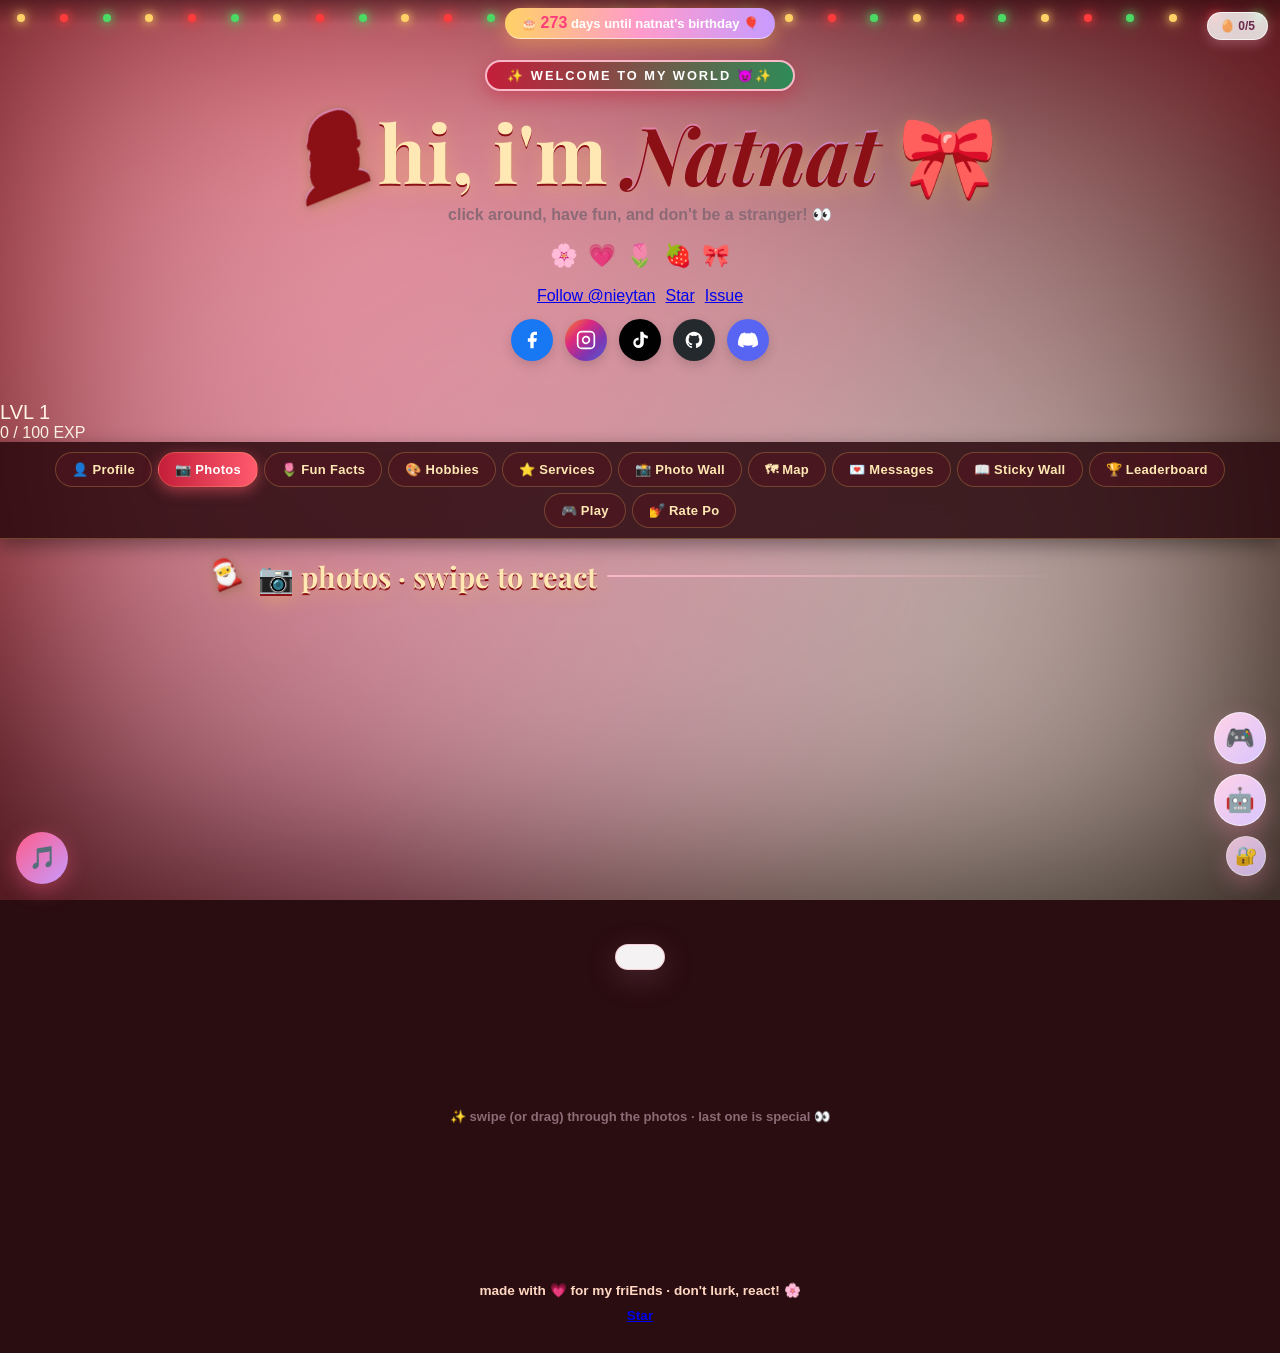
==== index.html @ a72433e6 "pushing 69mb via termux" ====
<!DOCTYPE html>
<html lang="en">
<head>
  <meta charset="UTF-8">
  <meta name="viewport" content="width=device-width, initial-scale=1.0">
  <title>natnat's hidden corner 🎀</title>
  <link href="https://fonts.googleapis.com/css2?family=Playfair+Display:ital,wght@0,400;0,700;1,400&family=Nunito:wght@400;600;700;800&display=swap" rel="stylesheet">
  <link rel="stylesheet" href="style.css">
  <link rel="stylesheet" href="https://unpkg.com/leaflet@1.9.4/dist/leaflet.css" crossorigin="">
  <script src="https://unpkg.com/leaflet@1.9.4/dist/leaflet.js" crossorigin="" defer></script>
  <script async defer src="https://buttons.github.io/buttons.js"></script>
</head>
<body>

<div id="loader">
  <div class="loader-content">
    <h1 class="logo">nat.exe</h1>
    <div class="loading-bar"><div class="loading-fill"></div></div>
  </div>
</div>
<audio id="sfxType" src="type.mp3" preload="auto"></audio>

<audio id="bgMusic" muted loop>
  <source src="Cozy%20Clicks.mp3" type="audio/mpeg">
</audio>

<div class="bg"></div>

<header>
  <div class="header-badge">✨ welcome to my world 😈✨</div>
  <h1>hi, i'm <span>Natnat</span> 🎀</h1>
  <p class="subtitle">click around, have fun, and don't be a stranger! 👀</p>
  <div class="deco-row">
    <span class="bounce" style="animation-delay:0s">🌸</span>
    <span class="bounce" style="animation-delay:0.2s">💗</span>
    <span class="bounce" style="animation-delay:0.4s">🌷</span>
    <span class="bounce" style="animation-delay:0.6s">🍓</span>
    <span class="bounce" style="animation-delay:0.8s">🎀</span>
  </div>

  <!-- #1 GitHub Buttons -->
  <div class="github-btn-row">
    <a class="github-button" href="https://github.com/nieytan"
       data-color-scheme="no-preference: dark_high_contrast; light: light; dark: dark;"
       data-size="large" aria-label="Follow @nieytan on GitHub">Follow @nieytan</a>
    <a class="github-button" href="https://github.com/nieytan/funfactsaboutme"
       data-color-scheme="no-preference: dark_high_contrast; light: light; dark: dark;"
       data-icon="octicon-star" data-size="large"
       aria-label="Star nieytan/funfactsaboutme on GitHub">Star</a>
    <a class="github-button" href="https://github.com/nieytan/funfactsaboutme/issues"
       data-color-scheme="no-preference: dark_high_contrast; light: light; dark: dark;"
       data-icon="octicon-issue-opened" data-size="large"
       aria-label="Issue nieytan/funfactsaboutme on GitHub">Issue</a>
  </div>

  <!-- #2 Social Media -->
  <div class="socmed-row">
    <a class="socmed-btn fb" href="https://www.facebook.com/nathan2wild" target="_blank" title="Facebook">
      <svg viewBox="0 0 24 24" fill="currentColor"><path d="M18 2h-3a5 5 0 0 0-5 5v3H7v4h3v8h4v-8h3l1-4h-4V7a1 1 0 0 1 1-1h3z"/></svg>
    </a>
    <a class="socmed-btn ig" href="https://www.instagram.com/nhyieuw" target="_blank" title="Instagram">
      <svg viewBox="0 0 24 24" fill="none" stroke="currentColor" stroke-width="2"><rect x="2" y="2" width="20" height="20" rx="5" ry="5"/><path d="M16 11.37A4 4 0 1 1 12.63 8 4 4 0 0 1 16 11.37z"/><line x1="17.5" y1="6.5" x2="17.51" y2="6.5"/></svg>
    </a>
    <a class="socmed-btn tt" href="https://www.tiktok.com/@02838207392938344779025k" target="_blank" title="TikTok">
      <svg viewBox="0 0 24 24" fill="currentColor"><path d="M19.59 6.69a4.83 4.83 0 0 1-3.77-4.25V2h-3.45v13.67a2.89 2.89 0 0 1-2.88 2.5 2.89 2.89 0 0 1-2.89-2.89 2.89 2.89 0 0 1 2.89-2.89c.28 0 .54.04.79.1V9.01a6.34 6.34 0 0 0-6.34 6.34 6.34 6.34 0 0 0 6.34 6.34 6.34 6.34 0 0 0 6.33-6.34V8.69a8.18 8.18 0 0 0 4.78 1.52V6.75a4.85 4.85 0 0 1-1.01-.06z"/></svg>
    </a>
    <a class="socmed-btn gh" href="https://github.com/nieytan" target="_blank" title="GitHub">
      <svg viewBox="0 0 24 24" fill="currentColor"><path d="M12 2C6.477 2 2 6.484 2 12.017c0 4.425 2.865 8.18 6.839 9.504.5.092.682-.217.682-.483 0-.237-.008-.868-.013-1.703-2.782.605-3.369-1.343-3.369-1.343-.454-1.158-1.11-1.466-1.11-1.466-.908-.62.069-.608.069-.608 1.003.07 1.531 1.032 1.531 1.032.892 1.53 2.341 1.088 2.91.832.092-.647.35-1.088.636-1.338-2.22-.253-4.555-1.113-4.555-4.951 0-1.093.39-1.988 1.029-2.688-.103-.253-.446-1.272.098-2.65 0 0 .84-.27 2.75 1.026A9.564 9.564 0 0 1 12 6.844a9.59 9.59 0 0 1 2.504.337c1.909-1.296 2.747-1.027 2.747-1.027.546 1.379.202 2.398.1 2.651.64.7 1.028 1.595 1.028 2.688 0 3.848-2.339 4.695-4.566 4.943.359.309.678.92.678 1.855 0 1.338-.012 2.419-.012 2.747 0 .268.18.58.688.482A10.019 10.019 0 0 0 22 12.017C22 6.484 17.522 2 12 2z"/></svg>
    </a>
    <a class="socmed-btn dc" href="https://discord.com/1132595804721397791" target="_blank" title="Discord">
      <svg viewBox="0 0 24 24" fill="currentColor"><path d="M20.317 4.37a19.791 19.791 0 0 0-4.885-1.515.074.074 0 0 0-.079.037c-.21.375-.444.864-.608 1.25a18.27 18.27 0 0 0-5.487 0 12.64 12.64 0 0 0-.617-1.25.077.077 0 0 0-.079-.037A19.736 19.736 0 0 0 3.677 4.37a.07.07 0 0 0-.032.027C.533 9.046-.32 13.58.099 18.057a.082.082 0 0 0 .031.057 19.9 19.9 0 0 0 5.993 3.03.078.078 0 0 0 .084-.028 14.09 14.09 0 0 0 1.226-1.994.076.076 0 0 0-.041-.106 13.107 13.107 0 0 1-1.872-.892.077.077 0 0 1-.008-.128 10.2 10.2 0 0 0 .372-.292.074.074 0 0 1 .077-.01c3.928 1.793 8.18 1.793 12.062 0a.074.074 0 0 1 .078.01c.12.098.246.198.373.292a.077.077 0 0 1-.006.127 12.299 12.299 0 0 1-1.873.892.077.077 0 0 0-.041.107c.36.698.772 1.362 1.225 1.993a.076.076 0 0 0 .084.028 19.839 19.839 0 0 0 6.002-3.03.077.077 0 0 0 .032-.054c.5-5.177-.838-9.674-3.549-13.66a.061.061 0 0 0-.031-.03z"/></svg>
    </a>
  </div>
</header>

<main>

  <!-- #8 Fun Facts — redesigned reveal cards -->
  <section class="facts-section">
    <h2 class="section-title">🌷 fun facts about me</h2>
    <p class="section-sub">tap a card to flip · 4 little secrets ✨</p>
    <div class="facts-grid">
      <button class="fact-card-v2" type="button" style="--fc-1:#ff7eb6;--fc-2:#c47bff" onclick="this.classList.toggle('flipped')">
        <span class="fc-front">
          <span class="fc-num">01</span>
          <span class="fc-tag">tap me 👀</span>
        </span>
        <span class="fc-back">
          <span class="fc-text">I hate people na hindi sinasagutan yung link na 'to 😒 (yes, ikaw 'yan)</span>
        </span>
      </button>
      <button class="fact-card-v2" type="button" style="--fc-1:#ffb38a;--fc-2:#ff7eb6" onclick="this.classList.toggle('flipped')">
        <span class="fc-front">
          <span class="fc-num">02</span>
          <span class="fc-tag">tap me 💗</span>
        </span>
        <span class="fc-back">
          <span class="fc-text">very cute, understanding, handsome, caring, lovable student 🥺✨</span>
        </span>
      </button>
      <button class="fact-card-v2" type="button" style="--fc-1:#7ee7c1;--fc-2:#7ec8ff" onclick="this.classList.toggle('flipped')">
        <span class="fc-front">
          <span class="fc-num">03</span>
          <span class="fc-tag">tap me 💅</span>
        </span>
        <span class="fc-back">
          <span class="fc-text">good at almost everything (lah) 💅</span>
        </span>
      </button>
      <button class="fact-card-v2" type="button" style="--fc-1:#c79bff;--fc-2:#ff9bcb" onclick="this.classList.toggle('flipped')">
        <span class="fc-front">
          <span class="fc-num">04</span>
          <span class="fc-tag">tap me 🤔</span>
        </span>
        <span class="fc-back">
          <span class="fc-text">ano pa ba? um ewan 🤷</span>
        </span>
      </button>
    </div>
  </section>

  <!-- #4 Photo Gallery — Stack style -->
  <section class="gallery-section">
    <h2 class="section-title">📷 photos · swipe to react</h2>
    <div class="stack-gallery" id="stackGallery"></div>
    <p class="gallery-hint">✨ swipe (or drag) through the photos · last one is special 👀</p>
  </section>

  <!-- Rate Me -->
  <section class="react-section">
    <div class="react-card">
      <h2 class="react-title">💅 rate po :></h2>
      <p class="react-sub">after mong tiisin yung lahat ng 'to, ano na feel mo? 😭</p>
      <div class="react-buttons">
        <button class="big-reaction-btn" onclick="bigReact(this,'🙀 lAaH',0)"><span class="emoji">😍</span><span class="label">Obsessed</span><span class="cnt" id="cnt-0">0</span></button>
        <button class="big-reaction-btn" onclick="bigReact(this,'😭 Jijemon tlgA',1)"><span class="emoji">😭</span><span class="label">Di ko kaya</span><span class="cnt" id="cnt-1">0</span></button>
        <button class="big-reaction-btn" onclick="bigReact(this,'💅 Slay hehe',2)"><span class="emoji">💅</span><span class="label">Slay</span><span class="cnt" id="cnt-2">0</span></button>
        <button class="big-reaction-btn" onclick="bigReact(this,'🥺 ofc',3)"><span class="emoji">🥺</span><span class="label">Ang cute</span><span class="cnt" id="cnt-3">0</span></button>
        <button class="big-reaction-btn" onclick="bigReact(this,'😆 ano toh lol',4)"><span class="emoji">😆</span><span class="label">Lol</span><span class="cnt" id="cnt-4">0</span></button>
      </div>
    </div>
  </section>

<!-- 🚗 SERVICES -->
<section class="services-section">
  <h2 class="section-title">🚗 services & offers</h2>

  <div class="services-grid">

    <!-- DRIVING -->
    <div class="service-card">
      <h3>Driving Lesson</h3>

      <!-- 🚲 Bike -->
      <div class="service-row" data-id="bike">
        <span>🚲 Bike — ₱100</span>
        <div class="service-actions">
          <button onclick="rateService('bike', this)">⭐ <span id="star-bike">0</span></button>
          <button onclick="heartService('bike', this)">❤️ <span id="heart-bike">0</span></button>
          <button class="service-btn" onclick="book('Bike lesson')">Book</button>
        </div>
      </div>

      <!-- 🛵 E-bike -->
      <div class="service-row" data-id="ebike">
        <span>🛵 E-bike — ₱200</span>
        <div class="service-actions">
          <button onclick="rateService('ebike', this)">⭐ <span id="star-ebike">0</span></button>
          <button onclick="heartService('ebike', this)">❤️ <span id="heart-ebike">0</span></button>
          <button class="service-btn" onclick="book('E-bike lesson')">Book</button>
        </div>
      </div>

      <!-- 🏍 Motor Auto -->
      <div class="service-row" data-id="motor-auto">
        <span>🏍 Motor (Automatic)</span>
        <div class="service-actions">
          <button onclick="rateService('motor-auto', this)">⭐ <span id="star-motor-auto">0</span></button>
          <button onclick="heartService('motor-auto', this)">❤️ <span id="heart-motor-auto">0</span></button>
          <button class="service-btn" onclick="book('Motor Automatic lesson')">Teach me</button>
        </div>
      </div>

      <!-- 🏍 Motor Manual -->
      <div class="service-row" data-id="motor-manual">
        <span>🏍 Motor (Manual)</span>
        <div class="service-actions">
          <button onclick="rateService('motor-manual', this)">⭐ <span id="star-motor-manual">0</span></button>
          <button onclick="heartService('motor-manual', this)">❤️ <span id="heart-motor-manual">0</span></button>
          <button class="service-btn" onclick="book('Motor Manual lesson')">Teach me</button>
        </div>
      </div>

      <!-- 🚗 Car Auto -->
      <div class="service-row" data-id="car-auto">
        <span>🚗 Car (Automatic)</span>
        <div class="service-actions">
          <button onclick="rateService('car-auto', this)">⭐ <span id="star-car-auto">0</span></button>
          <button onclick="heartService('car-auto', this)">❤️ <span id="heart-car-auto">0</span></button>
          <button class="service-btn" onclick="book('Car Automatic lesson')">Teach me</button>
        </div>
      </div>

      <!-- 🚗 Car Manual -->
      <div class="service-row" data-id="car-manual">
        <span>🚗 Car (Manual)</span>
        <div class="service-actions">
          <button onclick="rateService('car-manual', this)">⭐ <span id="star-car-manual">0</span></button>
          <button onclick="heartService('car-manual', this)">❤️ <span id="heart-car-manual">0</span></button>
          <button class="service-btn" onclick="book('Car Manual lesson')">Teach me</button>
        </div>
      </div>

    </div>

    <!-- 💞 SPECIAL -->
    <div class="service-card">
      <h3>💞 Special Offers</h3>

      <div class="service-row" data-id="friend">
        <span>🤝 Be my friend — ₱1,000</span>
        <div class="service-actions">
          <button onclick="rateService('friend', this)">⭐ <span id="star-friend">0</span></button>
          <button onclick="heartService('friend', this)">❤️ <span id="heart-friend">0</span></button>
          <button class="service-btn" onclick="book('Friend application')">Apply</button>
        </div>
      </div>

      <div class="service-row" data-id="bestfriend">
        <span>💗 Bestfriend — ₱5,000</span>
        <div class="service-actions">
          <button onclick="rateService('bestfriend', this)">⭐ <span id="star-bestfriend">0</span></button>
          <button onclick="heartService('bestfriend', this)">❤️ <span id="heart-bestfriend">0</span></button>
          <button class="service-btn" onclick="book('Bestfriend application')">Apply</button>
        </div>
      </div>

      <div class="service-row" data-id="gfbf">
        <span>💘 GF/BF — ₱10,000 (Unavailable)</span>
        <div class="service-actions">
          <button onclick="rateService('gfbf', this)">⭐ <span id="star-gfbf">0</span></button>
          <button onclick="heartService('gfbf', this)">❤️ <span id="heart-gfbf">0</span></button>
         <button class="service-btn disabled">Unavailable</button>
        </div>
      </div>

    </div>

  </div>
</section>

<!-- 🎮🤖🔐 FLOATING LAUNCHERS -->
<div class="nat-launchers">
  <button class="nat-launcher" title="Play Mini-Game" onclick="openNatGame()">🎮</button>
  <button class="nat-launcher" title="Chat with AI Nat" onclick="openNatChat()">🤖</button>
  <button class="nat-launcher nat-launcher-tiny" title="Role Login" onclick="openRoleLogin()">🔐</button>
  <span id="roleBadgeMount"></span>
</div>

<!-- 🔐 ROLE LOGIN MODAL -->
<div id="roleLoginOverlay" class="nat-overlay hidden" onclick="if(event.target===this)closeRoleLogin()">
  <div class="nat-modal nat-modal-sm">
    <button class="nat-x" onclick="closeRoleLogin()">×</button>
    <h3>🔐 Role Login</h3>
    <p style="opacity:.7;font-size:13px;margin:0 0 12px">enter your role passcode</p>
    <input id="roleLoginInput" type="password" placeholder="passcode…"
           onkeydown="if(event.key==='Enter')tryRoleSubmit()" />
    <div style="display:flex;gap:8px;margin-top:10px">
      <button onclick="tryRoleSubmit()" class="nat-btn-pri">unlock</button>
      <button onclick="logoutRole()"   class="nat-btn-sec">logout</button>
    </div>
    <div id="roleLoginStatus" style="margin-top:10px;font-size:13px;min-height:18px"></div>
  </div>
</div>

<!-- 🎮 GAME MODAL -->
<div id="gameOverlay" class="nat-overlay hidden" onclick="if(event.target===this)closeGame()">
  <div class="nat-modal nat-modal-game">
    <button class="nat-x" onclick="closeGame()">×</button>
    <div id="gameCharSelect"></div>
    <div id="gameStage" class="hidden">
      <canvas id="gameCanvas" width="360" height="540"></canvas>
    </div>
    <div class="game-help">arrow keys / drag to move · catch ⭐❤️ · dodge 💀😡</div>
  </div>
</div>

<!-- 🤖 CHAT-NAT MODAL -->
<div id="chatNatOverlay" class="nat-overlay hidden" onclick="if(event.target===this)closeChat()">
  <div class="nat-modal nat-modal-chat">
    <button class="nat-x" onclick="closeChat()">×</button>
    <div class="cn-head">
      <div class="cn-avatar">🤖</div>
      <div>
        <div class="cn-name">AI Nat</div>
        <div class="cn-status">replica · always online ✨</div>
      </div>
      <button class="cn-clear" onclick="clearChatHistory()" title="clear chat">🗑</button>
    </div>
    <div id="chatNatList" class="cn-list"></div>
    <div class="cn-input">
      <input id="chatNatInput" placeholder="say something to AI nat…"
             onkeydown="if(event.key==='Enter')sendChatNat()" />
      <button onclick="sendChatNat()">▶</button>
    </div>
  </div>
</div>

<!-- 🏆 LEADERBOARD -->
<section class="leaderboard-section">
  <div class="leaderboard">
    <h3>🏆 Leaderboard <span id="lbSortLabel" style="opacity:.6;font-weight:600;font-size:13px">— Best Overall</span></h3>
    <div class="lb-sort-tabs">
      <button class="lb-sort-btn active" data-sort="overall" onclick="setLeaderboardSort('overall')">🏆 Best Overall</button>
      <button class="lb-sort-btn" data-sort="combos" onclick="setLeaderboardSort('combos')">🎖 Highest Combos</button>
      <button class="lb-sort-btn" data-sort="game" onclick="setLeaderboardSort('game')">🎮 Highest Game Points</button>
      <button class="lb-sort-btn" data-sort="stars" onclick="setLeaderboardSort('stars')">⭐ Most Stars</button>
      <button class="lb-sort-btn" data-sort="hearts" onclick="setLeaderboardSort('hearts')">❤️ Most Hearts</button>
    </div>
    <div id="leaderboardList">
      <p class="loading-text" style="text-align:center;opacity:.6">walang nag-iiwan ng message pa… 👀</p>
    </div>
    <div id="myComboPanel"></div>
  </div>
</section>

  <!-- #6 Hobbies -->
  <section class="hobbies-section">
    <h2 class="section-title">🎨 hobbies & interests</h2>
    <div class="hobbies-grid">
      <div class="hobby-card">
        <div class="hobby-img-wrap">
          <img src="hobby_photo.jpg" alt="Photography" class="hobby-img" onerror="this.style.display='none';this.nextElementSibling.style.display='flex'">
          <div class="hobby-placeholder" style="display:none">📷</div>
        </div>
        <div class="hobby-body">
          <div class="hobby-name">Photography</div>
          <div class="hobby-desc">Capturing moments & aesthetic shots 🌅</div>
          <div class="hobby-services">
            <span class="hobby-price-tag">📸 Photoshoot ₱300</span>
            <span class="hobby-price-tag">🎨 Edit ₱500</span>
          </div>
          <a class="service-btn" href="https://github.com/nieytan/funfactsaboutme/issues/new?title=Photography+Request" target="_blank">Book 📋</a>
        </div>
      </div>
      <div class="hobby-card">
        <div class="hobby-img-wrap"><div class="hobby-placeholder">💻</div></div>
        <div class="hobby-body">
          <div class="hobby-name">Web Dev</div>
          <div class="hobby-desc">Making cool things on the internet (like this site lol 😆)</div>
        </div>
      </div>
      <div class="hobby-card" onclick="openFavorites()">
        <div class="hobby-img-wrap"><div class="hobby-placeholder">🎬</div></div>
        <div class="hobby-body">
          <div class="hobby-name">My Interests</div>
          <div class="hobby-desc">tap to explore 👀</div>
        </div>
      </div>

      <!-- ── 6 NEW HOBBIES with sample-photo slots ── -->
      <div class="hobby-card hobby-rich">
        <div class="hobby-img-wrap">
          <img src="hobby_badminton.jpg" alt="Badminton" class="hobby-img" onerror="this.style.display='none';this.nextElementSibling.style.display='flex'">
          <div class="hobby-placeholder" style="display:none">🏸</div>
        </div>
        <div class="hobby-body">
          <div class="hobby-name">Badminton</div>
          <div class="hobby-desc">smashing it on weekends 🏸</div>
          <div class="hobby-samples">
            <div class="sample-slot"><img src="sample_badminton1.jpg" alt="" onerror="this.parentElement.classList.add('empty'); this.remove()"><span class="sample-empty">🖼 add a photo</span></div>
            <div class="sample-slot"><img src="sample_badminton2.jpg" alt="" onerror="this.parentElement.classList.add('empty'); this.remove()"><span class="sample-empty">🖼 add a photo</span></div>
            <div class="sample-slot"><img src="sample_badminton3.jpg" alt="" onerror="this.parentElement.classList.add('empty'); this.remove()"><span class="sample-empty">🖼 add a photo</span></div>
          </div>
        </div>
      </div>

      <div class="hobby-card hobby-rich">
        <div class="hobby-img-wrap">
          <img src="hobby_chess.jpg" alt="Chess" class="hobby-img" onerror="this.style.display='none';this.nextElementSibling.style.display='flex'">
          <div class="hobby-placeholder" style="display:none">♟️</div>
        </div>
        <div class="hobby-body">
          <div class="hobby-name">Chess</div>
          <div class="hobby-desc">checkmate in 4 if you let me 😏</div>
          <div class="hobby-samples">
            <div class="sample-slot"><img src="sample_chess1.jpg" alt="" onerror="this.parentElement.classList.add('empty'); this.remove()"><span class="sample-empty">🖼 add a photo</span></div>
            <div class="sample-slot"><img src="sample_chess2.jpg" alt="" onerror="this.parentElement.classList.add('empty'); this.remove()"><span class="sample-empty">🖼 add a photo</span></div>
            <div class="sample-slot"><img src="sample_chess3.jpg" alt="" onerror="this.parentElement.classList.add('empty'); this.remove()"><span class="sample-empty">🖼 add a photo</span></div>
          </div>
        </div>
      </div>

      <div class="hobby-card hobby-rich">
        <div class="hobby-img-wrap">
          <img src="hobby_digiart.jpg" alt="Digital Arts" class="hobby-img" onerror="this.style.display='none';this.nextElementSibling.style.display='flex'">
          <div class="hobby-placeholder" style="display:none">🎨</div>
        </div>
        <div class="hobby-body">
          <div class="hobby-name">Digital Arts</div>
          <div class="hobby-desc">drawing pretty things on a screen ✨</div>
          <div class="hobby-samples">
            <div class="sample-slot"><img src="sample_digiart1.jpg" alt="" onerror="this.parentElement.classList.add('empty'); this.remove()"><span class="sample-empty">🖼 add a photo</span></div>
            <div class="sample-slot"><img src="sample_digiart2.jpg" alt="" onerror="this.parentElement.classList.add('empty'); this.remove()"><span class="sample-empty">🖼 add a photo</span></div>
            <div class="sample-slot"><img src="sample_digiart3.jpg" alt="" onerror="this.parentElement.classList.add('empty'); this.remove()"><span class="sample-empty">🖼 add a photo</span></div>
          </div>
        </div>
      </div>

      <div class="hobby-card hobby-rich">
        <div class="hobby-img-wrap">
          <img src="hobby_cinema.jpg" alt="Cinematographer" class="hobby-img" onerror="this.style.display='none';this.nextElementSibling.style.display='flex'">
          <div class="hobby-placeholder" style="display:none">🎬</div>
        </div>
        <div class="hobby-body">
          <div class="hobby-name">Cinematographer</div>
          <div class="hobby-desc">framing every shot like it's an A24 trailer 🎬</div>
          <div class="hobby-samples">
            <div class="sample-slot"><img src="sample_cinema1.jpg" alt="" onerror="this.parentElement.classList.add('empty'); this.remove()"><span class="sample-empty">🎞 add a still</span></div>
            <div class="sample-slot"><img src="sample_cinema2.jpg" alt="" onerror="this.parentElement.classList.add('empty'); this.remove()"><span class="sample-empty">🎞 add a still</span></div>
            <div class="sample-slot"><img src="sample_cinema3.jpg" alt="" onerror="this.parentElement.classList.add('empty'); this.remove()"><span class="sample-empty">🎞 add a still</span></div>
          </div>
        </div>
      </div>

      <div class="hobby-card hobby-rich">
        <div class="hobby-img-wrap">
          <img src="hobby_video.jpg" alt="Videographer" class="hobby-img" onerror="this.style.display='none';this.nextElementSibling.style.display='flex'">
          <div class="hobby-placeholder" style="display:none">📹</div>
        </div>
        <div class="hobby-body">
          <div class="hobby-name">Videographer</div>
          <div class="hobby-desc">events, vlogs, b-roll, you name it 📹</div>
          <div class="hobby-samples">
            <div class="sample-slot"><img src="sample_video1.jpg" alt="" onerror="this.parentElement.classList.add('empty'); this.remove()"><span class="sample-empty">🎥 add a still</span></div>
            <div class="sample-slot"><img src="sample_video2.jpg" alt="" onerror="this.parentElement.classList.add('empty'); this.remove()"><span class="sample-empty">🎥 add a still</span></div>
            <div class="sample-slot"><img src="sample_video3.jpg" alt="" onerror="this.parentElement.classList.add('empty'); this.remove()"><span class="sample-empty">🎥 add a still</span></div>
          </div>
        </div>
      </div>

      <div class="hobby-card hobby-rich">
        <div class="hobby-img-wrap">
          <img src="hobby_editor.jpg" alt="Photo / Video Editor" class="hobby-img" onerror="this.style.display='none';this.nextElementSibling.style.display='flex'">
          <div class="hobby-placeholder" style="display:none">✂️</div>
        </div>
        <div class="hobby-body">
          <div class="hobby-name">Photo / Video Editor</div>
          <div class="hobby-desc">turning raws into ✨magic✨ in post</div>
          <div class="hobby-samples">
            <div class="sample-slot"><img src="sample_edit1.jpg" alt="" onerror="this.parentElement.classList.add('empty'); this.remove()"><span class="sample-empty">🖼 add an edit</span></div>
            <div class="sample-slot"><img src="sample_edit2.jpg" alt="" onerror="this.parentElement.classList.add('empty'); this.remove()"><span class="sample-empty">🖼 add an edit</span></div>
            <div class="sample-slot"><img src="sample_edit3.jpg" alt="" onerror="this.parentElement.classList.add('empty'); this.remove()"><span class="sample-empty">🖼 add an edit</span></div>
          </div>
        </div>
      </div>
    </div>
  </section>

  <!-- #7 Premium Photos -->
  <section class="premium-section">
    <h2 class="section-title">💎 premium photos</h2>
    <div class="premium-card premium-crazy" onclick="showPremiumReveal()">
      <div class="premium-lock-icon">🔒</div>
      <div class="premium-title">Premium Photos</div>
      <div class="premium-price">₱2,000</div>
      <div class="premium-sub">exclusive premium content inside</div>
      <button class="premium-btn">Unlock Now 💳</button>
    </div>
  </section>

  <!-- Messages -->
  <section class="message-section">
    <h2 class="section-title">💌 mag-iwan ng message</h2>
    <div class="msg-card">
      <textarea id="msgInput" rows="3" placeholder="type something nice… or hindi 😒"></textarea>
      <div class="name-toggle-row">
        <label class="anon-label">
          <input type="checkbox" id="anonToggle" checked>
          <span>Stay anonymous</span>
        </label>
        <div id="nameField" style="display:none;">
          <input type="text" id="msgName" placeholder="your name..." class="name-input" maxlength="30">
        </div>
      </div>
     <button id="sendBtn" class="send-btn" onclick="sendMessage()">send it 🎀</button>
      <div class="msg-sort-row">
        <button class="sort-btn active" data-sort="date" onclick="setSortMode('date')">🕐 Latest</button>
        <button class="sort-btn" data-sort="upvotes" onclick="setSortMode('upvotes')">▲ Top</button>
        <button class="rate-site-btn" onclick="showRateSite()">⭐ Rate Site</button>
      </div>
      <div class="messages-list" id="messagesList">
        <p class="loading-text">loading messages... 🌸</p>
      </div>
      <button class="see-more-btn" id="seeMoreBtn" onclick="loadMore()" style="display:none;">see more 👀</button>
    </div>
  </section>

</main>

<footer>
  made with 💗 for my friEnds · don't lurk, react! 🌸
  <div class="footer-github-row">
    <a class="github-button" href="https://github.com/nieytan/funfactsaboutme"
       data-color-scheme="no-preference: dark_high_contrast; light: light; dark: dark;"
       data-icon="octicon-star" data-size="large"
       aria-label="Star nieytan/funfactsaboutme on GitHub">Star</a>
  </div>
</footer>

<!-- Popups -->
<div id="gifPopupOverlay" class="gif-popup-overlay">
  <div class="gif-popup-box">
    <div id="gifPopupEmoji" class="gif-popup-emoji"></div>
    <img id="gifPopupImg" class="gif-popup-img" src="" alt="">
    <div id="gifPopupBadge"></div>
  </div>
</div>

<div id="rateSiteModal" class="rate-modal-overlay" onclick="closeRateSite()">
  <div class="rate-modal-box" onclick="event.stopPropagation()">
    <div class="rate-modal-title">⭐ Rate this site!</div>
    <p class="rate-modal-sub">4+ stars opens the GitHub repo so you can leave a star 🌟</p>
    <div class="star-row">
      <button class="star-btn" onclick="submitStarRating(1)">★</button>
      <button class="star-btn" onclick="submitStarRating(2)">★</button>
      <button class="star-btn" onclick="submitStarRating(3)">★</button>
      <button class="star-btn" onclick="submitStarRating(4)">★</button>
      <button class="star-btn" onclick="submitStarRating(5)">★</button>
    </div>
    <button class="rate-close-btn" onclick="closeRateSite()">maybe later 🥺</button>
  </div>
</div>

<div id="premiumModal" class="rate-modal-overlay" onclick="closePremiumReveal()">
  <div class="rate-modal-box" onclick="event.stopPropagation()">
    <div style="font-size:3rem;margin-bottom:8px">😭</div>
    <div class="rate-modal-title">hehe</div>
    <p class="rate-modal-sub">there are no premium photos<br>congrats naloko kita 💅</p>
    <button class="rate-close-btn" onclick="closePremiumReveal()">okay fine 😭</button>
  </div>
</div>

<div class="toast" id="toast"></div>

<script>
function showLockedToast(){
  const t=document.getElementById('toast');
  t.textContent='🔒 ₱200 lang! dm me hehe';
  t.classList.add('show');
  setTimeout(()=>t.classList.remove('show'),2500);
}
function showPremiumReveal(){document.getElementById('premiumModal').classList.add('active');}
function closePremiumReveal(){document.getElementById('premiumModal').classList.remove('active');}

function openGF() {
  alert("🚫 unavailable pa 😭");
}

</script>
<script type="module" src="app.js"></script>
<script defer src="countdown.js"></script>
<script defer src="seasonal.js"></script>
<script defer src="music.js"></script>
<script defer src="quiz.js"></script>
<script defer src="challenges.js"></script>
<script defer src="easter.js"></script>
<script defer src="photowall.js"></script>
<script defer src="worldmap.js"></script>
<script defer src="guestbook.js"></script>
<script defer src="levels.js"></script>
<script defer src="profile.js"></script>
<script defer src="vip.js"></script>
<script defer src="quests.js"></script>
<script defer src="tabs.js"></script>
<div id="chibiWrap">
  <video 
  id="chibi" 
  muted 
  autoplay 
  playsinline 
  loop
></video>
  <div id="chibiBubble"></div>
</div>
<div id="deleteConfirm" class="confirm-popup hidden">
  <div class="confirm-box">
    <p>sure na to delete this message? 🗑️</p>
    <div class="confirm-actions">
      <button id="confirmYes">Yes</button>
      <button id="confirmNo">Cancel</button>
    </div>
  </div>
</div>
<div id="favoritesModal" class="rate-modal-overlay" onclick="closeFavorites()">
  <div class="rate-modal-box" onclick="event.stopPropagation()">
    <div class="rate-modal-title">🎬 my favorites</div>

 <div class="favorites-slider" id="favSlider">
  
  <!-- KDRAMA -->
<div class="fav-slide" style="background-image:url('kdrama.jpg?test=1')">
    <div class="fav-overlay">
      <h3>🇰🇷 Kdrama</h3>
      <p>1. Undercover High School</p>
      <p>2. Midnight</p>
      <p>3. The Bad Guys</p>
    </div>
  </div>
  
  <!-- CDRAMA -->
  <div class="fav-slide" style="background-image:url('donghua.jpg')">
    <div class="fav-overlay">
      <h3>🇨🇳 Donghua</h3>
      <p>1. Battle Through The Heavens</p>
      <p>2. Renegade Immortal</p>
      <p>3. Slay the Gods</p>
    </div>
  </div>
  
  <!-- ANIME -->
  <div class="fav-slide" style="background-image:url('anime.jpg')">
    <div class="fav-overlay">
      <h3>🎌 Anime</h3>
      <p>1. Your Name</p>
      <p>2. Weathering With You</p>
      <p>3. Suzume</p>
    </div>
  </div>
  
</div>

<!-- dots OUTSIDE -->
<div class="fav-dots">
  <span></span>
  <span></span>
  <span></span>
</div>
</body>
</html>
---- style.css ----
/* ============================================================
   TABLE OF CONTENTS
   1.  CSS Variables
   2.  Reset & Base
   3.  Background / Blobs
   4.  Loader
   5.  Custom Cursor
   6.  Header
   7.  Main Layout & Section Title
   8.  Fun Facts Section
   9.  Gallery Section (Grid + Pic Cards)
  10.  Reaction Buttons (GIF / Small)
  11.  Rate Me Section (Big Reactions)
  12.  Toast Notification
  13.  Message Section
  14.  Message Bubbles & Actions
  15.  Upvote / Pin Buttons
  16.  Delete & Confirm Popup
  17.  Undo Toast
  18.  Sort Row & Rate-Site Button
  19.  Rate Modal
  20.  GIF Popup Overlay
  21.  Badge Chips & Tooltip
  22.  Badge Animations
  23.  Reaction Count Tiers (Global)
  24.  Reaction Tier Highlight Animations
  25.  Burst / Ripple / Screen Shake
  26.  Gallery — Carousel
  27.  Gallery — Stack
  28.  Favorites Slider
  29.  Fun Facts 3D
  30.  Achievements Section
  31.  Hobbies Section
  32.  Services Section
  32.5 Main Service section
  32.6 Service Badges and Highlights
  (Hot/Trending)
  33.  Premium Section
  34.  Chibi Widget
  35.  Social Media Buttons
  36.  Lofi Gallery
  37.  GitHub / Footer Rows
  38.  Footer
  39.  Global Animations (keyframes)
  40.  Responsive Overrides
   ============================================================ */


/* ============================================================
   1. CSS VARIABLES
   ============================================================ */
:root {
  --pink: #f7b8c8;
  --lavender: #b89cff;
  --peach: #ffb38a;
  --mint: #7ee7c1;

  --cream: #fff6fb;
  --soft-white: #fffafd;

  --text: #4a2e3a;
  --text-light: #8c6a76;

  --card-bg: rgba(255, 255, 255, 0.85);
}


/* ============================================================
   2. RESET & BASE
   ============================================================ */
* { margin: 0; padding: 0; box-sizing: border-box; }

html {
  overflow-x: hidden;
}

body {
  font-family: 'Nunito', sans-serif;
  background: var(--soft-white);
  color: var(--text);
  min-height: 100vh;
  overflow-x: hidden;
  cursor: url("data:image/svg+xml,%3Csvg xmlns='http://www.w3.org/2000/svg' width='24' height='24' viewBox='0 0 24 24'%3E%3Ctext y='20' font-size='20'%3E🌸%3C/text%3E%3C/svg%3E"), auto;

  /* overridden later for cursor:none + pink bg */
  cursor: none;
  background: #fff0f5;
  color: #5a4a4a;
  font-family: 'Poppins', sans-serif;
}


/* ============================================================
   3. BACKGROUND / BLOBS
   ============================================================ */
.bg {
  position: fixed;
  inset: 0;
  z-index: -1;
  overflow: hidden;
  background: #fff7fb;
}

.bg::before {
  content: "";
  position: absolute;
  inset: 0;
  background:
    radial-gradient(circle at 30% 40%, #ffc1d6 0%, rgba(255,193,214,0.7) 30%, transparent 70%),
    radial-gradient(circle at 70% 60%, #ffd6e0 0%, rgba(255,214,224,0.6) 30%, transparent 70%),
    radial-gradient(circle at 50% 80%, #ffb3c6 0%, rgba(255,179,198,0.6) 30%, transparent 70%);
  opacity: 0.7;
  filter: blur(100px);
  animation: auroraMove 20s ease-in-out infinite;
}


/* ============================================================
   4. LOADER
   ============================================================ */
#loader {
  position: fixed;
  inset: 0;
  background: #0f0f0f;
  display: flex;
  align-items: center;
  justify-content: center;
  z-index: 9999;
  overflow: hidden;
  animation: hideLoader 0.4s ease 2.5s forwards;
}

.loader-content { text-align: center; }

.logo {
  font-size: 3rem;
  color: #fff;
  letter-spacing: 4px;
  animation: glowText 1.5s ease-in-out infinite alternate, introAnim 2.5s ease forwards;
  transform: scale(0.5);
  opacity: 0;
}

.loading-bar {
  width: 200px;
  height: 4px;
  background: #f7b8c8;
  margin-top: 20px;
  overflow: hidden;
  border-radius: 10px;
}

.loading-fill {
  height: 100%;
  width: 0%;
  background: #f7b8c8;
  animation: loadAnim 2s ease forwards;
}


/* ============================================================
   5. CUSTOM CURSOR
   ============================================================ */
.cursor {
  position: fixed;
  width: 12px;
  height: 12px;
  background: #f7b8c8;
  border-radius: 50%;
  pointer-events: none;
  z-index: 9999;
  transition: transform 0.1s ease;
}


/* ============================================================
   6. HEADER
   ============================================================ */
header {
  text-align: center;
  padding: 60px 20px 40px;
  animation: fadeDown 0.8s ease both;
}

.header-badge {
  display: inline-block;
  background: rgba(255,255,255,0.85);
  border: 2px solid var(--pink);
  border-radius: 999px;
  padding: 6px 20px;
  font-size: 0.8rem;
  font-weight: 700;
  color: var(--text-light);
  letter-spacing: 2px;
  text-transform: uppercase;
  margin-bottom: 16px;
}

h1 {
  font-family: 'Playfair Display', serif;
  font-size: clamp(2.8rem, 8vw, 5rem);
  color: var(--text);
  line-height: 1.1;
  margin-bottom: 10px;
}

h1 span {
  font-style: italic;
  background: linear-gradient(135deg, #e87fa8, #b87fd4);
  -webkit-background-clip: text;
  -webkit-text-fill-color: transparent;
  background-clip: text;
}

.subtitle {
  font-size: 1rem;
  color: var(--text-light);
  font-weight: 600;
  margin-top: 8px;
}

.deco-row {
  display: flex;
  justify-content: center;
  gap: 10px;
  margin-top: 18px;
  font-size: 1.4rem;
}

.socmed-row {
  display: flex;
  gap: 12px;
  justify-content: center;
  margin-top: 14px;
  flex-wrap: wrap;
}


/* ============================================================
   7. MAIN LAYOUT & SECTION TITLE
   ============================================================ */
main { max-width: 900px; margin: 0 auto; padding: 0 20px 80px; }

.section-title {
  font-family: 'Playfair Display', serif;
  font-size: 1.8rem;
  font-weight: 700;
  color: var(--text);
  margin-bottom: 20px;
  display: flex;
  align-items: center;
  gap: 10px;
}

.section-title::after {
  content: '';
  flex: 1;
  height: 2px;
  background: linear-gradient(to right, var(--pink), transparent);
  border-radius: 2px;
}

.loading-text {
  color: var(--text-light);
  font-size: 0.85rem;
  font-style: italic;
  padding: 10px 0;
}


/* ============================================================
   8. FUN FACTS SECTION
   ============================================================ */
.facts-section { margin-bottom: 48px; animation: fadeUp 0.8s 0.2s ease both; }

.facts-grid {
  display: grid;
  grid-template-columns: repeat(auto-fit, minmax(240px, 1fr));
  gap: 16px;
}

.fact-card {
  background: var(--card-bg);
  border-radius: 20px;
  border: 1px solid rgba(255,255,255,0.6);
  box-shadow: 0 12px 35px rgba(255, 120, 160, 0.18);
  padding: 22px;
  transition:
    transform 1.2s cubic-bezier(0.22, 1, 0.36, 1),
    opacity 0.9s ease;
  position: relative;
  overflow: hidden;
  opacity: 0;
  transform: perspective(800px) rotateY(20deg) translateX(-80px);
}

.fact-card.show {
  opacity: 1;
  transform: perspective(800px) rotateY(0deg) translateX(0);
}

.fact-card:nth-child(even) {
  transform: perspective(800px) rotateY(-20deg) translateX(80px);
}

.fact-card::before {
  content: '';
  position: absolute;
  top: 0; left: 0; right: 0;
  height: 4px;
  border-radius: 20px 20px 0 0;
}
.fact-card:nth-child(1)::before { background: linear-gradient(to right, var(--pink), var(--peach)); }
.fact-card:nth-child(2)::before { background: linear-gradient(to right, var(--lavender), var(--pink)); }
.fact-card:nth-child(3)::before { background: linear-gradient(to right, var(--mint), var(--lavender)); }
.fact-card:nth-child(4)::before { background: linear-gradient(to right, var(--peach), var(--pink)); }

.fact-card:hover { transform: translateY(-6px) scale(1.02); }

.fact-number {
  font-family: 'Playfair Display', serif;
  font-size: 2.5rem;
  font-weight: 700;
  color: var(--pink);
  opacity: 0.5;
  line-height: 1;
  margin-bottom: 8px;
}

.fact-text { font-size: 0.95rem; font-weight: 700; color: var(--text); line-height: 1.5; }

/* Fun Facts — 3D tilt */
.fact-3d { transition: transform 0.1s ease; transform-style: preserve-3d; }

.fact-card-inner {
  position: relative;
  overflow: hidden;
  border-radius: 18px;
  padding: 22px;
  height: 100%;
}

.fact-glow {
  position: absolute;
  width: 80px;
  height: 80px;
  border-radius: 50%;
  background: radial-gradient(circle, rgba(247,184,200,0.6) 0%, transparent 70%);
  transform: translate(-50%,-50%);
  pointer-events: none;
  opacity: 0;
  transition: opacity 0.2s;
}


/* ============================================================
   9. GALLERY SECTION (Grid + Pic Cards)
   ============================================================ */
.gallery-section { margin-bottom: 48px; animation: fadeUp 0.8s 0.4s ease both; }

.gif-grid { display: grid; grid-template-columns: repeat(3, 1fr); gap: 14px; }

.pic-card {
  background: var(--card-bg);
  border-radius: 18px;
  border: 2px solid rgba(255,255,255,0.9);
  box-shadow: 0 6px 20px rgba(180,120,160,0.15);
  overflow: hidden;
  transition: transform 0.2s ease;
  display: flex;
  flex-direction: column;
}
.pic-card:hover { transform: translateY(-4px); }
.pic-card.special-pic { border-color: var(--lavender); box-shadow: 0 6px 24px rgba(212,184,247,0.35); }

.pic-img { width: 100%; aspect-ratio: 1; object-fit: cover; display: block; }

.gif-reactions {
  display: flex;
  flex-wrap: wrap;
  gap: 6px;
  padding: 6px;
  justify-content: center;
  background: transparent;
}

.gallery-hint {
  text-align: center;
  color: var(--text-light);
  font-size: 0.82rem;
  margin-top: 14px;
  font-weight: 600;
}

/* Lofi masonry-style gallery */
.lofi-gallery { column-count: 2; column-gap: 15px; padding: 20px; }
.lofi-card {
  break-inside: avoid;
  margin-bottom: 15px;
  border-radius: 15px;
  overflow: hidden;
  background: #ffe4ec;
  box-shadow: 0 8px 20px rgba(255, 182, 193, 0.3);
}


/* ============================================================
   10. REACTION BUTTONS (GIF / Small)
   ============================================================ */
.reaction-btn {
  background: rgba(255, 255, 255, 0.15);
  border: 1.5px solid rgba(255, 255, 255, 0.3);
  border-radius: 999px;
  padding: 6px 10px;

  font-size: 0.85rem;
  font-weight: 700;
  color: #fff;

  display: flex;
  align-items: center;
  gap: 6px;

  backdrop-filter: blur(6px);
  transition: all 0.3s ease;
}

.reaction-btn .emoji { font-size: 1.2rem; }
.reaction-btn .count { font-size: 0.75rem; opacity: 0.9; }

.reaction-btn:hover {
  transform: scale(1.1);
  background: rgba(255, 255, 255, 0.25);
}

.reaction-btn.active {
  background: linear-gradient(135deg, #f7b8c8, #d4b8f7);
  border-color: transparent;
}


/* ============================================================
   11. RATE ME SECTION (Big Reactions)
   ============================================================ */
.react-section { margin-bottom: 48px; animation: fadeUp 0.8s 0.6s ease both; }

.react-card {
  background: var(--card-bg);
  border-radius: 24px;
  border: 1.5px solid rgba(255,255,255,0.9);
  box-shadow: 0 8px 32px rgba(180,120,160,0.12);
  padding: 36px;
  text-align: center;
}

.react-title { font-family: 'Playfair Display', serif; font-size: 1.5rem; margin-bottom: 8px; }
.react-sub   { color: var(--text-light); font-size: 0.9rem; margin-bottom: 28px; }
.react-buttons { display: flex; flex-wrap: wrap; gap: 12px; justify-content: center; }

.big-reaction-btn {
  background: rgba(255,255,255,0.9);
  border: 2px solid rgba(247,184,200,0.4);
  border-radius: 16px;
  padding: 14px 22px;
  font-size: 1rem;
  font-weight: 800;
  cursor: pointer;
  transition: all 0.2s ease;
  color: var(--text);
  display: flex;
  flex-direction: column;
  align-items: center;
  gap: 4px;
  min-width: 100px;
}
.big-reaction-btn .emoji { font-size: 1.8rem; }
.big-reaction-btn .label { font-size: 0.75rem; color: var(--text-light); }
.big-reaction-btn .cnt   { font-size: 0.85rem; font-weight: 800; }

.big-reaction-btn:hover {
  transform: translateY(-4px) scale(1.05);
  border-color: var(--pink);
  background: rgba(255,255,255,1);
  box-shadow: 0 8px 20px rgba(247,184,200,0.4);
}

.big-reaction-btn.active {
  background: linear-gradient(135deg, rgba(247,184,200,0.4), rgba(212,184,247,0.4));
  border-color: var(--lavender);
}

.big-reaction-btn.clicked {
  transform: scale(1.08);
  box-shadow:
    0 0 20px rgba(255, 120, 200, 0.6),
    0 0 40px rgba(255, 120, 200, 0.4);
}


/* ============================================================
   12. TOAST NOTIFICATION
   ============================================================ */
.toast {
  position: fixed;
  bottom: 30px;
  left: 50%;
  transform: translateX(-50%) translateY(100px);
  background: rgba(255,255,255,0.95);
  border: 1.5px solid rgba(247,184,200,0.6);
  border-radius: 999px;
  padding: 12px 24px;
  font-weight: 700;
  font-size: 0.9rem;
  color: var(--text);
  box-shadow: 0 8px 30px rgba(180,120,160,0.25);
  transition: transform 0.3s cubic-bezier(0.34, 1.56, 0.64, 1);
  z-index: 999;
  white-space: nowrap;
}
.toast.show { transform: translateX(-50%) translateY(0); }


/* ============================================================
   13. MESSAGE SECTION
   ============================================================ */
.message-section { margin-bottom: 48px; animation: fadeUp 0.8s 0.8s ease both; }

.msg-card {
  background: var(--card-bg);
  border-radius: 24px;
  border: 1.5px solid rgba(255,255,255,0.9);
  box-shadow: 0 8px 32px rgba(180,120,160,0.12);
  padding: 28px;
}

.msg-card textarea {
  width: 100%;
  border: 1.5px solid rgba(247,184,200,0.5);
  border-radius: 14px;
  padding: 14px 16px;
  font-family: 'Nunito', sans-serif;
  font-size: 0.95rem;
  resize: none;
  background: rgba(255,255,255,0.9);
  color: var(--text);
  outline: none;
  transition: border-color 0.2s;
  margin-bottom: 12px;
}
.msg-card textarea:focus { border-color: var(--pink); }
.msg-card textarea::placeholder { color: var(--text-light); }

/* Name row */
.name-toggle-row {
  display: flex;
  align-items: center;
  gap: 12px;
  margin-bottom: 12px;
  flex-wrap: wrap;
}

.anon-label {
  display: flex;
  align-items: center;
  gap: 6px;
  font-size: 0.85rem;
  font-weight: 700;
  color: var(--text-light);
  cursor: pointer;
}
.anon-label input[type="checkbox"] { accent-color: var(--pink); width: 16px; height: 16px; }

.name-input {
  border: 1.5px solid rgba(247,184,200,0.5);
  border-radius: 999px;
  padding: 8px 16px;
  font-family: 'Nunito', sans-serif;
  font-size: 0.9rem;
  background: rgba(255,255,255,0.9);
  color: var(--text);
  outline: none;
  transition: border-color 0.2s;
}
.name-input:focus { border-color: var(--pink); }

/* Send button */
.send-btn {
  background: linear-gradient(135deg, #f7b8c8, #d4b8f7);
  border: none;
  border-radius: 999px;
  padding: 12px 28px;
  font-family: 'Nunito', sans-serif;
  font-weight: 800;
  font-size: 0.9rem;
  color: white;
  cursor: pointer;
  transition: all 0.2s ease;
  box-shadow: 0 4px 16px rgba(247,184,200,0.5);
}
.send-btn:hover { transform: translateY(-2px); box-shadow: 0 8px 24px rgba(247,184,200,0.6); }

/* Message list */
.messages-list { margin-top: 20px; display: flex; flex-direction: column; gap: 10px; }

/* Sort row */
.msg-sort-row { display: flex; gap: 8px; align-items: center; margin: 12px 0 8px; flex-wrap: wrap; }

.sort-btn {
  background: rgba(255,255,255,0.9);
  border: 1.5px solid rgba(247,184,200,0.4);
  border-radius: 999px;
  padding: 6px 14px;
  font-family: 'Nunito', sans-serif;
  font-weight: 800;
  font-size: 0.8rem;
  color: var(--text-light);
  cursor: pointer;
  transition: all 0.2s;
}
.sort-btn.active, .sort-btn:hover { background: var(--pink); color: white; border-color: var(--pink); }

/* Rate site button (sits in sort row) */
.rate-site-btn {
  margin-left: auto;
  background: linear-gradient(135deg, #ffd43b, #fab005);
  border: none;
  border-radius: 999px;
  padding: 6px 16px;
  font-family: 'Nunito', sans-serif;
  font-weight: 800;
  font-size: 0.8rem;
  color: #5c3d00;
  cursor: pointer;
  transition: all 0.2s;
  box-shadow: 0 3px 10px rgba(250,176,5,0.35);
}
.rate-site-btn:hover { transform: translateY(-2px); box-shadow: 0 6px 18px rgba(250,176,5,0.5); }

/* See more */
.see-more-btn {
  display: block;
  width: 100%;
  margin-top: 14px;
  background: rgba(255,255,255,0.9);
  border: 1.5px solid rgba(247,184,200,0.5);
  border-radius: 999px;
  padding: 10px 24px;
  font-family: 'Nunito', sans-serif;
  font-weight: 800;
  font-size: 0.88rem;
  color: var(--text-light);
  cursor: pointer;
  transition: all 0.2s ease;
}
.see-more-btn:hover { background: var(--pink); color: white; border-color: var(--pink); transform: translateY(-2px); }


/* ============================================================
   14. MESSAGE BUBBLES & ACTIONS
   ============================================================ */
.message-bubble {
  background: rgba(255,255,255,0.9);
  border: 1.5px solid rgba(247,184,200,0.3);
  border-radius: 18px;
  padding: 12px 16px;
  font-size: 0.9rem;
  animation: popIn 0.3s cubic-bezier(0.34, 1.56, 0.64, 1);
  box-shadow: 0 4px 12px rgba(0,0,0,0.08);
  transition: transform 0.15s ease, box-shadow 0.15s ease;
}
.message-bubble:hover { transform: translateY(-2px); box-shadow: 0 6px 16px rgba(0,0,0,0.12); }

.pinned-msg {
  border: 2px solid #ffd43b !important;
  background: rgba(255,212,59,0.08) !important;
  box-shadow: 0 4px 16px rgba(250,176,5,0.2) !important;
}
.pin-label { font-size: 0.72rem; font-weight: 800; color: #b38600; margin-bottom: 4px; letter-spacing: 0.5px; }

/* Top row */
.msg-top-row {
  display: flex;
  justify-content: space-between;
  align-items: flex-start;
  gap: 10px;
}

/* Meta (sender + time) */
.msg-meta {
  display: flex;
  flex-direction: column;
  font-size: 0.75rem;
  color: var(--text-light);
  margin-bottom: 6px;
  font-weight: 600;
}

.msg-sender { font-weight: 800; color: #ff4d88; font-size: 13px; }
.msg-time   { font-size: 11px; color: #999; }

.msg-text { margin-top: 4px; }

/* Actions */
.msg-actions {
  display: flex;
  align-items: center;
  gap: 6px;
  flex-shrink: 0;
  white-space: nowrap;
}

/* Per-message reactions */
.msg-reactions-row {
  display: flex;
  flex-wrap: wrap;
  gap: 6px;
  margin-top: 8px;
}

.msg-react-btn {
  background: rgba(255,255,255,0.9);
  border: 1.5px solid rgba(247,184,200,0.4);
  border-radius: 999px;
  padding: 3px 10px;
  font-size: 0.85rem;
  cursor: pointer;
  transition: all 0.2s ease;
  display: flex;
  align-items: center;
  gap: 3px;
}
.msg-react-btn:hover { background: var(--pink); transform: scale(1.1); border-color: var(--pink); }
.msg-react-btn.active { background: linear-gradient(135deg, rgba(247,184,200,0.5), rgba(212,184,247,0.5)); border-color: var(--lavender); }
.msg-react-count { font-size: 0.72rem; font-weight: 800; opacity: 0.8; }

/* Badge row inside bubble */
.msg-badges-row { display: flex; flex-wrap: wrap; gap: 4px; margin-top: 6px; }

/* Admin crown */
.admin-crown {
  margin-left: 4px;
  filter: drop-shadow(0 0 6px gold);
  animation: crownGlow 1.5s ease-in-out infinite;
}


/* ============================================================
   15. UPVOTE / PIN BUTTONS
   ============================================================ */
.upvote-btn,
.pin-btn {
  display: inline-flex;
  align-items: center;
  justify-content: center;
  white-space: nowrap;
  flex-shrink: 0;
  border: none;
  background: #ffe4ec;
  color: #ff4d88;
  padding: 5px 10px;
  border-radius: 999px;
  font-size: 12px;
  cursor: pointer;
  transition: all 0.2s ease;
}

.upvote-btn:hover,
.pin-btn:hover {
  background: #ff4d88;
  color: white;
  transform: scale(1.05);
}

.upvote-btn.active { background: #ff4d88; color: white; }

/* Overrides for the newer upvote style in sort row area */
.upvote-btn {
  background: rgba(255,255,255,0.9);
  border: 1.5px solid rgba(247,184,200,0.4);
  padding: 3px 10px;
  font-size: 0.8rem;
  font-weight: 800;
  color: var(--text-light);
  gap: 4px;
}
.upvote-btn:hover { background: var(--peach); border-color: var(--peach); }
.upvote-btn.active { background: linear-gradient(135deg, #fad4b8, #f7b8c8); border-color: var(--pink); color: var(--text); }
.upvote-count { font-size: 0.75rem; }

.pin-btn { background: none; border: none; cursor: pointer; font-size: 1rem; opacity: 0.5; transition: opacity 0.2s; padding: 2px 4px; }
.pin-btn:hover { opacity: 1; }


/* ============================================================
   16. DELETE BUTTON & CONFIRM POPUP
   ============================================================ */
.delete-btn {
  background: transparent;
  border: none;
  cursor: pointer;
  font-size: 1rem;
  margin-left: 6px;
  opacity: 0.6;
  transition: all 0.2s ease;
  display: flex;
  align-items: center;
  justify-content: center;
}
.delete-btn:hover  { opacity: 1; transform: scale(1.2); filter: drop-shadow(0 0 4px rgba(255, 0, 0, 0.6)); }
.delete-btn:active { transform: scale(0.95); }

/* Confirm overlay */
.confirm-popup {
  position: fixed;
  inset: 0;
  background: rgba(0,0,0,0.5);
  backdrop-filter: blur(6px);
  display: flex;
  align-items: center;
  justify-content: center;
  z-index: 999;
  opacity: 1;
  transition: opacity 0.2s ease;
}
.confirm-popup.hidden { opacity: 0; pointer-events: none; }

.confirm-box {
  background: rgba(255,255,255,0.08);
  backdrop-filter: blur(12px);
  border-radius: 16px;
  padding: 18px 20px;
  width: 260px;
  text-align: center;
  color: #fff;
  box-shadow: 0 8px 30px rgba(0,0,0,0.4);
  animation: popIn 0.2s ease;
}
.confirm-box p { font-size: 0.95rem; margin-bottom: 14px; }

.confirm-actions { display: flex; gap: 10px; }
.confirm-actions button {
  flex: 1;
  border: none;
  border-radius: 10px;
  padding: 8px;
  font-size: 0.85rem;
  font-weight: 600;
  cursor: pointer;
  transition: 0.2s;
}

#confirmNo  { background: rgba(255,255,255,0.1); color: #fff; }
#confirmNo:hover { background: rgba(255,255,255,0.2); }
#confirmYes { background: linear-gradient(135deg, #ff4d4d, #ff7a7a); color: white; }
#confirmYes:hover { transform: scale(1.05); box-shadow: 0 0 10px rgba(255,0,0,0.5); }


/* ============================================================
   17. UNDO TOAST
   ============================================================ */
.undo-toast {
  position: fixed;
  bottom: 20px;
  left: 50%;
  transform: translateX(-50%);
  background: rgba(30,30,30,0.9);
  color: white;
  padding: 10px 14px;
  border-radius: 12px;
  display: flex;
  gap: 10px;
  align-items: center;
  backdrop-filter: blur(10px);
  z-index: 999;
}
.undo-toast button { background: none; border: none; color: #ff7a7a; font-weight: bold; cursor: pointer; }


/* ============================================================
   18. SORT ROW & RATE-SITE BUTTON  (see section 13)
   ============================================================ */
/* Already defined in section 13 */


/* ============================================================
   19. RATE MODAL
   ============================================================ */
.rate-modal-overlay {
  position: fixed;
  inset: 0;
  z-index: 2000;
  background: rgba(90,62,75,0.5);
  backdrop-filter: blur(10px);
  display: flex;
  align-items: center;
  justify-content: center;
  opacity: 0;
  pointer-events: none;
  transition: opacity 0.3s;
}
.rate-modal-overlay.active { opacity: 1; pointer-events: all; }

.rate-modal-box {
  background: linear-gradient(135deg, #ffd6eb, #f3e8ff);
  border-radius: 24px;
  border: 2px solid rgba(250,212,5,0.4);
  box-shadow: 0 20px 60px rgba(180,120,160,0.3);
  padding: 32px;
  text-align: center;
  max-width: 320px;
  width: 90%;
  animation: popIn 0.3s cubic-bezier(0.34,1.56,0.64,1);
  position: relative;
}

.rate-modal-box::before {
  content: "";
  position: absolute;
  inset: 0;
  border-radius: 24px;
  background: linear-gradient(120deg, rgba(255,182,193,0.2), rgba(203,166,255,0.2), transparent);
  pointer-events: none;
}

.rate-modal-title { font-family: 'Playfair Display', serif; font-size: 1.6rem; margin-bottom: 8px; }
.rate-modal-sub   { color: var(--text-light); font-size: 0.85rem; margin-bottom: 20px; }

/* Stars */
.star-row { display: flex; gap: 8px; justify-content: center; margin-bottom: 16px; }
.star-btn {
  font-size: 2.4rem;
  background: none;
  border: none;
  cursor: pointer;
  color: #ddd;
  transition: all 0.2s;
  filter: drop-shadow(0 0 0 transparent);
}
.star-btn:hover, .star-btn:hover ~ .star-btn  { color: #ffd43b; }
.star-row:hover .star-btn                      { color: #ffd43b; filter: drop-shadow(0 0 6px #ffd43b); }
.star-row .star-btn:hover ~ .star-btn          { color: #ddd; filter: none; }
.star-btn.rated { color: #ffd43b; animation: starPop 0.4s cubic-bezier(0.34,1.56,0.64,1); }

.rate-close-btn {
  background: none;
  border: none;
  font-family: 'Nunito', sans-serif;
  font-size: 0.85rem;
  color: var(--text-light);
  cursor: pointer;
  font-weight: 700;
}
.rate-close-btn:hover { color: var(--text); }


/* ============================================================
   20. GIF POPUP OVERLAY
   ============================================================ */
.gif-popup-overlay {
  position: fixed;
  inset: 0;
  z-index: 1000;
  background: rgba(90,62,75,0.45);
  display: flex;
  align-items: center;
  justify-content: center;
  opacity: 0;
  pointer-events: none;
  transition: opacity 0.3s ease;
}
.gif-popup-overlay.active { opacity: 1; pointer-events: all; }

.gif-popup-box {
  background: rgba(255,255,255,0.95);
  border-radius: 28px;
  border: 2px solid rgba(247,184,200,0.6);
  box-shadow: 0 20px 60px rgba(180,120,160,0.35);
  padding: 28px 32px;
  text-align: center;
  max-width: 320px;
  width: 90%;
  animation: popIn 0.3s cubic-bezier(0.34,1.56,0.64,1);
}

.gif-popup-emoji { font-size: 3rem; margin-bottom: 12px; }
.gif-popup-img {
  width: 200px;
  height: 200px;
  object-fit: cover;
  border-radius: 16px;
  margin-bottom: 14px;
  box-shadow: 0 8px 24px rgba(180,120,160,0.2);
}

.popup-badge-earned {
  display: flex;
  align-items: center;
  gap: 12px;
  background: linear-gradient(135deg, rgba(247,184,200,0.3), rgba(212,184,247,0.3));
  border: 1.5px solid rgba(212,184,247,0.5);
  border-radius: 16px;
  padding: 12px 16px;
  margin-top: 12px;
}
.popup-badge-icon { font-size: 2.2rem; }
.popup-badge-text { display: flex; flex-direction: column; text-align: left; }
.popup-badge-title { font-size: 0.7rem; font-weight: 800; color: var(--text-light); text-transform: uppercase; letter-spacing: 1px; }
.popup-badge-name  { font-size: 0.92rem; font-weight: 800; color: var(--text); }


/* ============================================================
   21. BADGE CHIPS & TOOLTIP
   ============================================================ */
.badge-chip {
  display: inline-flex;
  align-items: center;
  justify-content: center;
  font-size: 0.85rem !important;
  cursor: pointer;
  background: rgba(255,255,255,0.9);
  border: 1.5px solid rgba(247,184,200,0.5);
  border-radius: 999px;
  padding: 1px 5px !important;
  transition: transform 0.2s;
  margin: 0 2px;
  vertical-align: middle;
  line-height: 1;
  white-space: nowrap;
}
.badge-chip:hover { transform: scale(1.2); }

.badge-tooltip {
  position: absolute;
  z-index: 2000;
  background: rgba(255,255,255,0.98);
  border: 1.5px solid rgba(247,184,200,0.6);
  border-radius: 14px;
  padding: 10px 14px;
  font-size: 0.82rem;
  font-weight: 600;
  color: var(--text);
  box-shadow: 0 8px 24px rgba(180,120,160,0.2);
  max-width: 200px;
  line-height: 1.5;
  opacity: 0;
  pointer-events: none;
  transition: opacity 0.2s ease;
}
.badge-tooltip.visible { opacity: 1; }

/* Inline <span class="badge"> used in service cards */
.badge {
  background: linear-gradient(135deg, #ff9ecf, #b692ff);
  color: white;
  font-size: 0.65rem;
  padding: 2px 6px;
  border-radius: 999px;
  margin-left: 6px;
}


/* ============================================================
   22. BADGE ANIMATIONS
   ============================================================ */
.badge-pulse-pink   { animation: pulsePink 1.6s ease-in-out infinite; display: inline-block; }
.badge-shake        { animation: shakeBadge 0.8s ease-in-out infinite; display: inline-block; }
.badge-spin-gold    { animation: spinGold 2s linear infinite; display: inline-block; }
.badge-rainbow      { animation: rainbowGlow 2s linear infinite; display: inline-block; }
.badge-fire         { animation: fireBadge 1.2s ease-in-out infinite; display: inline-block; }
.badge-star-burst   { animation: starBurst 2s linear infinite; display: inline-block; }
.badge-pulse-purple { animation: pulsePurple 1.6s ease-in-out infinite; display: inline-block; }
.badge-heartbeat    { animation: heartbeat 1.4s ease-in-out infinite; display: inline-block; }
.badge-wave         { animation: waveFloat 1.8s ease-in-out infinite; display: inline-block; }
.badge-glitter      { animation: glitter 1.2s ease-in-out infinite; display: inline-block; }
.badge-rainbow-spin { animation: rainbowSpin 2s linear infinite; display: inline-block; }
.badge-inferno      { animation: inferno 1s ease-in-out infinite; display: inline-block; }
.badge-starburst    { animation: starburst 2s linear infinite; display: inline-block; }
.badge-orbit        { animation: orbit 1.5s linear infinite; display: inline-block; }
.badge-prism        { animation: prism 1.8s linear infinite; display: inline-block; }
.badge-megaphone    { animation: megaphone 1s ease-in-out infinite; display: inline-block; }
.badge-concert      { animation: concert 1.6s linear infinite; display: inline-block; }
.badge-moonrise     { animation: moonrise 2.5s ease-in-out infinite; display: inline-block; }

.badge-mod {
  animation: modPulse 1.4s ease-in-out infinite;
  display: inline-block;
  background: linear-gradient(135deg, rgba(59,201,219,0.25), rgba(16,152,173,0.15));
  border-radius: 6px;
  padding: 1px 3px;
}
.badge-dev {
  animation: devGlitch 2s linear infinite;
  display: inline-block;
  background: linear-gradient(135deg, rgba(81,207,102,0.2), rgba(47,158,68,0.1));
  border-radius: 6px;
  padding: 1px 3px;
}
.badge-bug {
  animation: bugCrawl 0.9s ease-in-out infinite;
  display: inline-block;
  background: linear-gradient(135deg, rgba(255,107,107,0.2), rgba(250,82,82,0.1));
  border-radius: 6px;
  padding: 1px 3px;
}
.badge-badgemaker {
  animation: badgemakerShimmer 1.5s linear infinite;
  display: inline-block;
  background: linear-gradient(135deg, rgba(255,215,0,0.2), rgba(212,184,247,0.15));
  border-radius: 6px;
  padding: 1px 3px;
}

.bounce { animation: bounce 1.5s ease-in-out infinite; display: inline-block; }


/* ============================================================
   23. REACTION COUNT TIERS (GLOBAL)
   ============================================================ */
.reaction-btn { transition: all 0.3s ease; }   /* base — already defined above */

.react-low    { transform: scale(1.05); }
.react-mid    { animation: pulseGlow 1.5s infinite; box-shadow: 0 0 10px rgba(255,150,200,0.6); }
.react-high   { animation: shake 0.6s infinite; box-shadow: 0 0 20px rgba(255,100,150,0.9); }
.react-insane { animation: crazyShake 0.3s infinite, glowFire 1s infinite alternate; }
.react-god    { animation: volcano 0.25s infinite, glowFire 0.8s infinite alternate; box-shadow: 0 0 30px rgba(255,0,80,1); }


/* ============================================================
   24. REACTION TIER HIGHLIGHT ANIMATIONS (big buttons)
   ============================================================ */
.react-tier-active  { animation: activeGlow 2s ease-in-out infinite; border-color: var(--pink) !important; color: #c4547a !important; font-weight: 800; }
.react-tier-rising  { animation: risingShimmer 1.5s ease-in-out infinite; border-color: var(--lavender) !important; color: #7c3aed !important; font-weight: 800; }
.react-tier-popular { animation: popularPulse 1s ease-in-out infinite; background: linear-gradient(135deg,rgba(255,212,59,0.25),rgba(250,176,5,0.15)) !important; border-color: #fab005 !important; color: #7d5a00 !important; font-weight: 800; }
.react-tier-viral   { animation: viralFire 0.7s ease-in-out infinite; border-color: #fa5252 !important; color: #c92a2a !important; font-weight: 900; background: linear-gradient(135deg,rgba(255,107,107,0.2),rgba(255,146,43,0.1)) !important; }
.react-tier-legendary { animation: legendaryHolo 1.2s linear infinite; border-color: gold !important; color: #5c3d00 !important; font-weight: 900; transform-origin: center; }
.react-tier-volcanic  { animation: volcanicLava 0.5s ease-in-out infinite; background: linear-gradient(135deg,rgba(255,107,107,0.4),rgba(255,146,43,0.3)) !important; border-color: #ff6b6b !important; color: #fff !important; font-weight: 900; text-shadow: 0 0 8px #ff6b6b, 0 0 16px #ffd43b; letter-spacing: 1px; }

.count-pop { animation: countPop 0.3s cubic-bezier(0.34,1.56,0.64,1); }


/* ============================================================
   25. BURST / RIPPLE / SCREEN SHAKE
   ============================================================ */
.burst-emoji {
  position: fixed;
  font-size: 22px;
  pointer-events: none;
  z-index: 9999;
  filter: drop-shadow(0 0 8px rgba(255,255,255,0.8));
  will-change: transform, opacity;
}

.ripple {
  position: fixed;
  width: 20px;
  height: 20px;
  background: rgba(255, 255, 255, 0.3);
  border-radius: 50%;
  pointer-events: none;
  transform: scale(0);
  animation: rippleAnim 0.5s ease-out;
}

.shake { animation: screenShake 0.25s ease; }
.clicked { transform: scale(1.2); transition: 0.15s; }


/* ============================================================
   26. GALLERY — CAROUSEL
   ============================================================ */
.carousel-wrapper {
  position: relative;
  width: 100%;
  height: 480px;
  perspective: 1000px;
  display: flex;
  align-items: center;
  justify-content: center;
  overflow: visible;
}
.carousel-track { position: relative; width: 280px; height: 420px; transform-style: preserve-3d; }
.carousel-slide {
  position: absolute;
  top: 0; left: 0;
  width: 100%; height: 100%;
  transition: transform 0.4s ease, opacity 0.3s ease;
  border-radius: 24px;
  cursor: pointer;
  transform-origin: center center;
}
.slide-inner {
  width: 100%; height: 100%;
  border-radius: 24px;
  overflow: hidden;
  position: relative;
  border: 2px solid rgba(255,255,255,0.9);
  box-shadow: 0 20px 60px rgba(90,62,75,0.3);
}
.active-slide .slide-inner         { box-shadow: 0 30px 80px rgba(90,62,75,0.45), 0 0 0 3px var(--pink); }
.special-slide.active-slide .slide-inner { box-shadow: 0 30px 80px rgba(212,184,247,0.5), 0 0 0 3px var(--lavender); }

.slide-img { width: 100%; height: 100%; object-fit: cover; display: block; }
.slide-gradient {
  position: absolute;
  bottom: 0; left: 0; right: 0;
  height: 60%;
  background: linear-gradient(to top, rgba(90,62,75,0.85) 0%, rgba(90,62,75,0.3) 50%, transparent 100%);
  border-radius: 0 0 22px 22px;
}
.special-gradient { background: linear-gradient(to top, rgba(60,30,90,0.88) 0%, rgba(120,60,180,0.3) 50%, transparent 100%); }
.slide-special-label {
  position: absolute;
  top: 12px; right: 12px;
  background: rgba(212,184,247,0.95);
  border-radius: 999px;
  padding: 4px 12px;
  font-size: 0.72rem;
  font-weight: 800;
  color: #5a3e70;
}
.slide-reactions {
  position: absolute;
  bottom: 10px; left: 0; right: 0;
  display: flex;
  flex-wrap: wrap;
  gap: 4px;
  padding: 8px 10px;
  justify-content: center;
  opacity: 0;
  transform: translateY(8px);
  transition: opacity 0.2s, transform 0.2s;
}
.active-slide .slide-reactions { opacity: 1; transform: translateY(0); }

.carousel-btn {
  position: absolute;
  top: 50%;
  transform: translateY(-50%);
  background: rgba(255,255,255,0.9);
  border: 2px solid rgba(247,184,200,0.5);
  border-radius: 50%;
  width: 44px; height: 44px;
  font-size: 1.6rem;
  cursor: pointer;
  color: var(--text);
  display: flex;
  align-items: center;
  justify-content: center;
  transition: all 0.2s;
  z-index: 20;
  line-height: 1;
}
.carousel-btn:hover { background: var(--pink); color: white; border-color: var(--pink); transform: translateY(-50%) scale(1.1); }
.carousel-prev { left: 0; }
.carousel-next { right: 0; }

.carousel-dots {
  position: absolute;
  bottom: -32px;
  left: 50%;
  transform: translateX(-50%);
  display: flex;
  gap: 8px;
}
.carousel-dot {
  width: 8px; height: 8px;
  border-radius: 50%;
  background: rgba(247,184,200,0.4);
  border: none;
  cursor: pointer;
  transition: all 0.2s;
  padding: 0;
}
.carousel-dot.active { background: var(--pink); width: 24px; border-radius: 4px; }


/* ============================================================
   27. GALLERY — STACK
   ============================================================ */
.stack-gallery { position: relative; width: 100%; min-height: 480px; margin: 0 auto; max-width: 380px; }
.stack-inner   { position: relative; width: 100%; height: 420px; }
.stack-card {
  position: absolute;
  inset: 0;
  border-radius: 24px;
  overflow: hidden;
  transition: transform 0.4s cubic-bezier(0.34,1.1,0.64,1), opacity 0.3s ease;
  cursor: pointer;
  box-shadow: 0 16px 48px rgba(90,62,75,0.25);
  border: 2px solid rgba(255,255,255,0.9);
}
.stack-card.stack-special { border-color: var(--lavender); }
.stack-active         { box-shadow: 0 24px 64px rgba(90,62,75,0.38), 0 0 0 3px var(--pink); }
.stack-special.stack-active { box-shadow: 0 24px 64px rgba(212,184,247,0.5), 0 0 0 3px var(--lavender); }

.stack-img-wrap { position: relative; width: 100%; height: 100%; }
.stack-img      { width: 100%; height: 100%; object-fit: cover; display: block; }
.stack-gradient {
  position: absolute;
  bottom: 0; left: 0; right: 0;
  height: 55%;
  background: linear-gradient(to top, rgba(60,30,50,0.88) 0%, transparent 100%);
  border-radius: 0 0 22px 22px;
}
.stack-special-tag {
  position: absolute;
  top: 12px; right: 12px;
  background: rgba(212,184,247,0.95);
  border-radius: 999px;
  padding: 4px 12px;
  font-size: 0.72rem;
  font-weight: 800;
  color: #5a3e70;
}
.stack-counter {
  position: absolute;
  bottom: 52px; left: 16px;
  font-size: 0.72rem;
  font-weight: 800;
  color: rgba(255,255,255,0.8);
  letter-spacing: 2px;
}
.stack-reactions-row {
  position: absolute;
  bottom: 10px; left: 0; right: 0;
  display: flex;
  flex-wrap: wrap;
  gap: 4px;
  padding: 6px 10px;
  justify-content: center;
  opacity: 0;
  transition: opacity 0.2s;
}
.stack-active .stack-reactions-row { opacity: 1; }

.stack-dots { display: flex; gap: 7px; justify-content: center; margin-top: 16px; }
.stack-dot {
  width: 8px; height: 8px;
  border-radius: 50%;
  background: rgba(247,184,200,0.4);
  border: none;
  cursor: pointer;
  transition: all 0.2s;
  padding: 0;
}
.stack-dot.active { background: var(--pink); width: 22px; border-radius: 4px; }


/* ============================================================
   28. FAVORITES SLIDER
   ============================================================ */
.favorites-slider {
  display: flex;
  flex-direction: row;
  overflow-x: auto;
  overflow-y: hidden;
  scroll-snap-type: x mandatory;
  gap: 12px;
  padding: 10px;
  width: 100%;
  max-width: 100%;
  box-sizing: border-box;
  scroll-behavior: smooth;
}
.favorites-slider::-webkit-scrollbar { display: none; }

#favSlider { display: flex !important; flex-direction: row !important; }

.fav-slide {
  flex: 0 0 85%;
  height: 260px;
  border-radius: 22px;
  overflow: hidden;
  position: relative;
  background-size: cover;
  background-position: center;
  background-repeat: no-repeat;
  scroll-snap-align: center;
  box-shadow: 0 10px 25px rgba(0,0,0,0.25), 0 0 0 1px rgba(255,255,255,0.15) inset;
  transition: all 0.3s ease;
}
.fav-slide:hover { transform: scale(1.03); }

.fav-slide::after {
  content: "";
  position: absolute;
  inset: 0;
  border-radius: 22px;
  background: linear-gradient(120deg, rgba(255,182,193,0.15), rgba(203,166,255,0.15), transparent);
  opacity: 0;
  transition: 0.3s;
}
.fav-slide:hover::after { opacity: 1; }

.fav-overlay h3 { font-weight: 800; text-shadow: 0 4px 12px rgba(0,0,0,0.6); }
.fav-overlay p  { font-size: 0.95rem; opacity: 0.95; margin: 2px 0; text-shadow: 0 2px 6px rgba(0,0,0,0.5); }

.fav-dots { display: flex; justify-content: center; gap: 6px; margin-top: 10px; }
.fav-dots span {
  width: 7px; height: 7px;
  background: #ddd;
  border-radius: 50%;
  opacity: 0.4;
  transition: 0.3s;
}
.fav-dots span.active {
  opacity: 1;
  background: linear-gradient(45deg, #ff9ecf, #cba6ff);
  transform: scale(1.2);
}


/* ============================================================
   29. FUN FACTS 3D  (see section 8)
   ============================================================ */
/* Already defined in section 8 */


/* ============================================================
   30. ACHIEVEMENTS SECTION
   ============================================================ */
.achievements-section { margin-bottom: 48px; animation: fadeUp 0.8s 0.5s ease both; }

.achieve-grid { display: grid; grid-template-columns: repeat(auto-fit, minmax(240px, 1fr)); gap: 16px; }

.achieve-card {
  background: var(--card-bg);
  border-radius: 20px;
  border: 1.5px solid rgba(255,255,255,0.9);
  box-shadow: 0 6px 24px rgba(180,120,160,0.1);
  overflow: hidden;
  transition: transform 0.2s;
}
.achieve-card:hover { transform: translateY(-4px); }

.achieve-img-wrap {
  width: 100%; height: 160px;
  overflow: hidden;
  display: flex;
  align-items: center;
  justify-content: center;
  background: linear-gradient(135deg, rgba(247,184,200,0.2), rgba(212,184,247,0.2));
}
.achieve-img         { width: 100%; height: 100%; object-fit: cover; }
.achieve-placeholder { font-size: 3rem; display: flex; align-items: center; justify-content: center; width: 100%; height: 100%; }

.achieve-body   { padding: 16px; }
.achieve-title  { font-weight: 800; font-size: 1rem; margin-bottom: 4px; }
.achieve-desc   { font-size: 0.85rem; color: var(--text-light); margin-bottom: 10px; }


/* ============================================================
   31. HOBBIES SECTION
   ============================================================ */
.hobbies-section { margin-bottom: 48px; animation: fadeUp 0.8s 0.6s ease both; }

.hobbies-grid { display: grid; grid-template-columns: repeat(auto-fit, minmax(220px, 1fr)); gap: 16px; }

.hobby-card {
  background: var(--card-bg);
  border-radius: 20px;
  border: 1.5px solid rgba(255,255,255,0.9);
  box-shadow: 0 6px 24px rgba(180,120,160,0.1);
  overflow: hidden;
  transition: transform 0.2s;
  position: relative;
}
.hobby-card:hover { transform: translateY(-4px); }

.hobby-img-wrap {
  width: 100%; height: 140px;
  overflow: hidden;
  display: flex;
  align-items: center;
  justify-content: center;
  background: linear-gradient(135deg, rgba(212,184,247,0.2), rgba(247,184,200,0.2));
}
.hobby-img         { width: 100%; height: 100%; object-fit: cover; }
.hobby-placeholder { font-size: 2.8rem; display: flex; align-items: center; justify-content: center; width: 100%; height: 100%; }

.hobby-body      { padding: 14px; }
.hobby-name      { font-weight: 800; font-size: 0.95rem; margin-bottom: 4px; }
.hobby-desc      { font-size: 0.82rem; color: var(--text-light); margin-bottom: 8px; }
.hobby-services  { display: flex; flex-wrap: wrap; gap: 6px; margin-bottom: 10px; }
.hobby-price-tag {
  background: rgba(247,184,200,0.2);
  border: 1px solid rgba(247,184,200,0.4);
  border-radius: 999px;
  padding: 3px 10px;
  font-size: 0.72rem;
  font-weight: 700;
  color: var(--text);
}


/* ============================================================
   32. SERVICES SECTION (ACTUALLY FINAL 😤)
   ============================================================ */

.services-section { 
  margin: 40px 0; 
}

.services-grid { 
  display: grid; 
  gap: 20px; 
}

/* Card */
.service-card {
  background: rgba(255, 255, 255, 0.75);
  border: 2px solid rgba(255, 182, 193, 0.35);
  border-radius: 24px;
  padding: 20px;
  box-shadow: 0 15px 40px rgba(180, 120, 160, 0.2);
  backdrop-filter: blur(12px);
  transition: transform 0.25s ease;
}

.service-card:hover { 
  transform: translateY(-4px); 
}

.service-card h3 { 
  margin-bottom: 14px; 
  font-size: 1.25rem; 
  font-weight: 800;
}

/* 🔥 Best seller */
.best-seller { 
  transform: scale(1.02); 
  box-shadow: 0 10px 25px rgba(255,150,200,0.4); 
}

.best-tag { 
  margin-left: 6px; 
  font-size: 0.75rem; 
  color: #ff4fa3; 
  font-weight: 700; 
}

/* Service row = vertical layout */
.service-row {
  padding: 12px 0;
  border-bottom: 1px solid rgba(255, 182, 193, 0.2);
}

.service-row:last-child {
  border-bottom: none;
}

/* text stays on top */
.service-row span {
  font-size: 14px;
  line-height: 1.4;
  margin-bottom: 2px; /* 👈 smoother spacing */
}

/* actions go BELOW */
.service-actions {
  display: flex;
  align-items: center;
  gap: 8px;
  flex-wrap: wrap; /* 👈 prevents overflow */
}

/* buttons keep pill style */
.service-actions button {
  display: flex;
  align-items: center;
  gap: 4px;

  padding: 6px 12px;
  border-radius: 999px;
  border: none;
  font-size: 13px;
}

/* CTA button */
.service-btn {
  margin-left: 4px; /* slight spacing from ❤️ */
}

/* ⭐ STAR BUTTON */
.service-actions button:first-child {
  background: linear-gradient(135deg, #ffe27a, #ffd84d);
  color: #7a5c00;
}

/* ❤️ HEART BUTTON */
.service-actions button:nth-child(2) {
  background: linear-gradient(135deg, #ff9aa5, #ff6f7d);
  color: #7a1f2a;
}

/* Hover */
.service-actions button:hover {
  transform: scale(1.08);
  box-shadow: 0 6px 14px rgba(0,0,0,0.12);
}

/* Click */
.service-actions button:active {
  transform: scale(0.92);
}

/* =========================
   32.5 🎯 MAIN SERVICE BUTTON
   ========================= */

.service-btn {
  display: inline-flex;
  align-items: center;
  justify-content: center;

  padding: 8px 16px;
  border-radius: 999px;
  border: none;

  background: linear-gradient(135deg, #ff9ecf, #b692ff);

  font-family: 'Nunito', sans-serif;
  font-weight: 700;
  font-size: 12px;

  color: white;

  cursor: pointer;
  white-space: nowrap;
  flex-shrink: 0;

  box-shadow: 0 6px 15px rgba(200, 140, 200, 0.35);

  transition: all 0.2s ease;
}

/* hover */
.service-btn:hover {
  transform: translateY(-2px) scale(1.05);
  box-shadow: 0 8px 20px rgba(247,184,200,0.5);
}

/* disabled */
.service-btn.disabled {
  background: linear-gradient(135deg, #ddd, #bbb);
  color: #777;
  cursor: not-allowed;
  pointer-events: none;
  box-shadow: none;
}
/* ============================================================
   32.6 Service Badges & Highlights (HOT / Trending)
   ============================================================ */

/* 🔥 HOT badge */
.hot-badge {
  margin-top: 4px;
  font-size: 12px;
  font-weight: 700;
  color: #ff4fa3;
}

/* highlight card */
.best-seller {
  transform: scale(1.02);
  box-shadow: 0 10px 25px rgba(255,150,200,0.4);
}
/* ============================================================
   33. PREMIUM SECTION
   ============================================================ */
.premium-section { margin-bottom: 48px; animation: fadeUp 0.8s 0.7s ease both; }

.premium-card {
  background: linear-gradient(135deg, rgba(90,62,75,0.9), rgba(60,30,70,0.95));
  border-radius: 24px;
  border: 2px solid rgba(212,184,247,0.4);
  box-shadow: 0 12px 40px rgba(90,62,75,0.3);
  padding: 40px;
  text-align: center;
  cursor: pointer;
  transition: transform 0.2s, box-shadow 0.2s;
  color: white;
}
.premium-card:hover { transform: translateY(-4px); box-shadow: 0 20px 60px rgba(90,62,75,0.4); }

.premium-lock-icon { font-size: 3rem; margin-bottom: 12px; }
.premium-title { font-family: 'Playfair Display', serif; font-size: 1.6rem; margin-bottom: 8px; }
.premium-price {
  font-size: 2.4rem;
  font-weight: 900;
  background: linear-gradient(135deg, #ffd43b, #f7b8c8);
  -webkit-background-clip: text;
  -webkit-text-fill-color: transparent;
  background-clip: text;
  margin-bottom: 6px;
}
.premium-sub { font-size: 0.85rem; opacity: 0.7; margin-bottom: 20px; }

.premium-btn {
  background: linear-gradient(135deg, #f7b8c8, #d4b8f7);
  border: none;
  border-radius: 999px;
  padding: 12px 28px;
  font-family: 'Nunito', sans-serif;
  font-weight: 800;
  font-size: 0.9rem;
  color: white;
  cursor: pointer;
  box-shadow: 0 4px 16px rgba(247,184,200,0.4);
  transition: all 0.2s;
}
.premium-btn:hover { transform: scale(1.05); }


/* ============================================================
   34. CHIBI WIDGET
   ============================================================ */
#chibiWrap {
  position: fixed;
  bottom: 20px;
  right: 20px;
  width: 140px;
  z-index: 9999;
  animation: floaty 3s ease-in-out infinite;
  opacity: 0;
  pointer-events: none;
  transition: opacity 0.5s ease;
}
body.loaded #chibiWrap { opacity: 1; pointer-events: auto; }

#chibi { width: 100%; height: auto; display: block; pointer-events: none; }

#chibiBubble {
  position: absolute;
  bottom: 100%;
  left: 50%;
  transform: translateX(-50%) scale(0.8);
  transform-origin: bottom center;
  background: white;
  color: #333;
  padding: 10px 14px;
  border-radius: 16px;
  font-size: 14px;
  max-width: 180px;
  text-align: center;
  box-shadow: 0 8px 20px rgba(0,0,0,0.2);
  opacity: 0;
  transition: all 0.25s ease;
  pointer-events: none;
}
.chibi-show { opacity: 1 !important; transform: translateX(-50%) scale(1) !important; }

#chibiBubble::after {
  content: "";
  position: absolute;
  bottom: -8px;
  left: 50%;
  transform: translateX(-50%);
  border-width: 8px;
  border-style: solid;
  border-color: white transparent transparent transparent;
}


/* ============================================================
   35. SOCIAL MEDIA BUTTONS
   ============================================================ */
.socmed-btn {
  width: 42px; height: 42px;
  border-radius: 50%;
  display: flex;
  align-items: center;
  justify-content: center;
  color: white;
  text-decoration: none;
  transition: transform 0.2s, box-shadow 0.2s;
  box-shadow: 0 4px 12px rgba(0,0,0,0.15);
}
.socmed-btn svg { width: 20px; height: 20px; }
.socmed-btn:hover { transform: translateY(-4px) scale(1.12); box-shadow: 0 8px 20px rgba(0,0,0,0.2); }

.socmed-btn.fb { background: #1877f2; }
.socmed-btn.ig { background: linear-gradient(135deg, #f58529, #dd2a7b, #8134af, #515bd4); }
.socmed-btn.tt { background: #010101; }
.socmed-btn.gh { background: #24292e; }
.socmed-btn.dc { background: #5865f2; }


/* ============================================================
   36. LOFI GALLERY  (see section 9)
   ============================================================ */
/* Already defined in section 9 */


/* ============================================================
   37. GITHUB / FOOTER ROWS
   ============================================================ */
.github-btn-row    { display: flex; flex-wrap: wrap; gap: 10px; justify-content: center; margin-top: 18px; }
.footer-github-row { margin-top: 10px; display: flex; justify-content: center; }


/* ============================================================
   38. FOOTER
   ============================================================ */
footer { text-align: center; padding: 30px 20px; color: var(--text-light); font-size: 0.85rem; font-weight: 600; }


/* ============================================================
   39. GLOBAL KEYFRAMES
   ============================================================ */

/* Layout / entry */
@keyframes fadeDown {
  from { opacity: 0; transform: translateY(-30px); }
  to   { opacity: 1; transform: translateY(0); }
}
@keyframes fadeUp {
  from { opacity: 0; transform: translateY(30px); }
  to   { opacity: 1; transform: translateY(0); }
}
@keyframes popIn {
  from { opacity: 0; transform: scale(0.85); }
  to   { opacity: 1; transform: scale(1); }
}
@keyframes bounce {
  0%, 100% { transform: translateY(0); }
  50%       { transform: translateY(-8px); }
}
@keyframes floaty {
  0%, 100% { transform: translateY(0); }
  50%       { transform: translateY(-8px); }
}

/* Loader */
@keyframes glowText {
  from { text-shadow: 0 0 10px #F7B8C8; }
  to   { text-shadow: 0 0 25px #DE40A3, 0 0 50px #f7b8c8; }
}
@keyframes loadAnim    { to { width: 100%; } }
@keyframes hideLoader  { to { opacity: 0; pointer-events: none; visibility: hidden; } }
@keyframes introAnim   { to { transform: scale(1); opacity: 1; } }

/* Background */
@keyframes auroraMove {
  0%   { transform: translate(0, 0) scale(1); }
  50%  { transform: translate(-5%, -10%) scale(1.1); }
  100% { transform: translate(0, 0) scale(1); }
}

/* UI effects */
@keyframes rippleAnim { to { transform: scale(10); opacity: 0; } }
@keyframes screenShake {
  0%   { transform: translate(0,0); }
  25%  { transform: translate(-4px, 3px); }
  50%  { transform: translate(4px, -3px); }
  75%  { transform: translate(-3px, 2px); }
  100% { transform: translate(0,0); }
}
@keyframes countPop {
  0%   { transform: scale(1); }
  40%  { transform: scale(1.5); }
  70%  { transform: scale(0.9); }
  100% { transform: scale(1); }
}
@keyframes starPop {
  0%   { transform: scale(1); }
  50%  { transform: scale(1.4); }
  100% { transform: scale(1); }
}
@keyframes crownGlow {
  0%, 100% { transform: scale(1); }
  50%       { transform: scale(1.2); }
}

/* Badge animations */
@keyframes pulsePink {
  0%, 100% { transform: scale(1); filter: drop-shadow(0 0 4px #f7b8c8); }
  50%       { transform: scale(1.2); filter: drop-shadow(0 0 12px #f7b8c8); }
}
@keyframes shakeBadge {
  0%, 100% { transform: rotate(0deg); }
  20%       { transform: rotate(-8deg); }
  40%       { transform: rotate(8deg); }
  60%       { transform: rotate(-5deg); }
  80%       { transform: rotate(5deg); }
}
@keyframes spinGold {
  0%   { transform: rotate(0deg) scale(1); filter: drop-shadow(0 0 4px gold); }
  100% { transform: rotate(360deg) scale(1); filter: drop-shadow(0 0 12px gold); }
}
@keyframes rainbowGlow {
  0%   { filter: drop-shadow(0 0 6px #f7b8c8); }
  25%  { filter: drop-shadow(0 0 6px #d4b8f7); }
  50%  { filter: drop-shadow(0 0 6px #b8f7e0); }
  75%  { filter: drop-shadow(0 0 6px #fad4b8); }
  100% { filter: drop-shadow(0 0 6px #f7b8c8); }
}
@keyframes fireBadge {
  0%, 100% { transform: scale(1) translateY(0); filter: drop-shadow(0 0 6px orange); }
  50%       { transform: scale(1.15) translateY(-4px); filter: drop-shadow(0 0 14px red); }
}
@keyframes starBurst {
  0%   { transform: scale(1) rotate(0deg); filter: drop-shadow(0 0 4px gold); }
  50%  { transform: scale(1.3) rotate(180deg); filter: drop-shadow(0 0 16px yellow); }
  100% { transform: scale(1) rotate(360deg); filter: drop-shadow(0 0 4px gold); }
}
@keyframes pulsePurple {
  0%, 100% { transform: scale(1); filter: drop-shadow(0 0 4px #d4b8f7); }
  50%       { transform: scale(1.2); filter: drop-shadow(0 0 14px #b87fd4); }
}
@keyframes heartbeat {
  0%, 100% { transform: scale(1); filter: drop-shadow(0 0 4px #f7b8c8); }
  14%       { transform: scale(1.3); }
  28%       { transform: scale(1); }
  42%       { transform: scale(1.2); filter: drop-shadow(0 0 12px #e87fa8); }
  70%       { transform: scale(1); }
}
@keyframes waveFloat {
  0%, 100% { transform: translateY(0) rotate(-3deg); filter: drop-shadow(0 0 5px #74c0fc); }
  50%       { transform: translateY(-8px) rotate(3deg); filter: drop-shadow(0 0 14px #339af0); }
}
@keyframes glitter {
  0%, 100% { filter: drop-shadow(0 0 3px #ffd700) brightness(1); transform: rotate(-2deg); }
  25%       { filter: drop-shadow(0 0 10px #fff) brightness(1.6); transform: rotate(2deg) scale(1.15); }
  50%       { filter: drop-shadow(0 0 6px #ffd700) brightness(1.2); transform: rotate(-1deg); }
  75%       { filter: drop-shadow(0 0 14px #fffacd) brightness(1.5); transform: rotate(2deg) scale(1.1); }
}
@keyframes rainbowSpin {
  0%   { filter: hue-rotate(0deg) drop-shadow(0 0 6px #f7b8c8); transform: scale(1); }
  50%  { filter: hue-rotate(180deg) drop-shadow(0 0 12px #b8f7e0); transform: scale(1.15); }
  100% { filter: hue-rotate(360deg) drop-shadow(0 0 6px #f7b8c8); transform: scale(1); }
}
@keyframes inferno {
  0%, 100% { transform: scale(1) translateY(0); filter: drop-shadow(0 0 4px orange); }
  20%       { transform: scale(1.2) translateY(-4px); filter: drop-shadow(0 0 12px red) brightness(1.3); }
  40%       { transform: scale(0.95) translateY(0); filter: drop-shadow(0 0 8px #ff6b00); }
  60%       { transform: scale(1.15) translateY(-6px); filter: drop-shadow(0 0 16px #ff0000) brightness(1.5); }
  80%       { transform: scale(1) translateY(-2px); filter: drop-shadow(0 0 10px orange); }
}
@keyframes starburst {
  0%   { transform: rotate(0deg) scale(1); filter: drop-shadow(0 0 5px gold); }
  25%  { transform: rotate(90deg) scale(1.25); filter: drop-shadow(0 0 18px #fffacd); }
  50%  { transform: rotate(180deg) scale(1); filter: drop-shadow(0 0 5px gold); }
  75%  { transform: rotate(270deg) scale(1.25); filter: drop-shadow(0 0 18px #fffacd); }
  100% { transform: rotate(360deg) scale(1); filter: drop-shadow(0 0 5px gold); }
}
@keyframes orbit {
  0%   { transform: rotate(0deg) translateX(3px) rotate(0deg); filter: drop-shadow(0 0 6px #d4b8f7); }
  100% { transform: rotate(360deg) translateX(3px) rotate(-360deg); filter: drop-shadow(0 0 12px #b87fd4); }
}
@keyframes prism {
  0%   { filter: hue-rotate(0deg) saturate(2) drop-shadow(0 0 6px #f7b8c8); transform: scaleX(1); }
  33%  { filter: hue-rotate(120deg) saturate(3) drop-shadow(0 0 10px #b8f7e0); transform: scaleX(1.1); }
  66%  { filter: hue-rotate(240deg) saturate(3) drop-shadow(0 0 10px #d4b8f7); transform: scaleX(0.95); }
  100% { filter: hue-rotate(360deg) saturate(2) drop-shadow(0 0 6px #f7b8c8); transform: scaleX(1); }
}
@keyframes megaphone {
  0%, 100% { transform: rotate(-5deg) scale(1); filter: drop-shadow(0 0 3px #f7b8c8); }
  30%       { transform: rotate(5deg) scale(1.2); filter: drop-shadow(0 0 10px #e87fa8); }
  60%       { transform: rotate(-3deg) scale(1.1); filter: drop-shadow(0 0 6px #f7b8c8); }
}
@keyframes concert {
  0%   { filter: hue-rotate(0deg) drop-shadow(0 0 8px #f7b8c8) brightness(1.2); transform: scale(1); }
  20%  { filter: hue-rotate(60deg) drop-shadow(0 0 16px #fffacd) brightness(1.6); transform: scale(1.2); }
  40%  { filter: hue-rotate(120deg) drop-shadow(0 0 8px #b8f7e0) brightness(1.2); transform: scale(1); }
  60%  { filter: hue-rotate(200deg) drop-shadow(0 0 16px #d4b8f7) brightness(1.5); transform: scale(1.15); }
  80%  { filter: hue-rotate(300deg) drop-shadow(0 0 10px #fad4b8) brightness(1.3); transform: scale(1.05); }
  100% { filter: hue-rotate(360deg) drop-shadow(0 0 8px #f7b8c8) brightness(1.2); transform: scale(1); }
}
@keyframes moonrise {
  0%, 100% { transform: translateY(0); filter: drop-shadow(0 0 6px #a8d8ff); }
  50%       { transform: translateY(-5px); filter: drop-shadow(0 0 16px #cce8ff) brightness(1.4); }
}
@keyframes modPulse {
  0%, 100% { transform: scale(1) rotate(0deg); filter: drop-shadow(0 0 6px #3bc9db) drop-shadow(0 0 12px #1098ad); }
  25%       { transform: scale(1.15) rotate(-3deg); filter: drop-shadow(0 0 16px #66d9e8) drop-shadow(0 0 30px #3bc9db); }
  50%       { transform: scale(1) rotate(0deg); filter: drop-shadow(0 0 8px #3bc9db); }
  75%       { transform: scale(1.1) rotate(3deg); filter: drop-shadow(0 0 20px #99e9f2) drop-shadow(0 0 35px #3bc9db); }
}
@keyframes devGlitch {
  0%, 95%, 100% { transform: translate(0,0) skewX(0deg); filter: drop-shadow(0 0 5px #51cf66) drop-shadow(0 0 10px #2f9e44); }
  96%            { transform: translate(-3px, 1px) skewX(-5deg); filter: drop-shadow(2px 0 0 #f03e3e) drop-shadow(-2px 0 0 #51cf66); }
  97%            { transform: translate(3px,-1px) skewX(3deg); filter: drop-shadow(-2px 0 0 #f03e3e) drop-shadow(2px 0 0 #51cf66); }
  98%            { transform: translate(-2px,2px) skewX(0deg); filter: drop-shadow(0 0 8px #51cf66); }
  99%            { transform: translate(0,0) skewX(-2deg); filter: drop-shadow(0 0 14px #94d82d); }
}
@keyframes bugCrawl {
  0%, 100% { transform: translate(0,0) rotate(0deg); filter: drop-shadow(0 0 4px #ff6b6b); }
  20%       { transform: translate(2px,-2px) rotate(10deg); filter: drop-shadow(0 0 8px #fa5252); }
  40%       { transform: translate(-2px,1px) rotate(-8deg); filter: drop-shadow(0 0 6px #ff8787); }
  60%       { transform: translate(3px,1px) rotate(15deg); filter: drop-shadow(0 0 10px #fa5252) brightness(1.3); }
  80%       { transform: translate(-1px,-2px) rotate(-5deg); filter: drop-shadow(0 0 5px #ff6b6b); }
}
@keyframes badgemakerShimmer {
  0%   { filter: hue-rotate(0deg) drop-shadow(0 0 6px gold) brightness(1.2); transform: scale(1) rotate(0deg); }
  20%  { filter: hue-rotate(72deg) drop-shadow(0 0 14px #fffacd) brightness(1.6); transform: scale(1.2) rotate(5deg); }
  40%  { filter: hue-rotate(144deg) drop-shadow(0 0 10px #f7b8c8) brightness(1.3); transform: scale(0.95) rotate(-3deg); }
  60%  { filter: hue-rotate(216deg) drop-shadow(0 0 18px #d4b8f7) brightness(1.5); transform: scale(1.15) rotate(4deg); }
  80%  { filter: hue-rotate(288deg) drop-shadow(0 0 12px #b8f7e0) brightness(1.3); transform: scale(1) rotate(-2deg); }
  100% { filter: hue-rotate(360deg) drop-shadow(0 0 6px gold) brightness(1.2); transform: scale(1) rotate(0deg); }
}

/* Reaction count tier animations */
@keyframes pulseGlow {
  0%, 100% { transform: scale(1); }
  50%       { transform: scale(1.12); }
}
@keyframes shake {
  0%   { transform: translateX(0); }
  25%  { transform: translateX(-2px); }
  50%  { transform: translateX(2px); }
  75%  { transform: translateX(-2px); }
  100% { transform: translateX(0); }
}
@keyframes crazyShake {
  0%   { transform: translate(0,0) rotate(0deg); }
  25%  { transform: translate(-3px,2px) rotate(-2deg); }
  50%  { transform: translate(3px,-2px) rotate(2deg); }
  75%  { transform: translate(-2px,1px) rotate(-1deg); }
  100% { transform: translate(0,0) rotate(0deg); }
}
@keyframes glowFire {
  0%   { box-shadow: 0 0 10px #ff4d6d; }
  100% { box-shadow: 0 0 25px #ff003c; }
}
@keyframes volcano {
  0%   { transform: scale(1) rotate(0deg); }
  50%  { transform: scale(1.2) rotate(2deg); }
  100% { transform: scale(1) rotate(-2deg); }
}

/* Big-button tier highlight animations */
@keyframes activeGlow    { 0%,100% { box-shadow:0 0 4px rgba(247,184,200,0.5); } 50% { box-shadow:0 0 10px rgba(247,184,200,0.9); } }
@keyframes risingShimmer { 0%,100% { background:rgba(255,255,255,0.9); box-shadow:0 0 6px rgba(212,184,247,0.4); } 50% { background:rgba(212,184,247,0.35); box-shadow:0 0 14px rgba(212,184,247,0.8); } }
@keyframes popularPulse  { 0%,100% { box-shadow:0 0 6px #ffd43b,0 0 12px #fab005; transform:scale(1); } 50% { box-shadow:0 0 16px #ffd43b,0 0 30px #fab005; transform:scale(1.05); } }
@keyframes viralFire     { 0%,100% { box-shadow:0 0 8px #ff6b6b,0 0 20px #fa5252,0 -4px 12px #ffd43b; } 33% { box-shadow:0 0 16px #ff922b,0 0 32px #fd7e14,0 -8px 20px #fab005; transform:scale(1.04); } 66% { box-shadow:0 0 12px #ff6b6b,0 0 25px #e03131,0 -6px 16px #ffd43b; } }

@keyframes legendaryHolo {
  0%   { background:linear-gradient(135deg,rgba(255,215,0,0.3),rgba(247,184,200,0.2)); box-shadow:0 0 10px #ffd43b,0 0 25px #ffd43b; filter:hue-rotate(0deg); }
  25%  { background:linear-gradient(135deg,rgba(212,184,247,0.3),rgba(180,127,212,0.2)); box-shadow:0 0 18px #d4b8f7,0 0 40px #b87fd4; filter:hue-rotate(90deg); }
  50%  { background:linear-gradient(135deg,rgba(116,192,252,0.3),rgba(51,154,240,0.2)); box-shadow:0 0 14px #74c0fc,0 0 32px #339af0; filter:hue-rotate(180deg); }
  75%  { background:linear-gradient(135deg,rgba(184,247,224,0.3),rgba(56,217,169,0.2)); box-shadow:0 0 18px #b8f7e0,0 0 40px #38d9a9; filter:hue-rotate(270deg); }
  100% { background:linear-gradient(135deg,rgba(255,215,0,0.3),rgba(247,184,200,0.2)); box-shadow:0 0 10px #ffd43b,0 0 25px #ffd43b; filter:hue-rotate(360deg); }
}
@keyframes volcanicLava {
  0%   { box-shadow:0 0 15px #ff6b6b,0 0 40px #fa5252,0 0 80px #c92a2a; transform:scale(1) rotate(0deg); filter:brightness(1.2) hue-rotate(0deg); }
  15%  { box-shadow:0 0 25px #ff922b,0 0 60px #fd7e14,0 0 100px #e8590c; transform:scale(1.1) rotate(-2deg); filter:brightness(1.6) hue-rotate(15deg); }
  30%  { box-shadow:0 0 20px #ffd43b,0 0 55px #fab005,0 0 90px #f59f00; transform:scale(1.06) rotate(1deg); filter:brightness(1.4) hue-rotate(-5deg); }
  45%  { box-shadow:0 0 30px #ff6b6b,0 0 70px #fa5252,0 0 110px #c92a2a; transform:scale(1.12) rotate(-1deg); filter:brightness(1.7) hue-rotate(20deg); }
  60%  { box-shadow:0 0 22px #ff922b,0 0 60px #fd7e14,0 0 95px #e8590c; transform:scale(1.08) rotate(2deg); filter:brightness(1.5) hue-rotate(10deg); }
  80%  { box-shadow:0 0 18px #ffd43b,0 0 50px #fab005,0 0 85px #f59f00; transform:scale(1.04) rotate(-1deg); filter:brightness(1.3) hue-rotate(-10deg); }
  100% { box-shadow:0 0 15px #ff6b6b,0 0 40px #fa5252,0 0 80px #c92a2a; transform:scale(1) rotate(0deg); filter:brightness(1.2) hue-rotate(0deg); }
}


/* ============================================================
   40. RESPONSIVE OVERRIDES
   ============================================================ */
@media (max-width: 600px) {
  .gif-popup-box  { width: 92vw; padding: 20px 16px; }
  .rate-modal-box { width: 92vw; padding: 24px 16px; }
  .react-buttons  { gap: 8px; }
  .big-reaction-btn { min-width: 70px; padding: 10px 12px; }
  .achieve-grid, .hobbies-grid { grid-template-columns: 1fr; }
  .facts-grid { grid-template-columns: 1fr; }
  h1 { font-size: 2.4rem; }
}

@media (max-width: 500px) {
  .gif-grid { grid-template-columns: repeat(2, 1fr); }
  .big-reaction-btn { min-width: 80px; padding: 12px 16px; }
}

/* =========================================================
   ✨ SERVICES UI v2 — modern row, combo, floaters, ripple
   ========================================================= */
.services-grid { gap: 22px; }
.service-card {
  border-radius: 22px;
  padding: 22px 20px;
  backdrop-filter: blur(14px);
  -webkit-backdrop-filter: blur(14px);
  box-shadow: 0 8px 30px rgba(255,180,220,.15), inset 0 1px 0 rgba(255,255,255,.4);
  transition: transform .35s cubic-bezier(.2,.9,.3,1.2), box-shadow .35s;
}
.service-card:hover {
  transform: translateY(-4px);
  box-shadow: 0 14px 40px rgba(255,150,210,.25), inset 0 1px 0 rgba(255,255,255,.5);
}
.service-card h3 { letter-spacing:.3px; margin-bottom:14px; position:relative; }
.service-card h3::after {
  content:""; display:block; width:38px; height:3px; margin-top:6px; border-radius:99px;
  background: linear-gradient(90deg,#ff8fc7,#c79bff);
}

.service-row {
  position: relative;
  display: flex; align-items: center; justify-content: space-between;
  gap: 10px; padding: 12px 14px; margin: 8px 0;
  border-radius: 16px;
  background: linear-gradient(135deg, rgba(255,255,255,.6), rgba(255,235,245,.45));
  border: 1px solid rgba(255,255,255,.5);
  transition: transform .25s, box-shadow .25s, background .3s;
  overflow: visible;
}
.service-row:hover { transform: translateX(2px); box-shadow: 0 6px 20px rgba(255,160,200,.18); }
.service-actions { display:flex; gap:6px; align-items:center; }
.service-actions button {
  position: relative; border-radius: 12px; padding: 6px 10px;
  transition: transform .15s, box-shadow .25s, background .25s; overflow: visible;
}
.service-actions button:hover { transform: translateY(-2px) scale(1.05); }
.service-actions button.clicked { animation: starPop .4s cubic-bezier(.34,1.56,.64,1); }
.service-actions button.glow-star  { box-shadow: 0 0 14px rgba(255,210,80,.85); }
.service-actions button.glow-heart { box-shadow: 0 0 14px rgba(255,120,170,.85); }

/* ripple */
.svc-ripple {
  position: absolute; left: 50%; top: 50%;
  width: 14px; height: 14px; border-radius: 50%;
  background: rgba(255,255,255,.7);
  transform: translate(-50%,-50%) scale(1);
  pointer-events: none;
  animation: rippleAnim .6s ease-out forwards;
}

/* floating +N */
.svc-float {
  position: absolute; pointer-events: none;
  font-weight: 800; font-size: 14px;
  color: #ff4d8d; text-shadow: 0 2px 6px rgba(255,180,210,.7);
  animation: svcFloatUp 1s ease-out forwards;
  z-index: 30;
}
.svc-float.heart { color:#ff4d8d; }
.svc-float.star  { color:#ffb400; }
@keyframes svcFloatUp {
  0%   { transform: translate(-50%,0) scale(.8);   opacity: 0; }
  20%  { transform: translate(-50%,-10px) scale(1.1); opacity: 1; }
  100% { transform: translate(-50%,-46px) scale(.9); opacity: 0; }
}

/* combo bubble */
.svc-combo {
  position: absolute; top: -22px; right: 8px;
  font-weight: 900; font-size: 13px;
  padding: 4px 10px; border-radius: 99px; color: #fff;
  background: linear-gradient(90deg,#ff5c8a,#ff9966);
  box-shadow: 0 4px 14px rgba(255,90,130,.45);
  pointer-events: none;
  animation: comboPop .35s cubic-bezier(.34,1.56,.64,1);
  z-index: 35;
}
.svc-combo.fire {
  background: linear-gradient(90deg,#ff3d3d,#ff8a00,#ffd700);
  animation: comboPop .35s cubic-bezier(.34,1.56,.64,1), glowFire 1s infinite alternate;
}
@keyframes comboPop {
  from { transform: scale(.5) rotate(-8deg); opacity: 0; }
  to   { transform: scale(1)   rotate(0);    opacity: 1; }
}

/* hot badge tiers (reuses existing keyframes) */
.hot-badge.trending {
  background: linear-gradient(90deg,#ff3d3d,#ff8a00,#ffd700);
  animation: glowFire .9s infinite alternate;
}
.hot-badge.volcanic {
  background: linear-gradient(90deg,#ff0040,#ff7b00,#ffd700);
  animation: volcano .25s infinite, glowFire .8s infinite alternate;
}

/* =========================================================
   🏆 LEADERBOARD
   ========================================================= */
.leaderboard-section { margin: 28px auto; max-width: 720px; padding: 0 16px; }
.leaderboard {
  border-radius: 22px; padding: 18px 18px 14px;
  background: linear-gradient(135deg, rgba(255,255,255,.65), rgba(255,225,240,.5));
  border: 1px solid rgba(255,255,255,.5);
  backdrop-filter: blur(14px); -webkit-backdrop-filter: blur(14px);
  box-shadow: 0 10px 30px rgba(255,170,200,.18);
}
.leaderboard h3 { margin: 0 0 12px; font-weight: 800; display: flex; align-items: center; gap: 8px; }
.lb-row {
  display: grid;
  grid-template-columns: 36px 1fr auto;
  align-items: center; gap: 10px;
  padding: 10px 12px; margin: 6px 0;
  border-radius: 14px;
  background: rgba(255,255,255,.55);
  transition: transform .25s, box-shadow .25s, background .25s;
}
.lb-row:hover { transform: translateX(3px); }
.lb-row.lb-1 { background: linear-gradient(90deg,#fff5b8,#ffe487); animation: pulseGlow 2s infinite; }
.lb-row.lb-2 { background: linear-gradient(90deg,#f1f1f1,#dcdcdc); }
.lb-row.lb-3 { background: linear-gradient(90deg,#ffd9b3,#ffba80); }
.lb-row.lb-me { outline: 2px dashed rgba(255,140,180,.7); outline-offset: 2px; }
.lb-medal { font-size: 22px; text-align: center; }
.lb-name  { font-weight: 700; line-height: 1.2; }
.lb-meta  { font-size: 11px; opacity: .65; font-weight: 600; margin-top: 2px; }
.lb-badges{ margin-top: 6px; display: flex; flex-wrap: wrap; gap: 4px; }
.lb-score { font-weight: 800; color:#ff4d8d; }
.lb-bar   { grid-column: 1 / -1; height: 6px; border-radius: 99px; background: rgba(255,255,255,.6); overflow: hidden; margin-top: 4px; }
.lb-bar > span { display: block; height: 100%; background: linear-gradient(90deg,#ff8fc7,#c79bff); transition: width .6s cubic-bezier(.2,.9,.3,1.2); }
.lb-row.bump { animation: starPop .5s cubic-bezier(.34,1.56,.64,1); }

/* =========================================================
   🎖 COMBO BADGES — escalating insanity ✨
   ========================================================= */
.combo-badge {
  display: inline-block;
  font-size: 11px; font-weight: 800;
  padding: 3px 9px; border-radius: 99px;
  letter-spacing: .3px; line-height: 1.4;
  background: rgba(255,255,255,.7);
  color: #555; border: 1px solid rgba(0,0,0,.06);
  vertical-align: middle;
}

/* tier 1 — Sprout: plain, no animation */
.combo-badge.cb-sprout { background:#e9fbe5; color:#2f7a3a; border-color:#bce8b8; }

/* tier 2 — Spark: subtle pulse */
.combo-badge.cb-spark {
  background: linear-gradient(90deg,#fff7c2,#ffe7a3); color:#8a6700;
  animation: pulseGlow 2.4s infinite;
}

/* tier 3 — Bolt: yellow glow */
.combo-badge.cb-bolt {
  background: linear-gradient(90deg,#fff36b,#ffc83d); color:#5a3d00;
  box-shadow: 0 0 10px rgba(255,200,60,.6);
  animation: pulseGlow 1.5s infinite;
}

/* tier 4 — Blaze: fire gradient */
.combo-badge.cb-blaze {
  background: linear-gradient(90deg,#ff8a00,#ffc83d); color:#fff;
  box-shadow: 0 0 12px rgba(255,138,0,.6);
  animation: glowFire 1.1s infinite alternate;
}

/* tier 5 — Inferno: volcano shake + fire */
.combo-badge.cb-inferno {
  background: linear-gradient(90deg,#ff0040,#ff7b00,#ffd700); color:#fff;
  box-shadow: 0 0 14px rgba(255,80,40,.7);
  animation: glowFire .9s infinite alternate, volcano .35s infinite;
}

/* tier 6 — Diamond: shimmer */
.combo-badge.cb-diamond {
  background: linear-gradient(90deg,#a8edea,#fed6e3,#a8edea);
  background-size: 200% 100%;
  color:#1d4f6c;
  box-shadow: 0 0 14px rgba(120,200,230,.7);
  animation: cbShimmer 2.2s linear infinite;
}
@keyframes cbShimmer { 0%{background-position:0% 0;} 100%{background-position:200% 0;} }

/* tier 7 — Royal: gold + crown bounce */
.combo-badge.cb-royal {
  background: linear-gradient(90deg,#ffd700,#fff1a8,#ffd700);
  background-size: 200% 100%;
  color:#5a3d00;
  border-color: #c9a200;
  box-shadow: 0 0 16px rgba(255,215,0,.85), inset 0 0 6px rgba(255,255,255,.6);
  animation: cbShimmer 1.8s linear infinite, cbBounce 1.2s ease-in-out infinite;
}
@keyframes cbBounce { 0%,100%{transform:translateY(0);} 50%{transform:translateY(-2px) scale(1.04);} }

/* tier 8 — Cosmic: rainbow spin gradient */
.combo-badge.cb-cosmic {
  background: linear-gradient(90deg,#ff5c8a,#ffd700,#5cffd0,#5c8aff,#c75cff,#ff5c8a);
  background-size: 400% 100%;
  color:#fff; text-shadow: 0 1px 4px rgba(0,0,0,.4);
  box-shadow: 0 0 18px rgba(199,92,255,.7);
  animation: cbCosmic 4s linear infinite;
}
@keyframes cbCosmic { 0%{background-position:0% 0;} 100%{background-position:400% 0;} }

/* tier 9 — Legendary: rainbow + pulse + bounce */
.combo-badge.cb-legendary {
  background: linear-gradient(90deg,#ff5c8a,#ffd700,#5cffd0,#5c8aff,#c75cff,#ff5c8a);
  background-size: 400% 100%;
  color:#fff; text-shadow: 0 1px 4px rgba(0,0,0,.5);
  box-shadow: 0 0 22px rgba(255,80,160,.85), 0 0 8px rgba(255,255,255,.6) inset;
  animation: cbCosmic 2.5s linear infinite, cbBounce .9s ease-in-out infinite, pulseGlow 1.2s infinite;
  border: 1px solid rgba(255,255,255,.7);
}

/* tier 10 — ETERNAL: peak insanity */
.combo-badge.cb-eternal {
  position: relative;
  background: linear-gradient(90deg,#ff5c8a,#ffd700,#5cffd0,#5c8aff,#c75cff,#ff5c8a);
  background-size: 400% 100%;
  color:#fff; font-weight: 900; letter-spacing: .6px;
  text-shadow: 0 0 6px #fff, 0 1px 4px rgba(0,0,0,.6);
  box-shadow: 0 0 28px rgba(255,80,160,.95), 0 0 12px rgba(255,255,255,.7) inset;
  border: 1px solid rgba(255,255,255,.85);
  animation: cbCosmic 1.6s linear infinite, cbBounce .6s ease-in-out infinite, glowFire .8s infinite alternate, volcano .3s infinite;
}
.combo-badge.cb-eternal::after {
  content: "✨"; position: absolute; right: -8px; top: -8px;
  animation: cbBounce .7s ease-in-out infinite reverse;
}

/* =========================================================
   🎖 "Your combo journey" panel
   ========================================================= */
#myComboPanel {
  margin-top: 14px; padding: 12px 14px;
  border-radius: 16px;
  background: rgba(255,255,255,.55);
  border: 1px dashed rgba(255,140,180,.45);
}
.mycombo-head { display:flex; justify-content:space-between; align-items:center; margin-bottom: 8px; font-size: 13px; }
.mycombo-label { font-weight: 800; }
.mycombo-total { font-weight: 800; color:#ff4d8d; }
.mycombo-row   { display:flex; justify-content:space-between; align-items:center; gap:10px; flex-wrap:wrap; font-size:12px; margin-bottom: 8px; }
.mycombo-next  { opacity:.75; }
.mycombo-bar   { height: 6px; border-radius: 99px; background: rgba(255,255,255,.6); overflow: hidden; }
.mycombo-bar > span { display:block; height:100%; background: linear-gradient(90deg,#ff8fc7,#c79bff); transition: width .6s cubic-bezier(.2,.9,.3,1.2); }

/* =========================================================
   🎉 NEW BADGE UNLOCKED toast
   ========================================================= */
.combo-unlock-toast {
  position: fixed; left: 50%; top: 22px;
  transform: translate(-50%, -120%);
  display: flex; align-items: center; gap: 12px;
  padding: 12px 18px;
  border-radius: 16px;
  background: linear-gradient(135deg, rgba(255,255,255,.95), rgba(255,235,245,.9));
  border: 1px solid rgba(255,140,180,.5);
  box-shadow: 0 14px 40px rgba(255,90,130,.35);
  z-index: 9999;
  transition: transform .5s cubic-bezier(.34,1.56,.64,1);
}
.combo-unlock-toast.show { transform: translate(-50%, 0); }
.combo-unlock-toast .cu-icon {
  font-size: 28px; padding: 8px 12px; border-radius: 12px;
  background: rgba(255,255,255,.6);
}
.combo-unlock-toast .cu-title {
  font-size: 11px; font-weight: 800; letter-spacing: 1.2px; color:#888;
}
.combo-unlock-toast .cu-name {
  font-size: 16px; font-weight: 900; color:#ff4d8d;
}

/* =========================================================
   🌐 NAT SHARED — overlays / modals / launchers
   ========================================================= */
.hidden { display: none !important; }

.nat-launchers {
  position: fixed; right: 14px; bottom: 14px;
  display: flex; flex-direction: column; gap: 10px; align-items: flex-end;
  z-index: 9000;
}
.nat-launcher {
  width: 52px; height: 52px;
  border-radius: 50%;
  border: 1px solid rgba(255,255,255,.6);
  background: linear-gradient(135deg,#ffd2e6,#d8c5ff);
  font-size: 24px;
  cursor: pointer;
  box-shadow: 0 8px 22px rgba(255,140,180,.35);
  transition: transform .25s, box-shadow .25s;
}
.nat-launcher:hover { transform: translateY(-3px) scale(1.06); box-shadow: 0 12px 28px rgba(255,140,180,.55); }
.nat-launcher-tiny  { width: 40px; height: 40px; font-size: 18px; opacity: .85; }

.nat-overlay {
  position: fixed; inset: 0;
  background: rgba(40,10,40,.55);
  backdrop-filter: blur(6px); -webkit-backdrop-filter: blur(6px);
  display: flex; align-items: center; justify-content: center;
  z-index: 9500; padding: 16px;
}
.nat-modal {
  position: relative;
  background: linear-gradient(135deg, rgba(255,255,255,.95), rgba(255,235,245,.92));
  border-radius: 22px;
  padding: 22px 22px 18px;
  box-shadow: 0 20px 60px rgba(255,90,140,.4);
  max-width: 92vw; max-height: 90vh; overflow: auto;
  animation: nmIn .35s cubic-bezier(.34,1.56,.64,1);
}
@keyframes nmIn { from { transform: scale(.85) translateY(20px); opacity: 0; } to { transform: none; opacity: 1; } }
.nat-modal h3 { margin: 0 0 10px; font-weight: 800; }
.nat-modal-sm { width: 320px; }
.nat-x {
  position: absolute; top: 8px; right: 10px;
  background: transparent; border: 0;
  font-size: 24px; line-height: 1; cursor: pointer; color: #aa3a72;
}

.nat-btn-pri, .nat-btn-sec {
  flex: 1; padding: 10px 12px;
  border-radius: 12px; border: 0; font-weight: 800; cursor: pointer;
}
.nat-btn-pri { background: linear-gradient(90deg,#ff5c8a,#c79bff); color: #fff; }
.nat-btn-sec { background: rgba(255,255,255,.65); color: #5c2a4e; }
#roleLoginInput { width: 100%; padding: 10px 12px; border-radius: 12px; border: 1px solid #f7c8dc; font-size: 14px; outline: none; }
#roleLoginInput:focus { border-color: #ff5c8a; box-shadow: 0 0 0 3px rgba(255,92,138,.18); }

/* role chip in launcher area */
.role-chip {
  display: inline-block; padding: 4px 10px; border-radius: 99px;
  font-size: 12px; font-weight: 800; color: #fff;
  background: var(--role-color, #ff5c8a);
  box-shadow: 0 4px 10px rgba(0,0,0,.18);
}

/* =========================================================
   🎮 GAME modal
   ========================================================= */
.nat-modal-game { width: min(420px, 96vw); }
.game-title { font-weight: 900; font-size: 18px; margin: 4px 0 2px; text-align: center; }
.game-sub   { text-align: center; opacity: .7; font-size: 12px; margin-bottom: 12px; }
.game-chars { display: grid; grid-template-columns: 1fr 1fr; gap: 10px; }
.game-char {
  background: rgba(255,255,255,.7);
  border-radius: 14px; padding: 12px; text-align: center;
  border: 1px solid rgba(255,255,255,.6);
  transition: transform .25s, box-shadow .25s;
}
.game-char:not(.locked):hover { transform: translateY(-3px); box-shadow: 0 8px 22px rgba(255,140,180,.35); }
.game-char.locked { opacity: .55; filter: grayscale(.5); }
.gc-icon  { font-size: 36px; margin-bottom: 4px; }
.gc-name  { font-weight: 800; font-size: 13px; }
.gc-desc  { font-size: 11px; opacity: .7; min-height: 28px; margin: 4px 0 8px; }
.gc-play  { width: 100%; padding: 6px 10px; border-radius: 10px; border: 0;
            background: linear-gradient(90deg,#ff5c8a,#c79bff); color: #fff; font-weight: 800; cursor: pointer; }
.gc-lock  { font-size: 10px; opacity: .8; font-style: italic; }
#gameCanvas {
  display: block; margin: 0 auto;
  border-radius: 14px; box-shadow: 0 8px 22px rgba(0,0,0,.18);
  width: 100%; max-width: 360px; height: auto;
}
.game-help { text-align: center; opacity: .6; font-size: 11px; margin-top: 8px; }

.game-end { text-align: center; padding: 30px 10px; }
.ge-title { font-weight: 900; font-size: 22px; margin-bottom: 8px; }
.ge-score { font-size: 16px; }
.ge-hi    { opacity: .65; margin-bottom: 14px; }
.ge-actions { display: flex; gap: 8px; justify-content: center; }
.ge-actions button { padding: 8px 14px; border-radius: 10px; border: 0; font-weight: 800; cursor: pointer; background: linear-gradient(90deg,#ff5c8a,#c79bff); color: #fff; }
.ge-actions button:last-child { background: rgba(255,255,255,.7); color: #5c2a4e; }

/* =========================================================
   🤖 CHAT-NAT modal
   ========================================================= */
.nat-modal-chat { width: min(380px, 96vw); height: min(560px, 90vh); display: flex; flex-direction: column; padding: 0; overflow: hidden; }
.cn-head {
  display: flex; align-items: center; gap: 10px;
  padding: 14px 18px;
  background: linear-gradient(90deg,#ff5c8a,#c79bff); color: #fff;
}
.cn-avatar { font-size: 26px; background: rgba(255,255,255,.25); padding: 4px 8px; border-radius: 12px; }
.cn-name   { font-weight: 800; }
.cn-status { font-size: 11px; opacity: .85; }
.cn-clear  { margin-left: auto; background: rgba(255,255,255,.2); border: 0; color: #fff; padding: 6px 8px; border-radius: 8px; cursor: pointer; }
.cn-list   { flex: 1; overflow-y: auto; padding: 14px; display: flex; flex-direction: column; gap: 8px; background: linear-gradient(180deg,#fff5fa,#f9eaff); }
.cn-bubble { max-width: 80%; }
.cn-bubble.cn-bot { align-self: flex-start; }
.cn-bubble.cn-me  { align-self: flex-end; }
.cn-msg {
  padding: 9px 13px; border-radius: 16px;
  font-size: 14px; line-height: 1.35;
  box-shadow: 0 2px 6px rgba(0,0,0,.06);
}
.cn-bot .cn-msg { background: #fff; border-top-left-radius: 4px; color: #4a2a40; }
.cn-me  .cn-msg { background: linear-gradient(90deg,#ff5c8a,#c79bff); color: #fff; border-top-right-radius: 4px; }
.cn-typing .cn-msg { display: flex; gap: 4px; }
.cn-typing .cn-msg span {
  width: 6px; height: 6px; border-radius: 50%;
  background: #ff8fc7;
  animation: cnDot 1.2s infinite ease-in-out;
}
.cn-typing .cn-msg span:nth-child(2) { animation-delay: .15s; }
.cn-typing .cn-msg span:nth-child(3) { animation-delay: .3s; }
@keyframes cnDot { 0%,100% { opacity: .3; transform: translateY(0); } 50% { opacity: 1; transform: translateY(-3px); } }
.cn-input { display: flex; gap: 6px; padding: 10px; background: #fff; border-top: 1px solid #f1d2e0; }
.cn-input input { flex: 1; padding: 10px 12px; border-radius: 12px; border: 1px solid #f7c8dc; outline: none; font-size: 14px; }
.cn-input input:focus { border-color: #ff5c8a; }
.cn-input button { background: linear-gradient(90deg,#ff5c8a,#c79bff); color: #fff; border: 0; border-radius: 12px; padding: 0 16px; font-weight: 900; cursor: pointer; }

/* =========================================================
   🐛 DEBUG CONSOLE (Debugger / Dev only)
   ========================================================= */
#debugConsole {
  position: fixed; left: 12px; bottom: 12px;
  width: 380px; max-width: 92vw; height: 220px;
  background: rgba(20,20,28,.92); color: #c8ffd0;
  border: 1px solid #5cffc8; border-radius: 12px;
  font-family: ui-monospace, Menlo, monospace; font-size: 12px;
  display: flex; flex-direction: column;
  z-index: 8800;
  box-shadow: 0 10px 30px rgba(0,0,0,.35);
}
#debugConsole.mini { height: 30px; overflow: hidden; }
#debugConsole .dbg-head {
  padding: 6px 8px; font-weight: 800; color: #5cffc8;
  display: flex; gap: 6px; align-items: center;
  border-bottom: 1px solid rgba(92,255,200,.25);
}
#debugConsole .dbg-head button {
  margin-left: auto; background: transparent; color: #5cffc8;
  border: 1px solid #5cffc8; border-radius: 6px; padding: 0 6px; cursor: pointer;
}
#debugLog { flex: 1; overflow-y: auto; padding: 6px 8px; }
.dbg-line { white-space: pre-wrap; word-break: break-word; padding: 1px 0; }
.dbg-warn  { color: #ffd76b; }
.dbg-error { color: #ff7b7b; }

/* perk-driven UI hints */
.perk-filter [data-mod-only],
.perk-badges [data-bm-only]    { display: inline-block; }
[data-mod-only], [data-bm-only] { display: none; }

/* =========================================================
   🔥 HOT BADGE — REDESIGN (overrides earlier rules)
   ========================================================= */
.hot-badge {
  position: absolute;
  top: -9px; left: 12px;
  padding: 3px 10px 3px 9px;
  border-radius: 99px;
  font-size: 10px;
  font-weight: 800;
  letter-spacing: .5px;
  text-transform: uppercase;
  color: #fff;
  white-space: nowrap;
  background: linear-gradient(135deg, #ff7eb3, #ff5c8a);
  box-shadow: 0 4px 12px rgba(255,90,130,.4),
              inset 0 1px 0 rgba(255,255,255,.35);
  border: 1px solid rgba(255,255,255,.6);
  animation: hotBadgePulse 2.6s ease-in-out infinite;
  z-index: 6;
}
@keyframes hotBadgePulse {
  0%,100% { transform: translateY(0)   scale(1);    box-shadow: 0 4px 12px rgba(255,90,130,.4); }
  50%     { transform: translateY(-2px) scale(1.04); box-shadow: 0 7px 18px rgba(255,90,130,.6); }
}

/* TRENDING tier — smooth orange→red shimmer (no harsh flicker) */
.hot-badge.trending {
  background: linear-gradient(90deg, #ff8a00, #ff5c5c, #ffb347, #ff8a00);
  background-size: 300% 100%;
  box-shadow: 0 4px 14px rgba(255,120,60,.5),
              inset 0 1px 0 rgba(255,255,255,.4);
  animation: hotBadgePulse 2.6s ease-in-out infinite,
             hotBadgeShimmer 3.2s linear infinite;
}
@keyframes hotBadgeShimmer {
  0%   { background-position: 0% 0; }
  100% { background-position: 300% 0; }
}

/* VOLCANIC tier — peak chaos (kept) */
.hot-badge.volcanic {
  background: linear-gradient(90deg, #ff0040, #ff7b00, #ffd700, #ff0040);
  background-size: 300% 100%;
  box-shadow: 0 4px 16px rgba(255,80,40,.7),
              inset 0 1px 0 rgba(255,255,255,.4);
  animation: hotBadgeShimmer 1.8s linear infinite,
             volcano .35s infinite,
             hotBadgePulse 1.4s ease-in-out infinite;
}

/* =========================================================
   🏆 LEADERBOARD SORT TABS
   ========================================================= */
.lb-sort-tabs {
  display: flex; gap: 6px; flex-wrap: wrap;
  margin: 4px 0 12px;
  padding: 4px;
  background: rgba(255,255,255,.45);
  border-radius: 14px;
  border: 1px solid rgba(255,255,255,.6);
}
.lb-sort-btn {
  flex: 1; min-width: 110px;
  padding: 8px 10px;
  border: 0; border-radius: 10px;
  background: transparent;
  color: #6c2a4e;
  font-size: 12px; font-weight: 800; letter-spacing: .2px;
  cursor: pointer;
  transition: background .25s, color .25s, transform .15s, box-shadow .25s;
  white-space: nowrap;
}
.lb-sort-btn:hover { background: rgba(255,255,255,.5); transform: translateY(-1px); }
.lb-sort-btn.active {
  background: linear-gradient(90deg,#ff5c8a,#c79bff);
  color: #fff;
  box-shadow: 0 4px 12px rgba(255,90,140,.35);
}

/* =========================================================
   🗂 TAB NAV  (sticky pill bar above main)
   ========================================================= */
.nat-tabs-nav {
  position: sticky; top: 0; z-index: 50;
  display: flex; gap: 6px; flex-wrap: wrap;
  padding: 10px 12px;
  margin: 0 0 18px;
  background: rgba(255,255,255,.78);
  backdrop-filter: blur(14px);
  -webkit-backdrop-filter: blur(14px);
  border-bottom: 1px solid rgba(255,255,255,.7);
  box-shadow: 0 6px 20px rgba(255,150,200,.18);
  justify-content: center;
}
.nat-tab-btn {
  padding: 9px 16px;
  border: 0; border-radius: 99px;
  background: rgba(255,255,255,.6);
  color: #6c2a4e;
  font-size: 13px; font-weight: 800; letter-spacing: .3px;
  cursor: pointer;
  transition: background .25s, color .25s, transform .15s, box-shadow .25s;
  white-space: nowrap;
  border: 1px solid rgba(255,255,255,.7);
}
.nat-tab-btn:hover { transform: translateY(-1px); background: rgba(255,255,255,.85); }
.nat-tab-btn.active {
  background: linear-gradient(90deg,#ff5c8a,#c79bff);
  color: #fff;
  box-shadow: 0 6px 16px rgba(255,90,140,.4);
  border-color: transparent;
}

/* =========================================================
   🎂 BIRTHDAY COUNTDOWN BANNER
   ========================================================= */
.bday-banner {
  text-align: center;
  padding: 10px 16px;
  background: linear-gradient(90deg, #ffe6f0, #fff5d1, #e8e0ff);
  background-size: 200% 100%;
  animation: bdayShimmer 6s linear infinite;
  color: #6c2a4e;
  font-size: 14px; font-weight: 700;
  border-bottom: 1px solid rgba(255,255,255,.6);
  position: relative; z-index: 40;
}
.bday-banner b { color: #ff3d7a; font-size: 16px; }
.bday-banner.bday-today {
  background: linear-gradient(90deg,#ff5c8a,#ffd700,#c79bff,#ff5c8a);
  background-size: 300% 100%;
  color: #fff; font-size: 16px;
  animation: bdayShimmer 2.5s linear infinite;
}
@keyframes bdayShimmer { 0%{background-position:0 0} 100%{background-position:200% 0} }

.bday-confetti {
  position: fixed; top: -20px;
  width: 10px; height: 16px;
  border-radius: 2px;
  z-index: 9999;
  animation: bdayFall linear forwards;
  pointer-events: none;
}
@keyframes bdayFall {
  0%   { transform: translateY(0)    rotate(0deg);   opacity: 1; }
  100% { transform: translateY(110vh) rotate(720deg); opacity: 0; }
}

/* =========================================================
   🎨 SEASONAL THEMES
   ========================================================= */
.seasonal-floaters {
  position: fixed; inset: 0;
  pointer-events: none; z-index: 1; overflow: hidden;
}
.seasonal-floaters span {
  position: absolute; top: -40px;
  animation: seasonFall linear infinite;
  opacity: .85;
}
@keyframes seasonFall {
  0%   { transform: translateY(0)    rotate(0deg); }
  100% { transform: translateY(110vh) rotate(360deg); }
}
body.theme-valentines .bg { background: radial-gradient(circle at 30% 30%, #ffd6e7, #ffeaf3 60%, #ffe1ee 100%) !important; }
body.theme-birthday   .bg { background: radial-gradient(circle at 50% 30%, #fff4d6, #ffe5f0 60%, #e8d6ff 100%) !important; }
body.theme-halloween  .bg { background: radial-gradient(circle at 30% 30%, #2a1a3e, #3a1a55 60%, #1a0d2e 100%) !important; }
body.theme-halloween  { color: #f5e9ff; }
body.theme-halloween .header-badge,
body.theme-halloween .nat-tab-btn,
body.theme-halloween .nat-tabs-nav { background: rgba(60,30,90,.6); color: #ffd9b3; }
body.theme-halloween .nat-tab-btn.active { background: linear-gradient(90deg,#ff7b00,#a020f0); }
body.theme-christmas  .bg { background: radial-gradient(circle at 30% 30%, #d6e9d6, #f5fffa 60%, #e0f5e0 100%) !important; }

/* =========================================================
   🎯 DAILY CHALLENGES (refresh)
   ========================================================= */
.challenges-section {
  background:
    radial-gradient(120% 80% at 0% 0%, rgba(255,180,210,.45) 0%, transparent 60%),
    radial-gradient(120% 80% at 100% 100%, rgba(184,156,255,.35) 0%, transparent 60%),
    linear-gradient(135deg, #fff5fa, #ffe9f3);
  border-radius: 24px;
  padding: 22px;
  margin: 24px auto;
  max-width: 760px;
  box-shadow:
    0 18px 50px rgba(255,105,180,.18),
    inset 0 0 0 1px rgba(255,255,255,.6);
}
.challenges-section .section-sub { text-align: center; opacity: .7; font-size: 13px; margin-top: -2px; }

.challenge-list {
  display: flex; flex-direction: column; gap: 10px;
  margin-top: 14px;
}
.challenge-row {
  display: grid;
  grid-template-columns: 1fr auto;
  grid-template-rows: auto auto;
  gap: 6px 14px;
  padding: 14px 16px;
  border-radius: 16px;
  background: rgba(255,255,255,.78);
  backdrop-filter: blur(6px);
  -webkit-backdrop-filter: blur(6px);
  box-shadow: 0 6px 16px rgba(255,90,158,.10), inset 0 0 0 1px rgba(255,255,255,.7);
  transition: transform .2s ease, box-shadow .2s ease;
}
.challenge-row:hover { transform: translateY(-2px); box-shadow: 0 10px 22px rgba(255,90,158,.18), inset 0 0 0 1px rgba(255,255,255,.7); }
.challenge-row.done {
  background: linear-gradient(135deg, rgba(180,255,210,.55), rgba(255,255,255,.7));
  box-shadow: 0 6px 16px rgba(80,200,140,.18), inset 0 0 0 1px rgba(255,255,255,.7);
}
.ch-label {
  font-weight: 800; color: #6c2a4e; font-size: 14px;
  display: flex; align-items: center; gap: 6px;
}
.ch-check { animation: chPop .35s ease-out; }
@keyframes chPop { 0% { transform: scale(0) rotate(-25deg); } 60% { transform: scale(1.3) rotate(8deg); } 100% { transform: scale(1) rotate(0); } }

.ch-count {
  align-self: center;
  padding: 4px 10px;
  border-radius: 999px;
  background: linear-gradient(135deg,#ffe1ee,#ffd2e6);
  color: #b6457e;
  font-weight: 800; font-size: 11px;
  letter-spacing: .3px;
  box-shadow: inset 0 0 0 1px rgba(255,255,255,.7);
}
.challenge-row.done .ch-count {
  background: linear-gradient(135deg,#c9f5d8,#8fe6b1);
  color: #1e6b40;
}
.ch-bar {
  grid-column: 1 / -1;
  height: 10px; border-radius: 999px;
  background: rgba(255,225,238,.7);
  overflow: hidden;
  box-shadow: inset 0 1px 2px rgba(122,51,88,.12);
  position: relative;
}
.ch-bar > span {
  display: block; height: 100%;
  background: linear-gradient(90deg,#ff8cba,#ff5a9e,#c79bff);
  background-size: 200% 100%;
  border-radius: 999px;
  transition: width .6s cubic-bezier(.2,.9,.3,1.2);
  animation: chShine 2.6s linear infinite;
  box-shadow: 0 0 10px rgba(255,90,158,.45);
}
.challenge-row.done .ch-bar > span {
  background: linear-gradient(90deg,#5fce8b,#7fffd4,#5fce8b);
  box-shadow: 0 0 10px rgba(95,206,139,.5);
}
@keyframes chShine { 0% { background-position: 0% 0%; } 100% { background-position: 200% 0%; } }

/* =========================================================
   🥚 EASTER EGG HUNT
   ========================================================= */
.egg-pill {
  position: fixed; top: 12px; right: 12px;
  padding: 6px 12px;
  border-radius: 99px;
  background: rgba(255,255,255,.8);
  border: 1px solid rgba(255,255,255,.7);
  box-shadow: 0 4px 12px rgba(255,180,210,.3);
  font-weight: 800; font-size: 12px; color: #6c2a4e;
  z-index: 60;
  cursor: help;
  backdrop-filter: blur(8px);
}
.egg-pill.all-found {
  background: linear-gradient(90deg,#ffd700,#ff8a00);
  color: #fff;
  animation: hotBadgePulse 2.4s ease-in-out infinite;
}
.egg-popup {
  position: fixed; bottom: 100px; left: 50%;
  transform: translate(-50%, 30px);
  padding: 16px 22px;
  border-radius: 18px;
  background: rgba(255,255,255,.95);
  border: 2px solid #ffd700;
  box-shadow: 0 10px 30px rgba(0,0,0,.2);
  z-index: 9999;
  text-align: center;
  font-weight: 800; color: #6c2a4e;
  opacity: 0; transition: all .4s cubic-bezier(.34,1.56,.64,1);
  pointer-events: none;
}
.egg-popup.show { opacity: 1; transform: translate(-50%, 0); }
.egg-emoji { font-size: 32px; margin-bottom: 4px; }
.egg-count { font-size: 12px; opacity: .65; margin-top: 4px; }

/* =========================================================
   🎵 MUSIC WIDGET (bottom-left floating)
   ========================================================= */
.music-widget {
  position: fixed; bottom: 16px; left: 16px;
  z-index: 70;
  font-family: inherit;
}
.mu-toggle {
  width: 52px; height: 52px;
  border: 0; border-radius: 50%;
  background: linear-gradient(135deg,#ff5c8a,#c79bff);
  color: #fff; font-size: 22px;
  cursor: pointer;
  box-shadow: 0 6px 20px rgba(255,90,140,.4);
  transition: transform .2s;
}
.mu-toggle:hover { transform: scale(1.08) rotate(-8deg); }
.mu-body {
  position: absolute; bottom: 64px; left: 0;
  width: 260px;
  padding: 14px;
  border-radius: 18px;
  background: rgba(255,255,255,.92);
  border: 1px solid rgba(255,255,255,.7);
  box-shadow: 0 10px 30px rgba(255,150,200,.3);
  backdrop-filter: blur(14px);
}
.music-widget.collapsed .mu-body { display: none; }
.mu-title {
  font-weight: 800; color: #6c2a4e;
  font-size: 13px; margin-bottom: 8px;
  text-align: center;
  white-space: nowrap; overflow: hidden; text-overflow: ellipsis;
}
.mu-controls { display: flex; justify-content: center; gap: 8px; margin-bottom: 10px; }
.mu-controls button {
  width: 36px; height: 36px;
  border: 0; border-radius: 50%;
  background: rgba(255,255,255,.7);
  cursor: pointer; font-size: 14px;
  transition: background .2s, transform .15s;
}
.mu-controls button:hover { background: #ff5c8a; color: #fff; transform: scale(1.08); }
.mu-songs { max-height: 110px; overflow-y: auto; margin-bottom: 8px; }
.mu-song-btn {
  display: block; width: 100%;
  padding: 6px 10px; margin-bottom: 4px;
  border: 0; border-radius: 8px;
  background: rgba(255,255,255,.5);
  text-align: left; cursor: pointer; font-size: 12px;
  color: #6c2a4e; transition: background .2s;
}
.mu-song-btn:hover { background: rgba(255,200,220,.4); }
.mu-song-btn.active { background: linear-gradient(90deg,#ff5c8a,#c79bff); color: #fff; font-weight: 700; }
.mu-actions { display: flex; gap: 6px; margin-bottom: 8px; }
.mu-actions button {
  flex: 1; padding: 6px 8px;
  border: 1px solid rgba(255,180,210,.5); border-radius: 8px;
  background: transparent; cursor: pointer; font-size: 11px; font-weight: 700;
  color: #6c2a4e;
}
.mu-actions button:hover { background: rgba(255,200,220,.4); }
.mu-divider { font-size: 10px; font-weight: 800; opacity: .6; margin: 6px 0 4px; text-transform: uppercase; letter-spacing: .8px; color: #6c2a4e; }
.mu-chibi { display: flex; gap: 6px; }
.mu-chibi button {
  flex: 1; padding: 8px;
  border: 0; border-radius: 8px;
  background: rgba(255,200,220,.4); cursor: pointer;
  font-size: 11px; font-weight: 700; color: #6c2a4e;
  transition: background .2s;
}
.mu-chibi button:hover { background: #ff5c8a; color: #fff; }
.mu-chibi button:disabled { opacity: .4; cursor: not-allowed; }
.mu-hint { font-size: 10px; opacity: .55; margin-top: 6px; text-align: center; }

/* =========================================================
   🎯 QUIZ
   ========================================================= */
.quiz-section { padding: 24px 16px; }
.quiz-section .section-sub { text-align: center; opacity: .65; font-size: 13px; margin-top: -4px; }
.quiz-box {
  max-width: 600px; margin: 18px auto 0;
  padding: 24px;
  border-radius: 22px;
  background: rgba(255,255,255,.78);
  border: 1px solid rgba(255,255,255,.7);
  box-shadow: 0 10px 30px rgba(255,180,210,.25);
}
.quiz-start, .quiz-end { text-align: center; }
.quiz-emoji { font-size: 56px; margin-bottom: 8px; }
.quiz-start h3, .quiz-end h3 { color: #6c2a4e; margin: 8px 0; }
.quiz-start-btn {
  margin-top: 12px;
  padding: 12px 28px;
  border: 0; border-radius: 99px;
  background: linear-gradient(90deg,#ff5c8a,#c79bff);
  color: #fff; font-weight: 800; font-size: 15px;
  cursor: pointer;
  box-shadow: 0 6px 18px rgba(255,90,140,.4);
  transition: transform .2s;
}
.quiz-start-btn:hover { transform: translateY(-2px) scale(1.04); }
.quiz-num { font-size: 12px; font-weight: 800; opacity: .55; margin-bottom: 8px; color: #6c2a4e; letter-spacing: .5px; text-transform: uppercase; }
.quiz-text { color: #6c2a4e; font-size: 18px; margin: 0 0 16px; line-height: 1.4; }
.quiz-options { display: flex; flex-direction: column; gap: 8px; margin-bottom: 18px; }
.quiz-opt {
  padding: 12px 16px;
  border: 1.5px solid rgba(255,180,210,.5);
  border-radius: 12px;
  background: rgba(255,255,255,.5);
  color: #6c2a4e; font-weight: 700; font-size: 14px;
  cursor: pointer; text-align: left;
  transition: all .2s;
}
.quiz-opt:hover:not(:disabled) { background: rgba(255,200,220,.4); transform: translateX(3px); }
.quiz-opt:disabled { cursor: default; opacity: .8; }
.quiz-opt.right { background: linear-gradient(90deg,#5fce8b,#7fffd4); color: #fff; border-color: transparent; }
.quiz-opt.wrong { background: linear-gradient(90deg,#ff5c5c,#ff8a8a); color: #fff; border-color: transparent; }
.quiz-progress {
  height: 6px; border-radius: 99px;
  background: rgba(255,255,255,.5); overflow: hidden;
}
.quiz-progress > span {
  display: block; height: 100%;
  background: linear-gradient(90deg,#ff5c8a,#c79bff);
  transition: width .5s ease;
}
.quiz-msg { color: #6c2a4e; font-size: 15px; margin: 8px 0 16px; }

/* =========================================================
   📸 PHOTO WALL
   ========================================================= */
.photowall-section { padding: 24px 16px; }
.photowall-section .section-sub { text-align: center; opacity: .65; font-size: 13px; margin-top: -4px; }
.pw-uploader {
  max-width: 540px; margin: 16px auto;
  padding: 18px;
  border-radius: 18px;
  background: rgba(255,255,255,.75);
  border: 1px solid rgba(255,255,255,.7);
  box-shadow: 0 6px 18px rgba(255,180,210,.22);
  display: flex; flex-direction: column; gap: 10px;
}
.pw-pick {
  padding: 12px;
  border: 2px dashed #ff8eb3; border-radius: 12px;
  background: rgba(255,235,243,.5); cursor: pointer;
  font-weight: 700; color: #6c2a4e;
  transition: background .2s;
}
.pw-pick:hover { background: rgba(255,200,220,.5); }
.pw-preview img { max-width: 100%; max-height: 200px; border-radius: 12px; display: block; margin: 0 auto; }
.pw-uploader input[type=text],
.pw-uploader textarea {
  width: 100%; box-sizing: border-box;
  padding: 10px 12px;
  border: 1px solid rgba(255,180,210,.5); border-radius: 10px;
  font-family: inherit; font-size: 14px;
  background: rgba(255,255,255,.7);
  color: #6c2a4e; resize: vertical;
}
.pw-post {
  padding: 12px; border: 0; border-radius: 12px;
  background: linear-gradient(90deg,#ff5c8a,#c79bff);
  color: #fff; font-weight: 800; cursor: pointer;
  font-size: 14px; transition: transform .15s;
}
.pw-post:hover:not(:disabled) { transform: translateY(-2px); }
.pw-post:disabled { opacity: .45; cursor: not-allowed; }
.pw-grid {
  display: grid;
  grid-template-columns: repeat(auto-fill, minmax(200px, 1fr));
  gap: 14px;
  max-width: 1000px; margin: 18px auto 0;
}
.pw-item {
  position: relative;
  border-radius: 14px;
  background: rgba(255,255,255,.85);
  border: 1px solid rgba(255,255,255,.7);
  overflow: hidden;
  box-shadow: 0 6px 18px rgba(255,180,210,.22);
  transition: transform .2s;
}
.pw-item:hover { transform: translateY(-3px); }
.pw-item img { width: 100%; display: block; aspect-ratio: 1; object-fit: cover; }
.pw-cap { padding: 8px 12px 4px; font-size: 13px; color: #6c2a4e; line-height: 1.35; word-break: break-word; }
.pw-meta { padding: 0 12px 10px; font-size: 11px; opacity: .6; color: #6c2a4e; }
.pw-del {
  position: absolute; top: 6px; right: 6px;
  width: 28px; height: 28px;
  border: 0; border-radius: 50%;
  background: rgba(255,90,140,.85); color: #fff;
  cursor: pointer; font-size: 12px;
  display: flex; align-items: center; justify-content: center;
}

/* =========================================================
   🗺 WORLD MAP
   ========================================================= */
.worldmap-section { padding: 24px 16px; }
.worldmap-section .section-sub { text-align: center; opacity: .65; font-size: 13px; margin-top: -4px; }
.nat-map {
  max-width: 920px;
  height: 480px;
  margin: 16px auto 8px;
  border-radius: 18px;
  border: 2px solid rgba(255,180,210,.5);
  box-shadow: 0 8px 24px rgba(255,180,210,.25);
  overflow: hidden;
}
.map-helper { text-align: center; opacity: .55; font-size: 12px; }
.map-popup b { color: #6c2a4e; font-size: 14px; }
.map-popup small { opacity: .6; }
.map-popup p { margin: 6px 0; font-size: 13px; color: #555; }
.map-popup button {
  padding: 5px 10px; border: 0; border-radius: 8px;
  background: #ff5c8a; color: #fff; font-size: 11px; cursor: pointer; font-weight: 700;
}

/* =========================================================
   📖 GUESTBOOK
   ========================================================= */
.guestbook-section { padding: 24px 16px; }
.guestbook-section .section-sub { text-align: center; opacity: .65; font-size: 13px; margin-top: -4px; }
.gb-form {
  max-width: 540px; margin: 16px auto;
  padding: 18px;
  border-radius: 18px;
  background: rgba(255,255,255,.75);
  border: 1px solid rgba(255,255,255,.7);
  box-shadow: 0 6px 18px rgba(255,180,210,.22);
  display: flex; flex-direction: column; gap: 10px;
}
.gb-form input,
.gb-form textarea {
  width: 100%; box-sizing: border-box;
  padding: 10px 12px;
  border: 1px solid rgba(255,180,210,.5); border-radius: 10px;
  font-family: inherit; font-size: 14px;
  background: rgba(255,255,255,.7); color: #6c2a4e;
  resize: vertical;
}
.gb-stickers { display: flex; flex-wrap: wrap; gap: 6px; }
.gb-sticker {
  width: 36px; height: 36px;
  border: 1.5px solid rgba(255,180,210,.4); border-radius: 8px;
  background: rgba(255,255,255,.6);
  cursor: pointer; font-size: 18px;
  transition: all .15s;
}
.gb-sticker:hover { transform: scale(1.15); }
.gb-sticker.picked {
  background: linear-gradient(90deg,#ff5c8a,#c79bff);
  border-color: transparent;
  box-shadow: 0 4px 10px rgba(255,90,140,.35);
}
.gb-post-btn {
  padding: 12px; border: 0; border-radius: 12px;
  background: linear-gradient(90deg,#ff5c8a,#c79bff);
  color: #fff; font-weight: 800; font-size: 14px; cursor: pointer;
  transition: transform .15s;
}
.gb-post-btn:hover { transform: translateY(-2px); }
.gb-list {
  max-width: 600px; margin: 18px auto 0;
  display: flex; flex-direction: column; gap: 10px;
}
.gb-entry {
  position: relative;
  padding: 14px 16px;
  border-radius: 14px;
  background: rgba(255,255,255,.78);
  border: 1px solid rgba(255,255,255,.7);
  box-shadow: 0 4px 12px rgba(255,180,210,.18);
}
.gb-stickers-row { display: flex; gap: 4px; margin-bottom: 6px; font-size: 18px; }
.gb-text { color: #6c2a4e; font-size: 14px; line-height: 1.4; word-break: break-word; }
.gb-meta { font-size: 11px; opacity: .55; margin-top: 6px; color: #6c2a4e; }
.gb-del {
  position: absolute; top: 8px; right: 8px;
  width: 26px; height: 26px;
  border: 0; border-radius: 50%;
  background: rgba(255,90,140,.7); color: #fff;
  cursor: pointer; font-size: 11px;
  display: flex; align-items: center; justify-content: center;
}

/* hide chibi via music widget */
.music-widget.chibi-hidden + #chibiWrap,
#chibiWrap[style*="display: none"] { display: none !important; }

/* =========================================================
   🌷 FUN FACTS V2 — flip cards (replaces old 3D tilt)
   ========================================================= */
.facts-section .section-sub {
  text-align: center;
  opacity: .7;
  font-size: 14px;
  margin: -6px 0 18px;
}
.facts-section .facts-grid {
  display: grid;
  grid-template-columns: repeat(auto-fit, minmax(220px, 1fr));
  gap: 18px;
  max-width: 920px;
  margin: 0 auto;
  padding: 0 12px;
  perspective: 1200px;
}
.fact-card-v2 {
  position: relative;
  display: block;
  border: 0;
  background: transparent;
  padding: 0;
  width: 100%;
  aspect-ratio: 4 / 3;
  cursor: pointer;
  font: inherit;
  color: inherit;
  transform-style: preserve-3d;
  transition: transform .7s cubic-bezier(.2,.8,.2,1);
  outline: none;
  animation: factPop .6s cubic-bezier(.34,1.56,.64,1) both;
}
.fact-card-v2:nth-child(1) { animation-delay: .05s; }
.fact-card-v2:nth-child(2) { animation-delay: .15s; }
.fact-card-v2:nth-child(3) { animation-delay: .25s; }
.fact-card-v2:nth-child(4) { animation-delay: .35s; }
@keyframes factPop {
  0%   { opacity: 0; transform: translateY(20px) rotateX(-12deg); }
  100% { opacity: 1; transform: translateY(0) rotateX(0); }
}
.fact-card-v2:hover { transform: translateY(-4px); }
.fact-card-v2.flipped { transform: rotateY(180deg); }

.fact-card-v2 .fc-front,
.fact-card-v2 .fc-back {
  position: absolute;
  inset: 0;
  border-radius: 22px;
  display: flex;
  flex-direction: column;
  align-items: center;
  justify-content: center;
  padding: 20px;
  text-align: center;
  backface-visibility: hidden;
  -webkit-backface-visibility: hidden;
  box-shadow:
    0 14px 30px rgba(255, 130, 180, .22),
    0 4px 10px rgba(180, 130, 255, .14),
    inset 0 1px 0 rgba(255,255,255,.5);
  overflow: hidden;
}
.fact-card-v2 .fc-front {
  background:
    radial-gradient(120% 100% at 0% 0%, rgba(255,255,255,.55), rgba(255,255,255,0) 50%),
    linear-gradient(135deg, var(--fc-1, #ff7eb6), var(--fc-2, #c47bff));
  color: #fff;
}
.fact-card-v2 .fc-front::before {
  content: '';
  position: absolute;
  inset: -40% -40% auto auto;
  width: 220px; height: 220px;
  background: radial-gradient(circle, rgba(255,255,255,.45), transparent 60%);
  filter: blur(8px);
  animation: fcShine 6s linear infinite;
}
@keyframes fcShine {
  0%   { transform: rotate(0)   translateX(-10%); }
  100% { transform: rotate(360deg) translateX(-10%); }
}
.fact-card-v2 .fc-back {
  background:
    radial-gradient(120% 100% at 100% 100%, rgba(255,255,255,.55), rgba(255,255,255,0) 50%),
    linear-gradient(315deg, var(--fc-1, #ff7eb6), var(--fc-2, #c47bff));
  color: #fff;
  transform: rotateY(180deg);
}
.fact-card-v2 .fc-num {
  font-family: 'Playfair Display', serif;
  font-size: 56px;
  font-weight: 700;
  line-height: 1;
  letter-spacing: 1px;
  text-shadow: 0 4px 12px rgba(0,0,0,.18);
}
.fact-card-v2 .fc-tag {
  margin-top: 10px;
  font-size: 13px;
  font-weight: 800;
  text-transform: uppercase;
  letter-spacing: 2px;
  background: rgba(255,255,255,.25);
  padding: 6px 12px;
  border-radius: 99px;
  backdrop-filter: blur(4px);
}
.fact-card-v2 .fc-text {
  font-size: 16px;
  font-weight: 700;
  line-height: 1.45;
  text-shadow: 0 2px 8px rgba(0,0,0,.18);
  max-width: 260px;
}

/* hide the LEGACY fact-card 3D system entirely (we replaced the markup) */
.fact-card.fact-3d, .fact-card-inner, .fact-glow { display: none !important; }


/* =========================================================
   🗺 PRETTIER MAP
   ========================================================= */
.worldmap-section { padding: 24px 16px; }
.worldmap-section .section-sub {
  text-align: center;
  opacity: .7;
  font-size: 14px;
  margin: -6px 0 14px;
}
.map-wrap {
  position: relative;
  max-width: 880px;
  margin: 0 auto;
  border-radius: 22px;
  padding: 6px;
  background: linear-gradient(135deg, #ffd6e7, #e8d6ff 50%, #d6f3ff);
  box-shadow:
    0 18px 40px rgba(255, 150, 200, .25),
    0 4px 12px rgba(180, 140, 255, .18);
}
.nat-map {
  height: 460px;
  border-radius: 18px;
  overflow: hidden;
  background: #f6e8f1;
}
@media (max-width: 600px) { .nat-map { height: 360px; } }

.map-legend {
  position: absolute;
  top: 14px; right: 14px;
  display: flex; gap: 12px;
  background: rgba(255,255,255,.92);
  border: 1px solid rgba(255,255,255,.8);
  padding: 8px 12px;
  border-radius: 99px;
  font-size: 12px;
  font-weight: 700;
  color: #6c2a4e;
  box-shadow: 0 4px 12px rgba(255,180,210,.25);
  backdrop-filter: blur(8px);
  z-index: 401;
}
.map-legend span { display: flex; align-items: center; gap: 6px; }
.map-pin-dot {
  width: 12px; height: 12px;
  border-radius: 50%;
  background: linear-gradient(135deg, #ff7eb6, #c47bff);
  border: 2px solid #fff;
  box-shadow: 0 2px 6px rgba(0,0,0,.15);
}
.map-pin-dot.you {
  background: linear-gradient(135deg, #ffd166, #ff7eb6);
}
.map-helper {
  text-align: center;
  font-size: 12px;
  color: var(--text-light);
  opacity: .8;
  margin-top: 10px;
}

/* leaflet pin icon container */
.nat-pin-icon { background: transparent !important; border: 0 !important; }
.nat-pin {
  width: 34px; height: 42px;
  filter: drop-shadow(0 4px 8px rgba(180,80,140,.45));
  animation: pinDrop .55s cubic-bezier(.34,1.56,.64,1) both;
  transform-origin: bottom center;
}
.nat-pin svg { width: 100%; height: 100%; display: block; }
.nat-pin-mine {
  animation: pinDrop .55s cubic-bezier(.34,1.56,.64,1) both, pinPulseMine 2.2s ease-in-out infinite 1s;
}
@keyframes pinDrop {
  0%   { transform: translateY(-30px) scale(.6); opacity: 0; }
  100% { transform: translateY(0)     scale(1);  opacity: 1; }
}
@keyframes pinPulseMine {
  0%, 100% { filter: drop-shadow(0 4px 8px rgba(255,180,80,.45)); }
  50%      { filter: drop-shadow(0 6px 16px rgba(255,180,80,.85)); }
}

/* leaflet popup polish */
.leaflet-popup-content-wrapper {
  border-radius: 16px !important;
  background: rgba(255, 246, 251, .98) !important;
  color: #6c2a4e !important;
  box-shadow: 0 14px 30px rgba(255,150,200,.3) !important;
  border: 1px solid rgba(255,180,210,.6) !important;
}
.leaflet-popup-tip { background: rgba(255, 246, 251, .98) !important; }
.map-popup b { color: #c44; font-size: 15px; }
.map-popup p { margin: 6px 0; font-size: 13px; }
.map-popup button {
  background: linear-gradient(90deg,#ff5c8a,#c79bff);
  color: #fff; border: 0;
  padding: 6px 12px; border-radius: 99px;
  font-weight: 700; font-size: 12px;
  cursor: pointer;
}
.leaflet-control-zoom a {
  background: rgba(255,255,255,.95) !important;
  color: #c44 !important;
  border: 1px solid rgba(255,180,210,.6) !important;
}
.leaflet-control-zoom a:hover {
  background: #ffd6e7 !important;
}
.leaflet-control-attribution {
  background: rgba(255,255,255,.7) !important;
  font-size: 10px !important;
  border-radius: 6px !important;
}


/* =========================================================
   🎄 RICHER SEASONAL THEMES — full UI overhaul, not just emojis
   ========================================================= */

/* --- universal seasonal floater animations --- */
@keyframes snowFall {
  0%   { transform: translate3d(0, 0, 0) rotate(0deg); }
  50%  { transform: translate3d(20px, 55vh, 0) rotate(180deg); }
  100% { transform: translate3d(-15px, 110vh, 0) rotate(360deg); }
}
@keyframes seasonDrift {
  0%   { transform: translate3d(0, 0, 0)    rotate(-10deg); }
  100% { transform: translate3d(40px, 110vh, 0) rotate(20deg); }
}

/* ------- 🎄 CHRISTMAS ------- */
body.theme-christmas {
  background: #2a0d10;
  color: #fff5e6;
}
body.theme-christmas .bg {
  background:
    radial-gradient(circle at 25% 20%, rgba(255,90,90,.55), transparent 55%),
    radial-gradient(circle at 75% 70%, rgba(40,160,80,.45), transparent 55%),
    linear-gradient(160deg, #4a0e15 0%, #5b1218 40%, #2d0a10 100%) !important;
}
body.theme-christmas header h1,
body.theme-christmas .section-title {
  color: #ffe8b3;
  text-shadow: 0 2px 0 #8a1015, 0 6px 20px rgba(255, 200, 80, .35);
}
body.theme-christmas header h1 span { color: #ffb3b3; }
body.theme-christmas .header-badge {
  background: linear-gradient(90deg, #c41e3a, #2e8b57);
  color: #fff;
  box-shadow: 0 6px 18px rgba(196,30,58,.45);
}
body.theme-christmas .nat-tabs-nav {
  background: rgba(40,8,12,.85);
  border-color: rgba(255,200,100,.3);
  box-shadow: 0 6px 18px rgba(0,0,0,.4);
}
body.theme-christmas .nat-tab-btn {
  background: rgba(80,20,30,.6);
  color: #ffe8b3;
  border: 1px solid rgba(255,200,100,.25);
}
body.theme-christmas .nat-tab-btn.active {
  background: linear-gradient(90deg, #c41e3a, #ff5b6e);
  color: #fff;
  box-shadow: 0 4px 14px rgba(255,90,110,.5);
}
body.theme-christmas .fact-card-v2 .fc-front,
body.theme-christmas .fact-card-v2 .fc-back {
  background: linear-gradient(135deg, #c41e3a, #2e8b57) !important;
  box-shadow: 0 10px 28px rgba(196,30,58,.45);
}
body.theme-christmas .send-btn,
body.theme-christmas .gb-post-btn,
body.theme-christmas .pw-post,
body.theme-christmas .big-reaction-btn,
body.theme-christmas .service-btn {
  background: linear-gradient(90deg, #c41e3a, #ff5b6e) !important;
  color: #fff !important;
  border: 1px solid rgba(255,220,120,.6) !important;
}
body.theme-christmas .msg-card,
body.theme-christmas .gb-form,
body.theme-christmas .leaderboard,
body.theme-christmas .react-card,
body.theme-christmas .service-card,
body.theme-christmas .photowall-section .pw-uploader,
body.theme-christmas .premium-card {
  background: rgba(60,12,18,.88);
  border: 1px solid rgba(255,200,100,.35);
  box-shadow: 0 10px 28px rgba(0,0,0,.4);
  color: #fff5e6;
}
body.theme-christmas .map-wrap {
  background: linear-gradient(135deg, #c41e3a, #2e8b57, #ffd166);
}
body.theme-christmas footer { color: #ffd6c2; }

/* santa hat tucked next to titles */
.santa-hat {
  display: inline-block;
  margin-right: 6px;
  font-size: .9em;
  transform: rotate(-22deg) translateY(-6px);
  filter: drop-shadow(0 2px 4px rgba(0,0,0,.25));
}

/* twinkling garland of lights along the top */
body.theme-christmas .seasonal-deco-christmas { pointer-events: none; }
.xmas-garland {
  position: fixed; top: 0; left: 0; right: 0;
  height: 24px;
  display: flex; justify-content: space-around;
  z-index: 5;
  pointer-events: none;
  background: linear-gradient(180deg, rgba(40,8,12,.5), transparent);
}
.xmas-light {
  width: 8px; height: 8px;
  border-radius: 50%;
  margin-top: 14px;
  background: #ff3b3b;
  box-shadow: 0 0 8px currentColor, 0 0 16px currentColor;
  color: #ff3b3b;
  animation: xmasBlink 1.4s ease-in-out infinite;
  animation-delay: calc(var(--i) * .12s);
}
.xmas-light:nth-child(3n)   { background: #4cd964; color: #4cd964; }
.xmas-light:nth-child(3n+1) { background: #ffd166; color: #ffd166; }
@keyframes xmasBlink {
  0%, 100% { opacity: .35; transform: scale(.85); }
  50%      { opacity: 1;   transform: scale(1.15); }
}

/* ------- 🎃 HALLOWEEN (richer) ------- */
body.theme-halloween {
  background: #120a1c;
  color: #f5e9ff;
}
body.theme-halloween .bg {
  background:
    radial-gradient(circle at 30% 25%, rgba(255,123,0,.35), transparent 50%),
    radial-gradient(circle at 75% 75%, rgba(160,32,240,.45), transparent 50%),
    linear-gradient(160deg, #1d0f2e 0%, #2a1543 50%, #150826 100%) !important;
}
body.theme-halloween header h1,
body.theme-halloween .section-title {
  color: #ff9b3d;
  text-shadow: 0 2px 0 #4a1a2e, 0 0 18px rgba(255,123,0,.55);
}
body.theme-halloween .nat-tabs-nav {
  background: rgba(20,8,30,.8);
  border-color: rgba(255,123,0,.3);
}
body.theme-halloween .fact-card-v2 .fc-front,
body.theme-halloween .fact-card-v2 .fc-back {
  background: linear-gradient(135deg, #ff7b00, #a020f0) !important;
}
body.theme-halloween .msg-card,
body.theme-halloween .gb-form,
body.theme-halloween .leaderboard,
body.theme-halloween .react-card,
body.theme-halloween .service-card,
body.theme-halloween .premium-card {
  background: rgba(28, 12, 44, .88);
  border: 1px solid rgba(255,123,0,.3);
  color: #f5e9ff;
}
.hallo-bats {
  position: fixed; inset: 0; pointer-events: none; z-index: 4;
}
.hallo-bat {
  position: absolute;
  top: 12%;
  font-size: 28px;
  animation: batFly 14s linear infinite;
  animation-delay: calc(var(--i) * 3s);
  left: -10%;
  filter: drop-shadow(0 2px 4px rgba(0,0,0,.6));
}
@keyframes batFly {
  0%   { transform: translateX(0)     translateY(0); }
  50%  { transform: translateX(60vw)  translateY(-30px); }
  100% { transform: translateX(120vw) translateY(20px); }
}
.hallo-spider {
  position: fixed; top: 0; right: 12%;
  font-size: 26px; z-index: 4; pointer-events: none;
  animation: spiderDrop 6s ease-in-out infinite;
}
.hallo-spider span { display: block; }
@keyframes spiderDrop {
  0%, 100% { transform: translateY(-30px); }
  50%      { transform: translateY(70px); }
}

/* ------- 💗 VALENTINES (richer) ------- */
body.theme-valentines .bg {
  background:
    radial-gradient(circle at 25% 20%, rgba(255,120,170,.45), transparent 55%),
    radial-gradient(circle at 75% 75%, rgba(255,180,200,.45), transparent 55%),
    linear-gradient(160deg, #ffd6e7 0%, #ffeaf3 50%, #ffe1ee 100%) !important;
}
body.theme-valentines header h1 { color: #c41e3a; }
body.theme-valentines .section-title {
  color: #c41e3a;
  text-shadow: 0 2px 0 #fff, 0 4px 14px rgba(196,30,58,.25);
}
body.theme-valentines .fact-card-v2 .fc-front,
body.theme-valentines .fact-card-v2 .fc-back {
  background: linear-gradient(135deg, #ff5c8a, #ff9bcb) !important;
}
.vday-banner {
  position: fixed;
  top: 8px; left: 50%;
  transform: translateX(-50%);
  background: linear-gradient(90deg, #ff5c8a, #ff9bcb);
  color: #fff;
  font-weight: 800;
  font-size: 13px;
  padding: 6px 16px;
  border-radius: 99px;
  box-shadow: 0 6px 18px rgba(255,90,140,.45);
  z-index: 50;
}

/* ------- 🎂 BIRTHDAY (richer) ------- */
body.theme-birthday .bg {
  background:
    radial-gradient(circle at 25% 20%, rgba(255,213,128,.55), transparent 55%),
    radial-gradient(circle at 75% 75%, rgba(255,150,200,.45), transparent 55%),
    linear-gradient(160deg, #fff4d6 0%, #ffe5f0 50%, #e8d6ff 100%) !important;
}
.bday-banner {
  position: fixed;
  top: 8px; left: 50%;
  transform: translateX(-50%);
  background: linear-gradient(90deg, #ffd166, #ff9bcb, #c79bff);
  color: #fff;
  font-weight: 800;
  font-size: 13px;
  padding: 6px 16px;
  border-radius: 99px;
  box-shadow: 0 6px 18px rgba(255,180,80,.45);
  z-index: 50;
}
.bday-confetti {
  position: fixed; inset: 0; pointer-events: none; z-index: 3; overflow: hidden;
}
.bday-piece {
  position: absolute;
  top: -20px;
  width: 8px; height: 14px;
  background: hsl(calc(var(--i) * 23deg), 90%, 65%);
  left: calc(var(--i) * 4.2%);
  animation: bdayFall 4.2s linear infinite;
  animation-delay: calc(var(--i) * .15s);
}

/* =========================================================
   🆕 v2 ADDITIONS — chibi reposition, flip-card hover fix,
   confirm popup z-index, level/profile/quests/plate/wall/photo,
   VIP, criticals, screen FX, premium/trending crazy, mod-react
   ========================================================= */

/* --- chibi to bottom-LEFT to free right-side launchers --- */
#chibiWrap {
  right: auto !important;
  left: 18px !important;
  bottom: 16px !important;
  width: 120px !important;
}

/* --- flip cards: keep flipped state when hovered --- */
.fact-card-v2.flipped:hover { transform: rotateY(180deg) !important; }

/* --- confirm popup ABOVE chibi --- */
.confirm-popup { z-index: 10001 !important; }

/* --- new hobby cards with sample slots --- */
.hobby-rich .hobby-samples {
  display: grid;
  grid-template-columns: repeat(3, 1fr);
  gap: 6px;
  margin-top: 10px;
}
.hobby-rich .sample-slot {
  position: relative;
  aspect-ratio: 1/1;
  border-radius: 10px;
  overflow: hidden;
  background: linear-gradient(135deg, #fff5fa, #ffe6f1);
  border: 1.5px dashed rgba(255, 105, 180, 0.4);
  display: flex;
  align-items: center;
  justify-content: center;
}
.hobby-rich .sample-slot img {
  width: 100%; height: 100%; object-fit: cover;
}
.hobby-rich .sample-slot .sample-empty {
  font-size: 11px; color: #c47ba2; text-align: center; padding: 4px;
}
.hobby-rich .sample-slot:not(.empty) .sample-empty { display: none; }

/* --- LEVEL / EXP HUD --- */
.lvl-hud {
  display: flex; align-items: center; gap: 10px;
  background: linear-gradient(135deg, #ffe6f3, #fff0fa);
  padding: 8px 14px; border-radius: 14px;
  box-shadow: 0 4px 14px rgba(255, 105, 180, 0.18);
  font-weight: 700; color: #b6457e;
}
.lvl-num { font-size: 20px; }
.lvl-bar {
  position: relative; flex: 1; height: 12px;
  background: rgba(255, 200, 220, 0.5);
  border-radius: 8px; overflow: hidden;
}
.lvl-bar-fill {
  position: absolute; inset: 0;
  background: linear-gradient(90deg, #ff7eb9, #ff65a3, #d44a93);
  border-radius: 8px;
  transition: width 0.6s cubic-bezier(.4,1.7,.5,1);
  box-shadow: 0 0 12px rgba(255, 110, 180, 0.6);
}
.lvl-exp { font-size: 11px; opacity: .85; }

/* level chip on messages */
.lvl-chip {
  display: inline-block; margin-left: 8px;
  font-size: 10px; padding: 2px 8px; border-radius: 999px;
  background: linear-gradient(135deg, #ff8cba, #ff5a9e);
  color: #fff; font-weight: 800; vertical-align: middle;
  box-shadow: 0 2px 6px rgba(255,90,158,.4);
}
.vip-chip {
  display: inline-block; margin-left: 6px;
  font-size: 10px; padding: 2px 8px; border-radius: 999px;
  background: linear-gradient(135deg, #b9f0ff, #7ad6ff, #5cb8ff);
  color: #134766; font-weight: 800; vertical-align: middle;
  box-shadow: 0 2px 6px rgba(90,200,255,.5);
  animation: vipShimmer 2.5s ease-in-out infinite;
}
@keyframes vipShimmer {
  0%,100% { filter: brightness(1); }
  50%     { filter: brightness(1.25) saturate(1.3); }
}

/* --- LEVEL UP TOAST --- */
.lu-toast {
  position: fixed; left: 50%; top: 30%;
  transform: translate(-50%, -10px) scale(0.6);
  background: linear-gradient(135deg, #fff, #ffe6f3);
  color: #b6457e; padding: 18px 28px; border-radius: 22px;
  font-weight: 900; font-size: 22px;
  box-shadow: 0 18px 60px rgba(255, 90, 158, .55);
  border: 3px solid #ff5a9e;
  z-index: 10005; opacity: 0;
  transition: all .5s cubic-bezier(.4,1.7,.5,1);
  text-align: center;
}
.lu-toast.show { opacity: 1; transform: translate(-50%, 0) scale(1); }
.lu-toast .lu-big { font-size: 36px; display: block; }
.lu-toast .lu-plate { font-size: 13px; margin-top: 6px; opacity: .8; }

/* ============================================================
   PROFILE SECTION (refresh)
   ============================================================ */
.profile-section {
  background:
    radial-gradient(120% 80% at 0% 0%,  rgba(255,180,210,.55) 0%, transparent 60%),
    radial-gradient(120% 80% at 100% 100%, rgba(184,156,255,.45) 0%, transparent 60%),
    linear-gradient(135deg, #fff5fa, #ffe6f3);
  border-radius: 24px;
  padding: 22px;
  box-shadow:
    0 18px 50px rgba(255, 105, 180, .18),
    inset 0 0 0 1px rgba(255,255,255,.6);
  margin: 24px auto;
  max-width: 760px;
}

/* --- HEADER CARD: pfp + name + level + equipped badges --- */
.prof-card {
  display: grid;
  grid-template-columns: auto 1fr;
  gap: 18px;
  align-items: center;
  padding: 18px;
  border-radius: 20px;
  background: rgba(255,255,255,.75);
  backdrop-filter: blur(8px);
  -webkit-backdrop-filter: blur(8px);
  box-shadow: 0 8px 24px rgba(255, 90, 158, .12), inset 0 0 0 1px rgba(255,255,255,.7);
  margin-bottom: 18px;
  transition: background .25s ease, color .25s ease;
}

.prof-pfp-wrap {
  position: relative;
  width: 104px; height: 104px;
}
.prof-pfp {
  width: 100%; height: 100%;
  border-radius: 50%;
  background: #fff;
  display: grid; place-items: center;
  font-size: 48px;
  overflow: hidden;
  border: 4px solid #ff8cba;
  box-shadow:
    0 6px 18px rgba(255, 90, 158, .35),
    0 0 0 6px rgba(255, 140, 186, .15);
  transition: transform .2s ease;
}
.prof-pfp:hover { transform: scale(1.03) rotate(-2deg); }
.prof-pfp img { width: 100%; height: 100%; object-fit: cover; display: block; }
.prof-pfp-edit {
  position: absolute; right: -2px; bottom: -2px;
  width: 34px; height: 34px; border-radius: 50%;
  border: 3px solid #fff;
  background: linear-gradient(135deg,#ff8cba,#ff5a9e);
  color: #fff; font-size: 14px; cursor: pointer;
  box-shadow: 0 4px 12px rgba(255, 90, 158, .45);
  display: grid; place-items: center;
  transition: transform .15s ease;
}
.prof-pfp-edit:hover { transform: scale(1.12) rotate(8deg); }

.prof-info { display: flex; flex-direction: column; gap: 8px; min-width: 0; }
.prof-name-input {
  width: 100%;
  padding: 10px 14px;
  border-radius: 14px;
  border: 2px solid transparent;
  background: rgba(255,255,255,.85);
  font: 800 18px/1.2 'Poppins', 'Nunito', sans-serif;
  color: #7a3358;
  outline: none;
  transition: border-color .15s ease, box-shadow .15s ease, background .15s ease;
}
.prof-name-input::placeholder { color: #d49ab6; font-weight: 700; }
.prof-name-input:focus {
  border-color: #ff8cba;
  background: #fff;
  box-shadow: 0 0 0 4px rgba(255,140,186,.18);
}

.prof-level-line {
  display: inline-flex; align-items: center; gap: 6px;
  align-self: flex-start;
  padding: 5px 12px;
  border-radius: 999px;
  background: linear-gradient(135deg,#ffe1ee,#ffd2e6);
  color: #b6457e;
  font-weight: 800; font-size: 12px;
  letter-spacing: .3px;
  box-shadow: inset 0 0 0 1px rgba(255,255,255,.7);
}
.prof-level-line.hidden-stat { opacity: .4; text-decoration: line-through; }

.prof-badges-row { display: flex; gap: 6px; flex-wrap: wrap; }
.prof-empty {
  font-size: 12px; color: #b08093;
  font-style: italic; opacity: .7;
}

/* --- 3-COLUMN GRID --- */
.prof-grid {
  display: grid;
  grid-template-columns: repeat(auto-fit, minmax(240px, 1fr));
  gap: 14px;
}
.prof-block {
  background: rgba(255,255,255,.78);
  border-radius: 18px;
  padding: 16px;
  box-shadow: 0 6px 18px rgba(255, 90, 158, .1), inset 0 0 0 1px rgba(255,255,255,.7);
  display: flex; flex-direction: column; gap: 12px;
}
.prof-block-title {
  font-weight: 800; font-size: 13px;
  color: #b6457e; text-transform: uppercase; letter-spacing: .6px;
}

/* --- PLATE PICKER --- */
.plate-grid {
  display: grid;
  grid-template-columns: repeat(auto-fill, minmax(120px, 1fr));
  gap: 8px;
}
.plate-tile {
  position: relative;
  border: 2px solid transparent;
  border-radius: 14px;
  padding: 14px 10px;
  cursor: pointer;
  text-align: left;
  display: flex; flex-direction: column; gap: 4px;
  color: #4a2e3a;
  font-family: inherit;
  transition: transform .15s ease, box-shadow .15s ease, border-color .15s ease;
  box-shadow: 0 4px 12px rgba(0,0,0,.06);
  background: linear-gradient(135deg,#fff,#fff5fa); /* default = paper */
  min-height: 64px;
}
.plate-tile:hover { transform: translateY(-2px); box-shadow: 0 8px 18px rgba(255,90,158,.2); }
.plate-tile.active {
  border-color: #ff5a9e;
  box-shadow: 0 0 0 3px rgba(255,90,158,.25), 0 8px 18px rgba(255,90,158,.25);
}
.plate-tile.locked { cursor: not-allowed; filter: grayscale(.6) opacity(.55); }
.plate-tile.locked:hover { transform: none; box-shadow: 0 4px 12px rgba(0,0,0,.06); }
.plate-tile .plate-name { font-weight: 800; font-size: 13px; }
.plate-tile .plate-meta { font-size: 11px; opacity: .85; font-weight: 700; }

/* --- BADGE PICKER --- */
.badge-picker-grid {
  display: flex; flex-wrap: wrap; gap: 6px;
}
.bp-tile {
  display: inline-flex; align-items: center; gap: 6px;
  padding: 7px 11px;
  border-radius: 999px;
  border: 2px solid #ffd1e1;
  background: #fff;
  color: #7a3358;
  font: 700 12px/1 'Poppins','Nunito',sans-serif;
  cursor: pointer;
  transition: transform .12s ease, border-color .15s ease, background .15s ease, box-shadow .15s ease;
}
.bp-tile:hover { transform: translateY(-1px); border-color: #ff8cba; }
.bp-tile.equipped {
  background: linear-gradient(135deg,#ff8cba,#ff5a9e);
  color: #fff;
  border-color: transparent;
  box-shadow: 0 6px 14px rgba(255,90,158,.35);
}
.bp-tile .bp-lab { font-weight: 800; }

/* --- TOGGLES (iOS-style switch) --- */
.prof-toggle {
  display: flex; align-items: center; gap: 10px;
  font-size: 13px; font-weight: 700; color: #7a3358;
  cursor: pointer;
  user-select: none;
}
.prof-toggle input { appearance: none; -webkit-appearance: none; }
.prof-toggle input + span { position: relative; padding-left: 46px; line-height: 22px; }
.prof-toggle input + span::before {
  content: ""; position: absolute; left: 0; top: 0;
  width: 38px; height: 22px; border-radius: 999px;
  background: #ffd1e1;
  transition: background .2s ease;
}
.prof-toggle input + span::after {
  content: ""; position: absolute; left: 3px; top: 3px;
  width: 16px; height: 16px; border-radius: 50%;
  background: #fff;
  box-shadow: 0 2px 4px rgba(0,0,0,.2);
  transition: transform .2s ease;
}
.prof-toggle input:checked + span::before { background: linear-gradient(135deg,#ff8cba,#ff5a9e); }
.prof-toggle input:checked + span::after  { transform: translateX(16px); }

/* --- SAVE BUTTON --- */
.prof-save-btn {
  margin-top: auto;
  padding: 12px 16px;
  border-radius: 14px;
  border: none;
  background: linear-gradient(135deg,#ff8cba,#ff5a9e);
  color: #fff;
  font: 800 14px/1 'Poppins','Nunito',sans-serif;
  letter-spacing: .3px;
  cursor: pointer;
  box-shadow: 0 8px 18px rgba(255,90,158,.35);
  transition: transform .15s ease, box-shadow .15s ease, filter .15s ease;
}
.prof-save-btn:hover { transform: translateY(-2px); box-shadow: 0 12px 22px rgba(255,90,158,.45); filter: brightness(1.05); }
.prof-save-btn:active { transform: translateY(0); }

/* --- RESPONSIVE --- */
@media (max-width: 520px) {
  .prof-card { grid-template-columns: 1fr; justify-items: center; text-align: center; }
  .prof-info { align-items: center; }
  .prof-level-line { align-self: center; }
  .prof-badges-row { justify-content: center; }
}

/* --- PLATES (message bubble backgrounds) --- */
.plate-pastel    { background: linear-gradient(135deg,#fff0fa,#e8f3ff) !important; }
.plate-sunset    { background: linear-gradient(135deg,#ffd6a5,#ff9e7d,#ff6f91) !important; color: #4a1d2e; }
.plate-aqua      { background: linear-gradient(135deg,#caffea,#a8e8ff,#7ad6ff) !important; }
.plate-cherry    { background: linear-gradient(135deg,#ffd1dc,#ff8fab,#ff5e8a) !important; color: #fff; }
.plate-galaxy    { background: linear-gradient(135deg,#1a0833,#4a0a6b,#0a1f5b) !important; color: #f4e6ff; }
.plate-galaxy .msg-text, .plate-galaxy .msg-sender { color: #fff !important; }
.plate-gold      { background: linear-gradient(135deg,#fff7c2,#ffd86b,#f0a300) !important; color: #4a2e00; }
.plate-inferno   { background: linear-gradient(135deg,#3a0d0d,#a3120e,#ff6b1a,#ffd86b) !important; color: #fff; }
.plate-inferno .msg-text { color: #fff !important; }
.plate-aurora    { background: linear-gradient(135deg,#7df0c6,#56b8ff,#9c7cff,#ff7ed8) !important; color: #1a2a5b; }
.plate-celestial {
  background: linear-gradient(135deg,#e8f4ff,#c0e2ff,#a8c8ff,#e0c8ff,#fff5fa) !important;
  background-size: 300% 300%; animation: celShift 6s ease infinite;
  color: #2a1f5b;
}
@keyframes celShift {
  0%,100% { background-position: 0% 50%; }
  50%     { background-position: 100% 50%; }
}
.plate-mythic {
  background: linear-gradient(135deg,#0b0518,#3a0a5b,#a01a8e,#ff5a9e,#ffd86b) !important;
  background-size: 300% 300%; animation: celShift 5s ease infinite;
  color: #fff; box-shadow: 0 6px 30px rgba(255, 90, 158, .6) !important;
}
.plate-mythic .msg-text, .plate-mythic .msg-sender { color: #fff !important; }

/* =========================================================
   📜 WEEKLY CHALLENGES & QUESTS (refresh)
   matches quests.js → .quests-section / .qst-row / .qst-label
   .qst-bar / .qst-meta / .qst-exp / .qst-claim / .qst-claimed
   ========================================================= */
.quests-section {
  background:
    radial-gradient(120% 80% at 100% 0%, rgba(199,155,255,.45) 0%, transparent 60%),
    radial-gradient(120% 80% at 0% 100%, rgba(255,180,210,.4) 0%, transparent 60%),
    linear-gradient(135deg, #fff5fa, #ffe9f3);
  border-radius: 24px;
  padding: 22px;
  margin: 24px auto;
  max-width: 760px;
  box-shadow:
    0 18px 50px rgba(199,155,255,.2),
    inset 0 0 0 1px rgba(255,255,255,.6);
}
.quests-section .section-sub {
  text-align: center; opacity: .7; font-size: 13px; margin-top: -2px;
}

/* Tabs */
.qst-tabs {
  display: flex;
  gap: 6px;
  padding: 4px;
  margin: 14px auto 14px;
  width: max-content;
  background: rgba(255,255,255,.7);
  border-radius: 999px;
  box-shadow: inset 0 0 0 1px rgba(255,255,255,.7), 0 4px 12px rgba(255,90,158,.1);
}
.qst-tab {
  padding: 8px 18px;
  border-radius: 999px;
  background: transparent;
  border: none;
  color: #b6457e;
  font: 800 13px/1 'Poppins','Nunito',sans-serif;
  letter-spacing: .3px;
  cursor: pointer;
  transition: color .2s ease, background .2s ease, transform .15s ease, box-shadow .2s ease;
}
.qst-tab:hover { color: #ff5a9e; transform: translateY(-1px); }
.qst-tab.active {
  background: linear-gradient(135deg,#ff8cba,#ff5a9e);
  color: #fff;
  box-shadow: 0 6px 14px rgba(255,90,158,.4);
}

/* List */
.qst-list { display: flex; flex-direction: column; gap: 10px; }

/* Row */
.qst-row {
  display: grid;
  grid-template-columns: 1fr;
  gap: 8px;
  padding: 14px 16px;
  border-radius: 16px;
  background: rgba(255,255,255,.78);
  backdrop-filter: blur(6px);
  -webkit-backdrop-filter: blur(6px);
  box-shadow: 0 6px 16px rgba(199,155,255,.14), inset 0 0 0 1px rgba(255,255,255,.7);
  transition: transform .2s ease, box-shadow .2s ease, opacity .25s ease;
  position: relative;
  overflow: hidden;
}
.qst-row:hover {
  transform: translateY(-2px);
  box-shadow: 0 10px 22px rgba(199,155,255,.22), inset 0 0 0 1px rgba(255,255,255,.7);
}
.qst-row.done {
  background: linear-gradient(135deg, rgba(255,238,180,.7), rgba(255,255,255,.78));
  box-shadow: 0 6px 16px rgba(240,163,0,.18), inset 0 0 0 1px rgba(255,255,255,.7);
}
.qst-row.done::before {
  content: "";
  position: absolute; inset: 0;
  background: radial-gradient(circle at 100% 0%, rgba(255,216,107,.45), transparent 40%);
  pointer-events: none;
}
.qst-row.claimed {
  background: linear-gradient(135deg, rgba(180,255,210,.4), rgba(255,255,255,.7));
  opacity: .75;
  box-shadow: 0 4px 10px rgba(95,206,139,.15), inset 0 0 0 1px rgba(255,255,255,.7);
}
.qst-row.claimed::before { display: none; }

.qst-label {
  font-weight: 800;
  color: #6c2a4e;
  font-size: 14.5px;
  letter-spacing: .2px;
}

/* Progress bar */
.qst-bar {
  height: 10px; border-radius: 999px;
  background: rgba(238,225,255,.7);
  overflow: hidden;
  box-shadow: inset 0 1px 2px rgba(122,51,88,.12);
}
.qst-bar > span {
  display: block; height: 100%;
  background: linear-gradient(90deg,#c79bff,#ff8cba,#ff5a9e);
  background-size: 200% 100%;
  border-radius: 999px;
  transition: width .6s cubic-bezier(.2,.9,.3,1.2);
  animation: qstShine 3s linear infinite;
  box-shadow: 0 0 10px rgba(199,155,255,.5);
}
.qst-row.done .qst-bar > span {
  background: linear-gradient(90deg,#ffd86b,#ffae3b,#ffd86b);
  box-shadow: 0 0 12px rgba(255,174,59,.55);
}
.qst-row.claimed .qst-bar > span {
  background: linear-gradient(90deg,#5fce8b,#7fffd4,#5fce8b);
  box-shadow: 0 0 10px rgba(95,206,139,.4);
}
@keyframes qstShine { 0% { background-position: 0% 0%; } 100% { background-position: 200% 0%; } }

/* Meta row: progress count · EXP chip · claim button */
.qst-meta {
  display: flex; align-items: center; gap: 8px;
  flex-wrap: wrap;
  font-size: 12px;
  color: #b6457e;
}
.qst-meta > span:first-child {
  padding: 4px 10px;
  border-radius: 999px;
  background: rgba(255,255,255,.85);
  font-weight: 800;
  box-shadow: inset 0 0 0 1px rgba(255,180,210,.5);
  color: #7a3358;
}
.qst-row.done .qst-meta > span:first-child {
  background: linear-gradient(135deg,#fff3c2,#ffe48a);
  color: #7a4a00;
  box-shadow: inset 0 0 0 1px rgba(240,163,0,.3);
}

.qst-exp {
  margin-left: auto;
  padding: 4px 10px;
  border-radius: 999px;
  background: linear-gradient(135deg,#ffd86b,#f0a300);
  color: #4a2e00;
  font-weight: 900; font-size: 11px;
  letter-spacing: .4px;
  box-shadow: 0 4px 10px rgba(240,163,0,.3), inset 0 0 0 1px rgba(255,255,255,.5);
  text-shadow: 0 1px 0 rgba(255,255,255,.4);
}

/* Claim button */
.qst-claim {
  padding: 7px 14px;
  border-radius: 999px;
  border: none;
  background: linear-gradient(135deg,#ffd86b,#f0a300);
  color: #4a2e00;
  font: 900 12px/1 'Poppins','Nunito',sans-serif;
  letter-spacing: .5px;
  cursor: pointer;
  box-shadow: 0 6px 14px rgba(240,163,0,.4), inset 0 0 0 1px rgba(255,255,255,.5);
  transition: transform .15s ease, box-shadow .2s ease, filter .2s ease;
  animation: claimPulse 1.6s ease-in-out infinite;
}
.qst-claim:hover {
  transform: translateY(-2px) scale(1.04);
  box-shadow: 0 10px 18px rgba(240,163,0,.5);
  filter: brightness(1.08);
}
.qst-claim:active { transform: translateY(0) scale(.98); }
@keyframes claimPulse {
  0%,100% { box-shadow: 0 6px 14px rgba(240,163,0,.4), inset 0 0 0 1px rgba(255,255,255,.5); }
  50%     { box-shadow: 0 6px 22px rgba(240,163,0,.7), inset 0 0 0 1px rgba(255,255,255,.7); }
}

.qst-claimed {
  padding: 5px 12px;
  border-radius: 999px;
  background: linear-gradient(135deg,#c9f5d8,#8fe6b1);
  color: #1e6b40;
  font-weight: 800; font-size: 11px;
  letter-spacing: .3px;
  box-shadow: inset 0 0 0 1px rgba(255,255,255,.6);
}

/* Mobile */
@media (max-width: 520px) {
  .qst-meta { font-size: 11px; }
  .qst-exp { margin-left: 0; }
  .qst-tabs { width: 100%; justify-content: center; }
}

/* --- GUESTBOOK STICKY-NOTES WALL --- */
.gb-wall {
  position: relative;
  width: 100%; min-height: 460px;
  background:
    repeating-linear-gradient(45deg, rgba(180,140,90,.06) 0 2px, transparent 2px 10px),
    linear-gradient(180deg, #f6e4c5, #e8c89a);
  border-radius: 18px;
  border: 6px solid #c79a64;
  box-shadow: inset 0 0 40px rgba(0,0,0,.18), 0 12px 30px rgba(0,0,0,.2);
  overflow: hidden;
  margin: 14px 0;
}
.gb-tools {
  display: flex; align-items: center; gap: 8px; flex-wrap: wrap;
  margin-bottom: 8px;
}
.gb-col-tile {
  width: 26px; height: 26px; border-radius: 8px; cursor: pointer;
  border: 2px solid rgba(0,0,0,.15);
  box-shadow: 0 2px 6px rgba(0,0,0,.18);
}
.gb-col-tile.active { transform: scale(1.18); box-shadow: 0 0 0 3px #ff5a9e; }
.gb-note {
  position: absolute;
  width: 160px; min-height: 110px;
  padding: 12px 12px 10px;
  font-family: 'Comic Sans MS', 'Patrick Hand', cursive;
  font-size: 14px; color: #2a2a2a;
  box-shadow: 0 6px 14px rgba(0,0,0,.25);
  cursor: grab; user-select: none;
  transform: rotate(var(--rot, -2deg));
  transition: box-shadow .15s ease, transform .15s ease;
}
.gb-note.dragging { cursor: grabbing; box-shadow: 0 18px 40px rgba(0,0,0,.45); transform: rotate(var(--rot,-2deg)) scale(1.04); z-index: 50; }
.gb-note .gb-name { font-weight: 800; font-size: 12px; opacity: .8; margin-top: 6px; }
.gb-note .gb-del {
  position: absolute; top: 4px; right: 4px;
  background: transparent; border: none; cursor: pointer;
  font-size: 12px; opacity: .4;
}
.gb-note .gb-del:hover { opacity: 1; }

/* --- PHOTO WALL with frames + tape --- */
.pw-wall {
  position: relative;
  background:
    linear-gradient(180deg, rgba(255,255,255,.4), transparent),
    repeating-linear-gradient(180deg, #f3e7d3 0 38px, #ecdcbe 38px 76px);
  padding: 24px 16px;
  border-radius: 14px;
  box-shadow: inset 0 0 30px rgba(0,0,0,.12);
  min-height: 280px;
}
.pw-frame {
  position: relative;
  background: #fff;
  padding: 10px 10px 36px;
  border-radius: 4px;
  box-shadow: 0 8px 22px rgba(0,0,0,.28), 0 2px 4px rgba(0,0,0,.15);
  transform: rotate(var(--rot, -1.5deg));
  transition: transform .25s ease;
}
.pw-frame:hover { transform: rotate(0deg) scale(1.04); z-index: 5; }
.pw-frame img, .pw-frame video {
  width: 100%; height: auto; display: block; border-radius: 2px;
}
.pw-frame::before {
  content: ''; position: absolute;
  top: -10px; left: 50%; transform: translateX(-50%) rotate(-3deg);
  width: 60px; height: 18px;
  background: rgba(255, 240, 180, .75);
  box-shadow: 0 2px 4px rgba(0,0,0,.15);
}
.pw-frame .pw-cap {
  font-family: 'Patrick Hand', cursive;
  font-size: 13px; color: #3a2a1a; text-align: center;
  margin-top: 6px;
}
.pw-frame .pw-heart-btn {
  position: absolute; right: 8px; bottom: 8px;
  background: rgba(255,255,255,.9); border: none;
  border-radius: 999px; padding: 4px 10px;
  font-weight: 800; cursor: pointer; font-size: 13px;
  box-shadow: 0 2px 6px rgba(0,0,0,.2);
}
.pw-frame .pw-heart-btn.liked { background: linear-gradient(135deg,#ff8cba,#ff5a9e); color: #fff; }
.pw-bigheart {
  position: absolute; pointer-events: none;
  font-size: 84px; opacity: 0;
  animation: bigHeart .9s ease-out forwards;
}
@keyframes bigHeart {
  0%   { opacity: 0; transform: translate(-50%,-50%) scale(.4); }
  35%  { opacity: 1; transform: translate(-50%,-50%) scale(1.25); }
  100% { opacity: 0; transform: translate(-50%,-90%) scale(1.55); }
}

/* =========================================================
   💎 VIP ADMIN PANEL + FAB + DIAMOND FX (refresh)
   ========================================================= */

/* Floating diamond FAB */
.vip-admin-fab {
  position: fixed; right: 22px; bottom: 22px;
  width: 58px; height: 58px;
  border: none; border-radius: 50%;
  background:
    radial-gradient(circle at 30% 25%, #ffffff 0%, #d4f0ff 25%, #7ad6ff 60%, #4aa8e8 100%);
  color: #0a3a5e;
  font-size: 26px; font-weight: 900;
  display: grid; place-items: center;
  cursor: pointer; z-index: 9990;
  box-shadow:
    0 10px 30px rgba(90,200,255,.55),
    inset 0 -4px 10px rgba(74,168,232,.4),
    inset 0 4px 10px rgba(255,255,255,.7);
  animation: vipFabFloat 3.5s ease-in-out infinite;
  transition: transform .2s ease, box-shadow .2s ease;
}
.vip-admin-fab:hover {
  transform: scale(1.08) rotate(-6deg);
  box-shadow:
    0 14px 36px rgba(90,200,255,.7),
    inset 0 -4px 10px rgba(74,168,232,.4),
    inset 0 4px 10px rgba(255,255,255,.8);
}
.vip-admin-fab::before {
  content: ""; position: absolute; inset: -3px;
  border-radius: 50%;
  background: conic-gradient(from 0deg, transparent, #7ad6ff, transparent 30%, #ff8cba, transparent 70%, #7ad6ff);
  z-index: -1;
  animation: vipFabSpin 4s linear infinite;
  filter: blur(6px); opacity: .6;
}
@keyframes vipFabFloat {
  0%,100% { transform: translateY(0); }
  50%     { transform: translateY(-6px); }
}
@keyframes vipFabSpin { to { transform: rotate(360deg); } }

/* Modal overlay */
.vip-admin-overlay {
  position: fixed; inset: 0;
  background: radial-gradient(circle at center, rgba(20,40,80,.55), rgba(20,10,40,.75));
  backdrop-filter: blur(8px);
  -webkit-backdrop-filter: blur(8px);
  display: grid; place-items: center;
  z-index: 9995;
  padding: 16px;
  animation: vipFadeIn .25s ease-out;
}
.vip-admin-overlay.hidden { display: none; }
@keyframes vipFadeIn { from { opacity: 0; } to { opacity: 1; } }

/* Modal box */
.vip-admin-box {
  position: relative;
  width: 100%; max-width: 460px;
  padding: 24px;
  border-radius: 24px;
  background:
    radial-gradient(120% 80% at 0% 0%, rgba(122,214,255,.4) 0%, transparent 60%),
    radial-gradient(120% 80% at 100% 100%, rgba(255,140,186,.35) 0%, transparent 60%),
    linear-gradient(135deg, #ffffff, #f4faff);
  box-shadow:
    0 30px 80px rgba(20,40,80,.4),
    inset 0 0 0 1px rgba(255,255,255,.8),
    0 0 0 1px rgba(122,214,255,.3);
  animation: vipBoxIn .35s cubic-bezier(.2,1.2,.4,1.2);
  overflow: hidden;
}
.vip-admin-box::before {
  content: "💎";
  position: absolute; top: -20px; right: -10px;
  font-size: 120px; opacity: .07;
  pointer-events: none;
  transform: rotate(15deg);
}
@keyframes vipBoxIn {
  from { opacity: 0; transform: scale(.85) translateY(20px); }
  to   { opacity: 1; transform: scale(1) translateY(0); }
}

/* Header */
.vip-admin-head {
  display: flex; align-items: center; justify-content: space-between;
  margin-bottom: 6px;
}
.vip-admin-head b {
  font: 900 20px/1 'Poppins','Nunito',sans-serif;
  background: linear-gradient(135deg,#4aa8e8,#7ad6ff,#ff8cba);
  -webkit-background-clip: text; background-clip: text;
  color: transparent;
  letter-spacing: .3px;
}
#vipAdminClose {
  width: 32px; height: 32px; border-radius: 50%;
  border: none;
  background: rgba(20,40,80,.08);
  color: #4a6a8a;
  font-size: 20px; font-weight: 800;
  cursor: pointer;
  display: grid; place-items: center;
  transition: background .15s ease, transform .15s ease, color .15s ease;
}
#vipAdminClose:hover {
  background: linear-gradient(135deg,#ff8cba,#ff5a9e);
  color: #fff;
  transform: rotate(90deg);
}

.vip-admin-sub {
  font-size: 13px; color: #5a7090;
  margin-bottom: 16px;
  line-height: 1.45;
}

/* Grant row */
.vip-grant-row {
  display: flex; gap: 8px;
  padding: 6px;
  border-radius: 14px;
  background: rgba(122,214,255,.08);
  box-shadow: inset 0 0 0 1px rgba(122,214,255,.2);
  margin-bottom: 16px;
}
#vipGrantInput {
  flex: 1; min-width: 0;
  padding: 10px 12px;
  border-radius: 10px;
  border: 2px solid transparent;
  background: #fff;
  font: 600 13px/1 'Poppins','Nunito',monospace;
  color: #2a4a6a;
  outline: none;
  transition: border-color .15s ease, box-shadow .15s ease;
}
#vipGrantInput::placeholder { color: #9ab2ca; font-weight: 500; }
#vipGrantInput:focus {
  border-color: #7ad6ff;
  box-shadow: 0 0 0 4px rgba(122,214,255,.2);
}
#vipGrantBtn {
  padding: 10px 16px;
  border-radius: 10px;
  border: none;
  background: linear-gradient(135deg,#7ad6ff,#4aa8e8);
  color: #fff;
  font: 900 12px/1 'Poppins','Nunito',sans-serif;
  letter-spacing: .5px;
  text-transform: uppercase;
  cursor: pointer;
  box-shadow: 0 6px 14px rgba(74,168,232,.4), inset 0 0 0 1px rgba(255,255,255,.4);
  transition: transform .15s ease, box-shadow .2s ease, filter .15s ease;
  white-space: nowrap;
}
#vipGrantBtn:hover {
  transform: translateY(-2px);
  box-shadow: 0 10px 18px rgba(74,168,232,.55);
  filter: brightness(1.08);
}
#vipGrantBtn:active { transform: translateY(0); }

/* List */
.vip-list {
  display: flex; flex-direction: column; gap: 8px;
  max-height: 280px; overflow-y: auto;
  padding: 4px;
}
.vip-list i { display: block; text-align: center; color: #9ab2ca; padding: 16px 0; font-size: 13px; }

.vip-row {
  display: flex; align-items: center; gap: 10px;
  padding: 10px 12px;
  border-radius: 12px;
  background: linear-gradient(135deg, #f4faff, #eaf4ff);
  box-shadow: inset 0 0 0 1px rgba(122,214,255,.25), 0 4px 10px rgba(20,40,80,.06);
  transition: transform .15s ease, box-shadow .15s ease;
  position: relative;
}
.vip-row:hover {
  transform: translateY(-1px);
  box-shadow: inset 0 0 0 1px rgba(122,214,255,.5), 0 8px 16px rgba(20,40,80,.1);
}
.vip-row::before {
  content: "💎";
  font-size: 16px;
  filter: drop-shadow(0 2px 4px rgba(74,168,232,.5));
  flex-shrink: 0;
}
.vip-row code {
  flex: 1; min-width: 0;
  font: 700 11.5px/1.3 ui-monospace, 'SF Mono', Menlo, monospace;
  color: #2a4a6a;
  letter-spacing: .2px;
  word-break: break-all;
  background: rgba(255,255,255,.7);
  padding: 4px 8px;
  border-radius: 6px;
}
.vip-revoke {
  padding: 6px 12px;
  border-radius: 999px;
  border: none;
  background: rgba(255,140,186,.15);
  color: #b6457e;
  font: 800 11px/1 'Poppins','Nunito',sans-serif;
  letter-spacing: .4px;
  cursor: pointer;
  transition: background .15s ease, color .15s ease, transform .15s ease;
  white-space: nowrap;
}
.vip-revoke:hover {
  background: linear-gradient(135deg,#ff8cba,#ff5a9e);
  color: #fff;
  transform: scale(1.05);
}

/* Diamond drop screen FX (existing + a richer version for the layer) */
.diamond-drop {
  position: fixed; top: -40px; font-size: 24px;
  pointer-events: none; z-index: 10000;
  animation: dDrop 1.4s ease-in forwards;
}
@keyframes dDrop {
  to { top: 110vh; transform: rotate(720deg); }
}
.diamond-fx-layer {
  position: fixed; inset: 0; pointer-events: none; z-index: 10000;
  overflow: hidden;
}
.diamond-fx {
  position: absolute; top: -40px;
  filter: drop-shadow(0 4px 12px rgba(122,214,255,.7));
  animation: diamondFall 2.2s cubic-bezier(.4,.2,.6,1) forwards;
}
@keyframes diamondFall {
  0%   { top: -10vh; opacity: 0; transform: rotate(0deg) scale(.6); }
  15%  { opacity: 1; }
  85%  { opacity: 1; }
  100% { top: 110vh; opacity: 0; transform: rotate(540deg) scale(1.1); }
}

/* Mobile */
@media (max-width: 520px) {
  .vip-admin-fab { right: 14px; bottom: 14px; width: 52px; height: 52px; font-size: 22px; }
  .vip-admin-box { padding: 18px; border-radius: 20px; }
  .vip-admin-head b { font-size: 18px; }
  .vip-row { flex-wrap: wrap; }
  .vip-row code { width: 100%; }
}

/* --- MOD REACT INDICATOR --- */
.mod-react-indicator {
  display: flex; gap: 6px; flex-wrap: wrap;
  padding: 6px 10px; margin-bottom: 8px;
  background: linear-gradient(90deg, rgba(255,200,80,.25), rgba(255,140,200,.25));
  border-left: 3px solid #ffb300;
  border-radius: 8px;
  font-size: 12px; font-weight: 700;
  animation: modPulse 2.4s ease-in-out infinite;
}
@keyframes modPulse {
  0%,100% { box-shadow: 0 0 0 0 rgba(255,179,0,0); }
  50%     { box-shadow: 0 0 0 4px rgba(255,179,0,.18); }
}
.mod-react-indicator .mr-chip { color: #6a4a00; }
.mod-react-indicator .mr-chip b { color: #b07000; margin-right: 4px; }

/* --- CRITICAL / SCREEN FX --- */
.screen-fx-layer {
  position: fixed; inset: 0; pointer-events: none; z-index: 10010;
}
.crit-card {
  position: absolute; left: 50%; top: 38%;
  transform: translate(-50%,-50%);
  text-align: center; font-weight: 900;
  color: #fff; padding: 30px 60px; border-radius: 22px;
  text-shadow: 0 4px 12px rgba(0,0,0,.6);
  font-size: 28px;
  animation: critPop .9s cubic-bezier(.4,1.7,.5,1);
}
.crit-card .crit-text b { font-size: 60px; display: block; }
.crit-card.crit-crit  { background: radial-gradient(circle at center, #ff8b3d, #c43d00 70%); box-shadow: 0 0 80px #ff7a3d; }
.crit-card.crit-mega  { background: radial-gradient(circle at center, #ff5af0, #6a0aa3 70%); box-shadow: 0 0 120px #ff5af0; font-size: 36px; }
.crit-card.crit-mega .crit-text b { font-size: 84px; }
@keyframes critPop {
  0%   { transform: translate(-50%,-50%) scale(.2); opacity: 0; }
  35%  { transform: translate(-50%,-50%) scale(1.25); opacity: 1; }
  70%  { transform: translate(-50%,-50%) scale(1); opacity: 1; }
  100% { transform: translate(-50%,-150%) scale(.85); opacity: 0; }
}
body.screen-shake { animation: screenShake .5s linear; }
@keyframes screenShake {
  0%,100% { transform: translate(0,0); }
  20% { transform: translate(-6px, 4px); }
  40% { transform: translate(8px, -4px); }
  60% { transform: translate(-5px, 6px); }
  80% { transform: translate(6px, -3px); }
}

/* --- TRENDING crazier --- */
.hot-badge.trending {
  animation: trendBounce 1s ease-in-out infinite, trendHueRot 4s linear infinite !important;
}
.hot-badge.volcanic {
  animation: trendBounce .7s ease-in-out infinite, trendHueRot 2s linear infinite, volcanoGlow 1.2s ease-in-out infinite !important;
}
@keyframes trendBounce {
  0%,100% { transform: translateY(0) rotate(-3deg); }
  50%     { transform: translateY(-6px) rotate(3deg); }
}
@keyframes trendHueRot {
  to { filter: hue-rotate(360deg); }
}
@keyframes volcanoGlow {
  0%,100% { box-shadow: 0 0 14px #ff5a3d, 0 0 30px #ff8b3d; }
  50%     { box-shadow: 0 0 28px #ff3d3d, 0 0 60px #ffd86b; }
}

/* --- PREMIUM crazier --- */
.premium-card.premium-crazy {
  position: relative;
  background: linear-gradient(135deg, #fff7c2, #ffd86b, #ff8cba, #b9f0ff, #fff7c2);
  background-size: 400% 400%;
  animation: premShimmer 5s ease infinite, premPulse 2.4s ease-in-out infinite;
  overflow: hidden;
}
.premium-card.premium-crazy::before {
  content: ''; position: absolute; inset: -50%;
  background: conic-gradient(from 0deg, transparent 0 40%, rgba(255,255,255,.6) 50%, transparent 60%);
  animation: premSweep 4s linear infinite;
  pointer-events: none;
}
@keyframes premShimmer {
  0%,100% { background-position: 0% 50%; }
  50%     { background-position: 100% 50%; }
}
@keyframes premPulse {
  0%,100% { box-shadow: 0 8px 28px rgba(255,140,186,.45); }
  50%     { box-shadow: 0 14px 60px rgba(255,90,158,.7), 0 0 80px rgba(255,216,107,.5); }
}
@keyframes premSweep {
  to { transform: rotate(360deg); }
}

/* --- new combo tiers (post-eternal) --- */
.cb-transcendent { background: linear-gradient(135deg,#caffea,#7ad6ff); color:#0a3258; }
.cb-mythic       { background: linear-gradient(135deg,#ff5a9e,#ffd86b); color:#fff; }
.cb-celestial    { background: linear-gradient(135deg,#e0c8ff,#7ad6ff,#fff); color:#2a1f5b; }
.cb-divine       { background: linear-gradient(135deg,#fff,#ffd86b,#fff7c2); color:#4a2e00; box-shadow:0 0 30px #ffd86b; }
.cb-godly        { background: linear-gradient(135deg,#fff,#ffe0ec,#ff8cba); color:#7a1d4a; box-shadow:0 0 40px #ff5a9e; }
.cb-omega        {
  background: linear-gradient(135deg,#0b0518,#3a0a5b,#a01a8e,#ff5a9e,#ffd86b);
  background-size: 300% 300%; animation: celShift 4s ease infinite;
  color:#fff; box-shadow: 0 0 60px #ff5a9e;
}

/* --- game round banner + VIP char --- */
.game-round-banner {
  position: absolute; top: 8px; left: 50%; transform: translateX(-50%);
  background: rgba(0,0,0,.55); color: #fff;
  padding: 6px 14px; border-radius: 999px;
  font-weight: 800; font-size: 13px; z-index: 5;
}
.gc-vip {
  filter: drop-shadow(0 0 10px #7ad6ff) drop-shadow(0 0 20px #5cb8ff);
  animation: vipShimmer 2s ease-in-out infinite;
}

/* --- post-eternal ascended badge tiers --- */
.b-asc-trans     { background: linear-gradient(135deg,#caffea,#7ad6ff); }
.b-asc-mythic    { background: linear-gradient(135deg,#ff5a9e,#ffd86b); color:#fff; }
.b-asc-celestial { background: linear-gradient(135deg,#e0c8ff,#7ad6ff); }
.b-asc-divine    { background: linear-gradient(135deg,#fff7c2,#ffd86b); color:#4a2e00; }
.b-asc-godly     { background: linear-gradient(135deg,#fff,#ff8cba); }
.b-asc-omega     {
  background: linear-gradient(135deg,#0b0518,#a01a8e,#ffd86b);
  color:#fff;
}

/* --- champion badge accents --- */
.b-ch-daily   { background: linear-gradient(135deg,#fff7c2,#ffd86b); color:#4a2e00; }
.b-ch-weekly  { background: linear-gradient(135deg,#caffea,#56b8ff); color:#0a3258; }
.b-ch-yearly  { background: linear-gradient(135deg,#ff8cba,#ff5a9e); color:#fff; }
.b-ch-combo   { background: linear-gradient(135deg,#ff6b1a,#ffd86b); color:#fff; }
.b-vip-member { background: linear-gradient(135deg,#b9f0ff,#5cb8ff); color:#fff; }
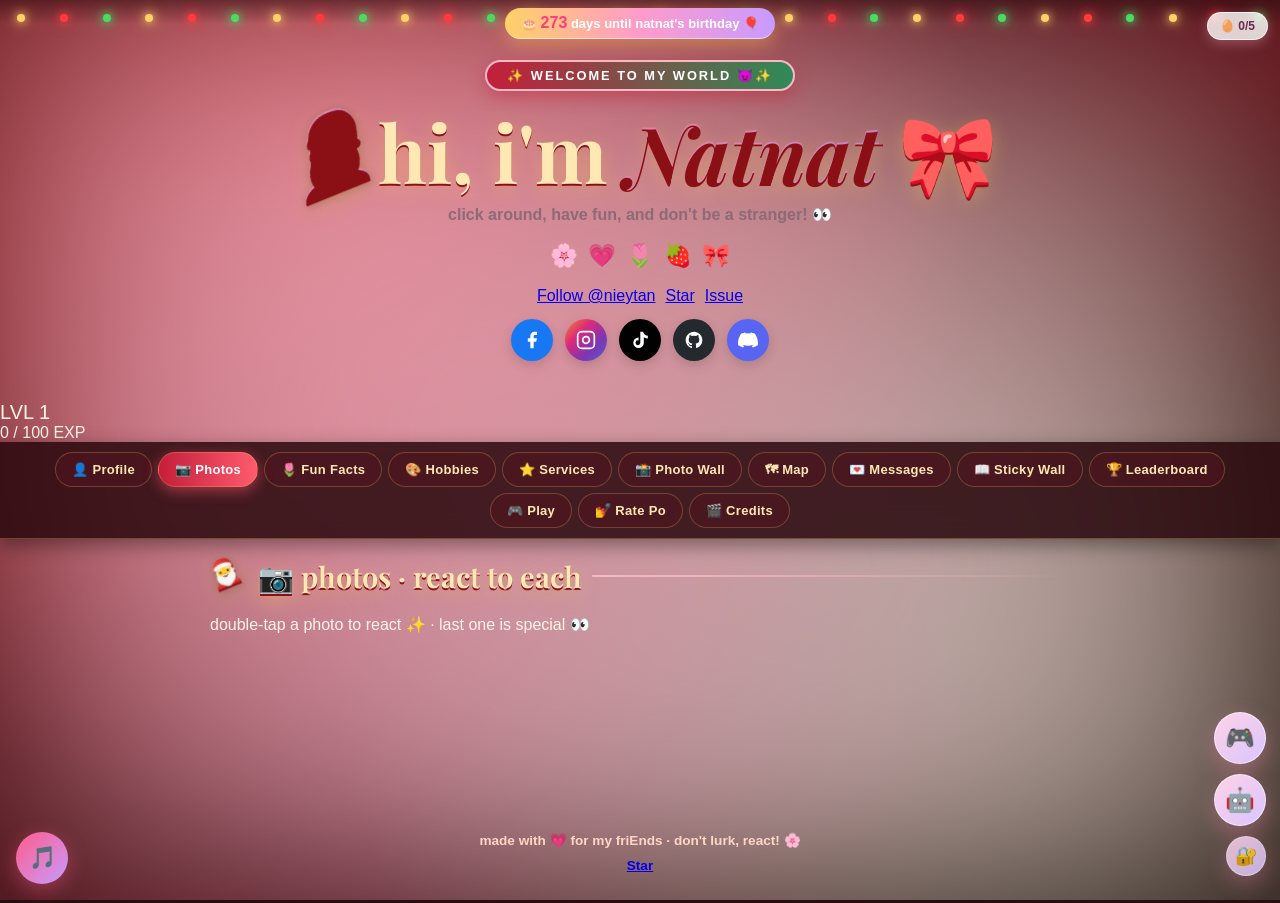
==== commit 5ed66397: "fixed" ====
--- a/index.html
+++ b/index.html
@@ -6,6 +6,7 @@
   <title>natnat's hidden corner 🎀</title>
   <link href="https://fonts.googleapis.com/css2?family=Playfair+Display:ital,wght@0,400;0,700;1,400&family=Nunito:wght@400;600;700;800&display=swap" rel="stylesheet">
   <link rel="stylesheet" href="style.css">
+  <link rel="stylesheet" href="style-new.css">
   <link rel="stylesheet" href="https://unpkg.com/leaflet@1.9.4/dist/leaflet.css" crossorigin="">
   <script src="https://unpkg.com/leaflet@1.9.4/dist/leaflet.js" crossorigin="" defer></script>
   <script async defer src="https://buttons.github.io/buttons.js"></script>
@@ -18,10 +19,10 @@
     <div class="loading-bar"><div class="loading-fill"></div></div>
   </div>
 </div>
-<audio id="sfxType" src="type.mp3" preload="auto"></audio>
+<audio id="sfxType" src="audio/type.mp3" preload="auto"></audio>
 
 <audio id="bgMusic" muted loop>
-  <source src="Cozy%20Clicks.mp3" type="audio/mpeg">
+  <source src="audio/Cozy%20Clicks.mp3" type="audio/mpeg">
 </audio>
 
 <div class="bg"></div>
@@ -80,50 +81,50 @@
     <h2 class="section-title">🌷 fun facts about me</h2>
     <p class="section-sub">tap a card to flip · 4 little secrets ✨</p>
     <div class="facts-grid">
-      <button class="fact-card-v2" type="button" style="--fc-1:#ff7eb6;--fc-2:#c47bff" onclick="this.classList.toggle('flipped')">
+      <button class="fact-card-v2" type="button" style="--fc-1:#ff7eb6;--fc-2:#c47bff" onclick="toggleFactCard(this)">
         <span class="fc-front">
           <span class="fc-num">01</span>
           <span class="fc-tag">tap me 👀</span>
         </span>
         <span class="fc-back">
-          <span class="fc-text">I hate people na hindi sinasagutan yung link na 'to 😒 (yes, ikaw 'yan)</span>
+          <span class="fc-text">i'll add it later on my own 🤫</span>
         </span>
       </button>
-      <button class="fact-card-v2" type="button" style="--fc-1:#ffb38a;--fc-2:#ff7eb6" onclick="this.classList.toggle('flipped')">
+      <button class="fact-card-v2" type="button" style="--fc-1:#ffb38a;--fc-2:#ff7eb6" onclick="toggleFactCard(this)">
         <span class="fc-front">
           <span class="fc-num">02</span>
           <span class="fc-tag">tap me 💗</span>
         </span>
         <span class="fc-back">
-          <span class="fc-text">very cute, understanding, handsome, caring, lovable student 🥺✨</span>
+          <span class="fc-text">i'll add it later on my own 🤫</span>
         </span>
       </button>
-      <button class="fact-card-v2" type="button" style="--fc-1:#7ee7c1;--fc-2:#7ec8ff" onclick="this.classList.toggle('flipped')">
+      <button class="fact-card-v2" type="button" style="--fc-1:#7ee7c1;--fc-2:#7ec8ff" onclick="toggleFactCard(this)">
         <span class="fc-front">
           <span class="fc-num">03</span>
           <span class="fc-tag">tap me 💅</span>
         </span>
         <span class="fc-back">
-          <span class="fc-text">good at almost everything (lah) 💅</span>
+          <span class="fc-text">i'll add it later on my own 🤫</span>
         </span>
       </button>
-      <button class="fact-card-v2" type="button" style="--fc-1:#c79bff;--fc-2:#ff9bcb" onclick="this.classList.toggle('flipped')">
+      <button class="fact-card-v2" type="button" style="--fc-1:#c79bff;--fc-2:#ff9bcb" onclick="toggleFactCard(this)">
         <span class="fc-front">
           <span class="fc-num">04</span>
           <span class="fc-tag">tap me 🤔</span>
         </span>
         <span class="fc-back">
-          <span class="fc-text">ano pa ba? um ewan 🤷</span>
+          <span class="fc-text">i'll add it later on my own 🤫</span>
         </span>
       </button>
     </div>
   </section>
 
-  <!-- #4 Photo Gallery — Stack style -->
+  <!-- #4 Photo Gallery — Photo Wall style with reactions -->
   <section class="gallery-section">
-    <h2 class="section-title">📷 photos · swipe to react</h2>
-    <div class="stack-gallery" id="stackGallery"></div>
-    <p class="gallery-hint">✨ swipe (or drag) through the photos · last one is special 👀</p>
+    <h2 class="section-title">📷 photos · react to each</h2>
+    <p class="section-sub">double-tap a photo to react ✨ · last one is special 👀</p>
+    <div class="photos-wall-grid" id="photosWallGrid"></div>
   </section>
 
   <!-- Rate Me -->
@@ -311,11 +312,13 @@
   <div class="leaderboard">
     <h3>🏆 Leaderboard <span id="lbSortLabel" style="opacity:.6;font-weight:600;font-size:13px">— Best Overall</span></h3>
     <div class="lb-sort-tabs">
-      <button class="lb-sort-btn active" data-sort="overall" onclick="setLeaderboardSort('overall')">🏆 Best Overall</button>
-      <button class="lb-sort-btn" data-sort="combos" onclick="setLeaderboardSort('combos')">🎖 Highest Combos</button>
-      <button class="lb-sort-btn" data-sort="game" onclick="setLeaderboardSort('game')">🎮 Highest Game Points</button>
-      <button class="lb-sort-btn" data-sort="stars" onclick="setLeaderboardSort('stars')">⭐ Most Stars</button>
-      <button class="lb-sort-btn" data-sort="hearts" onclick="setLeaderboardSort('hearts')">❤️ Most Hearts</button>
+      <button class="lb-sort-btn active" data-sort="overall"     onclick="setLeaderboardSort('overall')">🏆 Overall</button>
+      <button class="lb-sort-btn" data-sort="upvotes"            onclick="setLeaderboardSort('upvotes')">▲ Upvotes</button>
+      <button class="lb-sort-btn" data-sort="reactions"          onclick="setLeaderboardSort('reactions')">💬 Reactions</button>
+      <button class="lb-sort-btn" data-sort="combos"             onclick="setLeaderboardSort('combos')">🎖 Highest Combo</button>
+      <button class="lb-sort-btn" data-sort="game"               onclick="setLeaderboardSort('game')">🎮 Game Points</button>
+      <button class="lb-sort-btn" data-sort="stars"              onclick="setLeaderboardSort('stars')">⭐ Most Stars</button>
+      <button class="lb-sort-btn" data-sort="hearts"             onclick="setLeaderboardSort('hearts')">❤️ Most Hearts</button>
     </div>
     <div id="leaderboardList">
       <p class="loading-text" style="text-align:center;opacity:.6">walang nag-iiwan ng message pa… 👀</p>
@@ -328,9 +331,9 @@
   <section class="hobbies-section">
     <h2 class="section-title">🎨 hobbies & interests</h2>
     <div class="hobbies-grid">
-      <div class="hobby-card">
+      <div class="hobby-card hobby-rich">
         <div class="hobby-img-wrap">
-          <img src="hobby_photo.jpg" alt="Photography" class="hobby-img" onerror="this.style.display='none';this.nextElementSibling.style.display='flex'">
+          <img src="images/hobby_photo.jpg" alt="Photography" class="hobby-img" onerror="this.style.display='none';this.nextElementSibling.style.display='flex'">
           <div class="hobby-placeholder" style="display:none">📷</div>
         </div>
         <div class="hobby-body">
@@ -340,6 +343,12 @@
             <span class="hobby-price-tag">📸 Photoshoot ₱300</span>
             <span class="hobby-price-tag">🎨 Edit ₱500</span>
           </div>
+          <div class="hobby-samples" id="photoSamples">
+            <div class="sample-slot empty" id="photoSlot0" onclick="openPhotoSlot(0)"><span class="sample-empty">📷 add photo</span></div>
+            <div class="sample-slot empty" id="photoSlot1" onclick="openPhotoSlot(1)"><span class="sample-empty">📷 add photo</span></div>
+            <div class="sample-slot empty" id="photoSlot2" onclick="openPhotoSlot(2)"><span class="sample-empty">📷 add photo</span></div>
+          </div>
+          <input type="file" id="photoSlotInput" accept="image/*" style="display:none" onchange="handlePhotoSlot(event)">
           <a class="service-btn" href="https://github.com/nieytan/funfactsaboutme/issues/new?title=Photography+Request" target="_blank">Book 📋</a>
         </div>
       </div>
@@ -361,96 +370,84 @@
       <!-- ── 6 NEW HOBBIES with sample-photo slots ── -->
       <div class="hobby-card hobby-rich">
         <div class="hobby-img-wrap">
-          <img src="hobby_badminton.jpg" alt="Badminton" class="hobby-img" onerror="this.style.display='none';this.nextElementSibling.style.display='flex'">
-          <div class="hobby-placeholder" style="display:none">🏸</div>
-        </div>
-        <div class="hobby-body">
-          <div class="hobby-name">Badminton</div>
-          <div class="hobby-desc">smashing it on weekends 🏸</div>
+          <img src="images/hobby_sports.jpg" alt="Sports" class="hobby-img" onerror="this.style.display='none';this.nextElementSibling.style.display='flex'">
+          <div class="hobby-placeholder" style="display:none">🏆</div>
+        </div>
+        <div class="hobby-body">
+          <div class="hobby-name">Sports</div>
+          <div class="hobby-desc">🏸 smashing shuttles + ♟️ checkmate in 4 😏</div>
+          <div class="sports-tags">
+            <span class="sport-chip">🏸 Badminton</span>
+            <span class="sport-chip">♟️ Chess</span>
+          </div>
           <div class="hobby-samples">
-            <div class="sample-slot"><img src="sample_badminton1.jpg" alt="" onerror="this.parentElement.classList.add('empty'); this.remove()"><span class="sample-empty">🖼 add a photo</span></div>
-            <div class="sample-slot"><img src="sample_badminton2.jpg" alt="" onerror="this.parentElement.classList.add('empty'); this.remove()"><span class="sample-empty">🖼 add a photo</span></div>
-            <div class="sample-slot"><img src="sample_badminton3.jpg" alt="" onerror="this.parentElement.classList.add('empty'); this.remove()"><span class="sample-empty">🖼 add a photo</span></div>
+            <div class="sample-slot"><img src="images/sample_sports1.jpg" alt="" onerror="this.parentElement.classList.add('empty'); this.remove()"><span class="sample-empty">🖼 add a photo</span></div>
+            <div class="sample-slot"><img src="images/sample_sports2.jpg" alt="" onerror="this.parentElement.classList.add('empty'); this.remove()"><span class="sample-empty">🖼 add a photo</span></div>
+            <div class="sample-slot"><img src="images/sample_sports3.jpg" alt="" onerror="this.parentElement.classList.add('empty'); this.remove()"><span class="sample-empty">🖼 add a photo</span></div>
           </div>
         </div>
       </div>
 
       <div class="hobby-card hobby-rich">
         <div class="hobby-img-wrap">
-          <img src="hobby_chess.jpg" alt="Chess" class="hobby-img" onerror="this.style.display='none';this.nextElementSibling.style.display='flex'">
-          <div class="hobby-placeholder" style="display:none">♟️</div>
-        </div>
-        <div class="hobby-body">
-          <div class="hobby-name">Chess</div>
-          <div class="hobby-desc">checkmate in 4 if you let me 😏</div>
-          <div class="hobby-samples">
-            <div class="sample-slot"><img src="sample_chess1.jpg" alt="" onerror="this.parentElement.classList.add('empty'); this.remove()"><span class="sample-empty">🖼 add a photo</span></div>
-            <div class="sample-slot"><img src="sample_chess2.jpg" alt="" onerror="this.parentElement.classList.add('empty'); this.remove()"><span class="sample-empty">🖼 add a photo</span></div>
-            <div class="sample-slot"><img src="sample_chess3.jpg" alt="" onerror="this.parentElement.classList.add('empty'); this.remove()"><span class="sample-empty">🖼 add a photo</span></div>
-          </div>
-        </div>
-      </div>
-
-      <div class="hobby-card hobby-rich">
-        <div class="hobby-img-wrap">
-          <img src="hobby_digiart.jpg" alt="Digital Arts" class="hobby-img" onerror="this.style.display='none';this.nextElementSibling.style.display='flex'">
+          <img src="images/hobby_digiart.jpg" alt="Digital Arts" class="hobby-img" onerror="this.style.display='none';this.nextElementSibling.style.display='flex'">
           <div class="hobby-placeholder" style="display:none">🎨</div>
         </div>
         <div class="hobby-body">
           <div class="hobby-name">Digital Arts</div>
           <div class="hobby-desc">drawing pretty things on a screen ✨</div>
           <div class="hobby-samples">
-            <div class="sample-slot"><img src="sample_digiart1.jpg" alt="" onerror="this.parentElement.classList.add('empty'); this.remove()"><span class="sample-empty">🖼 add a photo</span></div>
-            <div class="sample-slot"><img src="sample_digiart2.jpg" alt="" onerror="this.parentElement.classList.add('empty'); this.remove()"><span class="sample-empty">🖼 add a photo</span></div>
-            <div class="sample-slot"><img src="sample_digiart3.jpg" alt="" onerror="this.parentElement.classList.add('empty'); this.remove()"><span class="sample-empty">🖼 add a photo</span></div>
+            <div class="sample-slot"><img src="images/sample_digiart1.jpg" alt="" onerror="this.parentElement.classList.add('empty'); this.remove()"><span class="sample-empty">🖼 add a photo</span></div>
+            <div class="sample-slot"><img src="images/sample_digiart2.jpg" alt="" onerror="this.parentElement.classList.add('empty'); this.remove()"><span class="sample-empty">🖼 add a photo</span></div>
+            <div class="sample-slot"><img src="images/sample_digiart3.jpg" alt="" onerror="this.parentElement.classList.add('empty'); this.remove()"><span class="sample-empty">🖼 add a photo</span></div>
           </div>
         </div>
       </div>
 
       <div class="hobby-card hobby-rich">
         <div class="hobby-img-wrap">
-          <img src="hobby_cinema.jpg" alt="Cinematographer" class="hobby-img" onerror="this.style.display='none';this.nextElementSibling.style.display='flex'">
+          <img src="images/hobby_cinema.jpg" alt="Cinematographer" class="hobby-img" onerror="this.style.display='none';this.nextElementSibling.style.display='flex'">
           <div class="hobby-placeholder" style="display:none">🎬</div>
         </div>
         <div class="hobby-body">
           <div class="hobby-name">Cinematographer</div>
           <div class="hobby-desc">framing every shot like it's an A24 trailer 🎬</div>
           <div class="hobby-samples">
-            <div class="sample-slot"><img src="sample_cinema1.jpg" alt="" onerror="this.parentElement.classList.add('empty'); this.remove()"><span class="sample-empty">🎞 add a still</span></div>
-            <div class="sample-slot"><img src="sample_cinema2.jpg" alt="" onerror="this.parentElement.classList.add('empty'); this.remove()"><span class="sample-empty">🎞 add a still</span></div>
-            <div class="sample-slot"><img src="sample_cinema3.jpg" alt="" onerror="this.parentElement.classList.add('empty'); this.remove()"><span class="sample-empty">🎞 add a still</span></div>
+            <div class="sample-slot"><img src="images/sample_cinema1.jpg" alt="" onerror="this.parentElement.classList.add('empty'); this.remove()"><span class="sample-empty">🎞 add a still</span></div>
+            <div class="sample-slot"><img src="images/sample_cinema2.jpg" alt="" onerror="this.parentElement.classList.add('empty'); this.remove()"><span class="sample-empty">🎞 add a still</span></div>
+            <div class="sample-slot"><img src="images/sample_cinema3.jpg" alt="" onerror="this.parentElement.classList.add('empty'); this.remove()"><span class="sample-empty">🎞 add a still</span></div>
           </div>
         </div>
       </div>
 
       <div class="hobby-card hobby-rich">
         <div class="hobby-img-wrap">
-          <img src="hobby_video.jpg" alt="Videographer" class="hobby-img" onerror="this.style.display='none';this.nextElementSibling.style.display='flex'">
+          <img src="images/hobby_video.jpg" alt="Videographer" class="hobby-img" onerror="this.style.display='none';this.nextElementSibling.style.display='flex'">
           <div class="hobby-placeholder" style="display:none">📹</div>
         </div>
         <div class="hobby-body">
           <div class="hobby-name">Videographer</div>
           <div class="hobby-desc">events, vlogs, b-roll, you name it 📹</div>
           <div class="hobby-samples">
-            <div class="sample-slot"><img src="sample_video1.jpg" alt="" onerror="this.parentElement.classList.add('empty'); this.remove()"><span class="sample-empty">🎥 add a still</span></div>
-            <div class="sample-slot"><img src="sample_video2.jpg" alt="" onerror="this.parentElement.classList.add('empty'); this.remove()"><span class="sample-empty">🎥 add a still</span></div>
-            <div class="sample-slot"><img src="sample_video3.jpg" alt="" onerror="this.parentElement.classList.add('empty'); this.remove()"><span class="sample-empty">🎥 add a still</span></div>
+            <div class="sample-slot"><img src="images/sample_video1.jpg" alt="" onerror="this.parentElement.classList.add('empty'); this.remove()"><span class="sample-empty">🎥 add a still</span></div>
+            <div class="sample-slot"><img src="images/sample_video2.jpg" alt="" onerror="this.parentElement.classList.add('empty'); this.remove()"><span class="sample-empty">🎥 add a still</span></div>
+            <div class="sample-slot"><img src="images/sample_video3.jpg" alt="" onerror="this.parentElement.classList.add('empty'); this.remove()"><span class="sample-empty">🎥 add a still</span></div>
           </div>
         </div>
       </div>
 
       <div class="hobby-card hobby-rich">
         <div class="hobby-img-wrap">
-          <img src="hobby_editor.jpg" alt="Photo / Video Editor" class="hobby-img" onerror="this.style.display='none';this.nextElementSibling.style.display='flex'">
+          <img src="images/hobby_editor.jpg" alt="Photo / Video Editor" class="hobby-img" onerror="this.style.display='none';this.nextElementSibling.style.display='flex'">
           <div class="hobby-placeholder" style="display:none">✂️</div>
         </div>
         <div class="hobby-body">
           <div class="hobby-name">Photo / Video Editor</div>
           <div class="hobby-desc">turning raws into ✨magic✨ in post</div>
           <div class="hobby-samples">
-            <div class="sample-slot"><img src="sample_edit1.jpg" alt="" onerror="this.parentElement.classList.add('empty'); this.remove()"><span class="sample-empty">🖼 add an edit</span></div>
-            <div class="sample-slot"><img src="sample_edit2.jpg" alt="" onerror="this.parentElement.classList.add('empty'); this.remove()"><span class="sample-empty">🖼 add an edit</span></div>
-            <div class="sample-slot"><img src="sample_edit3.jpg" alt="" onerror="this.parentElement.classList.add('empty'); this.remove()"><span class="sample-empty">🖼 add an edit</span></div>
+            <div class="sample-slot"><img src="images/sample_edit1.jpg" alt="" onerror="this.parentElement.classList.add('empty'); this.remove()"><span class="sample-empty">🖼 add an edit</span></div>
+            <div class="sample-slot"><img src="images/sample_edit2.jpg" alt="" onerror="this.parentElement.classList.add('empty'); this.remove()"><span class="sample-empty">🖼 add an edit</span></div>
+            <div class="sample-slot"><img src="images/sample_edit3.jpg" alt="" onerror="this.parentElement.classList.add('empty'); this.remove()"><span class="sample-empty">🖼 add an edit</span></div>
           </div>
         </div>
       </div>
@@ -557,6 +554,63 @@
   alert("🚫 unavailable pa 😭");
 }
 
+// ============================================================
+// FUN FACTS — simple reveal (no 3D flip)
+// ============================================================
+function toggleFactCard(card) {
+  const front = card.querySelector('.fc-front');
+  const back  = card.querySelector('.fc-back');
+  const isRevealed = card.classList.contains('revealed');
+  card.classList.toggle('revealed', !isRevealed);
+  if (front) front.style.opacity = isRevealed ? '1' : '0';
+  if (back)  back.style.opacity  = isRevealed ? '0' : '1';
+}
+
+// ============================================================
+// PHOTOGRAPHY — local photo slots (saved in localStorage)
+// ============================================================
+let _photoSlotActive = 0;
+const PHOTO_SLOT_KEY = 'natnat_photo_slots';
+
+function loadPhotoSlots() {
+  try { return JSON.parse(localStorage.getItem(PHOTO_SLOT_KEY)) || {}; } catch { return {}; }
+}
+function savePhotoSlots(slots) {
+  localStorage.setItem(PHOTO_SLOT_KEY, JSON.stringify(slots));
+}
+
+function openPhotoSlot(idx) {
+  _photoSlotActive = idx;
+  document.getElementById('photoSlotInput').click();
+}
+
+function handlePhotoSlot(e) {
+  const file = e.target.files[0];
+  if (!file) return;
+  const reader = new FileReader();
+  reader.onload = ev => {
+    const dataUrl = ev.target.result;
+    const slots = loadPhotoSlots();
+    slots[_photoSlotActive] = dataUrl;
+    savePhotoSlots(slots);
+    renderPhotoSlot(_photoSlotActive, dataUrl);
+  };
+  reader.readAsDataURL(file);
+  e.target.value = '';
+}
+
+function renderPhotoSlot(idx, dataUrl) {
+  const slot = document.getElementById('photoSlot' + idx);
+  if (!slot) return;
+  slot.classList.remove('empty');
+  slot.innerHTML = '<img src="' + dataUrl + '" style="width:100%;height:100%;object-fit:cover;border-radius:8px" onclick="openPhotoSlot(' + idx + ')" title="click to change">';
+}
+
+window.addEventListener('DOMContentLoaded', () => {
+  // Restore saved photo slots
+  const slots = loadPhotoSlots();
+  Object.entries(slots).forEach(([idx, url]) => renderPhotoSlot(Number(idx), url));
+});
 </script>
 <script type="module" src="app.js"></script>
 <script defer src="countdown.js"></script>
@@ -573,6 +627,9 @@
 <script defer src="vip.js"></script>
 <script defer src="quests.js"></script>
 <script defer src="tabs.js"></script>
+<script defer src="bongocat.js"></script>
+<script defer src="credits.js"></script>
+<script type="module" src="auth-upgrade.js"></script>
 <div id="chibiWrap">
   <video 
   id="chibi" 
@@ -595,11 +652,12 @@
 <div id="favoritesModal" class="rate-modal-overlay" onclick="closeFavorites()">
   <div class="rate-modal-box" onclick="event.stopPropagation()">
     <div class="rate-modal-title">🎬 my favorites</div>
+    <p style="font-size:12px;opacity:.6;margin:0 0 10px;text-align:center">scroll to see more · tap a slide to explore</p>
 
  <div class="favorites-slider" id="favSlider">
   
   <!-- KDRAMA -->
-<div class="fav-slide" style="background-image:url('kdrama.jpg?test=1')">
+<div class="fav-slide" style="background-image:url('images/kdrama.jpg')">
     <div class="fav-overlay">
       <h3>🇰🇷 Kdrama</h3>
       <p>1. Undercover High School</p>
@@ -609,7 +667,7 @@
   </div>
   
   <!-- CDRAMA -->
-  <div class="fav-slide" style="background-image:url('donghua.jpg')">
+  <div class="fav-slide" style="background-image:url('images/donghua.jpg')">
     <div class="fav-overlay">
       <h3>🇨🇳 Donghua</h3>
       <p>1. Battle Through The Heavens</p>
@@ -619,7 +677,7 @@
   </div>
   
   <!-- ANIME -->
-  <div class="fav-slide" style="background-image:url('anime.jpg')">
+  <div class="fav-slide" style="background-image:url('images/anime.jpg')">
     <div class="fav-overlay">
       <h3>🎌 Anime</h3>
       <p>1. Your Name</p>
--- a/style.css
+++ b/style.css
@@ -1392,6 +1392,15 @@
 }
 .fav-slide:hover::after { opacity: 1; }
 
+.fav-overlay {
+  position: absolute;
+  bottom: 0; left: 0; right: 0;
+  padding: 14px 18px 18px;
+  background: linear-gradient(to top, rgba(0,0,0,0.78) 0%, transparent 100%);
+  border-radius: 0 0 22px 22px;
+  color: #fff;
+  z-index: 2;
+}
 .fav-overlay h3 { font-weight: 800; text-shadow: 0 4px 12px rgba(0,0,0,0.6); }
 .fav-overlay p  { font-size: 0.95rem; opacity: 0.95; margin: 2px 0; text-shadow: 0 2px 6px rgba(0,0,0,0.5); }
 
@@ -3129,7 +3138,7 @@
   max-width: 920px;
   margin: 0 auto;
   padding: 0 12px;
-  perspective: 1200px;
+
 }
 .fact-card-v2 {
   position: relative;
@@ -3142,8 +3151,7 @@
   cursor: pointer;
   font: inherit;
   color: inherit;
-  transform-style: preserve-3d;
-  transition: transform .7s cubic-bezier(.2,.8,.2,1);
+  transition: transform .3s ease;
   outline: none;
   animation: factPop .6s cubic-bezier(.34,1.56,.64,1) both;
 }
@@ -3156,8 +3164,7 @@
   100% { opacity: 1; transform: translateY(0) rotateX(0); }
 }
 .fact-card-v2:hover { transform: translateY(-4px); }
-.fact-card-v2.flipped { transform: rotateY(180deg); }
-
+/* No 3D flip — simple fade reveal */
 .fact-card-v2 .fc-front,
 .fact-card-v2 .fc-back {
   position: absolute;
@@ -3169,13 +3176,12 @@
   justify-content: center;
   padding: 20px;
   text-align: center;
-  backface-visibility: hidden;
-  -webkit-backface-visibility: hidden;
   box-shadow:
     0 14px 30px rgba(255, 130, 180, .22),
     0 4px 10px rgba(180, 130, 255, .14),
     inset 0 1px 0 rgba(255,255,255,.5);
   overflow: hidden;
+  transition: opacity 0.35s ease;
 }
 .fact-card-v2 .fc-front {
   background:
@@ -3201,8 +3207,11 @@
     radial-gradient(120% 100% at 100% 100%, rgba(255,255,255,.55), rgba(255,255,255,0) 50%),
     linear-gradient(315deg, var(--fc-1, #ff7eb6), var(--fc-2, #c47bff));
   color: #fff;
-  transform: rotateY(180deg);
-}
+  opacity: 0;
+  pointer-events: none;
+}
+.fact-card-v2.revealed .fc-front { opacity: 0; pointer-events: none; }
+.fact-card-v2.revealed .fc-back  { opacity: 1; pointer-events: all; }
 .fact-card-v2 .fc-num {
   font-family: 'Playfair Display', serif;
   font-size: 56px;
@@ -3609,8 +3618,7 @@
   width: 120px !important;
 }
 
-/* --- flip cards: keep flipped state when hovered --- */
-.fact-card-v2.flipped:hover { transform: rotateY(180deg) !important; }
+/* flip hover override removed — using simple reveal now */
 
 /* --- confirm popup ABOVE chibi --- */
 .confirm-popup { z-index: 10001 !important; }
@@ -4640,3 +4648,135 @@
 .b-ch-yearly  { background: linear-gradient(135deg,#ff8cba,#ff5a9e); color:#fff; }
 .b-ch-combo   { background: linear-gradient(135deg,#ff6b1a,#ffd86b); color:#fff; }
 .b-vip-member { background: linear-gradient(135deg,#b9f0ff,#5cb8ff); color:#fff; }
+
+/* =============================================
+   SPORTS CARD — dual chip pills
+   ============================================= */
+.sports-tags { display: flex; gap: 8px; flex-wrap: wrap; margin: 8px 0; }
+.sport-chip {
+  background: linear-gradient(135deg, #ffd6e7, #e2c6ff);
+  color: #6b3fa0;
+  font-size: 12px; font-weight: 700;
+  padding: 4px 10px; border-radius: 20px;
+  box-shadow: 0 2px 6px rgba(180,120,255,.2);
+}
+
+/* =============================================
+   PHOTOGRAPHY — sample photo slots
+   ============================================= */
+.hobby-samples { display: flex; gap: 6px; margin: 10px 0; }
+.sample-slot {
+  flex: 1; height: 70px; border-radius: 10px;
+  overflow: hidden; position: relative;
+  border: 2px dashed #f7c8df;
+  cursor: pointer;
+  display: flex; align-items: center; justify-content: center;
+  transition: border-color .25s;
+}
+.sample-slot:hover { border-color: #ff7eb6; }
+.sample-empty { font-size: 11px; color: #cca0bb; text-align: center; user-select: none; }
+
+/* =============================================
+   PHOTOS WALL GRID
+   ============================================= */
+.photos-wall-grid {
+  display: grid;
+  grid-template-columns: repeat(auto-fill, minmax(160px, 1fr));
+  gap: 20px;
+  padding: 20px 10px;
+}
+.photos-wall-frame {
+  position: relative;
+  background: #fff;
+  border-radius: 6px;
+  box-shadow: 0 6px 20px rgba(0,0,0,.18);
+  transition: transform .3s ease, box-shadow .3s ease;
+  cursor: pointer;
+}
+.photos-wall-frame:hover { transform: scale(1.06) rotate(0deg) !important; box-shadow: 0 12px 32px rgba(0,0,0,.28); z-index: 2; }
+.photos-wall-inner { position: relative; padding: 8px 8px 28px; }
+.photos-wall-img { width: 100%; aspect-ratio: 1; object-fit: cover; border-radius: 2px; display: block; }
+.pw-tape {
+  position: absolute; top: -8px;
+  width: 38px; height: 14px; border-radius: 3px;
+  background: rgba(255,240,200,.82);
+  box-shadow: 0 2px 4px rgba(0,0,0,.15);
+}
+.pw-tape-l { left: 16px; transform: rotate(-6deg); }
+.pw-tape-r { right: 16px; transform: rotate(6deg); }
+.pw-bigheart {
+  position: absolute; inset: 0;
+  display: flex; align-items: center; justify-content: center;
+  font-size: 3rem; opacity: 0; pointer-events: none;
+  transition: opacity .3s;
+}
+.pw-bigheart.pop { animation: popHeart .6s ease forwards; }
+@keyframes popHeart {
+  0%  { opacity: 0; transform: scale(.5); }
+  40% { opacity: 1; transform: scale(1.4); }
+  70% { opacity: 1; transform: scale(1); }
+  100%{ opacity: 0; transform: scale(1.1); }
+}
+.photos-wall-reactions { padding: 4px 6px 6px; display: flex; flex-wrap: wrap; gap: 4px; }
+.photos-wall-special { box-shadow: 0 0 0 3px #ffb6e6, 0 6px 20px rgba(255,100,180,.3); }
+.photos-wall-special-tag {
+  position: absolute; bottom: 6px; right: 6px;
+  font-size: 10px; color: #c47bff; font-weight: 700;
+}
+
+/* =============================================
+   CREDITS SECTION
+   ============================================= */
+.credits-section { max-width: 500px; margin: 0 auto; padding: 10px 20px 40px; }
+.credits-roll { display: flex; flex-direction: column; gap: 6px; padding: 10px 0; }
+.credits-block {
+  background: rgba(255,255,255,.85);
+  backdrop-filter: blur(10px);
+  border-radius: 16px;
+  padding: 18px 22px;
+  box-shadow: 0 4px 16px rgba(255,126,182,.14);
+  text-align: center;
+}
+.credits-block-special { background: linear-gradient(135deg, #fff0f8, #f3e8ff); }
+.credits-label { font-size: 12px; letter-spacing: 1px; color: #c47bff; font-weight: 700; margin-bottom: 4px; text-transform: uppercase; }
+.credits-name { font-size: 22px; font-weight: 900; color: #ff7eb6; margin-bottom: 4px; }
+.credits-note { font-size: 13px; color: #888; }
+.credits-divider { text-align: center; color: #f0c0d8; font-size: 12px; letter-spacing: 4px; margin: 2px 0; }
+.credits-footer { text-align: center; padding-top: 16px; }
+.credits-tagline { font-size: 12px; color: #c0a0bb; margin: 3px 0; }
+
+/* =============================================
+   BONGO CAT
+   ============================================= */
+#bongoWrap {
+  position: fixed;
+  top: 70px; right: 16px;
+  width: 96px; height: 96px;
+  z-index: 9000;
+  pointer-events: none;
+  display: flex; align-items: center; justify-content: center;
+}
+#bongoImg { width: 100%; height: 100%; object-fit: contain; }
+
+/* =============================================
+   AUTH UPGRADE BUTTON
+   ============================================= */
+.upgrade-auth-btn {
+  position: fixed;
+  bottom: 100px; right: 16px;
+  background: linear-gradient(135deg, #ff7eb6, #c47bff);
+  color: #fff;
+  border: none; border-radius: 30px;
+  padding: 10px 18px; font-size: 13px; font-weight: 700;
+  cursor: pointer; z-index: 8000;
+  box-shadow: 0 4px 14px rgba(255, 126, 182, 0.4);
+  display: flex; align-items: center; gap: 6px;
+  animation: slideInRight .4s ease;
+}
+.upgrade-auth-btn:hover { transform: scale(1.04); }
+@keyframes slideInRight {
+  from { transform: translateX(100px); opacity: 0; }
+  to   { transform: translateX(0);    opacity: 1; }
+}
+.nat-modal-sm { max-width: 360px; }
+.nat-modal-sm input { box-sizing: border-box; }
--- a/style-new.css
+++ b/style-new.css
@@ -0,0 +1,450 @@
+/* ================================================================
+   style-new.css — all new additions (split from style.css)
+   Covers: replies, photo multi-reactions, Omega/Eternal badges,
+           leaderboard tabs, service hottest animation
+   ================================================================ */
+
+/* ────────────────────────────────────────────────────────────────
+   💬 MESSAGE REPLY SYSTEM
+   ──────────────────────────────────────────────────────────────── */
+.reply-toggle-btn {
+  display: inline-flex;
+  align-items: center;
+  gap: 3px;
+  background: rgba(255,255,255,.08);
+  border: 1px solid rgba(255,255,255,.12);
+  border-radius: 20px;
+  padding: 3px 10px;
+  font-size: 11px;
+  color: rgba(255,255,255,.7);
+  cursor: pointer;
+  transition: background .15s, color .15s;
+}
+.reply-toggle-btn:hover,
+.reply-toggle-btn.active {
+  background: rgba(255,255,255,.18);
+  color: #fff;
+  border-color: rgba(255,255,255,.3);
+}
+.reply-count-label {
+  font-weight: 700;
+  color: #f9c74f;
+}
+
+.msg-reply-area {
+  margin-top: 8px;
+  padding: 8px 10px;
+  background: rgba(0,0,0,.18);
+  border-radius: 12px;
+  border: 1px solid rgba(255,255,255,.08);
+  animation: replySlideIn .18s ease;
+}
+@keyframes replySlideIn {
+  from { opacity: 0; transform: translateY(-6px); }
+  to   { opacity: 1; transform: translateY(0); }
+}
+
+.reply-list {
+  display: flex;
+  flex-direction: column;
+  gap: 5px;
+  margin-bottom: 6px;
+}
+
+.reply-item {
+  display: flex;
+  align-items: baseline;
+  gap: 5px;
+  font-size: 12px;
+  background: rgba(255,255,255,.06);
+  border-radius: 8px;
+  padding: 4px 8px;
+}
+.reply-sender {
+  font-weight: 700;
+  color: #f9c74f;
+  white-space: nowrap;
+}
+.reply-text {
+  color: rgba(255,255,255,.88);
+  word-break: break-word;
+}
+.reply-time {
+  margin-left: auto;
+  white-space: nowrap;
+  font-size: 10px;
+  opacity: .45;
+}
+
+.reply-form {
+  display: flex;
+  gap: 6px;
+  align-items: center;
+}
+.reply-input {
+  flex: 1;
+  background: rgba(255,255,255,.1);
+  border: 1px solid rgba(255,255,255,.18);
+  border-radius: 20px;
+  padding: 5px 12px;
+  font-size: 12px;
+  color: #fff;
+  outline: none;
+}
+.reply-input::placeholder { color: rgba(255,255,255,.35); }
+.reply-input:focus { border-color: rgba(255,255,255,.4); background: rgba(255,255,255,.14); }
+
+.reply-send-btn {
+  background: linear-gradient(135deg, #f9c74f, #f77f00);
+  border: none;
+  border-radius: 20px;
+  padding: 5px 12px;
+  font-size: 12px;
+  font-weight: 700;
+  color: #1a0533;
+  cursor: pointer;
+  white-space: nowrap;
+  transition: opacity .15s;
+}
+.reply-send-btn:hover { opacity: .85; }
+
+/* ────────────────────────────────────────────────────────────────
+   📸 PHOTO WALL — MULTI-REACTION BUTTONS (❤️ 🔥 💀 😮)
+   Fixed: visible on white photo frames with dark pill background
+   ──────────────────────────────────────────────────────────────── */
+.pw-reactions {
+  display: flex;
+  gap: 5px;
+  flex-wrap: wrap;
+  justify-content: center;
+  margin-top: 8px;
+  padding: 4px 4px 2px;
+  background: rgba(0,0,0,.08);
+  border-radius: 20px;
+}
+.pw-react-btn {
+  display: inline-flex;
+  align-items: center;
+  gap: 3px;
+  background: rgba(30, 10, 50, 0.75);
+  border: 1.5px solid rgba(255,255,255,.25);
+  border-radius: 20px;
+  padding: 4px 10px;
+  font-size: 14px;
+  cursor: pointer;
+  transition: background .12s, transform .12s, box-shadow .12s;
+  color: #fff;
+  line-height: 1;
+  box-shadow: 0 2px 6px rgba(0,0,0,.3);
+}
+.pw-react-btn:hover {
+  background: rgba(60, 20, 90, 0.9);
+  transform: scale(1.12);
+  box-shadow: 0 4px 12px rgba(0,0,0,.4);
+}
+.pw-react-btn.on {
+  background: linear-gradient(135deg, rgba(255,80,160,.75), rgba(180,60,255,.75));
+  border-color: #f9c74f;
+  color: #fff;
+  box-shadow: 0 0 10px rgba(255,80,160,.5);
+}
+.pw-react-count {
+  font-size: 11px;
+  font-weight: 800;
+  color: #f9c74f;
+  text-shadow: 0 1px 3px rgba(0,0,0,.5);
+}
+
+/* ────────────────────────────────────────────────────────────────
+   🏆 LEADERBOARD SORT TABS — SCROLLABLE ROW
+   ──────────────────────────────────────────────────────────────── */
+.lb-sort-tabs {
+  display: flex;
+  gap: 5px;
+  flex-wrap: wrap;
+  margin-bottom: 12px;
+}
+@media (max-width: 600px) {
+  .lb-sort-tabs {
+    flex-wrap: nowrap;
+    overflow-x: auto;
+    -webkit-overflow-scrolling: touch;
+    scrollbar-width: none;
+    padding-bottom: 6px;
+    gap: 4px;
+  }
+  .lb-sort-tabs::-webkit-scrollbar { display: none; }
+  .lb-sort-btn {
+    flex-shrink: 0;
+    white-space: nowrap;
+  }
+}
+
+/* ────────────────────────────────────────────────────────────────
+   🔥 SERVICES — HOTTEST / MOST-ACTIVE BADGE ANIMATION
+   ──────────────────────────────────────────────────────────────── */
+.svc-hottest-badge {
+  display: inline-flex;
+  align-items: center;
+  gap: 4px;
+  font-size: 10px;
+  font-weight: 800;
+  letter-spacing: .04em;
+  text-transform: uppercase;
+  /* Fallback solid color for browsers that don't support bg-clip text */
+  color: #ff6a00;
+  background: linear-gradient(135deg, #ff4d00, #ff9a00, #ffe000, #ff4d00);
+  background-size: 300% 300%;
+  -webkit-background-clip: text;
+  -webkit-text-fill-color: transparent;
+  background-clip: text;
+  animation: hotGradAnim 2.4s ease-in-out infinite, hotPulse 1.5s ease-in-out infinite;
+  filter: drop-shadow(0 0 4px #ff6a00aa);
+}
+/* Ensure text is always visible — override transparent fill on unsupported browsers */
+@supports not (-webkit-background-clip: text) {
+  .svc-hottest-badge {
+    color: #ff6a00;
+    -webkit-text-fill-color: #ff6a00;
+  }
+}
+@keyframes hotGradAnim {
+  0%, 100% { background-position: 0% 50%; }
+  50%       { background-position: 100% 50%; }
+}
+@keyframes hotPulse {
+  0%, 100% { filter: drop-shadow(0 0 3px #ff6a00aa); }
+  50%       { filter: drop-shadow(0 0 10px #ff6a00ee); }
+}
+.svc-hottest-badge::before {
+  content: '🔥';
+  -webkit-text-fill-color: initial;
+  font-size: 12px;
+}
+
+/* ────────────────────────────────────────────────────────────────
+   🥇 BADGE TIERS — OMEGA (≥ ETERNAL, animated) and ETERNAL
+   ──────────────────────────────────────────────────────────────── */
+
+/* ETERNAL — clean shimmer, elegant */
+.badge-tier-eternal {
+  position: relative;
+  overflow: hidden;
+  background: linear-gradient(135deg, #e0c97e, #fffbe6, #c8a84b, #fffbe6, #e0c97e);
+  background-size: 300% 300%;
+  animation: eternalShimmer 4s ease-in-out infinite;
+  color: #3a2200 !important;
+  border: 1.5px solid #f0d270;
+  box-shadow: 0 0 8px 2px #f0d27066, 0 2px 8px rgba(0,0,0,.3);
+  border-radius: 12px;
+  padding: 2px 10px;
+  font-weight: 700;
+  letter-spacing: .03em;
+}
+.badge-tier-eternal::after {
+  content: '';
+  position: absolute;
+  top: 0; left: -75%;
+  width: 50%; height: 100%;
+  background: linear-gradient(90deg, transparent, rgba(255,255,255,.55), transparent);
+  animation: eternalShineSweep 3.5s ease-in-out infinite;
+  pointer-events: none;
+}
+@keyframes eternalShimmer {
+  0%, 100% { background-position: 0% 50%; }
+  50%       { background-position: 100% 50%; }
+}
+@keyframes eternalShineSweep {
+  0%   { left: -75%; }
+  100% { left: 130%; }
+}
+
+/* OMEGA — total insanity, beyond Eternal */
+.badge-tier-omega {
+  position: relative;
+  overflow: hidden;
+  background: linear-gradient(
+    135deg,
+    #ff00cc, #ff7700, #ffee00, #00ffcc, #7700ff, #ff00cc
+  );
+  background-size: 400% 400%;
+  animation: omegaGrad 3s ease-in-out infinite,
+             omegaFloat 4s ease-in-out infinite,
+             omegaGlow  2.5s ease-in-out infinite;
+  color: #fff !important;
+  border-radius: 12px;
+  padding: 2px 10px;
+  font-weight: 900;
+  letter-spacing: .05em;
+  text-shadow: 0 0 6px #fff, 0 0 14px rgba(255,180,255,.8);
+  border: 2px solid rgba(255,255,255,.5);
+  box-shadow:
+    0 0 10px #ff00cc99,
+    0 0 20px #7700ff55,
+    0 0 30px #ff770033,
+    0 2px 8px rgba(0,0,0,.4);
+}
+.badge-tier-omega::before {
+  content: '';
+  position: absolute;
+  inset: 0;
+  background: linear-gradient(135deg, rgba(255,255,255,.12), transparent 60%);
+  animation: omegaInnerShift 2s ease-in-out infinite alternate;
+  pointer-events: none;
+}
+.badge-tier-omega::after {
+  content: '';
+  position: absolute;
+  top: 0; left: -80%;
+  width: 55%; height: 100%;
+  background: linear-gradient(90deg, transparent, rgba(255,255,255,.5), transparent);
+  animation: omegaShineSweep 2s ease-in-out infinite;
+  pointer-events: none;
+}
+@keyframes omegaGrad {
+  0%   { background-position:   0% 50%; }
+  50%  { background-position: 100% 50%; }
+  100% { background-position:   0% 50%; }
+}
+@keyframes omegaFloat {
+  0%, 100% { transform: translateY(0)   scale(1); }
+  50%       { transform: translateY(-2px) scale(1.03); }
+}
+@keyframes omegaGlow {
+  0%, 100% {
+    box-shadow:
+      0 0 10px #ff00cc99,
+      0 0 20px #7700ff55,
+      0 0 30px #ff770033,
+      0 2px 8px rgba(0,0,0,.4);
+  }
+  50% {
+    box-shadow:
+      0 0 18px #ff00cccc,
+      0 0 36px #7700ff99,
+      0 0 48px #ff770066,
+      0 2px 8px rgba(0,0,0,.4);
+  }
+}
+@keyframes omegaInnerShift {
+  from { opacity: .12; }
+  to   { opacity: .3; }
+}
+@keyframes omegaShineSweep {
+  0%   { left: -80%; }
+  100% { left: 130%; }
+}
+
+/* ────────────────────────────────────────────────────────────────
+   🅾️ COMBO BADGE — OMEGA (tier 11) — the most unhinged badge
+   Applied via .combo-badge.cb-omega
+   ──────────────────────────────────────────────────────────────── */
+.combo-badge.cb-omega {
+  position: relative;
+  overflow: hidden;
+  background: linear-gradient(
+    90deg,
+    #ff00cc, #ff7700, #ffee00, #00ffcc, #7700ff, #ff00cc
+  );
+  background-size: 600% 100%;
+  color: #fff !important;
+  font-weight: 900;
+  letter-spacing: .8px;
+  text-shadow:
+    0 0 6px #fff,
+    0 0 12px rgba(255,200,255,.9),
+    0 1px 4px rgba(0,0,0,.5);
+  border: 2px solid rgba(255,255,255,.7);
+  box-shadow:
+    0 0 14px #ff00cccc,
+    0 0 28px #7700ffaa,
+    0 0 42px #ff770077,
+    0 0 56px rgba(255,0,200,.4),
+    inset 0 1px 0 rgba(255,255,255,.4);
+  animation:
+    cbOmegaRainbow 1.2s linear infinite,
+    cbOmegaBounce  .45s ease-in-out infinite,
+    cbOmegaGlow    1.8s ease-in-out infinite,
+    cbOmegaShake   .08s ease-in-out infinite;
+}
+
+/* Spinning sparkle layer */
+.combo-badge.cb-omega::before {
+  content: '✨';
+  position: absolute;
+  top: -10px; left: -10px;
+  font-size: 18px;
+  animation: cbOmegaOrbit 1.5s linear infinite;
+  pointer-events: none;
+}
+
+/* Trailing shimmer sweep */
+.combo-badge.cb-omega::after {
+  content: '';
+  position: absolute;
+  top: 0; left: -120%;
+  width: 60%; height: 100%;
+  background: linear-gradient(
+    90deg,
+    transparent,
+    rgba(255,255,255,.7),
+    transparent
+  );
+  animation: cbOmegaSweep 1.4s ease-in-out infinite;
+  pointer-events: none;
+}
+
+@keyframes cbOmegaRainbow {
+  0%   { background-position:   0% 0; }
+  100% { background-position: 600% 0; }
+}
+@keyframes cbOmegaBounce {
+  0%, 100% { transform: translateY(0) scale(1); }
+  25%       { transform: translateY(-3px) scale(1.06) rotate(-1deg); }
+  75%       { transform: translateY(-1px) scale(1.02) rotate(1deg); }
+}
+@keyframes cbOmegaGlow {
+  0%, 100% {
+    box-shadow:
+      0 0 14px #ff00cccc,
+      0 0 28px #7700ffaa,
+      0 0 42px #ff770077,
+      inset 0 1px 0 rgba(255,255,255,.4);
+  }
+  50% {
+    box-shadow:
+      0 0 24px #ff00ccff,
+      0 0 48px #7700ffdd,
+      0 0 72px #ff7700aa,
+      0 0 96px rgba(0,255,200,.5),
+      inset 0 1px 0 rgba(255,255,255,.6);
+  }
+}
+@keyframes cbOmegaShake {
+  0%, 100% { transform: translateX(0); }
+  25%       { transform: translateX(-1px); }
+  75%       { transform: translateX(1px); }
+}
+@keyframes cbOmegaOrbit {
+  0%   { transform: rotate(0deg)   translate(14px) rotate(0deg); }
+  100% { transform: rotate(360deg) translate(14px) rotate(-360deg); }
+}
+@keyframes cbOmegaSweep {
+  0%   { left: -120%; }
+  100% { left: 140%; }
+}
+
+/* ────────────────────────────────────────────────────────────────
+   LEADERBOARD — extra meta styles for new modes
+   ──────────────────────────────────────────────────────────────── */
+.lb-meta {
+  font-size: 10px;
+  opacity: .55;
+  margin-top: 1px;
+}
+.lb-badges {
+  margin-top: 2px;
+  display: flex;
+  flex-wrap: wrap;
+  gap: 4px;
+}
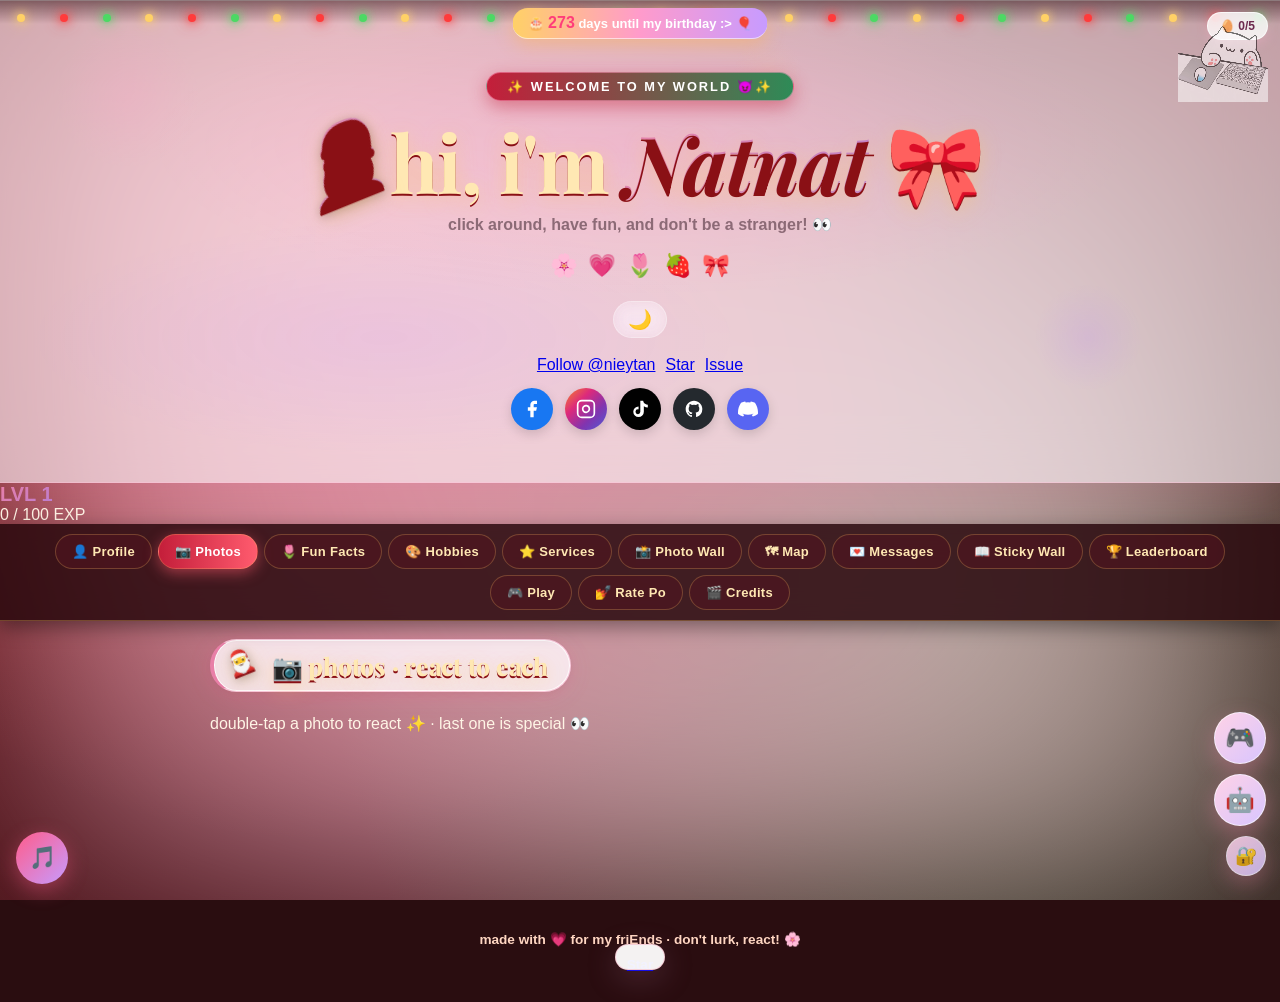
==== commit 6174ef5b: "upload project" ====
--- a/index.html
+++ b/index.html
@@ -37,6 +37,10 @@
     <span class="bounce" style="animation-delay:0.4s">🌷</span>
     <span class="bounce" style="animation-delay:0.6s">🍓</span>
     <span class="bounce" style="animation-delay:0.8s">🎀</span>
+  </div>
+
+  <div class="header-controls-row">
+    <button id="darkModeToggle" class="dark-mode-btn" title="Toggle dark/light mode" onclick="toggleDarkMode()">🌙</button>
   </div>
 
   <!-- #1 GitHub Buttons -->
@@ -87,7 +91,7 @@
           <span class="fc-tag">tap me 👀</span>
         </span>
         <span class="fc-back">
-          <span class="fc-text">i'll add it later on my own 🤫</span>
+          <span class="fc-text">im a very random person, depends sa mood</span>
         </span>
       </button>
       <button class="fact-card-v2" type="button" style="--fc-1:#ffb38a;--fc-2:#ff7eb6" onclick="toggleFactCard(this)">
@@ -96,7 +100,7 @@
           <span class="fc-tag">tap me 💗</span>
         </span>
         <span class="fc-back">
-          <span class="fc-text">i'll add it later on my own 🤫</span>
+          <span class="fc-text">i'm a very busy person</span>
         </span>
       </button>
       <button class="fact-card-v2" type="button" style="--fc-1:#7ee7c1;--fc-2:#7ec8ff" onclick="toggleFactCard(this)">
@@ -105,7 +109,7 @@
           <span class="fc-tag">tap me 💅</span>
         </span>
         <span class="fc-back">
-          <span class="fc-text">i'll add it later on my own 🤫</span>
+          <span class="fc-text">cute ako :></span>
         </span>
       </button>
       <button class="fact-card-v2" type="button" style="--fc-1:#c79bff;--fc-2:#ff9bcb" onclick="toggleFactCard(this)">
@@ -114,7 +118,7 @@
           <span class="fc-tag">tap me 🤔</span>
         </span>
         <span class="fc-back">
-          <span class="fc-text">i'll add it later on my own 🤫</span>
+          <span class="fc-text">Materialistic person (Money, sino banaan ayaw ng pera)</span>
         </span>
       </button>
     </div>
@@ -344,25 +348,29 @@
             <span class="hobby-price-tag">🎨 Edit ₱500</span>
           </div>
           <div class="hobby-samples" id="photoSamples">
-            <div class="sample-slot empty" id="photoSlot0" onclick="openPhotoSlot(0)"><span class="sample-empty">📷 add photo</span></div>
-            <div class="sample-slot empty" id="photoSlot1" onclick="openPhotoSlot(1)"><span class="sample-empty">📷 add photo</span></div>
-            <div class="sample-slot empty" id="photoSlot2" onclick="openPhotoSlot(2)"><span class="sample-empty">📷 add photo</span></div>
-          </div>
-          <input type="file" id="photoSlotInput" accept="image/*" style="display:none" onchange="handlePhotoSlot(event)">
+            <div class="sample-slot"><img src="https://picsum.photos/seed/natphoto1/200/150" alt="photography sample" style="width:100%;height:100%;object-fit:cover;border-radius:8px"></div>
+            <div class="sample-slot"><img src="https://picsum.photos/seed/natphoto2/200/150" alt="photography sample" style="width:100%;height:100%;object-fit:cover;border-radius:8px"></div>
+            <div class="sample-slot"><img src="https://picsum.photos/seed/natphoto3/200/150" alt="photography sample" style="width:100%;height:100%;object-fit:cover;border-radius:8px"></div>
+          </div>
           <a class="service-btn" href="https://github.com/nieytan/funfactsaboutme/issues/new?title=Photography+Request" target="_blank">Book 📋</a>
         </div>
       </div>
-      <div class="hobby-card">
+      <div class="hobby-card hobby-rich">
         <div class="hobby-img-wrap"><div class="hobby-placeholder">💻</div></div>
         <div class="hobby-body">
           <div class="hobby-name">Web Dev</div>
-          <div class="hobby-desc">Making cool things on the internet (like this site lol 😆)</div>
+          <div class="hobby-desc">Making things on the internet (like this site :>)</div>
+          <div class="hobby-samples">
+            <div class="sample-slot"><img src="https://picsum.photos/seed/natwebdev1/200/150" alt="web project" style="width:100%;height:100%;object-fit:cover;border-radius:8px"></div>
+            <div class="sample-slot"><img src="https://picsum.photos/seed/natwebdev2/200/150" alt="web project" style="width:100%;height:100%;object-fit:cover;border-radius:8px"></div>
+            <div class="sample-slot"><img src="https://picsum.photos/seed/natwebdev3/200/150" alt="web project" style="width:100%;height:100%;object-fit:cover;border-radius:8px"></div>
+          </div>
         </div>
       </div>
       <div class="hobby-card" onclick="openFavorites()">
         <div class="hobby-img-wrap"><div class="hobby-placeholder">🎬</div></div>
         <div class="hobby-body">
-          <div class="hobby-name">My Interests</div>
+          <div class="hobby-name">My Watch history</div>
           <div class="hobby-desc">tap to explore 👀</div>
         </div>
       </div>
@@ -381,9 +389,9 @@
             <span class="sport-chip">♟️ Chess</span>
           </div>
           <div class="hobby-samples">
-            <div class="sample-slot"><img src="images/sample_sports1.jpg" alt="" onerror="this.parentElement.classList.add('empty'); this.remove()"><span class="sample-empty">🖼 add a photo</span></div>
-            <div class="sample-slot"><img src="images/sample_sports2.jpg" alt="" onerror="this.parentElement.classList.add('empty'); this.remove()"><span class="sample-empty">🖼 add a photo</span></div>
-            <div class="sample-slot"><img src="images/sample_sports3.jpg" alt="" onerror="this.parentElement.classList.add('empty'); this.remove()"><span class="sample-empty">🖼 add a photo</span></div>
+            <div class="sample-slot"><img src="https://picsum.photos/seed/natsports1/200/150" alt="sports photo" style="width:100%;height:100%;object-fit:cover;border-radius:8px"></div>
+            <div class="sample-slot"><img src="https://picsum.photos/seed/natsports2/200/150" alt="sports photo" style="width:100%;height:100%;object-fit:cover;border-radius:8px"></div>
+            <div class="sample-slot"><img src="https://picsum.photos/seed/natsports3/200/150" alt="sports photo" style="width:100%;height:100%;object-fit:cover;border-radius:8px"></div>
           </div>
         </div>
       </div>
@@ -630,14 +638,10 @@
 <script defer src="bongocat.js"></script>
 <script defer src="credits.js"></script>
 <script type="module" src="auth-upgrade.js"></script>
+<script defer src="darkmode.js"></script>
+<script defer src="chibi-wander.js"></script>
 <div id="chibiWrap">
-  <video 
-  id="chibi" 
-  muted 
-  autoplay 
-  playsinline 
-  loop
-></video>
+  <img id="chibi" src="animations/idle.gif" alt="chibi" draggable="false">
   <div id="chibiBubble"></div>
 </div>
 <div id="deleteConfirm" class="confirm-popup hidden">
--- a/style.css
+++ b/style.css
@@ -4780,3 +4780,252 @@
 }
 .nat-modal-sm { max-width: 360px; }
 .nat-modal-sm input { box-sizing: border-box; }
+
+/* ============================================================
+   FIX 7 — Photo-wall reaction count visibility
+   reaction-btn was white text on near-transparent bg (invisible
+   on the white card background). Add dark pill bg here.
+   ============================================================ */
+.photos-wall-reactions .reaction-btn {
+  background: rgba(30, 10, 50, 0.80);
+  border: 1.5px solid rgba(255, 255, 255, 0.25);
+  color: #fff;
+}
+.photos-wall-reactions .reaction-btn .count {
+  color: #f9c74f;
+  opacity: 1;
+}
+.photos-wall-reactions .reaction-btn.active {
+  background: linear-gradient(135deg, rgba(247,184,200,.9), rgba(180,120,255,.9));
+}
+
+/* ============================================================
+   FIX 6 — Header upgrade: depth, particles, edge glow
+   Makes the header feel embedded in the page rather than a
+   flat card pasted on a wall.
+   ============================================================ */
+header {
+  overflow: hidden;
+}
+header::after {
+  content: '';
+  position: absolute;
+  top: 0; left: 0; right: 0; bottom: 0;
+  background:
+    radial-gradient(circle 120px at 10% 20%, rgba(255,160,200,.18) 0%, transparent 60%),
+    radial-gradient(circle 90px  at 85% 70%, rgba(180,120,255,.15) 0%, transparent 60%),
+    radial-gradient(circle 70px  at 60% 15%, rgba(255,200,130,.10) 0%, transparent 50%);
+  pointer-events: none;
+  z-index: 0;
+  animation: headerOrbs 10s ease-in-out infinite alternate;
+}
+@keyframes headerOrbs {
+  0%   { opacity: .6; transform: scale(1)   translateY(0px); }
+  50%  { opacity: 1;  transform: scale(1.04) translateY(-6px); }
+  100% { opacity: .7; transform: scale(.97) translateY(4px); }
+}
+/* Animated sparkle dots */
+header .header-sparkle {
+  position: absolute;
+  border-radius: 50%;
+  pointer-events: none;
+  animation: sparkleFloat var(--dur,6s) ease-in-out infinite var(--delay,0s);
+  z-index: 0;
+}
+@keyframes sparkleFloat {
+  0%,100% { transform: translateY(0)   scale(1);    opacity: .5; }
+  50%      { transform: translateY(-14px) scale(1.3); opacity: 1;  }
+}
+/* bottom border glow band */
+header {
+  border-bottom: 2px solid transparent;
+  background-clip: padding-box;
+  box-shadow:
+    0 8px 40px rgba(255, 120, 170, .18),
+    0 1px 0 rgba(255,255,255,.75) inset,
+    0 -1px 0 rgba(255,160,200,.35) inset;
+}
+
+/* ============================================================
+   FIX 4 — Dark mode  (.dark-mode on body)
+   ============================================================ */
+.dark-mode-btn {
+  background: rgba(255,255,255,0.15);
+  border: 1.5px solid rgba(255,255,255,0.3);
+  border-radius: 999px;
+  padding: 6px 14px;
+  font-size: 1.2rem;
+  cursor: pointer;
+  transition: background 0.2s, transform 0.2s;
+  backdrop-filter: blur(8px);
+  margin-top: 12px;
+  display: inline-block;
+}
+.dark-mode-btn:hover { background: rgba(255,255,255,0.28); transform: scale(1.08); }
+
+.header-controls-row {
+  display: flex;
+  justify-content: center;
+  margin-top: 10px;
+}
+
+body.dark-mode {
+  --cream:      #1a0e2e;
+  --card-bg:    rgba(40, 20, 60, 0.85);
+  --pink:       #ff7eb6;
+  --lavender:   #c47bff;
+  --peach:      #ffa07a;
+  --mint:       #7fdbda;
+  --text:       #f0e6ff;
+  --text-light: #c0a8e0;
+  background: #1a0e2e;
+}
+
+body.dark-mode .bg {
+  background:
+    radial-gradient(ellipse 80% 60% at 20% 20%, rgba(100,40,150,.5) 0%, transparent 60%),
+    radial-gradient(ellipse 60% 50% at 80% 80%, rgba(60,20,120,.4) 0%, transparent 60%),
+    #12082a;
+}
+
+body.dark-mode header {
+  background: rgba(30, 12, 50, 0.72);
+  border-bottom-color: rgba(200, 100, 255, .25);
+  box-shadow:
+    0 8px 40px rgba(180, 60, 255, .18),
+    0 1px 0 rgba(255,255,255,.08) inset;
+}
+
+body.dark-mode h1 span {
+  background: linear-gradient(135deg, #ff7eb6, #c47bff);
+  -webkit-background-clip: text;
+  -webkit-text-fill-color: transparent;
+  background-clip: text;
+}
+
+body.dark-mode h1,
+body.dark-mode .subtitle,
+body.dark-mode .section-title,
+body.dark-mode .fact-text,
+body.dark-mode .hobby-name,
+body.dark-mode .hobby-desc,
+body.dark-mode .msg-name,
+body.dark-mode .msg-text {
+  color: #f0e6ff;
+}
+
+body.dark-mode .header-badge {
+  background: rgba(60, 20, 100, 0.7);
+  border-color: rgba(196, 123, 255, .45);
+  color: #d4aaff;
+}
+
+body.dark-mode .fact-card,
+body.dark-mode .react-card,
+body.dark-mode .msg-card,
+body.dark-mode .hobby-card,
+body.dark-mode .service-row,
+body.dark-mode .credits-block,
+body.dark-mode .quiz-card,
+body.dark-mode .lb-row,
+body.dark-mode .guestbook-entry {
+  background: rgba(40, 18, 65, 0.88);
+  border-color: rgba(196, 123, 255, .22);
+  color: #f0e6ff;
+  box-shadow: 0 8px 28px rgba(100, 30, 180, .22);
+}
+
+body.dark-mode .section-title {
+  background: rgba(40, 18, 65, 0.82);
+  border-left-color: #c47bff;
+  color: #d4aaff;
+  box-shadow: 0 4px 20px rgba(180, 60, 255, .15);
+}
+
+body.dark-mode input,
+body.dark-mode textarea {
+  background: rgba(50, 22, 80, 0.75) !important;
+  border-color: rgba(196, 123, 255, .35) !important;
+  color: #f0e6ff !important;
+}
+body.dark-mode input::placeholder,
+body.dark-mode textarea::placeholder { color: rgba(200,170,240,.5) !important; }
+
+body.dark-mode .reaction-btn {
+  background: rgba(60, 20, 100, 0.65);
+  border-color: rgba(196, 123, 255, .3);
+  color: #f0e6ff;
+}
+
+body.dark-mode .big-reaction-btn {
+  background: rgba(50, 20, 85, 0.80);
+  border-color: rgba(196, 123, 255, .3);
+  color: #f0e6ff;
+}
+body.dark-mode .big-reaction-btn .label { color: #c0a8e0; }
+body.dark-mode .big-reaction-btn:hover {
+  background: rgba(80, 30, 130, 0.90);
+  border-color: #c47bff;
+}
+
+body.dark-mode .loading-text { color: #c0a8e0; }
+body.dark-mode .fact-number   { color: #c47bff; }
+
+body.dark-mode .photos-wall-frame { background: #2a1040; }
+body.dark-mode .photos-wall-frame:hover { box-shadow: 0 12px 32px rgba(180,60,255,.35); }
+
+body.dark-mode .pw-tape { background: rgba(200,150,80,.55); }
+
+body.dark-mode #chibiBubble {
+  background: #2a1040;
+  color: #f0e6ff;
+}
+body.dark-mode #chibiBubble::after {
+  border-top-color: #2a1040;
+}
+
+body.dark-mode .dark-mode-btn {
+  background: rgba(255,230,100,0.15);
+  border-color: rgba(255,230,100,.35);
+}
+
+body.dark-mode .toast,
+body.dark-mode .undo-toast {
+  background: rgba(40, 12, 70, 0.95);
+  color: #f0e6ff;
+}
+
+body.dark-mode .hobby-placeholder { color: #c47bff; }
+body.dark-mode .sport-chip {
+  background: rgba(60, 20, 100, 0.6);
+  color: #e0c8ff;
+  border-color: rgba(196, 123, 255, .3);
+}
+
+body.dark-mode .service-btn {
+  background: linear-gradient(135deg, #c47bff, #ff7eb6);
+}
+
+body.dark-mode .msg-input-box,
+body.dark-mode .chat-input-wrap {
+  background: rgba(35, 14, 60, 0.85);
+  border-color: rgba(196, 123, 255, .25);
+}
+
+body.dark-mode .nav-tab {
+  background: rgba(40, 18, 65, 0.75);
+  color: #c0a8e0;
+  border-color: rgba(196, 123, 255, .2);
+}
+body.dark-mode .nav-tab.active {
+  background: linear-gradient(135deg, rgba(196,123,255,.3), rgba(255,126,182,.25));
+  color: #f0e6ff;
+  border-color: #c47bff;
+}
+
+body.dark-mode .credits-block-special {
+  background: linear-gradient(135deg, #2a0840, #1a0830);
+}
+body.dark-mode .credits-label { color: #c47bff; }
+body.dark-mode .credits-name  { color: #ff7eb6; }
+body.dark-mode .credits-note  { color: #a090b0; }
--- a/style-new.css
+++ b/style-new.css
@@ -448,3 +448,246 @@
   flex-wrap: wrap;
   gap: 4px;
 }
+
+/* ================================================================
+   UI OVERHAUL — hero card, section titles, pfp avatars, level HUD
+   ================================================================ */
+
+/* ────────────────────────────────────────────────────────────────
+   🌸 HERO HEADER — glassmorphism card so h1 isn't "pasted on"
+   ──────────────────────────────────────────────────────────────── */
+header {
+  position: relative;
+  background: rgba(255, 242, 249, 0.62);
+  backdrop-filter: blur(28px);
+  -webkit-backdrop-filter: blur(28px);
+  border-bottom: 1.5px solid rgba(255, 190, 215, .45);
+  box-shadow:
+    0 8px 40px rgba(255, 120, 170, .14),
+    0 1px 0 rgba(255, 255, 255, .75) inset;
+  padding: 72px 20px 52px;
+}
+
+/* Glowing bloom behind the h1 */
+header::before {
+  content: '';
+  position: absolute;
+  top: 0; left: 0; right: 0; bottom: 0;
+  background:
+    radial-gradient(ellipse 55% 45% at 50% 30%, rgba(255, 140, 200, .22) 0%, transparent 70%),
+    radial-gradient(ellipse 40% 35% at 30% 70%, rgba(195, 140, 255, .15) 0%, transparent 70%);
+  pointer-events: none;
+  z-index: 0;
+  animation: heroBloom 7s ease-in-out infinite;
+}
+
+header > * { position: relative; z-index: 1; }
+
+@keyframes heroBloom {
+  0%, 100% { opacity: .7; }
+  50%       { opacity: 1; }
+}
+
+/* Make the hero h1 pop with shadow */
+h1 {
+  text-shadow: 0 4px 24px rgba(200, 100, 160, .22), 0 1px 2px rgba(0,0,0,.06);
+  letter-spacing: -.02em;
+}
+
+/* header badge — more glassy */
+.header-badge {
+  background: rgba(255, 255, 255, 0.7);
+  backdrop-filter: blur(8px);
+  -webkit-backdrop-filter: blur(8px);
+  border: 1.5px solid rgba(255, 160, 195, .5);
+  box-shadow: 0 2px 12px rgba(255, 120, 170, .12);
+}
+
+/* ────────────────────────────────────────────────────────────────
+   📌 SECTION TITLES — frosted pill card redesign
+   ──────────────────────────────────────────────────────────────── */
+.section-title {
+  display: inline-flex !important;
+  align-items: center;
+  gap: 10px;
+  width: fit-content !important;
+  max-width: 100%;
+  padding: 9px 22px 9px 14px;
+  border-radius: 50px;
+  font-size: 1.55rem;
+  font-weight: 800;
+  letter-spacing: -.01em;
+  color: #b0408a;
+  background: rgba(255, 248, 252, 0.82);
+  backdrop-filter: blur(14px);
+  -webkit-backdrop-filter: blur(14px);
+  border: 1.5px solid rgba(255, 150, 195, .35);
+  border-left: 4px solid #e87fa8;
+  box-shadow:
+    0 4px 24px rgba(255, 100, 160, .12),
+    0 2px 8px rgba(0,0,0,.05),
+    0 0 0 1px rgba(255,255,255,.85) inset;
+  margin-bottom: 22px;
+  /* slight drop shadow for depth */
+  filter: drop-shadow(0 2px 6px rgba(255, 100, 160, .08));
+}
+
+.section-title::after {
+  display: none !important;
+}
+
+/* ────────────────────────────────────────────────────────────────
+   🎮 LEVEL / EXP HUD — gaming-style glow card
+   ──────────────────────────────────────────────────────────────── */
+.lvl-hud {
+  background: rgba(255, 245, 252, 0.78) !important;
+  backdrop-filter: blur(20px) !important;
+  -webkit-backdrop-filter: blur(20px) !important;
+  border: 1.5px solid rgba(255, 150, 200, .4) !important;
+  box-shadow:
+    0 4px 20px rgba(255, 100, 160, .15),
+    0 0 0 1px rgba(255,255,255,.7) inset !important;
+  border-radius: 20px !important;
+  padding: 8px 14px !important;
+}
+
+.lvl-num {
+  background: linear-gradient(135deg, #e87fa8, #b87fd4);
+  -webkit-background-clip: text;
+  -webkit-text-fill-color: transparent;
+  background-clip: text;
+  font-weight: 900 !important;
+  text-shadow: none;
+}
+
+.lvl-bar {
+  background: rgba(200, 150, 200, .2) !important;
+  border: 1px solid rgba(230, 140, 190, .25) !important;
+  border-radius: 99px !important;
+  overflow: hidden;
+}
+
+.lvl-bar-fill {
+  background: linear-gradient(90deg, #f7b8c8, #c090ff, #f7b8c8) !important;
+  background-size: 200% 100% !important;
+  animation: lvlBarShimmer 2s linear infinite !important;
+  border-radius: 99px !important;
+  box-shadow: 0 0 8px rgba(200, 130, 255, .5) !important;
+}
+
+@keyframes lvlBarShimmer {
+  0%   { background-position: 200% 0; }
+  100% { background-position: -200% 0; }
+}
+
+.lvl-exp {
+  font-size: 10px !important;
+  color: #b0408a !important;
+  font-weight: 700 !important;
+  opacity: 1 !important;
+}
+
+/* ────────────────────────────────────────────────────────────────
+   🖼 PFP AVATARS — messages, leaderboard, map pins
+   ──────────────────────────────────────────────────────────────── */
+
+/* Message pfp */
+.msg-pfp-avatar {
+  width: 32px;
+  height: 32px;
+  border-radius: 50%;
+  overflow: hidden;
+  flex-shrink: 0;
+  border: 2px solid rgba(255, 160, 200, .5);
+  background: rgba(255,255,255,.15);
+  display: flex;
+  align-items: center;
+  justify-content: center;
+  box-shadow: 0 2px 6px rgba(0,0,0,.12);
+}
+
+.msg-pfp-avatar:empty,
+.msg-pfp-avatar[style*="display:none"],
+.msg-pfp-avatar[style*="display: none"] {
+  display: none !important;
+}
+
+.msg-pfp-img {
+  width: 100%;
+  height: 100%;
+  object-fit: cover;
+  border-radius: 50%;
+}
+
+.msg-meta {
+  display: flex;
+  align-items: center;
+  gap: 7px;
+  flex-wrap: wrap;
+}
+
+/* Leaderboard pfp */
+.lb-pfp-avatar {
+  width: 34px;
+  height: 34px;
+  border-radius: 50%;
+  overflow: hidden;
+  flex-shrink: 0;
+  border: 2px solid rgba(255, 160, 200, .45);
+  background: rgba(255,255,255,.12);
+  box-shadow: 0 2px 6px rgba(0,0,0,.1);
+}
+
+.lb-pfp-avatar:empty {
+  display: none;
+}
+
+.lb-pfp-avatar img {
+  width: 100%;
+  height: 100%;
+  object-fit: cover;
+  border-radius: 50%;
+}
+
+.lb-row {
+  display: flex;
+  align-items: center;
+  gap: 8px;
+}
+
+/* Map pin popup pfp */
+.map-popup-header {
+  display: flex;
+  align-items: center;
+  gap: 8px;
+  margin-bottom: 6px;
+}
+
+.map-popup-pfp {
+  width: 30px;
+  height: 30px;
+  border-radius: 50%;
+  overflow: hidden;
+  flex-shrink: 0;
+  border: 2px solid rgba(255, 160, 200, .5);
+}
+
+.map-popup-pfp:empty { display: none; }
+
+.map-popup-pfp img {
+  width: 100%;
+  height: 100%;
+  object-fit: cover;
+  border-radius: 50%;
+}
+
+/* ────────────────────────────────────────────────────────────────
+   🎬 CHIBI — img (GIF) tweaks to match former video sizing
+   ──────────────────────────────────────────────────────────────── */
+#chibi {
+  width: 100%;
+  height: 100%;
+  object-fit: contain;
+  object-position: bottom;
+  display: block;
+}
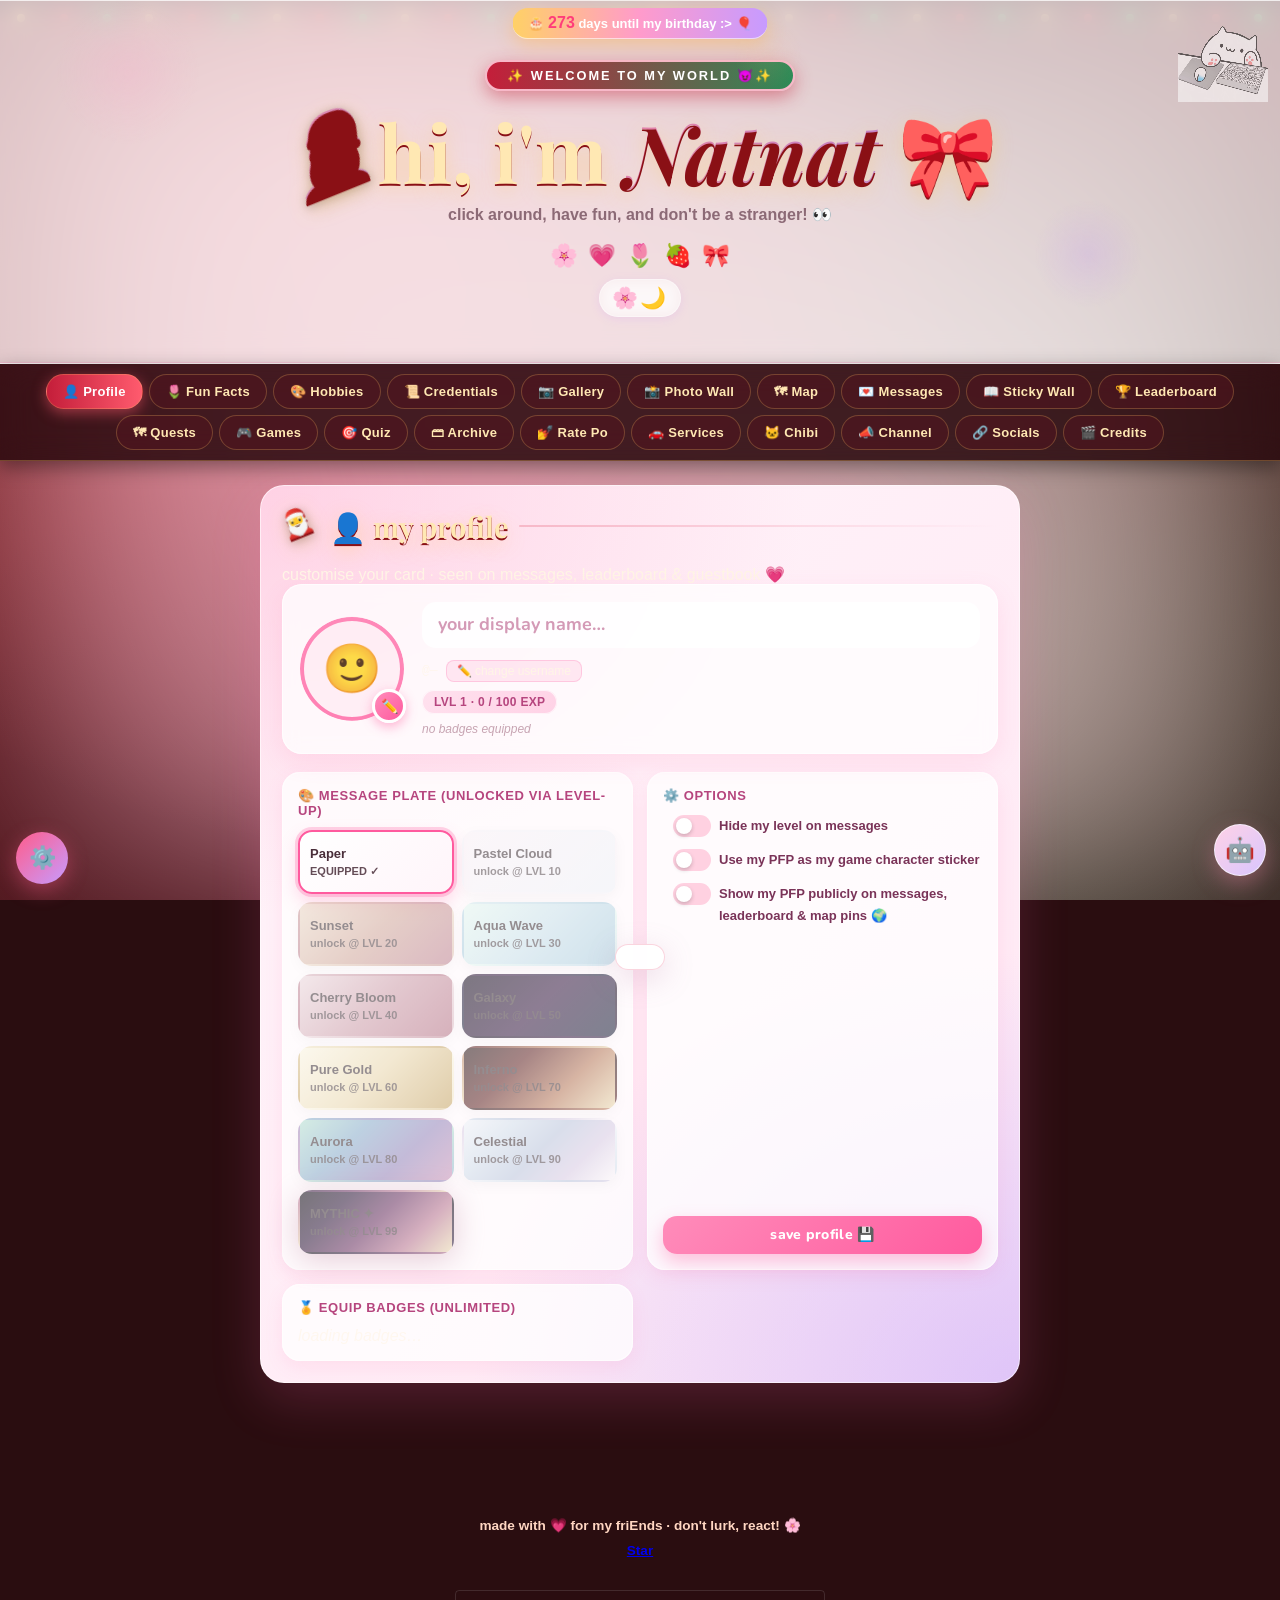
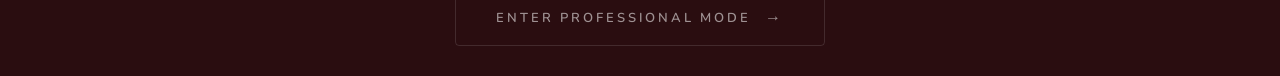
==== commit 20af566f: "Archive and sort buttons and tabs patch" ====
--- a/index.html
+++ b/index.html
@@ -3,22 +3,218 @@
 <head>
   <meta charset="UTF-8">
   <meta name="viewport" content="width=device-width, initial-scale=1.0">
+
   <title>natnat's hidden corner 🎀</title>
+
+  <!-- FONTS -->
   <link href="https://fonts.googleapis.com/css2?family=Playfair+Display:ital,wght@0,400;0,700;1,400&family=Nunito:wght@400;600;700;800&display=swap" rel="stylesheet">
-  <link rel="stylesheet" href="style.css">
-  <link rel="stylesheet" href="style-new.css">
+
+  <!-- MAIN STYLES -->
+<link rel="stylesheet" href="style.css">
+<link rel="stylesheet" href="css/profile.css">
+<link rel="stylesheet" href="css/plates.css">
+
+<link rel="stylesheet" href="style-new.css">
+<link rel="stylesheet" href="cutscene-new.css">
+
+  <!-- MAP -->
   <link rel="stylesheet" href="https://unpkg.com/leaflet@1.9.4/dist/leaflet.css" crossorigin="">
   <script src="https://unpkg.com/leaflet@1.9.4/dist/leaflet.js" crossorigin="" defer></script>
+
+  <!-- GITHUB BUTTONS -->
   <script async defer src="https://buttons.github.io/buttons.js"></script>
+
+  <!-- AVATAR SYSTEM -->
+  <link rel="stylesheet" href="./avatar-frames/avatar-frames.css">
+  <link rel="stylesheet" href="avatar-fix.css">
+
+  <!-- THEME SYSTEM -->
+  <link rel="stylesheet" href="theme-system-v2.css">
+  <link rel="stylesheet" href="theme-fx-dual-layer.css">
+
+  <!-- PATCHES -->
+
+  <!-- PRESTIGE SYSTEM -->
+  <link rel="stylesheet" href="./prestige-system/styles/prestige-layout.css">
+  <link rel="stylesheet" href="./prestige-system/styles/badges.css">
+  <link rel="stylesheet" href="./prestige-system/styles/particles.css">
+  <link rel="stylesheet" href="./prestige-system/styles/mobile-fixes.css">
+  <link rel="stylesheet" href="css/all-patches.css">
+  <!-- All 8 bug fixes -->
+<link rel="stylesheet" href="all-fixes.css">
+<script src="all-fixes.js" defer></script>
+
+
+<style>
+/* ── Sort controls ── */
+.section-header-row {
+  display: flex;
+  align-items: center;
+  justify-content: space-between;
+  flex-wrap: wrap;
+  gap: 10px;
+  margin-bottom: 0;
+}
+.section-header-row .section-title,
+.section-header-row .react-title {
+  margin-bottom: 0;
+}
+.react-header-row {
+  margin-bottom: 8px;
+}
+.sort-select {
+  padding: 6px 10px;
+  border-radius: 8px;
+  border: 1px solid rgba(255,255,255,0.12);
+  background: rgba(255,255,255,0.06);
+  color: #e8e8f0;
+  font-size: 12px;
+  font-family: inherit;
+  cursor: pointer;
+  outline: none;
+  -webkit-appearance: none;
+  appearance: none;
+  background-image: url("data:image/svg+xml,%3Csvg xmlns='http://www.w3.org/2000/svg' width='10' height='6' viewBox='0 0 10 6'%3E%3Cpath d='M0 0l5 6 5-6z' fill='%23aaa'/%3E%3C/svg%3E");
+  background-repeat: no-repeat;
+  background-position: right 8px center;
+  padding-right: 24px;
+  transition: border-color .2s ease;
+}
+.sort-select:hover,
+.sort-select:focus {
+  border-color: rgba(255,255,255,0.3);
+  background-color: rgba(255,255,255,0.10);
+}
+/* ── Trading hobby image (1 image like sports) ── */
+[data-hobby="trading"] .hobby-img-wrap {
+  aspect-ratio: 16/7;
+}
+</style>
 </head>
 <body>
 
 <div id="loader">
   <div class="loader-content">
-    <h1 class="logo">nat.exe</h1>
+    <div class="loader-chibi" id="loaderChibi">🎀</div>
+    <h1 class="logo" id="loaderLogo">nat.exe</h1>
+    <p class="loader-sub" id="loaderSub">loading cuteness… please wait 🌸</p>
     <div class="loading-bar"><div class="loading-fill"></div></div>
+    <div class="loader-steps" id="loaderSteps">
+      <span class="ls-step" id="ls1">🌷 setting up</span>
+      <span class="ls-step" id="ls2">💗 loading friends</span>
+      <span class="ls-step" id="ls3">🎮 almost there</span>
+    </div>
+    <div class="loader-theme-pick" id="loaderThemePick">
+      <div class="ltp-label">pick a vibe ✨</div>
+      <div class="ltp-opts">
+        <button class="ltp-btn" data-theme="pink" title="Pink">🌸</button>
+        <button class="ltp-btn" data-theme="purple" title="Purple">💜</button>
+        <button class="ltp-btn" data-theme="light" title="Light">☀️</button>
+        <button class="ltp-btn" data-theme="dark" title="Dark">🌙</button>
+      </div>
+    </div>
+    <button class="loader-enter-btn" id="loaderEnterBtn"
+            onclick="loaderEnter()"
+            style="opacity:0;pointer-events:none;transition:opacity 0.5s ease">
+      let's go →
+    </button>
   </div>
 </div>
+<script>
+  // Apply theme early; customise loader for special seasonal themes
+  (function() {
+    var t = localStorage.getItem('natnat-theme') || 'pink';
+    document.body.setAttribute('data-theme', t);
+
+    // ── Special seasonal loader ──
+    var themeOverride = localStorage.getItem('nat-theme-override');
+    var loader = document.getElementById('loader');
+    if (loader) {
+      if (themeOverride === 'underwater') {
+        loader.classList.add('loader-underwater');
+        var logo = document.getElementById('loaderLogo');
+        var sub  = document.getElementById('loaderSub');
+        var chibi = document.getElementById('loaderChibi');
+        var steps1 = document.getElementById('ls1');
+        var steps2 = document.getElementById('ls2');
+        var steps3 = document.getElementById('ls3');
+        var pick  = document.getElementById('loaderThemePick');
+        if (logo)  logo.textContent  = 'the.archive';
+        if (sub)   sub.textContent   = 'diving into the deep… 🌊';
+        if (chibi) chibi.textContent = '🌊';
+        if (steps1) steps1.textContent = '🫧 descending…';
+        if (steps2) steps2.textContent = '🐠 finding the signal…';
+        if (steps3) steps3.textContent = '📼 loading memories…';
+        if (pick)  pick.style.display = 'none'; // hide theme picker underwater
+      } else if (themeOverride === 'christmas') {
+        loader.classList.add('loader-christmas');
+        var logo2 = document.getElementById('loaderLogo');
+        var sub2  = document.getElementById('loaderSub');
+        var chibi2 = document.getElementById('loaderChibi');
+        var s1 = document.getElementById('ls1');
+        var s2 = document.getElementById('ls2');
+        var s3 = document.getElementById('ls3');
+        if (logo2)  logo2.textContent  = '🎄 nat.exe';
+        if (sub2)   sub2.textContent   = 'ho ho ho… loading christmas 🎅';
+        if (chibi2) chibi2.textContent = '🎅';
+        if (s1) s1.textContent = '❄️ setting up decorations…';
+        if (s2) s2.textContent = '🎁 loading friends…';
+        if (s3) s3.textContent = '🦌 almost there!';
+      }
+    }
+
+    document.querySelectorAll('.ltp-btn').forEach(function(b) {
+      b.classList.toggle('active', b.dataset.theme === t);
+      b.onclick = function() {
+        document.body.setAttribute('data-theme', b.dataset.theme);
+        localStorage.setItem('natnat-theme', b.dataset.theme);
+        document.querySelectorAll('.ltp-btn').forEach(function(x) { x.classList.remove('active'); });
+        b.classList.add('active');
+        showEnterBtn();
+      };
+    });
+    // Animate loader steps
+    ['ls1','ls2','ls3'].forEach(function(id, i) {
+      setTimeout(function() {
+        var el = document.getElementById(id);
+        if (el) el.classList.add('visible');
+      }, 400 + i * 700);
+    });
+    // Auto-show enter button after steps finish
+    setTimeout(showEnterBtn, 2800);
+  })();
+
+  var _loaderDone = false;
+  function showEnterBtn() {
+    var btn = document.getElementById('loaderEnterBtn');
+    if (!btn) return;
+    btn.style.opacity = '1';
+    btn.style.pointerEvents = 'auto';
+  }
+  function loaderEnter() {
+    if (_loaderDone) return;
+    _loaderDone = true;
+    var l = document.getElementById('loader');
+    if (!l) return;
+    l.style.transition = 'opacity 0.4s ease';
+    l.style.opacity = '0';
+    l.style.pointerEvents = 'none';
+    setTimeout(function() { l.style.display = 'none'; }, 420);
+    // Underwater: launch cutscene HERE (inside user gesture so autoplay works)
+    if (localStorage.getItem('nat-theme-override') === 'underwater') {
+      var _uwTries = 0;
+      var _tryLaunch = function() {
+        if (typeof window._launchWaterCutsceneNow === 'function') {
+          window._launchWaterCutsceneNow();
+        } else if (_uwTries < 20) {
+          _uwTries++;
+          setTimeout(_tryLaunch, 150);
+        }
+      };
+      setTimeout(_tryLaunch, 300);
+    }
+  }
+</script>
 <audio id="sfxType" src="audio/type.mp3" preload="auto"></audio>
 
 <audio id="bgMusic" muted loop>
@@ -40,43 +236,13 @@
   </div>
 
   <div class="header-controls-row">
-    <button id="darkModeToggle" class="dark-mode-btn" title="Toggle dark/light mode" onclick="toggleDarkMode()">🌙</button>
-  </div>
-
-  <!-- #1 GitHub Buttons -->
-  <div class="github-btn-row">
-    <a class="github-button" href="https://github.com/nieytan"
-       data-color-scheme="no-preference: dark_high_contrast; light: light; dark: dark;"
-       data-size="large" aria-label="Follow @nieytan on GitHub">Follow @nieytan</a>
-    <a class="github-button" href="https://github.com/nieytan/funfactsaboutme"
-       data-color-scheme="no-preference: dark_high_contrast; light: light; dark: dark;"
-       data-icon="octicon-star" data-size="large"
-       aria-label="Star nieytan/funfactsaboutme on GitHub">Star</a>
-    <a class="github-button" href="https://github.com/nieytan/funfactsaboutme/issues"
-       data-color-scheme="no-preference: dark_high_contrast; light: light; dark: dark;"
-       data-icon="octicon-issue-opened" data-size="large"
-       aria-label="Issue nieytan/funfactsaboutme on GitHub">Issue</a>
-  </div>
-
-  <!-- #2 Social Media -->
-  <div class="socmed-row">
-    <a class="socmed-btn fb" href="https://www.facebook.com/nathan2wild" target="_blank" title="Facebook">
-      <svg viewBox="0 0 24 24" fill="currentColor"><path d="M18 2h-3a5 5 0 0 0-5 5v3H7v4h3v8h4v-8h3l1-4h-4V7a1 1 0 0 1 1-1h3z"/></svg>
-    </a>
-    <a class="socmed-btn ig" href="https://www.instagram.com/nhyieuw" target="_blank" title="Instagram">
-      <svg viewBox="0 0 24 24" fill="none" stroke="currentColor" stroke-width="2"><rect x="2" y="2" width="20" height="20" rx="5" ry="5"/><path d="M16 11.37A4 4 0 1 1 12.63 8 4 4 0 0 1 16 11.37z"/><line x1="17.5" y1="6.5" x2="17.51" y2="6.5"/></svg>
-    </a>
-    <a class="socmed-btn tt" href="https://www.tiktok.com/@02838207392938344779025k" target="_blank" title="TikTok">
-      <svg viewBox="0 0 24 24" fill="currentColor"><path d="M19.59 6.69a4.83 4.83 0 0 1-3.77-4.25V2h-3.45v13.67a2.89 2.89 0 0 1-2.88 2.5 2.89 2.89 0 0 1-2.89-2.89 2.89 2.89 0 0 1 2.89-2.89c.28 0 .54.04.79.1V9.01a6.34 6.34 0 0 0-6.34 6.34 6.34 6.34 0 0 0 6.34 6.34 6.34 6.34 0 0 0 6.33-6.34V8.69a8.18 8.18 0 0 0 4.78 1.52V6.75a4.85 4.85 0 0 1-1.01-.06z"/></svg>
-    </a>
-    <a class="socmed-btn gh" href="https://github.com/nieytan" target="_blank" title="GitHub">
-      <svg viewBox="0 0 24 24" fill="currentColor"><path d="M12 2C6.477 2 2 6.484 2 12.017c0 4.425 2.865 8.18 6.839 9.504.5.092.682-.217.682-.483 0-.237-.008-.868-.013-1.703-2.782.605-3.369-1.343-3.369-1.343-.454-1.158-1.11-1.466-1.11-1.466-.908-.62.069-.608.069-.608 1.003.07 1.531 1.032 1.531 1.032.892 1.53 2.341 1.088 2.91.832.092-.647.35-1.088.636-1.338-2.22-.253-4.555-1.113-4.555-4.951 0-1.093.39-1.988 1.029-2.688-.103-.253-.446-1.272.098-2.65 0 0 .84-.27 2.75 1.026A9.564 9.564 0 0 1 12 6.844a9.59 9.59 0 0 1 2.504.337c1.909-1.296 2.747-1.027 2.747-1.027.546 1.379.202 2.398.1 2.651.64.7 1.028 1.595 1.028 2.688 0 3.848-2.339 4.695-4.566 4.943.359.309.678.92.678 1.855 0 1.338-.012 2.419-.012 2.747 0 .268.18.58.688.482A10.019 10.019 0 0 0 22 12.017C22 6.484 17.522 2 12 2z"/></svg>
-    </a>
-    <a class="socmed-btn dc" href="https://discord.com/1132595804721397791" target="_blank" title="Discord">
-      <svg viewBox="0 0 24 24" fill="currentColor"><path d="M20.317 4.37a19.791 19.791 0 0 0-4.885-1.515.074.074 0 0 0-.079.037c-.21.375-.444.864-.608 1.25a18.27 18.27 0 0 0-5.487 0 12.64 12.64 0 0 0-.617-1.25.077.077 0 0 0-.079-.037A19.736 19.736 0 0 0 3.677 4.37a.07.07 0 0 0-.032.027C.533 9.046-.32 13.58.099 18.057a.082.082 0 0 0 .031.057 19.9 19.9 0 0 0 5.993 3.03.078.078 0 0 0 .084-.028 14.09 14.09 0 0 0 1.226-1.994.076.076 0 0 0-.041-.106 13.107 13.107 0 0 1-1.872-.892.077.077 0 0 1-.008-.128 10.2 10.2 0 0 0 .372-.292.074.074 0 0 1 .077-.01c3.928 1.793 8.18 1.793 12.062 0a.074.074 0 0 1 .078.01c.12.098.246.198.373.292a.077.077 0 0 1-.006.127 12.299 12.299 0 0 1-1.873.892.077.077 0 0 0-.041.107c.36.698.772 1.362 1.225 1.993a.076.076 0 0 0 .084.028 19.839 19.839 0 0 0 6.002-3.03.077.077 0 0 0 .032-.054c.5-5.177-.838-9.674-3.549-13.66a.061.061 0 0 0-.031-.03z"/></svg>
-    </a>
-  </div>
+    <div id="themeIndicator" class="theme-indicator" title="current theme">🌸🌙</div>
+  </div>
+
+  <!-- GitHub buttons moved to 🔗 Socials tab — see tabs.js -->
+  <div id="visitorCounter" style="font-size:12px;opacity:0;transition:opacity 0.6s ease;margin-top:6px;color:var(--text-sub,#a0607a)"></div>
 </header>
+<div id="tabsTopAnchor"></div>
 
 <main>
 
@@ -126,7 +292,15 @@
 
   <!-- #4 Photo Gallery — Photo Wall style with reactions -->
   <section class="gallery-section">
-    <h2 class="section-title">📷 photos · react to each</h2>
+    <div class="section-header-row">
+        <h2 class="section-title">📷 photos · react to each</h2>
+        <select class="sort-select" id="gallerySort" onchange="window.sortGallery(this.value)">
+          <option value="default">Default</option>
+          <option value="most-reacted">Most reacted</option>
+          <option value="newest">Newest first</option>
+          <option value="oldest">Oldest first</option>
+        </select>
+      </div>
     <p class="section-sub">double-tap a photo to react ✨ · last one is special 👀</p>
     <div class="photos-wall-grid" id="photosWallGrid"></div>
   </section>
@@ -134,7 +308,14 @@
   <!-- Rate Me -->
   <section class="react-section">
     <div class="react-card">
-      <h2 class="react-title">💅 rate po :></h2>
+      <div class="section-header-row react-header-row">
+            <h2 class="react-title">💅 rate po :></h2>
+            <select class="sort-select" id="reactSort" onchange="window.sortReactions(this.value)">
+              <option value="default">Default</option>
+              <option value="top">Most votes</option>
+              <option value="az">A → Z</option>
+            </select>
+          </div>
       <p class="react-sub">after mong tiisin yung lahat ng 'to, ano na feel mo? 😭</p>
       <div class="react-buttons">
         <button class="big-reaction-btn" onclick="bigReact(this,'🙀 lAaH',0)"><span class="emoji">😍</span><span class="label">Obsessed</span><span class="cnt" id="cnt-0">0</span></button>
@@ -160,60 +341,66 @@
       <div class="service-row" data-id="bike">
         <span>🚲 Bike — ₱100</span>
         <div class="service-actions">
-          <button onclick="rateService('bike', this)">⭐ <span id="star-bike">0</span></button>
-          <button onclick="heartService('bike', this)">❤️ <span id="heart-bike">0</span></button>
+          <button onclick="rateService('bike', this)">⭐</button>
+          <button onclick="heartService('bike', this)">❤️</button>
           <button class="service-btn" onclick="book('Bike lesson')">Book</button>
         </div>
+        <div class="svc-totals">⭐ <span id="star-bike">0</span> · ❤️ <span id="heart-bike">0</span></div>
       </div>
 
       <!-- 🛵 E-bike -->
       <div class="service-row" data-id="ebike">
         <span>🛵 E-bike — ₱200</span>
         <div class="service-actions">
-          <button onclick="rateService('ebike', this)">⭐ <span id="star-ebike">0</span></button>
-          <button onclick="heartService('ebike', this)">❤️ <span id="heart-ebike">0</span></button>
+          <button onclick="rateService('ebike', this)">⭐</button>
+          <button onclick="heartService('ebike', this)">❤️</button>
           <button class="service-btn" onclick="book('E-bike lesson')">Book</button>
         </div>
+        <div class="svc-totals">⭐ <span id="star-ebike">0</span> · ❤️ <span id="heart-ebike">0</span></div>
       </div>
 
       <!-- 🏍 Motor Auto -->
       <div class="service-row" data-id="motor-auto">
         <span>🏍 Motor (Automatic)</span>
         <div class="service-actions">
-          <button onclick="rateService('motor-auto', this)">⭐ <span id="star-motor-auto">0</span></button>
-          <button onclick="heartService('motor-auto', this)">❤️ <span id="heart-motor-auto">0</span></button>
+          <button onclick="rateService('motor-auto', this)">⭐</button>
+          <button onclick="heartService('motor-auto', this)">❤️</button>
           <button class="service-btn" onclick="book('Motor Automatic lesson')">Teach me</button>
         </div>
+        <div class="svc-totals">⭐ <span id="star-motor-auto">0</span> · ❤️ <span id="heart-motor-auto">0</span></div>
       </div>
 
       <!-- 🏍 Motor Manual -->
       <div class="service-row" data-id="motor-manual">
         <span>🏍 Motor (Manual)</span>
         <div class="service-actions">
-          <button onclick="rateService('motor-manual', this)">⭐ <span id="star-motor-manual">0</span></button>
-          <button onclick="heartService('motor-manual', this)">❤️ <span id="heart-motor-manual">0</span></button>
+          <button onclick="rateService('motor-manual', this)">⭐</button>
+          <button onclick="heartService('motor-manual', this)">❤️</button>
           <button class="service-btn" onclick="book('Motor Manual lesson')">Teach me</button>
         </div>
+        <div class="svc-totals">⭐ <span id="star-motor-manual">0</span> · ❤️ <span id="heart-motor-manual">0</span></div>
       </div>
 
       <!-- 🚗 Car Auto -->
       <div class="service-row" data-id="car-auto">
         <span>🚗 Car (Automatic)</span>
         <div class="service-actions">
-          <button onclick="rateService('car-auto', this)">⭐ <span id="star-car-auto">0</span></button>
-          <button onclick="heartService('car-auto', this)">❤️ <span id="heart-car-auto">0</span></button>
-          <button class="service-btn" onclick="book('Car Automatic lesson')">Teach me</button>
-        </div>
+          <button onclick="rateService('car-auto', this)">⭐</button>
+          <button onclick="heartService('car-auto', this)">❤️</button>
+          <button class="service-btn" onclick="book('Car Automatic lesson')">Book</button>
+        </div>
+        <div class="svc-totals">⭐ <span id="star-car-auto">0</span> · ❤️ <span id="heart-car-auto">0</span></div>
       </div>
 
       <!-- 🚗 Car Manual -->
       <div class="service-row" data-id="car-manual">
         <span>🚗 Car (Manual)</span>
         <div class="service-actions">
-          <button onclick="rateService('car-manual', this)">⭐ <span id="star-car-manual">0</span></button>
-          <button onclick="heartService('car-manual', this)">❤️ <span id="heart-car-manual">0</span></button>
-          <button class="service-btn" onclick="book('Car Manual lesson')">Teach me</button>
-        </div>
+          <button onclick="rateService('car-manual', this)">⭐</button>
+          <button onclick="heartService('car-manual', this)">❤️</button>
+          <button class="service-btn" onclick="book('Car Manual lesson')">Book</button>
+        </div>
+        <div class="svc-totals">⭐ <span id="star-car-manual">0</span> · ❤️ <span id="heart-car-manual">0</span></div>
       </div>
 
     </div>
@@ -225,28 +412,31 @@
       <div class="service-row" data-id="friend">
         <span>🤝 Be my friend — ₱1,000</span>
         <div class="service-actions">
-          <button onclick="rateService('friend', this)">⭐ <span id="star-friend">0</span></button>
-          <button onclick="heartService('friend', this)">❤️ <span id="heart-friend">0</span></button>
+          <button onclick="rateService('friend', this)">⭐</button>
+          <button onclick="heartService('friend', this)">❤️</button>
           <button class="service-btn" onclick="book('Friend application')">Apply</button>
         </div>
+        <div class="svc-totals">⭐ <span id="star-friend">0</span> · ❤️ <span id="heart-friend">0</span></div>
       </div>
 
       <div class="service-row" data-id="bestfriend">
         <span>💗 Bestfriend — ₱5,000</span>
         <div class="service-actions">
-          <button onclick="rateService('bestfriend', this)">⭐ <span id="star-bestfriend">0</span></button>
-          <button onclick="heartService('bestfriend', this)">❤️ <span id="heart-bestfriend">0</span></button>
+          <button onclick="rateService('bestfriend', this)">⭐</button>
+          <button onclick="heartService('bestfriend', this)">❤️</button>
           <button class="service-btn" onclick="book('Bestfriend application')">Apply</button>
         </div>
+        <div class="svc-totals">⭐ <span id="star-bestfriend">0</span> · ❤️ <span id="heart-bestfriend">0</span></div>
       </div>
 
       <div class="service-row" data-id="gfbf">
-        <span>💘 GF/BF — ₱10,000 (Unavailable)</span>
+        <span>💘 GF/BF — ₱10,000</span>
         <div class="service-actions">
-          <button onclick="rateService('gfbf', this)">⭐ <span id="star-gfbf">0</span></button>
-          <button onclick="heartService('gfbf', this)">❤️ <span id="heart-gfbf">0</span></button>
-         <button class="service-btn disabled">Unavailable</button>
-        </div>
+          <button onclick="rateService('gfbf', this)">⭐</button>
+          <button onclick="heartService('gfbf', this)">❤️</button>
+          <button class="service-btn" onclick="book('GF/BF application')">Apply</button>
+        </div>
+        <div class="svc-totals">⭐ <span id="star-gfbf">0</span> · ❤️ <span id="heart-gfbf">0</span></div>
       </div>
 
     </div>
@@ -254,11 +444,9 @@
   </div>
 </section>
 
-<!-- 🎮🤖🔐 FLOATING LAUNCHERS -->
+<!-- 🤖 FLOATING LAUNCHERS -->
 <div class="nat-launchers">
-  <button class="nat-launcher" title="Play Mini-Game" onclick="openNatGame()">🎮</button>
   <button class="nat-launcher" title="Chat with AI Nat" onclick="openNatChat()">🤖</button>
-  <button class="nat-launcher nat-launcher-tiny" title="Role Login" onclick="openRoleLogin()">🔐</button>
   <span id="roleBadgeMount"></span>
 </div>
 
@@ -293,20 +481,42 @@
 <!-- 🤖 CHAT-NAT MODAL -->
 <div id="chatNatOverlay" class="nat-overlay hidden" onclick="if(event.target===this)closeChat()">
   <div class="nat-modal nat-modal-chat">
-    <button class="nat-x" onclick="closeChat()">×</button>
-    <div class="cn-head">
-      <div class="cn-avatar">🤖</div>
-      <div>
-        <div class="cn-name">AI Nat</div>
-        <div class="cn-status">replica · always online ✨</div>
-      </div>
-      <button class="cn-clear" onclick="clearChatHistory()" title="clear chat">🗑</button>
-    </div>
+    <!-- Header -->
+    <div class="cn-header">
+      <div class="cn-header-left">
+        <div class="cn-avatar-ring">
+          <div class="cn-avatar">🤖</div>
+          <div class="cn-online-dot"></div>
+        </div>
+        <div class="cn-header-info">
+          <div class="cn-name">AI Nat</div>
+          <div class="cn-status">🟢 always online · replica mode ✨</div>
+        </div>
+      </div>
+      <div class="cn-header-actions">
+        <button class="cn-clear" onclick="clearChatHistory()" title="clear chat">🗑</button>
+        <button class="cn-close-btn" onclick="closeChat()">✕</button>
+      </div>
+    </div>
+
+    <!-- Quick prompts -->
+    <div class="cn-quick-prompts">
+      <button class="cn-prompt" onclick="sendChatNat('who are you?')">who are you? 👀</button>
+      <button class="cn-prompt" onclick="sendChatNat('what are your hobbies?')">hobbies? 🎨</button>
+      <button class="cn-prompt" onclick="sendChatNat('how old are you?')">age? 🎂</button>
+      <button class="cn-prompt" onclick="sendChatNat('how are you?')">kamusta? 🌸</button>
+    </div>
+
+    <!-- Chat messages -->
     <div id="chatNatList" class="cn-list"></div>
+
+    <!-- Input -->
     <div class="cn-input">
-      <input id="chatNatInput" placeholder="say something to AI nat…"
+      <input id="chatNatInput" placeholder="message AI nat…"
              onkeydown="if(event.key==='Enter')sendChatNat()" />
-      <button onclick="sendChatNat()">▶</button>
+      <button class="cn-send-btn" onclick="sendChatNat()">
+        <svg viewBox="0 0 24 24" fill="currentColor" width="18" height="18"><path d="M2 21l21-9L2 3v7l15 2-15 2v7z"/></svg>
+      </button>
     </div>
   </div>
 </div>
@@ -314,15 +524,15 @@
 <!-- 🏆 LEADERBOARD -->
 <section class="leaderboard-section">
   <div class="leaderboard">
-    <h3>🏆 Leaderboard <span id="lbSortLabel" style="opacity:.6;font-weight:600;font-size:13px">— Best Overall</span></h3>
+    <h3>🏆 Leaderboard <span id="lbSortLabel" style="opacity:.6;font-weight:600;font-size:13px">— Most Stars Given</span></h3>
     <div class="lb-sort-tabs">
-      <button class="lb-sort-btn active" data-sort="overall"     onclick="setLeaderboardSort('overall')">🏆 Overall</button>
+      <button class="lb-sort-btn active" data-sort="stars"       onclick="setLeaderboardSort('stars')">⭐ Highest Stars</button>
+      <button class="lb-sort-btn" data-sort="hearts"             onclick="setLeaderboardSort('hearts')">❤️ Highest Hearts</button>
+      <button class="lb-sort-btn" data-sort="combos"             onclick="setLeaderboardSort('combos')">🎖 Highest Combos</button>
+      <button class="lb-sort-btn" data-sort="overall"            onclick="setLeaderboardSort('overall')">🏆 Overall</button>
+      <button class="lb-sort-btn" data-sort="game"               onclick="setLeaderboardSort('game')">🎮 Game Points</button>
       <button class="lb-sort-btn" data-sort="upvotes"            onclick="setLeaderboardSort('upvotes')">▲ Upvotes</button>
       <button class="lb-sort-btn" data-sort="reactions"          onclick="setLeaderboardSort('reactions')">💬 Reactions</button>
-      <button class="lb-sort-btn" data-sort="combos"             onclick="setLeaderboardSort('combos')">🎖 Highest Combo</button>
-      <button class="lb-sort-btn" data-sort="game"               onclick="setLeaderboardSort('game')">🎮 Game Points</button>
-      <button class="lb-sort-btn" data-sort="stars"              onclick="setLeaderboardSort('stars')">⭐ Most Stars</button>
-      <button class="lb-sort-btn" data-sort="hearts"             onclick="setLeaderboardSort('hearts')">❤️ Most Hearts</button>
     </div>
     <div id="leaderboardList">
       <p class="loading-text" style="text-align:center;opacity:.6">walang nag-iiwan ng message pa… 👀</p>
@@ -333,9 +543,19 @@
 
   <!-- #6 Hobbies -->
   <section class="hobbies-section">
-    <h2 class="section-title">🎨 hobbies & interests</h2>
+    <div class="section-header-row">
+        <h2 class="section-title">🎨 hobbies & interests</h2>
+        <select class="sort-select" id="hobbiesSort" onchange="window.sortHobbies(this.value)">
+          <option value="default">Default order</option>
+          <option value="az">A → Z</option>
+          <option value="za">Z → A</option>
+          <option value="top-react">Most reacted</option>
+        </select>
+      </div>
     <div class="hobbies-grid">
-      <div class="hobby-card hobby-rich">
+
+      <!-- 📷 Photography -->
+      <div class="hobby-card hobby-rich" data-hobby="photo">
         <div class="hobby-img-wrap">
           <img src="images/hobby_photo.jpg" alt="Photography" class="hobby-img" onerror="this.style.display='none';this.nextElementSibling.style.display='flex'">
           <div class="hobby-placeholder" style="display:none">📷</div>
@@ -348,35 +568,54 @@
             <span class="hobby-price-tag">🎨 Edit ₱500</span>
           </div>
           <div class="hobby-samples" id="photoSamples">
-            <div class="sample-slot"><img src="https://picsum.photos/seed/natphoto1/200/150" alt="photography sample" style="width:100%;height:100%;object-fit:cover;border-radius:8px"></div>
-            <div class="sample-slot"><img src="https://picsum.photos/seed/natphoto2/200/150" alt="photography sample" style="width:100%;height:100%;object-fit:cover;border-radius:8px"></div>
-            <div class="sample-slot"><img src="https://picsum.photos/seed/natphoto3/200/150" alt="photography sample" style="width:100%;height:100%;object-fit:cover;border-radius:8px"></div>
-          </div>
-          <a class="service-btn" href="https://github.com/nieytan/funfactsaboutme/issues/new?title=Photography+Request" target="_blank">Book 📋</a>
-        </div>
-      </div>
-      <div class="hobby-card hobby-rich">
-        <div class="hobby-img-wrap"><div class="hobby-placeholder">💻</div></div>
+            <div class="sample-slot"><img src="images/hobby_photo1.jpg" alt="photography sample" style="width:100%;height:100%;object-fit:cover;border-radius:8px"></div>
+            <div class="sample-slot"><img src="images/hobby_photo2.jpg" alt="photography sample" style="width:100%;height:100%;object-fit:cover;border-radius:8px"></div>
+            <div class="sample-slot"><img src="images/hobby_photo3.jpg" alt="photography sample" style="width:100%;height:100%;object-fit:cover;border-radius:8px"></div>
+          </div>
+          <a class="service-btn hobby-book-btn" href="https://m.me/nathan2wild" target="_blank" onclick="window.awardLocalBadge&&awardLocalBadge('hobby_photo')">📩 Book via Messenger</a>
+        </div>
+      </div>
+
+      <!-- 💻 Coding -->
+      <div class="hobby-card hobby-rich" data-hobby="coding">
+        <div class="hobby-img-wrap">
+          <img src="images/hobby_coding.jpg" alt="Coding" class="hobby-img" onerror="this.style.display='none';this.nextElementSibling.style.display='flex'">
+          <div class="hobby-placeholder" style="display:none">💻</div>
+        </div>
         <div class="hobby-body">
-          <div class="hobby-name">Web Dev</div>
+          <div class="hobby-name">Coding</div>
           <div class="hobby-desc">Making things on the internet (like this site :>)</div>
-          <div class="hobby-samples">
-            <div class="sample-slot"><img src="https://picsum.photos/seed/natwebdev1/200/150" alt="web project" style="width:100%;height:100%;object-fit:cover;border-radius:8px"></div>
-            <div class="sample-slot"><img src="https://picsum.photos/seed/natwebdev2/200/150" alt="web project" style="width:100%;height:100%;object-fit:cover;border-radius:8px"></div>
-            <div class="sample-slot"><img src="https://picsum.photos/seed/natwebdev3/200/150" alt="web project" style="width:100%;height:100%;object-fit:cover;border-radius:8px"></div>
-          </div>
-        </div>
-      </div>
-      <div class="hobby-card" onclick="openFavorites()">
-        <div class="hobby-img-wrap"><div class="hobby-placeholder">🎬</div></div>
+          <div class="hobby-services">
+            <span class="hobby-price-tag">💻 Code for you ₱800</span>
+            <span class="hobby-price-tag">🐛 Help debug ₱700</span>
+            <span class="hobby-price-tag">🎮 Make a Game ₱1,000</span>
+          </div>
+          <button class="hobby-book-btn hobby-book-outline" type="button" onclick="showCodingProjects();window.awardLocalBadge&&awardLocalBadge('hobby_coding')">👀 See Projects</button>
+          <a class="hobby-book-btn" href="https://m.me/nathan2wild" target="_blank" onclick="window.awardLocalBadge&&awardLocalBadge('hobby_coding')">📩 Book via Messenger</a>
+        </div>
+      </div>
+
+      <!-- 🎬 Watch History -->
+      <div class="hobby-card hobby-rich" data-hobby="watch">
+        <div class="hobby-img-wrap">
+          <img src="images/hobby_watch.jpg" alt="Watch History" class="hobby-img" onerror="this.style.display='none';this.nextElementSibling.style.display='flex'">
+          <div class="hobby-placeholder" style="display:none">🎬</div>
+        </div>
         <div class="hobby-body">
-          <div class="hobby-name">My Watch history</div>
-          <div class="hobby-desc">tap to explore 👀</div>
-        </div>
-      </div>
-
-      <!-- ── 6 NEW HOBBIES with sample-photo slots ── -->
-      <div class="hobby-card hobby-rich">
+          <div class="hobby-name">Watch History</div>
+          <div class="hobby-desc">anime, kdrama, donghua — all consumed 👀</div>
+          <div class="hobby-services">
+            <span class="hobby-price-tag">🍿 Watch Together (Free)</span>
+          </div>
+          <div class="hobby-action-row">
+            <button class="hobby-book-btn hobby-book-outline" onclick="openFavorites();window.awardLocalBadge&&awardLocalBadge('hobby_watch')">📺 See Watch History</button>
+            <a class="hobby-book-btn" href="https://m.me/nathan2wild" target="_blank" onclick="window.awardLocalBadge&&awardLocalBadge('hobby_watch')">📩 Book via Messenger</a>
+          </div>
+        </div>
+      </div>
+
+      <!-- 🏆 Sports -->
+      <div class="hobby-card hobby-rich" data-hobby="sports">
         <div class="hobby-img-wrap">
           <img src="images/hobby_sports.jpg" alt="Sports" class="hobby-img" onerror="this.style.display='none';this.nextElementSibling.style.display='flex'">
           <div class="hobby-placeholder" style="display:none">🏆</div>
@@ -388,15 +627,12 @@
             <span class="sport-chip">🏸 Badminton</span>
             <span class="sport-chip">♟️ Chess</span>
           </div>
-          <div class="hobby-samples">
-            <div class="sample-slot"><img src="https://picsum.photos/seed/natsports1/200/150" alt="sports photo" style="width:100%;height:100%;object-fit:cover;border-radius:8px"></div>
-            <div class="sample-slot"><img src="https://picsum.photos/seed/natsports2/200/150" alt="sports photo" style="width:100%;height:100%;object-fit:cover;border-radius:8px"></div>
-            <div class="sample-slot"><img src="https://picsum.photos/seed/natsports3/200/150" alt="sports photo" style="width:100%;height:100%;object-fit:cover;border-radius:8px"></div>
-          </div>
-        </div>
-      </div>
-
-      <div class="hobby-card hobby-rich">
+          <a class="hobby-book-btn" href="https://m.me/nathan2wild" target="_blank" onclick="window.awardLocalBadge&&awardLocalBadge('hobby_sports')">🎮 Play with me</a>
+        </div>
+      </div>
+
+      <!-- 🎨 Digital Arts -->
+      <div class="hobby-card hobby-rich" data-hobby="digiart">
         <div class="hobby-img-wrap">
           <img src="images/hobby_digiart.jpg" alt="Digital Arts" class="hobby-img" onerror="this.style.display='none';this.nextElementSibling.style.display='flex'">
           <div class="hobby-placeholder" style="display:none">🎨</div>
@@ -404,15 +640,21 @@
         <div class="hobby-body">
           <div class="hobby-name">Digital Arts</div>
           <div class="hobby-desc">drawing pretty things on a screen ✨</div>
+          <div class="hobby-services">
+            <span class="hobby-price-tag">🖥️ Commission Digital art ₱500</span>
+            <span class="hobby-price-tag">✏️ Commission Traditional art ₱500</span>
+          </div>
           <div class="hobby-samples">
             <div class="sample-slot"><img src="images/sample_digiart1.jpg" alt="" onerror="this.parentElement.classList.add('empty'); this.remove()"><span class="sample-empty">🖼 add a photo</span></div>
             <div class="sample-slot"><img src="images/sample_digiart2.jpg" alt="" onerror="this.parentElement.classList.add('empty'); this.remove()"><span class="sample-empty">🖼 add a photo</span></div>
             <div class="sample-slot"><img src="images/sample_digiart3.jpg" alt="" onerror="this.parentElement.classList.add('empty'); this.remove()"><span class="sample-empty">🖼 add a photo</span></div>
           </div>
-        </div>
-      </div>
-
-      <div class="hobby-card hobby-rich">
+          <a class="service-btn hobby-book-btn" href="https://m.me/nathan2wild" target="_blank" onclick="window.awardLocalBadge&&awardLocalBadge('hobby_digiart')">📩 Book via Messenger</a>
+        </div>
+      </div>
+
+      <!-- 🎬 Cinematographer -->
+      <div class="hobby-card hobby-rich" data-hobby="cinema">
         <div class="hobby-img-wrap">
           <img src="images/hobby_cinema.jpg" alt="Cinematographer" class="hobby-img" onerror="this.style.display='none';this.nextElementSibling.style.display='flex'">
           <div class="hobby-placeholder" style="display:none">🎬</div>
@@ -420,15 +662,20 @@
         <div class="hobby-body">
           <div class="hobby-name">Cinematographer</div>
           <div class="hobby-desc">framing every shot like it's an A24 trailer 🎬</div>
+          <div class="hobby-services">
+            <span class="hobby-price-tag">🎬 Lighting & Music Equipment ₱600</span>
+          </div>
           <div class="hobby-samples">
             <div class="sample-slot"><img src="images/sample_cinema1.jpg" alt="" onerror="this.parentElement.classList.add('empty'); this.remove()"><span class="sample-empty">🎞 add a still</span></div>
             <div class="sample-slot"><img src="images/sample_cinema2.jpg" alt="" onerror="this.parentElement.classList.add('empty'); this.remove()"><span class="sample-empty">🎞 add a still</span></div>
             <div class="sample-slot"><img src="images/sample_cinema3.jpg" alt="" onerror="this.parentElement.classList.add('empty'); this.remove()"><span class="sample-empty">🎞 add a still</span></div>
           </div>
-        </div>
-      </div>
-
-      <div class="hobby-card hobby-rich">
+          <a class="hobby-book-btn" href="https://m.me/nathan2wild" target="_blank" onclick="window.awardLocalBadge&&awardLocalBadge('hobby_cinema')">📩 Book via Messenger</a>
+        </div>
+      </div>
+
+      <!-- 📹 Videographer -->
+      <div class="hobby-card hobby-rich" data-hobby="video">
         <div class="hobby-img-wrap">
           <img src="images/hobby_video.jpg" alt="Videographer" class="hobby-img" onerror="this.style.display='none';this.nextElementSibling.style.display='flex'">
           <div class="hobby-placeholder" style="display:none">📹</div>
@@ -436,15 +683,20 @@
         <div class="hobby-body">
           <div class="hobby-name">Videographer</div>
           <div class="hobby-desc">events, vlogs, b-roll, you name it 📹</div>
+          <div class="hobby-services">
+            <span class="hobby-price-tag">📹 Hire me as Videographer ₱800</span>
+          </div>
           <div class="hobby-samples">
             <div class="sample-slot"><img src="images/sample_video1.jpg" alt="" onerror="this.parentElement.classList.add('empty'); this.remove()"><span class="sample-empty">🎥 add a still</span></div>
             <div class="sample-slot"><img src="images/sample_video2.jpg" alt="" onerror="this.parentElement.classList.add('empty'); this.remove()"><span class="sample-empty">🎥 add a still</span></div>
             <div class="sample-slot"><img src="images/sample_video3.jpg" alt="" onerror="this.parentElement.classList.add('empty'); this.remove()"><span class="sample-empty">🎥 add a still</span></div>
           </div>
-        </div>
-      </div>
-
-      <div class="hobby-card hobby-rich">
+          <a class="hobby-book-btn" href="https://m.me/nathan2wild" target="_blank" onclick="window.awardLocalBadge&&awardLocalBadge('hobby_video')">📩 Book via Messenger</a>
+        </div>
+      </div>
+
+      <!-- ✂️ Photo / Video Editor -->
+      <div class="hobby-card hobby-rich" data-hobby="editor">
         <div class="hobby-img-wrap">
           <img src="images/hobby_editor.jpg" alt="Photo / Video Editor" class="hobby-img" onerror="this.style.display='none';this.nextElementSibling.style.display='flex'">
           <div class="hobby-placeholder" style="display:none">✂️</div>
@@ -452,12 +704,243 @@
         <div class="hobby-body">
           <div class="hobby-name">Photo / Video Editor</div>
           <div class="hobby-desc">turning raws into ✨magic✨ in post</div>
+          <div class="hobby-services">
+            <span class="hobby-price-tag">🖼 Photo Edit ₱600</span>
+            <span class="hobby-price-tag">🎞 Video Edit ₱700</span>
+          </div>
           <div class="hobby-samples">
             <div class="sample-slot"><img src="images/sample_edit1.jpg" alt="" onerror="this.parentElement.classList.add('empty'); this.remove()"><span class="sample-empty">🖼 add an edit</span></div>
             <div class="sample-slot"><img src="images/sample_edit2.jpg" alt="" onerror="this.parentElement.classList.add('empty'); this.remove()"><span class="sample-empty">🖼 add an edit</span></div>
             <div class="sample-slot"><img src="images/sample_edit3.jpg" alt="" onerror="this.parentElement.classList.add('empty'); this.remove()"><span class="sample-empty">🖼 add an edit</span></div>
           </div>
-        </div>
+          <a class="hobby-book-btn" href="https://m.me/nathan2wild" target="_blank" onclick="window.awardLocalBadge&&awardLocalBadge('hobby_editor')">📩 Book via Messenger</a>
+        </div>
+      </div>
+
+      <!-- 🎸 Playing Instruments -->
+      <div class="hobby-card hobby-rich" data-hobby="music">
+        <div class="hobby-img-wrap">
+          <img src="images/hobby_music.jpg" alt="Playing Instruments" class="hobby-img" onerror="this.style.display='none';this.nextElementSibling.style.display='flex'">
+          <div class="hobby-placeholder" style="display:none">🎸</div>
+        </div>
+        <div class="hobby-body">
+          <div class="hobby-name">Playing Instruments</div>
+          <div class="hobby-desc">strumming melodies & making music 🎵</div>
+          <div class="sports-tags">
+            <span class="sport-chip">🎸 Guitar</span>
+            <span class="sport-chip">🎹 Keyboard</span>
+             <span class="sport-chip">🎸  Bass</span>
+              <span class="sport-chip">🥁 Drums</span>
+              <span class="sport-chip">🪘 Cajon</span>
+              <span class="sport-chip">🎹 Piano Tiles</span>
+          </div>
+          <div class="hobby-services">
+            <span class="hobby-price-tag">🎵 Hire me as Musician ₱600</span>
+          </div>
+          <div class="hobby-samples">
+            <div class="sample-slot"><img src="images/sample_music1.jpg" alt="" onerror="this.parentElement.classList.add('empty'); this.remove()"><span class="sample-empty">🎵 add a photo</span></div>
+            <div class="sample-slot"><img src="images/sample_music2.jpg" alt="" onerror="this.parentElement.classList.add('empty'); this.remove()"><span class="sample-empty">🎵 add a photo</span></div>
+            <div class="sample-slot"><img src="images/sample_music3.jpg" alt="" onerror="this.parentElement.classList.add('empty'); this.remove()"><span class="sample-empty">🎵 add a photo</span></div>
+          </div>
+          <a class="hobby-book-btn" href="https://m.me/nathan2wild" target="_blank" onclick="window.awardLocalBadge&&awardLocalBadge('hobby_music')">📩 Book via Messenger</a>
+        </div>
+      </div>
+
+      <!-- 🎮 Games -->
+      <div class="hobby-card hobby-rich" data-hobby="games">
+        <div class="hobby-img-wrap">
+          <img src="images/hobby_games.jpg" alt="Games" class="hobby-img" onerror="this.style.display='none';this.nextElementSibling.style.display='flex'">
+          <div class="hobby-placeholder" style="display:none">🎮</div>
+        </div>
+        <div class="hobby-body">
+          <div class="hobby-name">Games</div>
+          <div class="hobby-desc">occasional gamer, certified landi 🎮</div>
+          <div class="sports-tags">
+            <span class="sport-chip">🟥 Roblox</span>
+            <span class="sport-chip">⛏ Minecraft</span>
+            <span class="sport-chip">⚡ PGR</span>
+            <span class="sport-chip">😺 Filter Games</span>
+          </div>
+          <div class="hobby-samples">
+            <div class="sample-slot"><img src="images/sample_games1.jpg" alt="" onerror="this.parentElement.classList.add('empty'); this.remove()"><span class="sample-empty">🎮 add a screenshot</span></div>
+            <div class="sample-slot"><img src="images/sample_games2.jpg" alt="" onerror="this.parentElement.classList.add('empty'); this.remove()"><span class="sample-empty">🎮 add a screenshot</span></div>
+            <div class="sample-slot"><img src="images/sample_games3.jpg" alt="" onerror="this.parentElement.classList.add('empty'); this.remove()"><span class="sample-empty">🎮 add a screenshot</span></div>
+          </div>
+          <a class="hobby-book-btn" href="https://m.me/nathan2wild" target="_blank" onclick="window.awardLocalBadge&&awardLocalBadge('hobby_games')">🎮 Play with me</a>
+        </div>
+      </div>
+      <!-- 📈 Trading -->
+      <div class="hobby-card hobby-rich" data-hobby="trading">
+        <div class="hobby-img-wrap">
+          <img src="images/hobby_trading.jpg" alt="Trading" class="hobby-img" onerror="this.style.display='none';this.nextElementSibling.style.display='flex'">
+          <div class="hobby-placeholder" style="display:none">📈</div>
+        </div>
+        <div class="hobby-body">
+          <div class="hobby-name">Trading</div>
+          <div class="hobby-desc">charts, candles & catching the dip 📊</div>
+          <div class="sports-tags">
+            <span class="sport-chip">📉 Forex</span>
+            <span class="sport-chip">📈 Stocks</span>
+            <span class="sport-chip">🪙 Crypto</span>
+          </div>
+          <div class="hobby-services">
+            <span class="hobby-price-tag">🏦 Broker Price ₱1,000</span>
+            <span class="hobby-price-tag">📚 Teach you Trading ₱2,000</span>
+          </div>
+          <a class="hobby-book-btn" href="https://m.me/nathan2wild" target="_blank" onclick="window.awardLocalBadge&&awardLocalBadge('hobby_trading')">📩 Book via Messenger</a>
+        </div>
+      </div>
+
+
+    </div>
+  </section>
+
+  <!-- 📜 CREDENTIALS SECTION -->
+  <section id="credentialsSection">
+    <h2 class="section-title">📜 credentials</h2>
+    <p class="section-sub">the receipts 🧾✨</p>
+
+    <div class="cred-grid">
+
+      <!-- Academic Record -->
+      <div class="cred-card">
+        <div class="cred-card-head">🎓 Academic Record</div>
+
+        <div class="cred-grade-group">
+          <div class="cred-grade-label">Kinder – Grade 6</div>
+          <div class="cred-item cred-muted">nakalimutan na… 😭</div>
+        </div>
+
+        <div class="cred-grade-group">
+          <div class="cred-grade-label">Grade 7</div>
+          <div class="cred-item">🥇 1st Quarter — Top 5, With Honors</div>
+          <div class="cred-item">🥇 2nd Quarter — Top, With Honors</div>
+          <div class="cred-item">🥇 3rd Quarter — Top, With Honors</div>
+          <div class="cred-item">🥇 4th Quarter — Top, With Honors</div>
+        </div>
+
+        <div class="cred-grade-group">
+          <div class="cred-grade-label">Grade 8</div>
+          <div class="cred-item">🥇 1st Quarter — Top, With Honors</div>
+          <div class="cred-item">🥇 2nd Quarter — Top, With Honors</div>
+          <div class="cred-item">🥇 3rd Quarter — Top, With Honors</div>
+          <div class="cred-item">🥇 4th Quarter — Top 6, With Honors</div>
+        </div>
+
+        <div class="cred-grade-group">
+          <div class="cred-grade-label">Grade 9</div>
+          <div class="cred-item">🥇 1st Quarter — Top, With Honors</div>
+          <div class="cred-item">🥇 2nd Quarter — Top, With Honors</div>
+          <div class="cred-item">🥇 3rd Quarter — Top 6, With Honors</div>
+          <div class="cred-item">🥇 4th Quarter — Top 6, With Honors</div>
+        </div>
+
+        <div class="cred-grade-group">
+          <div class="cred-grade-label">Grade 10</div>
+          <div class="cred-item">🌟 1st Quarter — Top 2, With Honors</div>
+          <div class="cred-item">🌟 2nd Quarter — Top 1, With High Honors</div>
+          <div class="cred-item">🌟 3rd Quarter — Top 3, With High Honors</div>
+          <div class="cred-item">🌟 4th Quarter — Top 2, With Highest Honors</div>
+          <div class="cred-item">🌟 4th Quarter — Top, With Highest Honors</div>
+        </div>
+      </div>
+
+      <!-- Significant Records -->
+      <div class="cred-card">
+        <div class="cred-card-head">🏆 Significant Records</div>
+        <div class="cred-item cred-award">🥇 1st Place — Grade 9 Speech Choir (English Month)</div>
+        <div class="cred-item cred-award">🏆 Champion — Grade 9 Speech Choir (ESP Month)</div>
+        <div class="cred-item cred-award">🎬 Best in Documentary — Grade 10 (English Month)</div>
+        <div class="cred-item cred-award">🎸 Grade 10 Battle of the Bands Representative</div>
+        <div class="cred-item cred-award">💃 2nd Place — AP Gala Cotillion</div>
+        <div class="cred-item cred-award">🌱 Student Guide — Gulayan sa Paaralan (Regional Level)</div>
+        <div class="cred-item cred-award">🏫 Best in ESP S.Y 2022–2023</div>
+        <div class="cred-item cred-award">🎓 Graduated CHARLIE — Aristotle of CL Masidlan 2026</div>
+        <div class="cred-item cred-award">📋 Highest Rating — Final Drill Examination CAT</div>
+        <div class="cred-item cred-award">🏀 2nd Place — Intercluster Basketball</div>
+        <div class="cred-item cred-award">🏐 3rd Place — Intercluster Volleyball</div>
+        <div class="cred-divider">Participations</div>
+        <div class="cred-item">📐 MTAP Participant</div>
+        <div class="cred-item">🎸 Grade 9 Acoustic Battle of the Bands</div>
+        <div class="cred-item">🌍 UN Gala (AP Month)</div>
+        <div class="cred-item">💼 Career Development Support Program</div>
+        <div class="cred-item">🎄 Pamaskong Handog</div>
+        <div class="cred-item">🎸 Grade 10 Battle of The Bands</div>
+        <div class="cred-item">💞 LoveFestGala</div>
+        <div class="cred-item">➕ Math Summer Class</div>
+        <div class="cred-item">🚫 Drug Abuse and Prevention Seminar</div>
+        <div class="cred-item">💻 "Walang Iwanan Sa Digital Bayanihan" (ICT Month)</div>
+        <div class="cred-item">🗣 "Tara Usap, G!" Seminar</div>
+        <div class="cred-item">💍 "Say No to Early Marriage, Say No to Early Pregnancy" Seminar</div>
+        <div class="cred-item">🎀 HIV/AIDS Awareness Seminar</div>
+        <div class="cred-item">👫 Friendship Day</div>
+        <div class="cred-item">💧 Maynilad Seminar — Grade 9</div>
+        <div class="cred-item">💧 Maynilad Seminar — Grade 10</div>
+        <div class="cred-item">⭐ Campus Star</div>
+        <div class="cred-item">🎵 Mini Concert</div>
+        <div class="cred-item">🎤 Emcee — HIV/AIDS Awareness Seminar</div>
+        <div class="cred-item">🔧 Technical — Maynilad Seminar</div>
+        <div class="cred-item">📚 Career Guidance Orientation</div>
+        <div class="cred-item">📖 Career Guidance — SHS Curriculum (Grade 10)</div>
+      </div>
+
+      <!-- Leadership Record -->
+      <div class="cred-card">
+        <div class="cred-card-head">👑 Leadership Record</div>
+        <div class="cred-item cred-award">🏛 WiNS Council — JHS PIO (Grade 8)</div>
+        <div class="cred-item cred-award">🏛 WiNS Council — JHS Vice President (Grade 9)</div>
+         <div class="cred-item cred-award">🏛 WiNS Council — JHS Temporary President (Grade 9)</div>
+        <div class="cred-item cred-award">🏛 WiNS Council — JHS President (Grade 10)</div>
+        <div class="cred-item cred-award">📢 WiNS Council — Overall External PIO (Grade 10)</div>
+        <div class="cred-item">📰 Campus Journalism — Member (Grade 10)</div>
+        <div class="cred-item">🌏 AP Club — Grade 10 Representative</div>
+        <div class="cred-item">📱 Sum Club — Social Media Manager (Grade 10)</div>
+        <div class="cred-item">🤝 SamaFil JHS — Member (Grade 10)</div>
+        <div class="cred-item">🏫 Assisted LYSB MNHS — WiNS Council</div>
+        <div class="cred-divider">Class Positions</div>
+        <div class="cred-item">📌 Grade 7 Accommodating — Class Mayor</div>
+        <div class="cred-item">📌 Grade 8 Aster — Class Vice Mayor</div>
+        <div class="cred-item">📌 Grade 9 Apple Tree — Private Escort</div>
+        <div class="cred-item cred-muted">📌 Grade 10 Aristotle — Tambay nalang 😭</div>
+      </div>
+
+    </div>
+  </section>
+
+  <!-- Tutoring Services -->
+  <section id="tutoringSection" class="tutoring-section">
+    <h2 class="section-title">📚 tutoring services</h2>
+    <p class="section-sub">one-on-one · personalized · affordable 💗</p>
+    <div class="tutoring-grid">
+      <div class="tutoring-card">
+        <div class="tutoring-icon">👨‍🏫</div>
+        <div class="tutoring-info">
+          <div class="tutoring-title">Tutoring — Grade 7 to 10</div>
+          <div class="tutoring-sub">All subjects · personalized pace · flexible schedule</div>
+          <div class="tutoring-price">₱500 <span class="tutoring-per">/ session</span></div>
+        </div>
+        <a class="tutoring-book-btn"
+           href="https://m.me/nathan2wild?text=Hi%20Nat!%20I%20want%20to%20book%20a%20tutoring%20session%20(G7-G10)%20%F0%9F%93%9A"
+           target="_blank">Book Now 📩</a>
+      </div>
+    </div>
+  </section>
+
+  <!-- Learning Modules -->
+  <section id="modulesSection" class="tutoring-section">
+    <h2 class="section-title">📖 learning modules</h2>
+    <p class="section-sub">ready-to-use · grade-specific · complete reviewer 📝</p>
+    <div class="tutoring-grid">
+      <div class="tutoring-card">
+        <div class="tutoring-icon">📝</div>
+        <div class="tutoring-info">
+          <div class="tutoring-title">Learning Modules — Grade 7 to 12</div>
+          <div class="tutoring-sub">Comprehensive modules · all subjects · digital copy</div>
+          <div class="tutoring-price">₱500 <span class="tutoring-per">/ set</span></div>
+        </div>
+        <a class="tutoring-book-btn"
+           href="https://m.me/nathan2wild?text=Hi%20Nat!%20I%20want%20to%20buy%20learning%20modules%20(G7-G12)%20%F0%9F%93%96"
+           target="_blank">Buy Now 💳</a>
       </div>
     </div>
   </section>
@@ -501,17 +984,158 @@
     </div>
   </section>
 
+  <!-- 🐱 CHIBI TAB SECTION -->
+  <section id="chibiTabSection" class="sticky-tab-section">
+    <h2 class="section-title">🐱 chibi</h2>
+    <p class="section-sub">your own lil companion 🎀</p>
+    <div class="chibi-tab-wrap">
+      <div id="chibiWrap" class="chibi-tab-inner">
+        <img id="chibi" src="animations/idle.gif" alt="chibi" draggable="false">
+        <div id="chibiBubble"></div>
+      </div>
+      <p class="chibi-hint">tap the chibi to make it react! 🌸</p>
+    </div>
+  </section>
+
 </main>
 
 <footer>
   made with 💗 for my friEnds · don't lurk, react! 🌸
   <div class="footer-github-row">
-    <a class="github-button" href="https://github.com/nieytan/funfactsaboutme"
+    <a class="github-button" href="https://github.com/natpyydev/funfactsaboutme"
        data-color-scheme="no-preference: dark_high_contrast; light: light; dark: dark;"
        data-icon="octicon-star" data-size="large"
-       aria-label="Star nieytan/funfactsaboutme on GitHub">Star</a>
+       aria-label="Star natpyydev/funfactsaboutme on GitHub">Star</a>
+  </div>
+
+  <!-- ── PROFESSIONAL MODE PORTAL ──────────────────────────
+       Clicking this fades the screen to black, then navigates
+       to /professional — a completely separate experience.
+       No JS systems are shared. No styles are merged.          -->
+  <div id="pro-mode-portal">
+    <button id="pro-mode-btn" onclick="enterProfessionalMode()">
+      <span class="pmb-glitch" aria-hidden="true">Enter Professional Mode</span>
+      <span class="pmb-label">Enter Professional Mode</span>
+      <span class="pmb-arrow">→</span>
+    </button>
   </div>
 </footer>
+
+<!-- BLACK FADE OVERLAY — covers the full screen before navigating to /professional -->
+<div id="pro-fade-overlay"></div>
+
+<style>
+/* ── PROFESSIONAL MODE PORTAL ─────────────────────────────── */
+#pro-mode-portal {
+  margin-top: 32px;
+  display: flex;
+  justify-content: center;
+  align-items: center;
+}
+
+#pro-mode-btn {
+  position: relative;
+  display: inline-flex;
+  align-items: center;
+  gap: 14px;
+  padding: 16px 40px;
+  background: transparent;
+  border: 1px solid rgba(255, 255, 255, 0.12);
+  color: rgba(255, 255, 255, 0.55);
+  font-family: 'Nunito', sans-serif;
+  font-size: 13px;
+  font-weight: 600;
+  letter-spacing: 3px;
+  text-transform: uppercase;
+  cursor: pointer;
+  border-radius: 4px;
+  overflow: hidden;
+  transition: border-color 0.4s ease, color 0.4s ease, box-shadow 0.4s ease, background 0.4s ease;
+}
+
+/* Scan-line shimmer behind button */
+#pro-mode-btn::before {
+  content: '';
+  position: absolute;
+  inset: 0;
+  background: linear-gradient(
+    135deg,
+    transparent 0%,
+    rgba(0, 245, 255, 0.04) 50%,
+    transparent 100%
+  );
+  transform: translateX(-100%);
+  transition: transform 0s;
+}
+#pro-mode-btn:hover::before {
+  transform: translateX(100%);
+  transition: transform 0.7s ease;
+}
+
+#pro-mode-btn:hover {
+  border-color: rgba(0, 245, 255, 0.5);
+  color: #00f5ff;
+  background: rgba(0, 245, 255, 0.05);
+  box-shadow: 0 0 28px rgba(0, 245, 255, 0.18), inset 0 0 20px rgba(0, 245, 255, 0.04);
+}
+
+/* Glitch text effect on hover */
+.pmb-glitch {
+  position: absolute;
+  left: 40px;
+  opacity: 0;
+  color: #ff2d78;
+  pointer-events: none;
+  animation: none;
+}
+#pro-mode-btn:hover .pmb-glitch {
+  animation: glitchFlash 0.6s steps(1) infinite;
+}
+@keyframes glitchFlash {
+  0%   { opacity: 0;    transform: translate(0,    0);    clip-path: inset(0 0 60% 0); }
+  20%  { opacity: 0.5;  transform: translate(-2px, 1px);  clip-path: inset(30% 0 40% 0); }
+  40%  { opacity: 0;    transform: translate(2px,  -1px); clip-path: inset(60% 0 20% 0); }
+  60%  { opacity: 0.4;  transform: translate(-1px, 2px);  clip-path: inset(10% 0 70% 0); }
+  80%  { opacity: 0;    transform: translate(1px,  0);    clip-path: inset(50% 0 30% 0); }
+  100% { opacity: 0;    transform: translate(0,    0); }
+}
+
+.pmb-label { position: relative; z-index: 1; }
+.pmb-arrow  { font-size: 16px; transition: transform 0.3s ease; }
+#pro-mode-btn:hover .pmb-arrow { transform: translateX(5px); }
+
+/* ── FULL-SCREEN FADE OVERLAY ─────────────────────────────── */
+#pro-fade-overlay {
+  position: fixed;
+  inset: 0;
+  z-index: 999999;
+  background: #000;
+  opacity: 0;
+  pointer-events: none;
+  transition: opacity 0.75s cubic-bezier(.77, 0, .175, 1);
+}
+#pro-fade-overlay.active {
+  opacity: 1;
+  pointer-events: all;
+}
+</style>
+
+<script>
+/* ── ENTER PROFESSIONAL MODE ──────────────────────────────────
+   1. Fades the entire screen to black.
+   2. After the fade completes, navigates to professional.html
+      which has its own isolated loader/sprite/scroll/particles.
+   No main-site JS is passed. No state is shared.
+──────────────────────────────────────────────────────────── */
+function enterProfessionalMode() {
+    var overlay = document.getElementById('pro-fade-overlay');
+    if (!overlay) return;
+    overlay.classList.add('active');
+    setTimeout(function() {
+        window.location.href = 'professional.html';
+    }, 780);
+}
+</script>
 
 <!-- Popups -->
 <div id="gifPopupOverlay" class="gif-popup-overlay">
@@ -540,9 +1164,9 @@
 <div id="premiumModal" class="rate-modal-overlay" onclick="closePremiumReveal()">
   <div class="rate-modal-box" onclick="event.stopPropagation()">
     <div style="font-size:3rem;margin-bottom:8px">😭</div>
-    <div class="rate-modal-title">hehe</div>
-    <p class="rate-modal-sub">there are no premium photos<br>congrats naloko kita 💅</p>
-    <button class="rate-close-btn" onclick="closePremiumReveal()">okay fine 😭</button>
+    <div class="rate-modal-title">uyY</div>
+    <p class="rate-modal-sub">wala po akong Ganon 😭</p>
+    <button class="rate-close-btn" onclick="closePremiumReveal()">ikawwww ahh 😭</button>
   </div>
 </div>
 
@@ -555,7 +1179,10 @@
   t.classList.add('show');
   setTimeout(()=>t.classList.remove('show'),2500);
 }
-function showPremiumReveal(){document.getElementById('premiumModal').classList.add('active');}
+function showPremiumReveal(){
+  document.getElementById('premiumModal').classList.add('active');
+  if(window.awardLocalBadge) awardLocalBadge('badge_disgusting');
+}
 function closePremiumReveal(){document.getElementById('premiumModal').classList.remove('active');}
 
 function openGF() {
@@ -620,13 +1247,17 @@
   Object.entries(slots).forEach(([idx, url]) => renderPhotoSlot(Number(idx), url));
 });
 </script>
-<script type="module" src="app.js"></script>
+<!-- ★ SHARED GALLERY DATA — must load before app2.js and professional mode -->
+<script src="gallery-data.js"></script>
+<script type="module" src="app2.js"></script>
 <script defer src="countdown.js"></script>
+<script defer src="items.js"></script>
 <script defer src="seasonal.js"></script>
 <script defer src="music.js"></script>
+<script defer src="cutscene-water.js"></script>
 <script defer src="quiz.js"></script>
 <script defer src="challenges.js"></script>
-<script defer src="easter.js"></script>
+<!-- easter.js disabled -->
 <script defer src="photowall.js"></script>
 <script defer src="worldmap.js"></script>
 <script defer src="guestbook.js"></script>
@@ -634,16 +1265,19 @@
 <script defer src="profile.js"></script>
 <script defer src="vip.js"></script>
 <script defer src="quests.js"></script>
+<script defer src="themes.js"></script>
+<script defer src="channel.js"></script>
 <script defer src="tabs.js"></script>
+<script defer src="sort-ui.js"></script>
 <script defer src="bongocat.js"></script>
 <script defer src="credits.js"></script>
 <script type="module" src="auth-upgrade.js"></script>
 <script defer src="darkmode.js"></script>
 <script defer src="chibi-wander.js"></script>
-<div id="chibiWrap">
-  <img id="chibi" src="animations/idle.gif" alt="chibi" draggable="false">
-  <div id="chibiBubble"></div>
-</div>
+<script defer src="visitors.js"></script>
+<script defer src="devconsole.js"></script>
+<script defer src="horror.js"></script>
+<script type="module" src="mood.js"></script>
 <div id="deleteConfirm" class="confirm-popup hidden">
   <div class="confirm-box">
     <p>sure na to delete this message? 🗑️</p>
@@ -653,6 +1287,43 @@
     </div>
   </div>
 </div>
+<div id="codingProjectsModal" class="rate-modal-overlay" onclick="closeCodingProjects()">
+  <div class="rate-modal-box" onclick="event.stopPropagation()" style="max-height:80vh;overflow-y:auto;">
+    <div class="rate-modal-title">💻 coding projects</div>
+    <p style="font-size:12px;opacity:.6;margin:0 0 14px;text-align:center">click any project to visit it ✨</p>
+
+    <!-- static pinned projects -->
+    <div class="proj-list" id="codingProjectStaticList">
+      <a class="proj-item" href="https://natpyydev.github.io/funfactsaboutme" target="_blank">
+        <div class="proj-title">🎀 Fun Facts About Me</div>
+        <div class="proj-link">natpyydev.github.io/funfactsaboutme</div>
+      </a>
+      <a class="proj-item" href="https://github.com/natpyydev" target="_blank">
+        <div class="proj-title">🐙 GitHub Portfolio</div>
+        <div class="proj-link">github.com/natpyydev</div>
+      </a>
+      <a class="proj-item" href="https://natpyydev.github.io/Howtosavealife-Edit/" target="_blank">
+        <div class="proj-title">🎵 How to save a Life but but coded</div>
+        <div class="proj-link">natpyydev.github.io/Howtosavealife-Edit</div>
+      </a>
+
+    </div>
+
+    <!-- user-added projects rendered here -->
+    <div id="codingProjectList" style="display:flex;flex-direction:column;gap:10px;width:100%;margin-top:0"></div>
+
+    <!-- add project form -->
+    <div class="proj-form">
+      <div class="proj-form-title">➕ add a project</div>
+      <input id="projectTitleInput" placeholder="Project title e.g. 🎮 My Cool Game">
+      <input id="projectLinkInput" placeholder="Link e.g. https://github.com/natpyydev/game">
+      <button class="pf-add-btn" type="button" onclick="addCodingProject()">Add Project</button>
+    </div>
+
+    <button class="rate-close-btn" onclick="closeCodingProjects()" style="margin-top:16px">close</button>
+  </div>
+</div>
+
 <div id="favoritesModal" class="rate-modal-overlay" onclick="closeFavorites()">
   <div class="rate-modal-box" onclick="event.stopPropagation()">
     <div class="rate-modal-title">🎬 my favorites</div>
@@ -698,5 +1369,38 @@
   <span></span>
   <span></span>
 </div>
+
+<!-- CUTSCENES -->
+<script src="cutscene-player.js"></script>
+<script src="cutscene-start-cyber.js"></script>
+<script src="cutscene-start-heaven.js"></script>
+<script src="cutscene-cyber.js"></script>
+<script src="cutscene-heaven.js"></script>
+
+<!-- AVATAR SYSTEM -->
+<script defer src="./avatar-frames/avatar-frames.js"></script>
+<script defer src="./avatar-frames/avatar-frames-ui.js"></script>
+<script defer src="./avatar-fix.js"></script>
+
+<!-- PATCHES -->
+<script defer src="registry-normalizer.js"></script>
+<script defer src="frame-sync-patch.js"></script>
+<script defer src="cosmetics-sync.js"></script>
+
+<!-- COSMETICS SYSTEM -->
+<script defer src="cosmetics-system.js"></script>
+<link rel="stylesheet" href="css/inventory-ui.css">
+<script defer src="inventory-ui.js"></script>
+
+<!-- THEME -->
+<script src="theme-fx-v2.js"></script>
+<script src="patch-four-fixes.js"></script>
+
+<!-- PRESTIGE -->
+<script type="module" src="./prestige-system/index.js"></script>
+
+<!-- COSMETICS PHASE 2 INTEGRATION (must load last) -->
+<script defer src="cosmetics-phase2-patch.js"></script>
+
 </body>
 </html>
--- a/style.css
+++ b/style.css
@@ -43,6 +43,9 @@
   38.  Footer
   39.  Global Animations (keyframes)
   40.  Responsive Overrides
+  41. Theme FX Layer Fixes
+  42. PRESTIGE MESSAGE FIX
+  43. PRESTIGE WIDTH + ACTION FIX
    ============================================================ */
 
 
@@ -667,6 +670,9 @@
   animation: popIn 0.3s cubic-bezier(0.34, 1.56, 0.64, 1);
   box-shadow: 0 4px 12px rgba(0,0,0,0.08);
   transition: transform 0.15s ease, box-shadow 0.15s ease;
+  overflow: hidden;
+  box-sizing: border-box;
+  width: 100%;
 }
 .message-bubble:hover { transform: translateY(-2px); box-shadow: 0 6px 16px rgba(0,0,0,0.12); }
 
@@ -681,22 +687,76 @@
 .msg-top-row {
   display: flex;
   justify-content: space-between;
-  align-items: flex-start;
-  gap: 10px;
+  align-items: center;
+  gap: 8px;
+  width: 100%;
+  box-sizing: border-box;
 }
 
 /* Meta (sender + time) */
 .msg-meta {
-  display: flex;
-  flex-direction: column;
+  display: grid;
+  grid-template-areas: "pfp name" "pfp time";
+  grid-template-columns: 40px 1fr;
+  grid-template-rows: auto auto;
+  column-gap: 8px;
+  row-gap: 1px;
   font-size: 0.75rem;
   color: var(--text-light);
   margin-bottom: 6px;
   font-weight: 600;
-}
-
-.msg-sender { font-weight: 800; color: #ff4d88; font-size: 13px; }
-.msg-time   { font-size: 11px; color: #999; }
+  min-width: 0;
+  flex: 1;
+  align-items: center;
+}
+
+.msg-sender {
+  grid-area: name;
+  font-weight: 800;
+  color: #ff4d88;
+  font-size: 13px;
+  align-self: end;
+
+  display: flex;
+  align-items: center;
+  gap: 6px;
+
+  min-width: 0;
+  flex-wrap: nowrap;
+}
+.msg-time   { grid-area: time; font-size: 11px; color: #999; align-self: start; }
+
+/* ── Profile picture avatar — constrained to small circle ── */
+.msg-pfp-avatar {
+  grid-area: pfp;
+  grid-row: 1 / 3;
+  width: 38px;
+  height: 38px;
+  border-radius: 50%;
+  overflow: hidden;
+  background: rgba(255,180,210,.15);
+  border: 2px solid rgba(255,180,210,.35);
+  display: flex;
+  align-items: center;
+  justify-content: center;
+  font-size: 16px;
+  align-self: center;
+}
+.msg-pfp-img {
+  width: 100%;
+  height: 100%;
+  object-fit: cover;
+  display: block;
+}
+
+/* Sender + time stacked to the right of the pfp */
+.msg-sender-block {
+  display: flex;
+  flex-direction: column;
+  gap: 1px;
+  min-width: 0;
+}
+
 
 .msg-text { margin-top: 4px; }
 
@@ -704,9 +764,10 @@
 .msg-actions {
   display: flex;
   align-items: center;
-  gap: 6px;
+  gap: 4px;
   flex-shrink: 0;
   white-space: nowrap;
+  max-width: 50%;
 }
 
 /* Per-message reactions */
@@ -789,6 +850,40 @@
 
 .pin-btn { background: none; border: none; cursor: pointer; font-size: 1rem; opacity: 0.5; transition: opacity 0.2s; padding: 2px 4px; }
 .pin-btn:hover { opacity: 1; }
+
+/* ── REPLY BUTTON ── */
+.reply-toggle-btn {
+  display: inline-flex;
+  align-items: center;
+  gap: 4px;
+  background: rgba(255,255,255,0.9);
+  border: 1.5px solid rgba(180,200,255,0.45);
+  padding: 3px 10px;
+  border-radius: 999px;
+  font-size: 0.8rem;
+  font-weight: 800;
+  color: #6699cc;
+  cursor: pointer;
+  transition: all 0.2s ease;
+  white-space: nowrap;
+  flex-shrink: 0;
+}
+.reply-toggle-btn:hover { background: rgba(180,210,255,0.5); border-color: #88c4ff; color: #3366aa; transform: scale(1.03); }
+.reply-toggle-btn.active { background: linear-gradient(135deg,rgba(180,210,255,.55),rgba(180,180,255,.45)); border-color: #88c4ff; color: #2255aa; }
+.reply-count-label { font-size: 0.75rem; font-weight: 900; }
+
+/* ── REPLY AREA ── */
+.msg-reply-area { margin-top: 10px; padding: 10px; background: rgba(220,235,255,0.25); border-radius: 12px; border: 1px solid rgba(150,190,255,0.3); }
+.reply-list { display: flex; flex-direction: column; gap: 6px; margin-bottom: 8px; }
+.reply-item { display: flex; flex-wrap: wrap; gap: 6px; align-items: baseline; font-size: 0.8rem; }
+.reply-sender { font-weight: 800; color: #6699cc; }
+.reply-text { color: var(--text); }
+.reply-time { opacity: 0.45; font-size: 0.72rem; }
+.reply-form { display: flex; gap: 6px; }
+.reply-input { flex: 1; border: 1.5px solid rgba(150,190,255,0.4); border-radius: 999px; padding: 5px 12px; font-size: 0.8rem; background: rgba(255,255,255,0.9); outline: none; font-family: inherit; }
+.reply-input:focus { border-color: #88c4ff; }
+.reply-send-btn { background: linear-gradient(135deg,#88c4ff,#aaaaff); border: none; border-radius: 999px; padding: 5px 14px; font-size: 0.8rem; font-weight: 800; color: white; cursor: pointer; transition: opacity 0.15s; }
+.reply-send-btn:hover { opacity: 0.85; }
 
 
 /* ============================================================
@@ -1081,6 +1176,65 @@
 .badge-concert      { animation: concert 1.6s linear infinite; display: inline-block; }
 .badge-moonrise     { animation: moonrise 2.5s ease-in-out infinite; display: inline-block; }
 
+/* ── ASCENDED TIER: improved Celestial / Divine / Godly ─────────────────── */
+.badge-celestial {
+  animation: celestialAnim 1.6s ease-in-out infinite;
+  display: inline-block;
+  filter: drop-shadow(0 0 8px #a8d8ff) drop-shadow(0 0 20px #6ab0ff);
+}
+.badge-divine {
+  animation: divineAnim 1.2s ease-in-out infinite;
+  display: inline-block;
+  filter: drop-shadow(0 0 10px gold) drop-shadow(0 0 24px #ffe566);
+}
+.badge-godly {
+  animation: godlyAnim 0.9s ease-in-out infinite;
+  display: inline-block;
+  filter: drop-shadow(0 0 12px #e040fb) drop-shadow(0 0 30px #7c4dff);
+}
+.badge-omega {
+  animation: omegaAnim 0.7s linear infinite;
+  display: inline-block;
+  filter: drop-shadow(0 0 14px #ff1744) drop-shadow(0 0 36px #ff6d00);
+}
+
+/* ── BEYOND OMEGA — whole plate goes insane ──────────────────────────────── */
+.badge-void {
+  animation: voidAnim 0.8s ease-in-out infinite;
+  display: inline-block;
+  filter: drop-shadow(0 0 10px #7c4dff) drop-shadow(0 0 28px #311b92);
+}
+.badge-fallen {
+  animation: fallenAnim 0.7s ease-in-out infinite;
+  display: inline-block;
+  filter: drop-shadow(0 0 12px #ff1744) drop-shadow(0 0 30px #880e4f);
+}
+.badge-abyss {
+  animation: abyssAnim 0.6s linear infinite;
+  display: inline-block;
+  filter: drop-shadow(0 0 14px #00e5ff) drop-shadow(0 0 32px #006064) brightness(1.4);
+}
+.badge-risen {
+  animation: risenAnim 0.55s ease-in-out infinite;
+  display: inline-block;
+  filter: drop-shadow(0 0 16px #f9f9ff) drop-shadow(0 0 36px #e1bee7) brightness(1.6);
+}
+.badge-beginning {
+  animation: beginningAnim 0.5s linear infinite;
+  display: inline-block;
+  filter: drop-shadow(0 0 18px #ff6d00) drop-shadow(0 0 40px #ffff00) brightness(1.7);
+}
+.badge-end {
+  animation: endAnim 0.4s ease-in-out infinite;
+  display: inline-block;
+  filter: drop-shadow(0 0 20px #000) drop-shadow(0 0 44px #ff1744) brightness(1.8);
+}
+.badge-bigbang {
+  animation: bigbangAnim 0.3s linear infinite;
+  display: inline-block;
+  filter: drop-shadow(0 0 24px #fff) drop-shadow(0 0 50px #ff6d00) drop-shadow(0 0 80px #7c4dff) brightness(2);
+}
+
 .badge-mod {
   animation: modPulse 1.4s ease-in-out infinite;
   display: inline-block;
@@ -1089,11 +1243,60 @@
   padding: 1px 3px;
 }
 .badge-dev {
-  animation: devGlitch 2s linear infinite;
+  animation: devHolo 3s linear infinite;
   display: inline-block;
-  background: linear-gradient(135deg, rgba(81,207,102,0.2), rgba(47,158,68,0.1));
+  position: relative;
   border-radius: 6px;
-  padding: 1px 3px;
+  padding: 1px 4px;
+  /* Holographic layered gradient base */
+  background: linear-gradient(
+    110deg,
+    rgba(255, 0, 200, 0.18) 0%,
+    rgba(0, 200, 255, 0.18) 25%,
+    rgba(120, 0, 255, 0.18) 50%,
+    rgba(0, 255, 170, 0.18) 75%,
+    rgba(255, 180, 0, 0.18) 100%
+  );
+  background-size: 300% 300%;
+  /* Subtle border glow */
+  box-shadow:
+    0 0 6px rgba(160, 80, 255, 0.5),
+    0 0 12px rgba(0, 200, 255, 0.3),
+    inset 0 0 8px rgba(255, 255, 255, 0.08);
+  border: 1px solid rgba(200, 160, 255, 0.4);
+  overflow: hidden;
+}
+/* Animated shine sweep */
+.badge-dev::before {
+  content: '';
+  position: absolute;
+  inset: 0;
+  background: linear-gradient(
+    120deg,
+    transparent 25%,
+    rgba(255,255,255,0.35) 50%,
+    transparent 75%
+  );
+  background-size: 200% 100%;
+  animation: devShine 2.4s ease-in-out infinite;
+  border-radius: inherit;
+  pointer-events: none;
+}
+/* Subtle color-cycling glow particle */
+.badge-dev::after {
+  content: '';
+  position: absolute;
+  inset: -2px;
+  border-radius: 8px;
+  background: conic-gradient(
+    from 0deg,
+    #ff00cc, #00cfff, #7c00ff, #00ffaa, #ffb800, #ff00cc
+  );
+  opacity: 0;
+  animation: devAuraPulse 3s ease-in-out infinite;
+  z-index: -1;
+  filter: blur(6px);
+  pointer-events: none;
 }
 .badge-bug {
   animation: bugCrawl 0.9s ease-in-out infinite;
@@ -1563,7 +1766,8 @@
 .service-row span {
   font-size: 14px;
   line-height: 1.4;
-  margin-bottom: 2px; /* 👈 smoother spacing */
+  margin-bottom: 2px;
+  color: #5a3355;
 }
 
 /* actions go BELOW */
@@ -1987,12 +2191,25 @@
   50%       { transform: scale(1) rotate(0deg); filter: drop-shadow(0 0 8px #3bc9db); }
   75%       { transform: scale(1.1) rotate(3deg); filter: drop-shadow(0 0 20px #99e9f2) drop-shadow(0 0 35px #3bc9db); }
 }
-@keyframes devGlitch {
-  0%, 95%, 100% { transform: translate(0,0) skewX(0deg); filter: drop-shadow(0 0 5px #51cf66) drop-shadow(0 0 10px #2f9e44); }
-  96%            { transform: translate(-3px, 1px) skewX(-5deg); filter: drop-shadow(2px 0 0 #f03e3e) drop-shadow(-2px 0 0 #51cf66); }
-  97%            { transform: translate(3px,-1px) skewX(3deg); filter: drop-shadow(-2px 0 0 #f03e3e) drop-shadow(2px 0 0 #51cf66); }
-  98%            { transform: translate(-2px,2px) skewX(0deg); filter: drop-shadow(0 0 8px #51cf66); }
-  99%            { transform: translate(0,0) skewX(-2deg); filter: drop-shadow(0 0 14px #94d82d); }
+@keyframes devHolo {
+  0%   { background-position: 0% 50%;   filter: hue-rotate(0deg)   drop-shadow(0 0 6px rgba(160,80,255,0.7))  drop-shadow(0 0 12px rgba(0,200,255,0.4)); }
+  25%  { background-position: 100% 50%; filter: hue-rotate(90deg)  drop-shadow(0 0 8px rgba(0,200,255,0.8))  drop-shadow(0 0 16px rgba(255,0,200,0.4)); }
+  50%  { background-position: 100% 0%;  filter: hue-rotate(180deg) drop-shadow(0 0 10px rgba(0,255,170,0.7)) drop-shadow(0 0 18px rgba(120,0,255,0.5)); }
+  75%  { background-position: 0% 100%;  filter: hue-rotate(270deg) drop-shadow(0 0 8px rgba(255,180,0,0.6))  drop-shadow(0 0 14px rgba(0,200,255,0.4)); }
+  100% { background-position: 0% 50%;   filter: hue-rotate(360deg) drop-shadow(0 0 6px rgba(160,80,255,0.7)) drop-shadow(0 0 12px rgba(0,200,255,0.4)); }
+}
+@keyframes devShine {
+  0%   { background-position: -100% 0; opacity: 0; }
+  10%  { opacity: 1; }
+  40%  { background-position: 200% 0;  opacity: 1; }
+  50%  { opacity: 0; }
+  100% { background-position: 200% 0;  opacity: 0; }
+}
+@keyframes devAuraPulse {
+  0%,100% { opacity: 0;    transform: scale(1); }
+  40%     { opacity: 0.25; transform: scale(1.05); }
+  50%     { opacity: 0.35; transform: scale(1.08); }
+  60%     { opacity: 0.2;  transform: scale(1.04); }
 }
 @keyframes bugCrawl {
   0%, 100% { transform: translate(0,0) rotate(0deg); filter: drop-shadow(0 0 4px #ff6b6b); }
@@ -2105,16 +2322,31 @@
 
 .service-row {
   position: relative;
-  display: flex; align-items: center; justify-content: space-between;
-  gap: 10px; padding: 12px 14px; margin: 8px 0;
+  display: flex; flex-wrap: wrap; align-items: center; justify-content: space-between;
+  gap: 8px; padding: 12px 14px; margin: 8px 0;
   border-radius: 16px;
   background: linear-gradient(135deg, rgba(255,255,255,.6), rgba(255,235,245,.45));
   border: 1px solid rgba(255,255,255,.5);
   transition: transform .25s, box-shadow .25s, background .3s;
   overflow: visible;
 }
+.service-row > span {
+  color: #5a3355;
+  font-size: 14px;
+  font-weight: 600;
+  flex: 1 1 auto;
+  min-width: 0;
+}
 .service-row:hover { transform: translateX(2px); box-shadow: 0 6px 20px rgba(255,160,200,.18); }
-.service-actions { display:flex; gap:6px; align-items:center; }
+.service-actions { display:flex; gap:6px; align-items:center; flex-shrink: 0; }
+.svc-totals {
+  width: 100%;
+  font-size: 11px;
+  opacity: .7;
+  padding: 2px 2px 0;
+  letter-spacing: .2px;
+  color: #7a4060;
+}
 .service-actions button {
   position: relative; border-radius: 12px; padding: 6px 10px;
   transition: transform .15s, box-shadow .25s, background .25s; overflow: visible;
@@ -2686,7 +2918,7 @@
    ========================================================= */
 .seasonal-floaters {
   position: fixed; inset: 0;
-  pointer-events: none; z-index: 1; overflow: hidden;
+  pointer-events: none; z-index: 9998 !important; overflow: hidden;
 }
 .seasonal-floaters span {
   position: absolute; top: -40px;
@@ -2903,6 +3135,44 @@
 }
 .mu-chibi button:hover { background: #ff5c8a; color: #fff; }
 .mu-chibi button:disabled { opacity: .4; cursor: not-allowed; }
+.mu-section-head { font-size: 11px; font-weight: 800; opacity: .6; text-transform: uppercase; letter-spacing: .8px; color: #6c2a4e; margin-bottom: 4px; }
+.mu-vol-row {
+  display: flex; align-items: center; gap: 6px;
+  margin-bottom: 6px;
+}
+.mu-vol-icon { font-size: 13px; flex-shrink: 0; }
+.mu-vol-slider {
+  flex: 1;
+  -webkit-appearance: none; appearance: none;
+  height: 5px; border-radius: 99px;
+  background: linear-gradient(90deg, #ff5c8a, #c79bff);
+  cursor: pointer;
+}
+.mu-vol-slider::-webkit-slider-thumb {
+  -webkit-appearance: none;
+  width: 14px; height: 14px;
+  border-radius: 50%;
+  background: #ff5c8a;
+  box-shadow: 0 2px 6px rgba(255,90,140,.5);
+  cursor: pointer;
+}
+.mu-vol-label {
+  font-size: 10px; font-weight: 700;
+  color: #6c2a4e; min-width: 30px; text-align: right;
+}
+.mu-themes { display: flex; gap: 6px; flex-wrap: wrap; margin-bottom: 4px; }
+.mu-theme-btn {
+  border: 0; border-radius: 8px;
+  padding: 5px 10px;
+  background: rgba(255,200,220,.4);
+  cursor: pointer; font-size: 14px;
+  transition: background .2s, transform .15s;
+}
+.mu-theme-btn:hover { background: rgba(255,200,220,.7); transform: scale(1.08); }
+.mu-theme-btn.active {
+  background: linear-gradient(90deg,#ff5c8a,#c79bff);
+  box-shadow: 0 3px 10px rgba(255,90,140,.4);
+}
 .mu-hint { font-size: 10px; opacity: .55; margin-top: 6px; text-align: center; }
 
 /* =========================================================
@@ -3672,26 +3942,7 @@
 }
 .lvl-exp { font-size: 11px; opacity: .85; }
 
-/* level chip on messages */
-.lvl-chip {
-  display: inline-block; margin-left: 8px;
-  font-size: 10px; padding: 2px 8px; border-radius: 999px;
-  background: linear-gradient(135deg, #ff8cba, #ff5a9e);
-  color: #fff; font-weight: 800; vertical-align: middle;
-  box-shadow: 0 2px 6px rgba(255,90,158,.4);
-}
-.vip-chip {
-  display: inline-block; margin-left: 6px;
-  font-size: 10px; padding: 2px 8px; border-radius: 999px;
-  background: linear-gradient(135deg, #b9f0ff, #7ad6ff, #5cb8ff);
-  color: #134766; font-weight: 800; vertical-align: middle;
-  box-shadow: 0 2px 6px rgba(90,200,255,.5);
-  animation: vipShimmer 2.5s ease-in-out infinite;
-}
-@keyframes vipShimmer {
-  0%,100% { filter: brightness(1); }
-  50%     { filter: brightness(1.25) saturate(1.3); }
-}
+
 
 /* --- LEVEL UP TOAST --- */
 .lu-toast {
@@ -3710,157 +3961,6 @@
 .lu-toast .lu-big { font-size: 36px; display: block; }
 .lu-toast .lu-plate { font-size: 13px; margin-top: 6px; opacity: .8; }
 
-/* ============================================================
-   PROFILE SECTION (refresh)
-   ============================================================ */
-.profile-section {
-  background:
-    radial-gradient(120% 80% at 0% 0%,  rgba(255,180,210,.55) 0%, transparent 60%),
-    radial-gradient(120% 80% at 100% 100%, rgba(184,156,255,.45) 0%, transparent 60%),
-    linear-gradient(135deg, #fff5fa, #ffe6f3);
-  border-radius: 24px;
-  padding: 22px;
-  box-shadow:
-    0 18px 50px rgba(255, 105, 180, .18),
-    inset 0 0 0 1px rgba(255,255,255,.6);
-  margin: 24px auto;
-  max-width: 760px;
-}
-
-/* --- HEADER CARD: pfp + name + level + equipped badges --- */
-.prof-card {
-  display: grid;
-  grid-template-columns: auto 1fr;
-  gap: 18px;
-  align-items: center;
-  padding: 18px;
-  border-radius: 20px;
-  background: rgba(255,255,255,.75);
-  backdrop-filter: blur(8px);
-  -webkit-backdrop-filter: blur(8px);
-  box-shadow: 0 8px 24px rgba(255, 90, 158, .12), inset 0 0 0 1px rgba(255,255,255,.7);
-  margin-bottom: 18px;
-  transition: background .25s ease, color .25s ease;
-}
-
-.prof-pfp-wrap {
-  position: relative;
-  width: 104px; height: 104px;
-}
-.prof-pfp {
-  width: 100%; height: 100%;
-  border-radius: 50%;
-  background: #fff;
-  display: grid; place-items: center;
-  font-size: 48px;
-  overflow: hidden;
-  border: 4px solid #ff8cba;
-  box-shadow:
-    0 6px 18px rgba(255, 90, 158, .35),
-    0 0 0 6px rgba(255, 140, 186, .15);
-  transition: transform .2s ease;
-}
-.prof-pfp:hover { transform: scale(1.03) rotate(-2deg); }
-.prof-pfp img { width: 100%; height: 100%; object-fit: cover; display: block; }
-.prof-pfp-edit {
-  position: absolute; right: -2px; bottom: -2px;
-  width: 34px; height: 34px; border-radius: 50%;
-  border: 3px solid #fff;
-  background: linear-gradient(135deg,#ff8cba,#ff5a9e);
-  color: #fff; font-size: 14px; cursor: pointer;
-  box-shadow: 0 4px 12px rgba(255, 90, 158, .45);
-  display: grid; place-items: center;
-  transition: transform .15s ease;
-}
-.prof-pfp-edit:hover { transform: scale(1.12) rotate(8deg); }
-
-.prof-info { display: flex; flex-direction: column; gap: 8px; min-width: 0; }
-.prof-name-input {
-  width: 100%;
-  padding: 10px 14px;
-  border-radius: 14px;
-  border: 2px solid transparent;
-  background: rgba(255,255,255,.85);
-  font: 800 18px/1.2 'Poppins', 'Nunito', sans-serif;
-  color: #7a3358;
-  outline: none;
-  transition: border-color .15s ease, box-shadow .15s ease, background .15s ease;
-}
-.prof-name-input::placeholder { color: #d49ab6; font-weight: 700; }
-.prof-name-input:focus {
-  border-color: #ff8cba;
-  background: #fff;
-  box-shadow: 0 0 0 4px rgba(255,140,186,.18);
-}
-
-.prof-level-line {
-  display: inline-flex; align-items: center; gap: 6px;
-  align-self: flex-start;
-  padding: 5px 12px;
-  border-radius: 999px;
-  background: linear-gradient(135deg,#ffe1ee,#ffd2e6);
-  color: #b6457e;
-  font-weight: 800; font-size: 12px;
-  letter-spacing: .3px;
-  box-shadow: inset 0 0 0 1px rgba(255,255,255,.7);
-}
-.prof-level-line.hidden-stat { opacity: .4; text-decoration: line-through; }
-
-.prof-badges-row { display: flex; gap: 6px; flex-wrap: wrap; }
-.prof-empty {
-  font-size: 12px; color: #b08093;
-  font-style: italic; opacity: .7;
-}
-
-/* --- 3-COLUMN GRID --- */
-.prof-grid {
-  display: grid;
-  grid-template-columns: repeat(auto-fit, minmax(240px, 1fr));
-  gap: 14px;
-}
-.prof-block {
-  background: rgba(255,255,255,.78);
-  border-radius: 18px;
-  padding: 16px;
-  box-shadow: 0 6px 18px rgba(255, 90, 158, .1), inset 0 0 0 1px rgba(255,255,255,.7);
-  display: flex; flex-direction: column; gap: 12px;
-}
-.prof-block-title {
-  font-weight: 800; font-size: 13px;
-  color: #b6457e; text-transform: uppercase; letter-spacing: .6px;
-}
-
-/* --- PLATE PICKER --- */
-.plate-grid {
-  display: grid;
-  grid-template-columns: repeat(auto-fill, minmax(120px, 1fr));
-  gap: 8px;
-}
-.plate-tile {
-  position: relative;
-  border: 2px solid transparent;
-  border-radius: 14px;
-  padding: 14px 10px;
-  cursor: pointer;
-  text-align: left;
-  display: flex; flex-direction: column; gap: 4px;
-  color: #4a2e3a;
-  font-family: inherit;
-  transition: transform .15s ease, box-shadow .15s ease, border-color .15s ease;
-  box-shadow: 0 4px 12px rgba(0,0,0,.06);
-  background: linear-gradient(135deg,#fff,#fff5fa); /* default = paper */
-  min-height: 64px;
-}
-.plate-tile:hover { transform: translateY(-2px); box-shadow: 0 8px 18px rgba(255,90,158,.2); }
-.plate-tile.active {
-  border-color: #ff5a9e;
-  box-shadow: 0 0 0 3px rgba(255,90,158,.25), 0 8px 18px rgba(255,90,158,.25);
-}
-.plate-tile.locked { cursor: not-allowed; filter: grayscale(.6) opacity(.55); }
-.plate-tile.locked:hover { transform: none; box-shadow: 0 4px 12px rgba(0,0,0,.06); }
-.plate-tile .plate-name { font-weight: 800; font-size: 13px; }
-.plate-tile .plate-meta { font-size: 11px; opacity: .85; font-weight: 700; }
-
 /* --- BADGE PICKER --- */
 .badge-picker-grid {
   display: flex; flex-wrap: wrap; gap: 6px;
@@ -3884,6 +3984,22 @@
   box-shadow: 0 6px 14px rgba(255,90,158,.35);
 }
 .bp-tile .bp-lab { font-weight: 800; }
+
+/* Show More lazy-load button */
+.bp-tile.bp-show-more {
+  border-style: dashed;
+  background: transparent;
+  color: #b06090;
+  opacity: .75;
+  font-style: italic;
+}
+.bp-tile.bp-show-more:hover { opacity: 1; border-color: #ff8cba; background: #fff5f9; }
+
+/* Badge info modal hint (right-click / shift-click) */
+.bp-tile::after {
+  content: '';
+  /* reserved for future dot indicator */
+}
 
 /* --- TOGGLES (iOS-style switch) --- */
 .prof-toggle {
@@ -4718,6 +4834,70 @@
   100%{ opacity: 0; transform: scale(1.1); }
 }
 .photos-wall-reactions { padding: 4px 6px 6px; display: flex; flex-wrap: wrap; gap: 4px; }
+
+/* Reaction buttons overlaid ON the image — glassy, no purple */
+.photos-wall-react-overlay {
+  position: absolute;
+  bottom: 0;
+  left: 0;
+  right: 0;
+  display: flex;
+  flex-wrap: wrap;
+  gap: 3px;
+  padding: 5px 6px 5px;
+  background: linear-gradient(transparent, rgba(0,0,0,0.38));
+  border-radius: 0 0 2px 2px;
+  z-index: 2;
+}
+.photos-wall-react-overlay .reaction-btn {
+  background: rgba(255,255,255,0.18) !important;
+  backdrop-filter: blur(6px);
+  -webkit-backdrop-filter: blur(6px);
+  border: 1px solid rgba(255,255,255,0.32) !important;
+  color: #fff !important;
+  text-shadow: 0 1px 3px rgba(0,0,0,0.55);
+  padding: 2px 7px;
+  font-size: 11px;
+  border-radius: 20px;
+  box-shadow: none !important;
+  transition: background .18s, transform .12s;
+}
+.photos-wall-react-overlay .reaction-btn:hover {
+  background: rgba(255,255,255,0.30) !important;
+  transform: scale(1.08);
+}
+.photos-wall-react-overlay .reaction-btn.active {
+  background: rgba(255,255,255,0.40) !important;
+  border-color: rgba(255,255,255,0.6) !important;
+}
+.photos-wall-react-overlay .reaction-btn .count {
+  color: #ffe0f0 !important;
+  opacity: 1;
+}
+
+/* White paper bottom area: caption + date */
+.photos-wall-meta {
+  background: #fff;
+  padding: 5px 8px 9px;
+  text-align: center;
+  min-height: 30px;
+}
+.photos-wall-meta-caption {
+  font-size: 11px;
+  color: #7a5060;
+  font-style: italic;
+  line-height: 1.35;
+  word-break: break-word;
+}
+.photos-wall-meta-date {
+  font-size: 10px;
+  color: #b099a8;
+  margin-top: 2px;
+}
+
+/* Also keep the inner padding consistent (no extra bottom gap now) */
+.photos-wall-inner { position: relative; padding: 8px 8px 8px; overflow: hidden; }
+
 .photos-wall-special { box-shadow: 0 0 0 3px #ffb6e6, 0 6px 20px rgba(255,100,180,.3); }
 .photos-wall-special-tag {
   position: absolute; bottom: 6px; right: 6px;
@@ -4934,6 +5114,13 @@
   color: #f0e6ff;
   box-shadow: 0 8px 28px rgba(100, 30, 180, .22);
 }
+body.dark-mode .service-row > span,
+body.dark-mode .service-row span {
+  color: #e8d0ff;
+}
+body.dark-mode .svc-totals {
+  color: #c4a0e8;
+}
 
 body.dark-mode .section-title {
   background: rgba(40, 18, 65, 0.82);
@@ -5029,3 +5216,3196 @@
 body.dark-mode .credits-label { color: #c47bff; }
 body.dark-mode .credits-name  { color: #ff7eb6; }
 body.dark-mode .credits-note  { color: #a090b0; }
+
+/* =====================================================
+   🎀 NEW HOBBY CARD ELEMENTS
+   ===================================================== */
+
+.hobby-book-btn {
+  display: inline-block;
+  margin-top: 10px;
+  padding: 7px 16px;
+  background: linear-gradient(135deg, #ff7eb6, #c47bff);
+  color: #fff;
+  border: none;
+  border-radius: 20px;
+  font-size: 0.78rem;
+  font-weight: 700;
+  cursor: pointer;
+  text-decoration: none;
+  transition: transform 0.15s ease, box-shadow 0.15s ease;
+  box-shadow: 0 2px 8px rgba(196,123,255,0.35);
+}
+.hobby-book-btn:hover {
+  transform: translateY(-2px);
+  box-shadow: 0 4px 14px rgba(196,123,255,0.45);
+}
+
+.hobby-book-outline {
+  background: transparent;
+  border: 2px solid #c47bff;
+  color: #c47bff;
+  box-shadow: none;
+}
+.hobby-book-outline:hover {
+  background: rgba(196,123,255,0.12);
+  box-shadow: none;
+}
+
+.hobby-action-row {
+  display: flex;
+  flex-wrap: wrap;
+  gap: 8px;
+  margin-top: 8px;
+}
+
+/* =====================================================
+   📜 CREDENTIALS SECTION
+   ===================================================== */
+
+#credentialsSection {
+  padding: 24px 16px 36px;
+}
+#credentialsSection .section-sub {
+  text-align: center;
+  opacity: 0.6;
+  font-size: 0.85rem;
+  margin: -6px 0 20px;
+}
+
+.cred-grid {
+  display: grid;
+  grid-template-columns: repeat(auto-fill, minmax(300px, 1fr));
+  gap: 18px;
+  max-width: 1100px;
+  margin: 0 auto;
+}
+
+.cred-card {
+  background: rgba(255,255,255,0.65);
+  border: 1px solid rgba(196,123,255,0.2);
+  border-radius: 18px;
+  padding: 18px;
+  backdrop-filter: blur(10px);
+  box-shadow: 0 4px 20px rgba(196,123,255,0.1);
+  display: flex;
+  flex-direction: column;
+  gap: 6px;
+}
+
+.cred-card-head {
+  font-size: 1rem;
+  font-weight: 800;
+  color: #c47bff;
+  margin-bottom: 10px;
+  padding-bottom: 8px;
+  border-bottom: 2px solid rgba(196,123,255,0.2);
+}
+
+.cred-grade-group {
+  margin-bottom: 10px;
+}
+.cred-grade-label {
+  font-size: 0.8rem;
+  font-weight: 800;
+  color: #ff7eb6;
+  margin-bottom: 4px;
+  text-transform: uppercase;
+  letter-spacing: 0.5px;
+}
+
+.cred-item {
+  font-size: 0.8rem;
+  padding: 4px 8px;
+  border-radius: 8px;
+  line-height: 1.5;
+  color: #444;
+}
+
+.cred-item.cred-award {
+  background: linear-gradient(135deg, rgba(255,215,0,0.12), rgba(255,165,0,0.08));
+  border-left: 3px solid #f0c040;
+  font-weight: 600;
+  color: #7a5a00;
+}
+
+.cred-item.cred-muted {
+  opacity: 0.55;
+  font-style: italic;
+}
+
+.cred-divider {
+  font-size: 0.72rem;
+  font-weight: 800;
+  text-transform: uppercase;
+  letter-spacing: 1px;
+  color: #c47bff;
+  opacity: 0.7;
+  margin: 10px 0 4px;
+  padding-top: 6px;
+  border-top: 1px dashed rgba(196,123,255,0.3);
+}
+
+/* Dark mode credentials */
+[data-theme="dark"] .cred-card,
+body.dark-mode .cred-card {
+  background: rgba(30,12,50,0.75);
+  border-color: rgba(196,123,255,0.2);
+}
+[data-theme="dark"] .cred-item,
+body.dark-mode .cred-item { color: #d4c0e8; }
+[data-theme="dark"] .cred-item.cred-award,
+body.dark-mode .cred-item.cred-award { color: #f0d080; background: rgba(255,215,0,0.1); }
+
+/* Purple theme credentials */
+[data-theme="purple"] .cred-card {
+  background: rgba(50,20,80,0.65);
+  border-color: rgba(196,123,255,0.25);
+}
+[data-theme="purple"] .cred-item { color: #d4b0f0; }
+[data-theme="purple"] .cred-item.cred-award { color: #f5d080; }
+
+/* =====================================================
+   🐱 CHIBI TAB
+   ===================================================== */
+
+#chibiTabSection {
+  padding: 30px 16px 60px;
+  text-align: center;
+}
+
+.chibi-tab-wrap {
+  display: flex;
+  flex-direction: column;
+  align-items: center;
+  gap: 16px;
+  margin-top: 12px;
+}
+
+.chibi-tab-inner {
+  position: relative;
+  display: inline-block;
+  width: 160px;
+  height: 160px;
+}
+
+#chibi {
+  width: 100%;
+  height: 100%;
+  object-fit: contain;
+  cursor: pointer;
+  image-rendering: pixelated;
+  filter: drop-shadow(0 4px 12px rgba(196,123,255,0.35));
+  transition: transform 0.2s ease;
+}
+#chibi:active { transform: scale(0.92); }
+
+#chibiBubble {
+  position: absolute;
+  top: -36px;
+  left: 50%;
+  transform: translateX(-50%);
+  background: rgba(255,255,255,0.9);
+  border: 1.5px solid #c47bff;
+  border-radius: 16px;
+  padding: 5px 12px;
+  font-size: 0.75rem;
+  font-weight: 700;
+  white-space: nowrap;
+  opacity: 0;
+  pointer-events: none;
+  transition: opacity 0.2s ease;
+  color: #c47bff;
+}
+
+.chibi-hint {
+  opacity: 0.5;
+  font-size: 0.8rem;
+}
+
+/* =====================================================
+   🤖 AI NAT CHAT — UPGRADED UI
+   ===================================================== */
+
+.nat-modal-chat {
+  display: flex;
+  flex-direction: column;
+  width: min(420px, 96vw);
+  max-height: 85vh;
+  background: #fff;
+  border-radius: 24px;
+  overflow: hidden;
+  box-shadow: 0 20px 60px rgba(196,123,255,0.25);
+  border: 1.5px solid rgba(196,123,255,0.2);
+}
+
+/* Chat header */
+.cn-header {
+  display: flex;
+  align-items: center;
+  justify-content: space-between;
+  padding: 14px 16px;
+  background: linear-gradient(135deg, #c47bff, #ff7eb6);
+  color: #fff;
+  gap: 10px;
+}
+.cn-header-left { display: flex; align-items: center; gap: 10px; }
+.cn-header-actions { display: flex; gap: 6px; }
+
+.cn-avatar-ring {
+  position: relative;
+  width: 44px; height: 44px;
+}
+.cn-avatar {
+  width: 44px; height: 44px;
+  background: rgba(255,255,255,0.25);
+  border-radius: 50%;
+  display: flex; align-items: center; justify-content: center;
+  font-size: 1.4rem;
+  border: 2px solid rgba(255,255,255,0.5);
+}
+.cn-online-dot {
+  position: absolute;
+  bottom: 1px; right: 1px;
+  width: 11px; height: 11px;
+  background: #4cff90;
+  border-radius: 50%;
+  border: 2px solid #fff;
+}
+.cn-header-info .cn-name {
+  font-weight: 800;
+  font-size: 1rem;
+  color: #fff;
+}
+.cn-header-info .cn-status {
+  font-size: 0.7rem;
+  opacity: 0.85;
+  color: #fff;
+}
+
+.cn-clear {
+  background: rgba(255,255,255,0.2);
+  border: none;
+  color: #fff;
+  border-radius: 10px;
+  padding: 6px 10px;
+  font-size: 1rem;
+  cursor: pointer;
+  transition: background 0.15s ease;
+}
+.cn-clear:hover { background: rgba(255,255,255,0.35); }
+
+.cn-close-btn {
+  background: rgba(255,255,255,0.2);
+  border: none;
+  color: #fff;
+  border-radius: 10px;
+  padding: 6px 10px;
+  font-size: 0.9rem;
+  font-weight: 700;
+  cursor: pointer;
+  transition: background 0.15s ease;
+}
+.cn-close-btn:hover { background: rgba(255,255,255,0.35); }
+
+/* Quick prompts */
+.cn-quick-prompts {
+  display: flex;
+  flex-wrap: nowrap;
+  gap: 6px;
+  padding: 10px 12px 6px;
+  overflow-x: auto;
+  scrollbar-width: none;
+  background: rgba(196,123,255,0.06);
+  border-bottom: 1px solid rgba(196,123,255,0.1);
+}
+.cn-quick-prompts::-webkit-scrollbar { display: none; }
+
+.cn-prompt {
+  white-space: nowrap;
+  padding: 5px 12px;
+  border-radius: 20px;
+  border: 1.5px solid rgba(196,123,255,0.4);
+  background: rgba(196,123,255,0.08);
+  color: #c47bff;
+  font-size: 0.72rem;
+  font-weight: 700;
+  cursor: pointer;
+  transition: background 0.15s ease, transform 0.1s ease;
+  flex-shrink: 0;
+}
+.cn-prompt:hover {
+  background: rgba(196,123,255,0.18);
+  transform: scale(1.04);
+}
+
+/* Message list */
+.cn-list {
+  flex: 1;
+  overflow-y: auto;
+  padding: 12px 14px;
+  display: flex;
+  flex-direction: column;
+  gap: 10px;
+  scroll-behavior: smooth;
+}
+
+.cn-day-label {
+  text-align: center;
+  font-size: 0.68rem;
+  font-weight: 700;
+  color: #bbb;
+  letter-spacing: 0.5px;
+  text-transform: uppercase;
+  margin: 4px 0 2px;
+}
+
+/* Bubbles */
+.cn-bubble {
+  display: flex;
+  align-items: flex-end;
+  gap: 7px;
+  max-width: 88%;
+}
+.cn-bubble.cn-bot { align-self: flex-start; }
+.cn-bubble.cn-me  { align-self: flex-end; flex-direction: row-reverse; }
+
+.cn-avatar-sm {
+  width: 28px; height: 28px;
+  border-radius: 50%;
+  background: linear-gradient(135deg, #c47bff, #ff7eb6);
+  display: flex; align-items: center; justify-content: center;
+  font-size: 0.85rem;
+  flex-shrink: 0;
+}
+.cn-me-avatar {
+  background: linear-gradient(135deg, #60a5fa, #818cf8);
+}
+
+.cn-bubble-inner { display: flex; flex-direction: column; gap: 2px; }
+
+.cn-msg {
+  padding: 9px 13px;
+  border-radius: 18px;
+  font-size: 0.82rem;
+  line-height: 1.5;
+  word-break: break-word;
+}
+.cn-bot .cn-msg {
+  background: rgba(196,123,255,0.1);
+  border: 1px solid rgba(196,123,255,0.2);
+  border-bottom-left-radius: 4px;
+  color: #333;
+}
+.cn-me .cn-msg {
+  background: linear-gradient(135deg, #c47bff, #ff7eb6);
+  color: #fff;
+  border-bottom-right-radius: 4px;
+}
+
+.cn-time {
+  font-size: 0.63rem;
+  color: #bbb;
+  padding: 0 4px;
+}
+.cn-me .cn-time { text-align: right; }
+
+/* Typing dots */
+.cn-dots {
+  display: flex;
+  gap: 4px;
+  align-items: center;
+  padding: 10px 14px !important;
+}
+.cn-dots span {
+  width: 7px; height: 7px;
+  background: #c47bff;
+  border-radius: 50%;
+  animation: natBounce 1.2s infinite;
+}
+.cn-dots span:nth-child(2) { animation-delay: 0.2s; }
+.cn-dots span:nth-child(3) { animation-delay: 0.4s; }
+@keyframes natBounce {
+  0%,60%,100% { transform: translateY(0); }
+  30% { transform: translateY(-6px); }
+}
+
+/* Input row */
+.cn-input {
+  display: flex;
+  gap: 8px;
+  padding: 10px 12px 14px;
+  border-top: 1px solid rgba(196,123,255,0.15);
+  background: #fafafa;
+}
+.cn-input input {
+  flex: 1;
+  border: 1.5px solid rgba(196,123,255,0.3);
+  border-radius: 20px;
+  padding: 8px 14px;
+  font-size: 0.82rem;
+  background: #fff;
+  outline: none;
+  transition: border-color 0.2s ease;
+  font-family: inherit;
+  color: #333;
+}
+.cn-input input:focus { border-color: #c47bff; }
+
+.cn-send-btn {
+  width: 38px; height: 38px;
+  border-radius: 50%;
+  background: linear-gradient(135deg, #c47bff, #ff7eb6);
+  border: none;
+  color: #fff;
+  display: flex; align-items: center; justify-content: center;
+  cursor: pointer;
+  flex-shrink: 0;
+  transition: transform 0.15s ease, box-shadow 0.15s ease;
+  box-shadow: 0 2px 8px rgba(196,123,255,0.35);
+}
+.cn-send-btn:hover {
+  transform: scale(1.08);
+  box-shadow: 0 4px 14px rgba(196,123,255,0.45);
+}
+
+/* Dark mode chat */
+[data-theme="dark"] .nat-modal-chat,
+body.dark-mode .nat-modal-chat {
+  background: #1a0a2e;
+  border-color: rgba(196,123,255,0.25);
+}
+[data-theme="dark"] .cn-bot .cn-msg,
+body.dark-mode .cn-bot .cn-msg {
+  background: rgba(196,123,255,0.15);
+  border-color: rgba(196,123,255,0.25);
+  color: #e0d0f8;
+}
+[data-theme="dark"] .cn-input,
+body.dark-mode .cn-input {
+  background: #140826;
+  border-color: rgba(196,123,255,0.2);
+}
+[data-theme="dark"] .cn-input input,
+body.dark-mode .cn-input input {
+  background: rgba(255,255,255,0.05);
+  border-color: rgba(196,123,255,0.3);
+  color: #e0d0f8;
+}
+[data-theme="dark"] .cn-quick-prompts,
+body.dark-mode .cn-quick-prompts {
+  background: rgba(196,123,255,0.08);
+}
+[data-theme="dark"] .cn-day-label,
+body.dark-mode .cn-day-label { color: #8060a0; }
+
+/* =====================================================
+   🌸 THEME INDICATOR (replaces dark mode toggle btn)
+   ===================================================== */
+
+.theme-indicator {
+  display: inline-flex;
+  align-items: center;
+  gap: 2px;
+  font-size: 1.3rem;
+  padding: 6px 12px;
+  border-radius: 20px;
+  background: rgba(255,255,255,0.3);
+  backdrop-filter: blur(8px);
+  border: 1.5px solid rgba(255,255,255,0.4);
+  user-select: none;
+  pointer-events: none;
+  letter-spacing: 2px;
+  box-shadow: 0 2px 10px rgba(196,123,255,0.15);
+}
+
+[data-theme="dark"] .theme-indicator,
+body.dark-mode .theme-indicator {
+  background: rgba(30,10,50,0.5);
+  border-color: rgba(196,123,255,0.3);
+}
+
+/* =====================================================
+   ❤️ HOBBY REACTIONS BAR
+   ===================================================== */
+
+.hobby-reactions {
+  display: flex;
+  gap: 6px;
+  flex-wrap: wrap;
+  margin: 10px 0 6px;
+}
+
+.hreact-btn {
+  display: inline-flex;
+  align-items: center;
+  gap: 4px;
+  padding: 4px 10px;
+  border-radius: 20px;
+  border: 1.5px solid rgba(196,123,255,0.25);
+  background: rgba(196,123,255,0.07);
+  font-size: 0.78rem;
+  cursor: pointer;
+  transition: background 0.15s ease, transform 0.1s ease, border-color 0.15s ease;
+  color: #666;
+  font-family: inherit;
+}
+
+.hreact-btn:hover {
+  background: rgba(196,123,255,0.18);
+  transform: scale(1.08);
+  border-color: rgba(196,123,255,0.5);
+}
+
+.hreact-btn.hreact-active {
+  background: linear-gradient(135deg, rgba(196,123,255,0.25), rgba(255,126,182,0.2));
+  border-color: #c47bff;
+  font-weight: 700;
+  color: #9040c0;
+}
+
+.hreact-count {
+  font-size: 0.7rem;
+  opacity: 0.75;
+}
+.hreact-btn.hreact-active .hreact-count { opacity: 1; }
+
+[data-theme="dark"] .hreact-btn,
+body.dark-mode .hreact-btn { color: #c0a8e0; border-color: rgba(196,123,255,0.2); }
+[data-theme="dark"] .hreact-btn.hreact-active,
+body.dark-mode .hreact-btn.hreact-active { color: #e0b8ff; background: rgba(196,123,255,0.25); }
+
+/* =====================================================
+   📷 ADMIN UPLOAD OVERLAY
+   ===================================================== */
+
+.slot-upload-overlay {
+  position: absolute;
+  inset: 0;
+  display: flex;
+  align-items: center;
+  justify-content: center;
+  font-size: 1.1rem;
+  background: rgba(196,123,255,0.6);
+  color: #fff;
+  border-radius: 8px;
+  opacity: 0;
+  cursor: pointer;
+  transition: opacity 0.15s ease;
+  z-index: 10;
+}
+
+.sample-slot:hover .slot-upload-overlay {
+  opacity: 1;
+}
+
+.sticky-tab-section { position: sticky; top: 0; z-index: 40; }
+.nat-tabs-nav {
+  position: sticky;
+  top: 0;
+  z-index: 60;
+  margin-top: 0;
+  background: var(--cream, #fff6fb);
+  box-shadow: 0 2px 12px rgba(196,123,255,0.12);
+}
+
+/* =====================================================
+   🖼 BIG HOBBY IMAGE ADMIN OVERLAY
+   ===================================================== */
+
+.hobby-img-wrap { position: relative; overflow: hidden; }
+
+.big-img-overlay {
+  position: absolute;
+  bottom: 0;
+  left: 0;
+  right: 0;
+  display: flex;
+  align-items: center;
+  justify-content: center;
+  gap: 4px;
+  font-size: 1rem;
+  padding: 6px 0;
+  background: rgba(196,123,255,0.65);
+  color: #fff;
+  opacity: 0;
+  cursor: pointer;
+  transition: opacity 0.18s ease;
+  z-index: 10;
+  backdrop-filter: blur(4px);
+}
+
+.hobby-img-wrap:hover .big-img-overlay,
+.hobby-img-wrap:focus-within .big-img-overlay {
+  opacity: 1;
+}
+
+/* =====================================================
+   💻 CODING PROJECTS LIST
+   ===================================================== */
+
+.proj-list {
+  display: flex;
+  flex-direction: column;
+  gap: 10px;
+  width: 100%;
+}
+
+.proj-item {
+  display: block;
+  padding: 12px 16px;
+  border-radius: 14px;
+  background: rgba(196,123,255,0.08);
+  border: 1.5px solid rgba(196,123,255,0.2);
+  text-decoration: none;
+  color: inherit;
+  transition: background 0.15s ease, transform 0.1s ease;
+}
+
+a.proj-item:hover {
+  background: rgba(196,123,255,0.18);
+  transform: translateY(-2px);
+}
+
+.proj-title {
+  font-size: 0.95rem;
+  font-weight: 700;
+  color: var(--text-main, #3a1a2e);
+  margin-bottom: 2px;
+}
+
+.proj-link {
+  font-size: 0.75rem;
+  opacity: 0.55;
+  word-break: break-all;
+}
+
+.proj-soon .proj-title { opacity: 0.5; }
+.proj-soon .proj-link  { opacity: 0.35; font-style: italic; }
+
+[data-theme="dark"] .proj-title,
+body.dark-mode .proj-title { color: #e8d0ff; }
+
+/* =====================================================
+   🌤️  LIGHT THEME  — bright, clean, airy
+   ===================================================== */
+[data-theme="light"] {
+  --cream:      #f0f7ff;
+  --card-bg:    rgba(255, 255, 255, 0.92);
+  --pink:       #4aa8e8;
+  --lavender:   #5b9cf6;
+  --peach:      #f59e42;
+  --mint:       #34c98a;
+  --text:       #1a2d45;
+  --text-light: #5a7a99;
+}
+
+[data-theme="light"] body,
+body[data-theme="light"] {
+  color: #1a2d45;
+}
+
+[data-theme="light"] .bg,
+body[data-theme="light"] .bg {
+  background:
+    radial-gradient(ellipse 90% 70% at 20% 10%, rgba(147, 210, 255, 0.55) 0%, transparent 60%),
+    radial-gradient(ellipse 70% 50% at 85% 30%, rgba(255, 230, 120, 0.35) 0%, transparent 60%),
+    radial-gradient(ellipse 80% 60% at 50% 90%, rgba(180, 230, 255, 0.40) 0%, transparent 60%),
+    #eef6ff;
+}
+
+body[data-theme="light"] header {
+  background: rgba(224, 240, 255, 0.82);
+  border-bottom: 1px solid rgba(90, 160, 230, 0.20);
+  box-shadow: 0 4px 24px rgba(80, 150, 220, 0.10);
+}
+
+body[data-theme="light"] h1 span {
+  background: linear-gradient(135deg, #1a7fca, #f59e42);
+  -webkit-background-clip: text;
+  -webkit-text-fill-color: transparent;
+  background-clip: text;
+}
+
+body[data-theme="light"] .header-badge {
+  background: rgba(200, 230, 255, 0.75);
+  border-color: rgba(80, 150, 230, 0.30);
+  color: #1a5a8a;
+}
+
+body[data-theme="light"] .section-title {
+  background: rgba(220, 238, 255, 0.85);
+  border-color: rgba(80, 150, 230, 0.18);
+  color: #1a2d45;
+}
+
+body[data-theme="light"] .fact-card,
+body[data-theme="light"] .react-card,
+body[data-theme="light"] .msg-card,
+body[data-theme="light"] .hobby-card,
+body[data-theme="light"] .quiz-card,
+body[data-theme="light"] .lb-row,
+body[data-theme="light"] .guestbook-entry,
+body[data-theme="light"] .credits-block {
+  background: rgba(255, 255, 255, 0.92);
+  border-color: rgba(80, 150, 230, 0.18);
+  color: #1a2d45;
+  box-shadow: 0 4px 18px rgba(80, 150, 220, 0.10);
+}
+
+body[data-theme="light"] .hobby-name,
+body[data-theme="light"] .hobby-desc,
+body[data-theme="light"] .fact-text,
+body[data-theme="light"] .msg-name,
+body[data-theme="light"] .msg-text {
+  color: #1a2d45;
+}
+
+body[data-theme="light"] input,
+body[data-theme="light"] textarea {
+  background: rgba(240, 248, 255, 0.9) !important;
+  color: #1a2d45 !important;
+  border-color: rgba(80, 150, 230, 0.30) !important;
+}
+
+body[data-theme="light"] .reaction-btn,
+body[data-theme="light"] .big-reaction-btn {
+  background: rgba(200, 230, 255, 0.55);
+  border-color: rgba(80, 150, 230, 0.25);
+}
+
+body[data-theme="light"] .tab-btn {
+  background: rgba(220, 238, 255, 0.80);
+  color: #1a5a8a;
+}
+body[data-theme="light"] .tab-btn.active {
+  background: #4aa8e8;
+  color: #fff;
+}
+
+body[data-theme="light"] .hreact-btn {
+  background: rgba(200, 230, 255, 0.50);
+  border-color: rgba(80, 150, 230, 0.22);
+  color: #1a2d45;
+}
+body[data-theme="light"] .hreact-btn.hreact-active {
+  background: #4aa8e8;
+  border-color: #4aa8e8;
+  color: #fff;
+}
+
+body[data-theme="light"] .rate-modal-box {
+  background: #f0f8ff;
+  color: #1a2d45;
+}
+
+body[data-theme="light"] .proj-title { color: #1a2d45; }
+
+/* =====================================================
+   🌙  DARK THEME  — deep space, stars, aurora glow
+   ===================================================== */
+[data-theme="dark"] {
+  --cream:      #0d1117;
+  --card-bg:    rgba(20, 28, 46, 0.90);
+  --pink:       #58a6ff;
+  --lavender:   #79c0ff;
+  --peach:      #ffa657;
+  --mint:       #3fb950;
+  --text:       #cdd9e5;
+  --text-light: #8b949e;
+}
+
+body[data-theme="dark"] {
+  color: #cdd9e5;
+}
+
+body[data-theme="dark"] .bg {
+  background:
+    radial-gradient(ellipse 80% 60% at 15% 15%, rgba(30, 70, 140, 0.50) 0%, transparent 60%),
+    radial-gradient(ellipse 60% 50% at 85% 80%, rgba(20, 50, 110, 0.45) 0%, transparent 60%),
+    radial-gradient(ellipse 50% 40% at 60% 40%, rgba(40, 90, 160, 0.25) 0%, transparent 50%),
+    #0d1117;
+}
+
+body[data-theme="dark"] header {
+  background: rgba(13, 17, 28, 0.82);
+  border-bottom: 1px solid rgba(56, 139, 253, 0.22);
+  box-shadow: 0 4px 32px rgba(30, 80, 180, 0.18);
+}
+
+body[data-theme="dark"] h1 span {
+  background: linear-gradient(135deg, #58a6ff, #3fb950);
+  -webkit-background-clip: text;
+  -webkit-text-fill-color: transparent;
+  background-clip: text;
+}
+
+body[data-theme="dark"] h1,
+body[data-theme="dark"] .subtitle,
+body[data-theme="dark"] .section-title,
+body[data-theme="dark"] .fact-text,
+body[data-theme="dark"] .hobby-name,
+body[data-theme="dark"] .hobby-desc,
+body[data-theme="dark"] .msg-name,
+body[data-theme="dark"] .msg-text {
+  color: #cdd9e5;
+}
+
+body[data-theme="dark"] .header-badge {
+  background: rgba(22, 35, 60, 0.82);
+  border-color: rgba(56, 139, 253, 0.35);
+  color: #79c0ff;
+}
+
+body[data-theme="dark"] .fact-card,
+body[data-theme="dark"] .react-card,
+body[data-theme="dark"] .msg-card,
+body[data-theme="dark"] .hobby-card,
+body[data-theme="dark"] .service-row,
+body[data-theme="dark"] .credits-block,
+body[data-theme="dark"] .quiz-card,
+body[data-theme="dark"] .lb-row,
+body[data-theme="dark"] .guestbook-entry {
+  background: rgba(20, 28, 46, 0.92);
+  border-color: rgba(56, 139, 253, 0.18);
+  color: #cdd9e5;
+  box-shadow: 0 8px 28px rgba(20, 60, 140, 0.20);
+}
+
+body[data-theme="dark"] .section-title {
+  background: rgba(18, 25, 42, 0.88);
+  border-color: rgba(56, 139, 253, 0.22);
+  color: #cdd9e5;
+}
+
+body[data-theme="dark"] input,
+body[data-theme="dark"] textarea {
+  background: rgba(22, 32, 55, 0.90) !important;
+  color: #cdd9e5 !important;
+  border-color: rgba(56, 139, 253, 0.28) !important;
+}
+
+body[data-theme="dark"] input::placeholder,
+body[data-theme="dark"] textarea::placeholder { color: rgba(140, 160, 200, 0.55) !important; }
+
+body[data-theme="dark"] .reaction-btn,
+body[data-theme="dark"] .big-reaction-btn {
+  background: rgba(22, 38, 70, 0.60);
+  border-color: rgba(56, 139, 253, 0.28);
+}
+
+body[data-theme="dark"] .tab-btn {
+  background: rgba(22, 32, 55, 0.80);
+  color: #79c0ff;
+}
+body[data-theme="dark"] .tab-btn.active {
+  background: #1f6feb;
+  color: #fff;
+}
+
+body[data-theme="dark"] .hreact-btn {
+  background: rgba(22, 38, 70, 0.55);
+  border-color: rgba(56, 139, 253, 0.22);
+  color: #cdd9e5;
+}
+
+body[data-theme="dark"] .hreact-btn.hreact-active {
+  background: #1f6feb;
+  border-color: #58a6ff;
+  color: #fff;
+}
+
+body[data-theme="dark"] .rate-modal-box {
+  background: #161b27;
+  color: #cdd9e5;
+}
+
+body[data-theme="dark"] .proj-title { color: #cdd9e5; }
+
+/* =====================================================
+   ➕ ADD PROJECT FORM  (inside coding modal)
+   ===================================================== */
+.proj-form {
+  display: flex;
+  flex-direction: column;
+  gap: 8px;
+  margin-top: 16px;
+  padding: 14px 16px;
+  border-radius: 14px;
+  background: rgba(196, 123, 255, 0.06);
+  border: 1.5px dashed rgba(196, 123, 255, 0.30);
+}
+.proj-form-title {
+  font-size: 0.8rem;
+  font-weight: 700;
+  opacity: 0.65;
+  text-align: center;
+  letter-spacing: 0.03em;
+  margin-bottom: 4px;
+}
+.proj-form input {
+  width: 100%;
+  padding: 8px 12px;
+  border-radius: 10px;
+  border: 1.5px solid rgba(196, 123, 255, 0.30);
+  background: rgba(255, 255, 255, 0.85);
+  color: #3a1a2e;
+  font-size: 0.85rem;
+  font-family: inherit;
+  outline: none;
+}
+.proj-form input:focus { border-color: #c47bff; }
+.proj-form-row {
+  display: flex;
+  gap: 8px;
+}
+.proj-form .pf-add-btn {
+  width: 100%;
+  padding: 9px 0;
+  border-radius: 20px;
+  border: none;
+  background: linear-gradient(135deg, #c47bff, #ff8fc0);
+  color: #fff;
+  font-size: 0.88rem;
+  font-weight: 700;
+  cursor: pointer;
+  transition: opacity 0.15s ease, transform 0.1s ease;
+}
+.proj-form .pf-add-btn:hover { opacity: 0.88; transform: translateY(-1px); }
+.proj-item-deletable { position: relative; }
+.proj-delete-btn {
+  position: absolute;
+  top: 8px; right: 10px;
+  background: none;
+  border: none;
+  font-size: 14px;
+  cursor: pointer;
+  opacity: 0.45;
+  line-height: 1;
+  padding: 2px 4px;
+}
+.proj-delete-btn:hover { opacity: 0.9; }
+
+/* ── NEW ASCENDED BADGE KEYFRAMES ─────────────────────────────────────────── */
+@keyframes celestialAnim {
+  0%   { transform: scale(1) rotate(-3deg); filter: drop-shadow(0 0 8px #a8d8ff) hue-rotate(0deg); }
+  25%  { transform: scale(1.3) rotate(3deg); filter: drop-shadow(0 0 24px #cce8ff) hue-rotate(30deg) brightness(1.6); }
+  50%  { transform: scale(1) rotate(-3deg); filter: drop-shadow(0 0 10px #6ab0ff) hue-rotate(60deg); }
+  75%  { transform: scale(1.2) rotate(2deg); filter: drop-shadow(0 0 20px #b3d9ff) hue-rotate(90deg) brightness(1.5); }
+  100% { transform: scale(1) rotate(-3deg); filter: drop-shadow(0 0 8px #a8d8ff) hue-rotate(0deg); }
+}
+@keyframes divineAnim {
+  0%   { transform: scale(1) translateY(0); filter: drop-shadow(0 0 10px gold) brightness(1); }
+  20%  { transform: scale(1.35) translateY(-6px); filter: drop-shadow(0 0 30px #ffe566) drop-shadow(0 0 50px gold) brightness(1.9); }
+  40%  { transform: scale(1.1) translateY(-2px) rotate(8deg); filter: drop-shadow(0 0 18px gold) brightness(1.4); }
+  60%  { transform: scale(1.4) translateY(-8px); filter: drop-shadow(0 0 40px #fff176) brightness(2); }
+  80%  { transform: scale(1.05) translateY(-1px) rotate(-6deg); filter: drop-shadow(0 0 14px gold) brightness(1.3); }
+  100% { transform: scale(1) translateY(0); filter: drop-shadow(0 0 10px gold) brightness(1); }
+}
+@keyframes godlyAnim {
+  0%   { transform: scale(1) rotate(0deg); filter: hue-rotate(0deg) drop-shadow(0 0 12px #e040fb) brightness(1.2); }
+  16%  { transform: scale(1.4) rotate(-15deg); filter: hue-rotate(60deg) drop-shadow(0 0 32px #7c4dff) brightness(2); }
+  33%  { transform: scale(0.9) rotate(10deg); filter: hue-rotate(120deg) drop-shadow(0 0 20px #ff1744) brightness(1.5); }
+  50%  { transform: scale(1.5) rotate(-5deg); filter: hue-rotate(180deg) drop-shadow(0 0 40px #e040fb) brightness(2.2); }
+  66%  { transform: scale(0.95) rotate(12deg); filter: hue-rotate(240deg) drop-shadow(0 0 22px #00e5ff) brightness(1.6); }
+  83%  { transform: scale(1.3) rotate(-8deg); filter: hue-rotate(300deg) drop-shadow(0 0 28px #ff6d00) brightness(1.9); }
+  100% { transform: scale(1) rotate(0deg); filter: hue-rotate(360deg) drop-shadow(0 0 12px #e040fb) brightness(1.2); }
+}
+@keyframes omegaAnim {
+  0%   { transform: scale(1) rotate(0deg); filter: hue-rotate(0deg) drop-shadow(0 0 14px #ff1744) brightness(1.3); }
+  25%  { transform: scale(1.5) rotate(-20deg) skewX(-5deg); filter: hue-rotate(90deg) drop-shadow(0 0 50px #ff6d00) brightness(2.5); }
+  50%  { transform: scale(0.85) rotate(15deg) skewX(5deg); filter: hue-rotate(180deg) drop-shadow(0 0 30px #fff) brightness(1.8); }
+  75%  { transform: scale(1.6) rotate(-10deg) skewX(-3deg); filter: hue-rotate(270deg) drop-shadow(0 0 60px #ff1744) brightness(3); }
+  100% { transform: scale(1) rotate(0deg); filter: hue-rotate(360deg) drop-shadow(0 0 14px #ff1744) brightness(1.3); }
+}
+@keyframes voidAnim {
+  0%   { transform: scale(1); filter: hue-rotate(0deg) drop-shadow(0 0 10px #7c4dff) brightness(0.8); }
+  50%  { transform: scale(1.4) rotate(180deg); filter: hue-rotate(180deg) drop-shadow(0 0 40px #311b92) brightness(0.5); }
+  100% { transform: scale(1) rotate(360deg); filter: hue-rotate(360deg) drop-shadow(0 0 10px #7c4dff) brightness(0.8); }
+}
+@keyframes fallenAnim {
+  0%,100%{ transform: scale(1) rotate(0deg); filter: drop-shadow(0 0 12px #ff1744) brightness(1); }
+  20%    { transform: scale(1.5) rotate(-25deg); filter: drop-shadow(0 0 40px #880e4f) brightness(2); }
+  40%    { transform: scale(0.8) rotate(15deg) skewY(5deg); filter: drop-shadow(0 0 20px #ff1744) brightness(1.5); }
+  60%    { transform: scale(1.6) rotate(-10deg); filter: drop-shadow(0 0 50px #d50000) brightness(2.5); }
+  80%    { transform: scale(0.9) rotate(20deg); filter: drop-shadow(0 0 30px #880e4f) brightness(1.3); }
+}
+@keyframes abyssAnim {
+  0%   { transform: scale(1) translateY(0); filter: hue-rotate(0deg) drop-shadow(0 0 14px #00e5ff) brightness(1.2); }
+  33%  { transform: scale(1.5) translateY(-10px) rotate(-20deg); filter: hue-rotate(120deg) drop-shadow(0 0 50px #006064) brightness(2.5); }
+  66%  { transform: scale(0.8) translateY(6px) rotate(15deg); filter: hue-rotate(240deg) drop-shadow(0 0 30px #00e5ff) brightness(1.8); }
+  100% { transform: scale(1) translateY(0); filter: hue-rotate(360deg) drop-shadow(0 0 14px #00e5ff) brightness(1.2); }
+}
+@keyframes risenAnim {
+  0%   { transform: scale(1) rotate(0deg); filter: brightness(1.5) drop-shadow(0 0 16px #fff) saturate(0.5); }
+  25%  { transform: scale(1.6) rotate(-30deg); filter: brightness(3) drop-shadow(0 0 60px #e1bee7) saturate(2); }
+  50%  { transform: scale(0.9) rotate(20deg); filter: brightness(2) drop-shadow(0 0 40px #fff) saturate(0.3); }
+  75%  { transform: scale(1.7) rotate(-15deg); filter: brightness(3.5) drop-shadow(0 0 70px #ce93d8) saturate(3); }
+  100% { transform: scale(1) rotate(0deg); filter: brightness(1.5) drop-shadow(0 0 16px #fff) saturate(0.5); }
+}
+@keyframes beginningAnim {
+  0%   { transform: scale(1) rotate(0deg) skewX(0deg); filter: hue-rotate(0deg) brightness(1.5) drop-shadow(0 0 18px #ff6d00); }
+  20%  { transform: scale(1.7) rotate(-40deg) skewX(-8deg); filter: hue-rotate(72deg) brightness(4) drop-shadow(0 0 80px #ffff00); }
+  40%  { transform: scale(0.75) rotate(25deg) skewX(5deg); filter: hue-rotate(144deg) brightness(2) drop-shadow(0 0 50px #ff1744); }
+  60%  { transform: scale(1.8) rotate(-20deg) skewX(-5deg); filter: hue-rotate(216deg) brightness(4.5) drop-shadow(0 0 90px #7c4dff); }
+  80%  { transform: scale(0.8) rotate(30deg) skewX(8deg); filter: hue-rotate(288deg) brightness(2.5) drop-shadow(0 0 60px #00e5ff); }
+  100% { transform: scale(1) rotate(0deg) skewX(0deg); filter: hue-rotate(360deg) brightness(1.5) drop-shadow(0 0 18px #ff6d00); }
+}
+@keyframes endAnim {
+  0%   { transform: scale(1) rotate(0deg); filter: invert(0) hue-rotate(0deg) drop-shadow(0 0 20px #ff1744) brightness(2); }
+  16%  { transform: scale(1.8) rotate(-50deg) skewX(-10deg); filter: invert(0.3) hue-rotate(60deg) drop-shadow(0 0 80px #000) brightness(5); }
+  33%  { transform: scale(0.7) rotate(35deg) skewY(8deg); filter: invert(0.6) hue-rotate(120deg) drop-shadow(0 0 60px #ff1744) brightness(3); }
+  50%  { transform: scale(2) rotate(-25deg) skewX(5deg); filter: invert(0.8) hue-rotate(180deg) drop-shadow(0 0 100px #fff) brightness(6); }
+  66%  { transform: scale(0.65) rotate(45deg) skewY(-8deg); filter: invert(0.4) hue-rotate(240deg) drop-shadow(0 0 70px #ff1744) brightness(4); }
+  83%  { transform: scale(1.9) rotate(-35deg); filter: invert(0.1) hue-rotate(300deg) drop-shadow(0 0 90px #000) brightness(5); }
+  100% { transform: scale(1) rotate(0deg); filter: invert(0) hue-rotate(360deg) drop-shadow(0 0 20px #ff1744) brightness(2); }
+}
+@keyframes bigbangAnim {
+  0%   { transform: scale(1) rotate(0deg); filter: hue-rotate(0deg) brightness(2) saturate(5) drop-shadow(0 0 24px #fff); }
+  10%  { transform: scale(2.2) rotate(-60deg) skewX(-12deg); filter: hue-rotate(36deg) brightness(8) saturate(10) drop-shadow(0 0 120px #fff); }
+  20%  { transform: scale(0.6) rotate(45deg) skewY(10deg); filter: hue-rotate(72deg) brightness(3) saturate(3) drop-shadow(0 0 80px #ff6d00); }
+  30%  { transform: scale(2.5) rotate(-30deg) skewX(8deg); filter: hue-rotate(108deg) brightness(10) saturate(12) drop-shadow(0 0 150px #ffff00); }
+  40%  { transform: scale(0.55) rotate(55deg) skewY(-12deg); filter: hue-rotate(144deg) brightness(4) saturate(4) drop-shadow(0 0 100px #7c4dff); }
+  50%  { transform: scale(2.8) rotate(-20deg); filter: hue-rotate(180deg) brightness(12) saturate(15) drop-shadow(0 0 180px #fff) drop-shadow(0 0 80px #00e5ff); }
+  60%  { transform: scale(0.5) rotate(65deg) skewX(-10deg); filter: hue-rotate(216deg) brightness(5) saturate(5) drop-shadow(0 0 120px #ff1744); }
+  70%  { transform: scale(3) rotate(-40deg) skewY(8deg); filter: hue-rotate(252deg) brightness(15) saturate(20) drop-shadow(0 0 200px #fff); }
+  80%  { transform: scale(0.6) rotate(50deg) skewX(12deg); filter: hue-rotate(288deg) brightness(6) saturate(6) drop-shadow(0 0 140px #e040fb); }
+  90%  { transform: scale(2.4) rotate(-25deg); filter: hue-rotate(324deg) brightness(10) saturate(12) drop-shadow(0 0 160px #fff) drop-shadow(0 0 100px #ff6d00); }
+  100% { transform: scale(1) rotate(0deg); filter: hue-rotate(360deg) brightness(2) saturate(5) drop-shadow(0 0 24px #fff); }
+}
+
+/* ── PLATE ANIMATIONS for Beyond-Omega badges ──────────────────────────────── */
+/* Applied to the parent message-bubble / prof-card when user displays these badges */
+@keyframes plateBigBang {
+  0%,100%{ box-shadow: 0 0 40px #fff, 0 0 100px #ff6d00, 0 0 200px #7c4dff; background-position: 0% 50%; }
+  50%     { box-shadow: 0 0 80px #ffff00, 0 0 160px #ff1744, 0 0 300px #00e5ff; background-position: 100% 50%; }
+}
+
+/* ── CHANNEL TAB ─────────────────────────────────────────────────────────── */
+.channel-section { padding: 24px 16px 48px; max-width: 680px; margin: 0 auto; }
+.ch-compose { background: rgba(255,255,255,0.06); border: 1.5px solid rgba(255,182,193,0.25); border-radius: 16px; padding: 16px; margin-bottom: 28px; }
+.ch-textarea { width: 100%; background: rgba(0,0,0,0.15); border: 1.5px solid rgba(255,182,193,0.3); border-radius: 10px; color: inherit; font-family: inherit; font-size: 14px; padding: 10px 12px; resize: vertical; box-sizing: border-box; }
+.ch-compose-row { display: flex; gap: 8px; margin-top: 10px; }
+.ch-image-input { flex: 1; background: rgba(0,0,0,0.15); border: 1.5px solid rgba(255,182,193,0.3); border-radius: 10px; color: inherit; font-size: 13px; padding: 8px 12px; }
+.ch-post-btn { background: linear-gradient(135deg,#ff7eb6,#e879a0); color: #fff; border: none; border-radius: 10px; padding: 8px 18px; font-size: 14px; font-weight: 700; cursor: pointer; white-space: nowrap; }
+.ch-status { font-size: 12px; color: #ff7eb6; min-height: 16px; margin-top: 6px; }
+
+.ch-feed { display: flex; flex-direction: column; gap: 20px; }
+.ch-post { background: rgba(255,255,255,0.05); border: 1.5px solid rgba(255,182,193,0.2); border-radius: 16px; padding: 16px; position: relative; }
+.ch-post-img-wrap { border-radius: 12px; overflow: hidden; margin-bottom: 10px; }
+.ch-post-img { width: 100%; max-height: 420px; object-fit: cover; display: block; }
+.ch-post-text { font-size: 15px; line-height: 1.5; white-space: pre-wrap; margin-bottom: 8px; }
+.ch-post-meta { font-size: 11px; opacity: .5; margin-bottom: 10px; }
+.ch-reacts { display: flex; flex-wrap: wrap; gap: 6px; }
+.ch-react-btn { background: rgba(255,255,255,0.07); border: 1.5px solid rgba(255,182,193,0.2); border-radius: 20px; padding: 4px 12px; font-size: 15px; cursor: pointer; transition: all .2s; display: flex; align-items: center; gap: 4px; }
+.ch-react-btn:hover { background: rgba(255,126,182,0.2); transform: scale(1.05); }
+.ch-react-active { background: rgba(255,126,182,0.3) !important; border-color: #ff7eb6 !important; }
+.ch-react-count { font-size: 11px; opacity: .8; }
+.ch-delete-btn { position: absolute; top: 10px; right: 12px; background: none; border: none; cursor: pointer; opacity: .5; font-size: 16px; }
+.ch-delete-btn:hover { opacity: 1; }
+
+/* ── USERNAME MODAL ────────────────────────────────────────────────────────── */
+.prof-modal { position: fixed; inset: 0; background: rgba(0,0,0,0.5); display: flex; align-items: center; justify-content: center; z-index: 9999; backdrop-filter: blur(6px); }
+.prof-modal.hidden { display: none; }
+.prof-modal-inner { background: var(--card-bg, #1e1e2e); border: 1.5px solid rgba(255,182,193,0.3); border-radius: 20px; padding: 24px; width: min(90vw, 380px); box-shadow: 0 20px 60px rgba(0,0,0,0.4); }
+.prof-modal-inner h4 { margin: 0 0 8px; font-size: 18px; }
+.prof-username-row { display: flex; align-items: center; gap: 8px; margin-top: 4px; flex-wrap: wrap; }
+.prof-username-label { font-size: 13px; opacity: .7; font-family: monospace; }
+.prof-username-btn { font-size: 12px; background: rgba(255,126,182,0.15); border: 1px solid rgba(255,126,182,0.3); border-radius: 8px; padding: 3px 10px; cursor: pointer; color: inherit; }
+.prof-username-btn:hover { background: rgba(255,126,182,0.3); }
+
+/* ── LEADERBOARD SEE-MORE BUTTON ─────────────────────────────────────────── */
+.lb-see-more-btn { display: block; width: 100%; margin-top: 14px; padding: 10px 0; background: rgba(255,126,182,0.1); border: 1.5px solid rgba(255,126,182,0.3); border-radius: 12px; color: inherit; font-size: 13px; font-weight: 600; cursor: pointer; transition: background .2s; }
+.lb-see-more-btn:hover { background: rgba(255,126,182,0.2); }
+
+/* =========================================================
+   📚 TUTORING & LEARNING MODULES SECTIONS
+   ========================================================= */
+.tutoring-section {
+  padding: 30px 20px 20px;
+  max-width: 760px;
+  margin: 0 auto 8px;
+}
+.tutoring-grid {
+  display: flex;
+  flex-direction: column;
+  gap: 14px;
+}
+.tutoring-card {
+  display: flex;
+  align-items: center;
+  gap: 16px;
+  background: var(--card-bg, #fff);
+  border: 2px solid var(--border-color, #f0d6f5);
+  border-radius: 18px;
+  padding: 18px 20px;
+  box-shadow: 0 4px 18px rgba(180,100,220,.10);
+  flex-wrap: wrap;
+}
+[data-theme="dark"] .tutoring-card,
+body.dark-mode .tutoring-card {
+  background: #1e1530;
+  border-color: #6c3c9a;
+}
+.tutoring-icon {
+  font-size: 2.4rem;
+  flex-shrink: 0;
+}
+.tutoring-info {
+  flex: 1;
+  min-width: 180px;
+}
+.tutoring-title {
+  font-size: 1.05rem;
+  font-weight: 700;
+  color: var(--text-color, #3d1f5c);
+  margin-bottom: 3px;
+}
+.tutoring-sub {
+  font-size: .82rem;
+  opacity: .7;
+  color: var(--text-color, #555);
+  margin-bottom: 6px;
+}
+.tutoring-price {
+  font-size: 1.3rem;
+  font-weight: 800;
+  color: #a855f7;
+  letter-spacing: -.5px;
+}
+.tutoring-per {
+  font-size: .8rem;
+  font-weight: 500;
+  opacity: .7;
+}
+.tutoring-book-btn {
+  display: inline-block;
+  background: linear-gradient(135deg, #a855f7, #ec4899);
+  color: #fff;
+  font-weight: 700;
+  font-size: .9rem;
+  padding: 10px 22px;
+  border-radius: 50px;
+  text-decoration: none;
+  white-space: nowrap;
+  box-shadow: 0 3px 12px rgba(168,85,247,.35);
+  transition: transform .15s, box-shadow .15s;
+}
+.tutoring-book-btn:hover {
+  transform: translateY(-2px) scale(1.04);
+  box-shadow: 0 6px 22px rgba(168,85,247,.5);
+}
+@media (max-width: 500px) {
+  .tutoring-card { flex-direction: column; align-items: flex-start; gap: 12px; }
+  .tutoring-book-btn { width: 100%; text-align: center; }
+}
+
+/* =========================================================
+   COMBO BADGE CHIPS — beyond Omega tiers
+   Uses the same keyframe animations already defined above.
+   ========================================================= */
+.cb-void {
+  background: linear-gradient(135deg, #0d0020, #3a006f, #7c4dff);
+  background-size: 300% 300%;
+  animation: voidAnim 0.8s ease-in-out infinite, celShift 4s ease infinite;
+  color: #e8d5ff;
+  box-shadow: 0 0 28px #7c4dff, 0 0 60px #311b92;
+}
+.cb-fallen {
+  background: linear-gradient(135deg, #1a0010, #880e4f, #ff1744, #ff6d00);
+  background-size: 300% 300%;
+  animation: fallenAnim 0.7s ease-in-out infinite, celShift 3.5s ease infinite;
+  color: #fff;
+  box-shadow: 0 0 32px #ff1744, 0 0 70px #880e4f;
+}
+.cb-abyss {
+  background: linear-gradient(135deg, #001a1a, #006064, #00e5ff, #80deea);
+  background-size: 300% 300%;
+  animation: abyssAnim 0.6s linear infinite, celShift 3s ease infinite;
+  color: #fff;
+  box-shadow: 0 0 36px #00e5ff, 0 0 80px #006064;
+}
+.cb-risen {
+  background: linear-gradient(135deg, #f3e5f5, #e1bee7, #ce93d8, #fff);
+  background-size: 300% 300%;
+  animation: risenAnim 0.55s ease-in-out infinite, celShift 2.8s ease infinite;
+  color: #4a148c;
+  box-shadow: 0 0 40px #f9f9ff, 0 0 90px #e1bee7;
+  filter: brightness(1.2);
+}
+.cb-beginning {
+  background: linear-gradient(135deg, #ff6d00, #ffcc02, #fff7c2, #fff);
+  background-size: 300% 300%;
+  animation: beginningAnim 0.5s linear infinite, celShift 2.5s ease infinite;
+  color: #3e1f00;
+  box-shadow: 0 0 44px #ff6d00, 0 0 100px #ffcc02;
+  filter: brightness(1.3);
+}
+.cb-end {
+  background: linear-gradient(135deg, #000, #1a1a1a, #ff1744, #000);
+  background-size: 400% 400%;
+  animation: endAnim 0.4s ease-in-out infinite, celShift 2.2s ease infinite;
+  color: #ff8a80;
+  box-shadow: 0 0 50px #ff1744, 0 0 110px #000;
+  filter: brightness(1.5);
+}
+.cb-bigbang {
+  background: linear-gradient(135deg, #fff, #ff6d00, #7c4dff, #00e5ff, #fff);
+  background-size: 500% 500%;
+  animation: bigbangAnim 0.3s linear infinite, celShift 2s ease infinite;
+  color: #fff;
+  text-shadow: 0 0 8px #000;
+  box-shadow: 0 0 60px #fff, 0 0 120px #ff6d00, 0 0 180px #7c4dff;
+  filter: brightness(1.8);
+}
+
+/* =========================================================
+   🎨 MUSIC WIDGET — MISSING BUTTON STYLES (FIX)
+   ========================================================= */
+
+/* Graphics section container + buttons */
+.mu-graphics { display: flex; gap: 6px; flex-wrap: wrap; margin-bottom: 4px; }
+.mu-graphics-btn {
+  border: 0; border-radius: 8px;
+  padding: 5px 8px;
+  background: rgba(255,200,220,.4);
+  cursor: pointer; font-size: 11px; font-weight: 700;
+  color: #6c2a4e;
+  transition: background .2s, transform .15s;
+}
+.mu-graphics-btn:hover { background: rgba(255,200,220,.7); transform: scale(1.05); }
+.mu-graphics-btn.active {
+  background: linear-gradient(90deg,#ff5c8a,#c79bff);
+  color: #fff;
+  box-shadow: 0 3px 10px rgba(255,90,140,.4);
+}
+
+/* Seasonal theme buttons (Christmas / Underwater) */
+.mu-christmas-btn, .mu-underwater-btn {
+  display: inline-block;
+  padding: 6px 10px; margin-top: 4px;
+  border: 0; border-radius: 8px;
+  background: rgba(255,200,220,.4);
+  cursor: pointer; font-size: 11px; font-weight: 700;
+  color: #6c2a4e;
+  transition: background .2s, transform .15s;
+}
+.mu-christmas-btn:hover { background: rgba(180,255,180,.5); transform: scale(1.04); }
+.mu-christmas-btn.active { background: linear-gradient(90deg,#2d7d46,#56b86e); color: #fff; box-shadow: 0 3px 10px rgba(60,160,80,.4); }
+.mu-underwater-btn:hover { background: rgba(100,180,255,.3); transform: scale(1.04); }
+.mu-underwater-btn.active { background: linear-gradient(90deg,#0055aa,#0099ee); color: #fff; box-shadow: 0 3px 10px rgba(0,120,230,.4); }
+
+/* Inventory row */
+.mu-inv-row { margin-top: 4px; }
+.mu-inv-btn {
+  display: block; width: 100%;
+  padding: 7px 10px;
+  border: 0; border-radius: 8px;
+  background: rgba(255,200,220,.4);
+  cursor: pointer; font-size: 12px; font-weight: 700;
+  color: #6c2a4e;
+  transition: background .2s;
+}
+.mu-inv-btn:hover { background: rgba(255,200,220,.7); }
+
+/* =========================================================
+   🌊 UNDERWATER LOADER + PAGE THEME (FIX)
+   ========================================================= */
+
+/* Loader when underwater mode is active */
+#loader.loader-underwater {
+  background: linear-gradient(180deg, #001428 0%, #002855 50%, #003d7a 100%) !important;
+}
+#loader.loader-underwater .logo {
+  color: #5bc8f5 !important;
+  text-shadow: 0 0 24px rgba(0,170,255,.6) !important;
+}
+#loader.loader-underwater .loader-sub { color: #90d8f8 !important; }
+#loader.loader-underwater .loader-chibi { filter: hue-rotate(180deg); }
+#loader.loader-underwater .ls-step { color: #a0d8f0 !important; }
+#loader.loader-underwater .ls-step.visible { color: #c8eeff !important; }
+#loader.loader-underwater .loading-bar { background: rgba(0,80,160,.3) !important; }
+#loader.loader-underwater .loading-fill {
+  background: linear-gradient(90deg, #0077cc, #00aaff) !important;
+}
+#loader.loader-underwater .loader-enter-btn {
+  background: linear-gradient(90deg, #005baa, #0099ee) !important;
+  box-shadow: 0 4px 14px rgba(0,120,230,.5) !important;
+}
+
+/* Page body when underwater theme is active */
+body.theme-underwater {
+  background: #000e22 !important;
+}
+body.theme-underwater .bg {
+  background: radial-gradient(ellipse at top, #001f4a 0%, #000a18 100%) !important;
+}
+body.theme-underwater header {
+  background: rgba(0, 20, 50, 0.9) !important;
+  border-bottom-color: rgba(0, 150, 255, 0.25) !important;
+}
+body.theme-underwater header h1 { color: #7dd4f5 !important; }
+body.theme-underwater header h1 span { color: #00cfff !important; }
+body.theme-underwater .header-badge {
+  background: linear-gradient(90deg, #002d6e, #005599) !important;
+  color: #a8e8ff !important;
+  border-color: rgba(0,150,255,.3) !important;
+}
+body.theme-underwater .deco-row span { filter: hue-rotate(160deg); }
+body.theme-underwater .bounce { filter: hue-rotate(160deg); }
+body.theme-underwater .section-title { color: #7dd4f5 !important; }
+body.theme-underwater .section-sub { color: #90c8e8 !important; }
+
+/* Music widget tinted underwater */
+body.theme-underwater .mu-body {
+  background: rgba(0, 20, 55, 0.93) !important;
+  border-color: rgba(0, 150, 255, 0.3) !important;
+  box-shadow: 0 10px 30px rgba(0,100,200,.35) !important;
+}
+body.theme-underwater .mu-title,
+body.theme-underwater .mu-divider,
+body.theme-underwater .mu-section-head,
+body.theme-underwater .mu-vol-label { color: #a8e8ff !important; }
+body.theme-underwater .mu-toggle {
+  background: linear-gradient(135deg, #005baa, #0099ee) !important;
+  box-shadow: 0 6px 20px rgba(0,120,230,.5) !important;
+}
+body.theme-underwater .mu-controls button,
+body.theme-underwater .mu-song-btn,
+body.theme-underwater .mu-chibi button,
+body.theme-underwater .mu-theme-btn,
+body.theme-underwater .mu-graphics-btn,
+body.theme-underwater .mu-christmas-btn,
+body.theme-underwater .mu-underwater-btn,
+body.theme-underwater .mu-inv-btn {
+  background: rgba(0, 80, 160, 0.35) !important;
+  color: #c8eeff !important;
+}
+body.theme-underwater .mu-controls button:hover,
+body.theme-underwater .mu-chibi button:hover { background: #0077cc !important; color: #fff !important; }
+body.theme-underwater .mu-song-btn.active {
+  background: linear-gradient(90deg, #0055aa, #0099ee) !important;
+}
+body.theme-underwater .mu-theme-btn.active,
+body.theme-underwater .mu-graphics-btn.active {
+  background: linear-gradient(90deg, #0055aa, #0099ee) !important;
+  box-shadow: 0 3px 10px rgba(0,120,230,.4) !important;
+}
+body.theme-underwater .mu-vol-slider {
+  background: linear-gradient(90deg, #0077cc, #00aaff) !important;
+}
+body.theme-underwater .mu-vol-slider::-webkit-slider-thumb { background: #00aaff !important; }
+
+/* Subtle underwater ambient on cards/sections */
+body.theme-underwater main section {
+  background: rgba(0,20,50,.05);
+}
+
+/* =========================================================
+   🎀 LOADER — STYLED ELEMENTS (Fix 4 — final)
+   ========================================================= */
+
+.loader-chibi {
+  font-size: 3rem; display: block; margin-bottom: 8px;
+  animation: loaderChibiPop 0.6s cubic-bezier(.22,.8,.4,1) both;
+}
+@keyframes loaderChibiPop {
+  from { transform: scale(0.4) translateY(20px); opacity: 0; }
+  to   { transform: scale(1)   translateY(0);    opacity: 1; }
+}
+.loader-sub {
+  font-size: 14px; color: rgba(255,255,255,.55);
+  font-family: 'Nunito', sans-serif; margin: 8px 0 4px; letter-spacing: .02em;
+}
+.loader-steps { display: flex; flex-direction: column; align-items: center; gap: 4px; margin: 12px 0 8px; }
+.ls-step {
+  font-size: 12px; font-family: 'Nunito', sans-serif;
+  color: rgba(255,255,255,.22); letter-spacing: .03em;
+  opacity: 0; transform: translateY(6px);
+  transition: color .4s ease, opacity .4s ease, transform .4s cubic-bezier(.22,.8,.4,1);
+}
+.ls-step.visible { color: rgba(255,255,255,.75); opacity: 1; transform: translateY(0); }
+.loader-theme-pick { margin: 14px 0 10px; }
+.ltp-label { font-size: 12px; font-family: 'Nunito', sans-serif; color: rgba(255,255,255,.42); margin-bottom: 8px; letter-spacing: .05em; }
+.ltp-opts { display: flex; justify-content: center; gap: 8px; }
+.ltp-btn {
+  width: 36px; height: 36px; border-radius: 50%;
+  border: 2px solid rgba(255,255,255,.18); background: rgba(255,255,255,.07);
+  font-size: 17px; cursor: pointer;
+  display: flex; align-items: center; justify-content: center; line-height: 1;
+  transition: transform .2s, border-color .2s, background .2s, box-shadow .2s;
+}
+.ltp-btn:hover { transform: scale(1.16); border-color: rgba(255,255,255,.48); background: rgba(255,255,255,.14); }
+.ltp-btn.active {
+  border-color: #f7b8c8; background: rgba(247,184,200,.2);
+  box-shadow: 0 0 0 3px rgba(247,184,200,.3), 0 4px 12px rgba(247,184,200,.28); transform: scale(1.1);
+}
+.loader-enter-btn {
+  display: inline-block; margin-top: 16px; padding: 12px 34px;
+  border-radius: 999px; border: 0;
+  background: linear-gradient(90deg, #ff5c8a, #c79bff);
+  color: #fff; font-family: 'Nunito', sans-serif;
+  font-size: 15px; font-weight: 800; letter-spacing: .06em; cursor: pointer;
+  box-shadow: 0 6px 20px rgba(255,90,140,.45);
+  transition: transform .15s, box-shadow .15s, opacity .5s ease;
+}
+.loader-enter-btn:hover { transform: translateY(-2px) scale(1.04); box-shadow: 0 10px 28px rgba(255,90,140,.6); }
+
+/* ─── Christmas loader ─── */
+#loader.loader-christmas { background: linear-gradient(180deg, #120408 0%, #3a0810 50%, #2a0a10 100%) !important; }
+#loader.loader-christmas .logo { color: #ffe8b3 !important; text-shadow: 0 0 24px rgba(255,180,80,.5) !important; }
+#loader.loader-christmas .loader-sub  { color: #ffd6c2 !important; }
+#loader.loader-christmas .ls-step         { color: rgba(255,210,160,.25) !important; }
+#loader.loader-christmas .ls-step.visible { color: rgba(255,210,160,.82) !important; }
+#loader.loader-christmas .loading-bar     { background: rgba(196,30,58,.2) !important; }
+#loader.loader-christmas .loading-fill    { background: linear-gradient(90deg, #c41e3a, #ff5b6e) !important; }
+#loader.loader-christmas .loader-enter-btn { background: linear-gradient(90deg, #c41e3a, #ff5b6e) !important; box-shadow: 0 4px 14px rgba(196,30,58,.5) !important; }
+
+/* =========================================================
+   🌊 UNDERWATER — BUBBLE RISE + DECO
+   ========================================================= */
+
+@keyframes bubbleRise {
+  0%   { transform: translateY(0) translateX(0) scale(1); opacity: 0; }
+  5%   { opacity: 1; }
+  30%  { transform: translateY(-30vh) translateX(8px) scale(1.06); }
+  60%  { transform: translateY(-65vh) translateX(-6px) scale(.94); }
+  90%  { opacity: .55; }
+  100% { transform: translateY(-115vh) translateX(4px) scale(.78); opacity: 0; }
+}
+.seasonal-floaters.seasonal-underwater span {
+  position: absolute; bottom: -40px; top: auto !important;
+  animation-name: bubbleRise !important; animation-timing-function: ease-in-out !important;
+}
+.uw-banner {
+  position: fixed; bottom: 0; left: 0; right: 0; text-align: center; padding: 7px;
+  font-size: 12px; font-weight: 800; color: rgba(120,210,255,.65); letter-spacing: .08em;
+  z-index: 2; pointer-events: none; text-shadow: 0 0 12px rgba(0,160,255,.5);
+}
+.uw-caustics {
+  position: fixed; inset: 0; pointer-events: none; z-index: 1; opacity: .055;
+  background:
+    repeating-linear-gradient(60deg, transparent, transparent 13px, rgba(0,180,255,.5) 14px, transparent 15px),
+    repeating-linear-gradient(-60deg, transparent, transparent 13px, rgba(0,180,255,.35) 14px, transparent 15px);
+  animation: causticsShift 10s linear infinite;
+}
+@keyframes causticsShift { 0%,100% { transform: translate(0,0); } 50% { transform: translate(12px,-10px); } }
+.uw-kelp-row { position: fixed; bottom: 0; left: 0; display: flex; z-index: 2; pointer-events: none; gap: 4px; }
+.uw-kelp { font-size: 26px; transform-origin: bottom center; animation: kelpSway 3.2s ease-in-out infinite; animation-delay: calc(var(--i) * 0.48s); opacity: .72; line-height: 1; }
+@keyframes kelpSway { 0%,100% { transform: rotate(-9deg) scaleY(1); } 50% { transform: rotate(9deg) scaleY(1.05); } }
+.uw-hat { display: inline-block; margin-right: 5px; font-size: .82em; transform: translateY(-2px); vertical-align: middle; }
+
+/* =========================================================
+   🗂 THEME-SPECIFIC TAB STYLING (Fix 4)
+   ========================================================= */
+
+/* ── Underwater tabs ── */
+body.theme-underwater .nat-tabs-nav {
+  background: rgba(0,18,50,.88) !important;
+  border-bottom-color: rgba(0,150,255,.25) !important;
+  box-shadow: 0 6px 20px rgba(0,60,180,.35) !important;
+}
+body.theme-underwater .nat-tab-btn {
+  background: rgba(0,30,80,.65) !important; color: #a8e8ff !important;
+  border-color: rgba(0,150,255,.22) !important;
+}
+body.theme-underwater .nat-tab-btn:hover { background: rgba(0,55,130,.75) !important; color: #c8f4ff !important; }
+body.theme-underwater .nat-tab-btn.active {
+  background: linear-gradient(90deg, #0055aa, #0099ee) !important;
+  color: #fff !important; box-shadow: 0 6px 16px rgba(0,100,220,.45) !important;
+}
+
+/* ── Valentines tabs ── */
+body.theme-valentines .nat-tabs-nav {
+  background: rgba(255,200,220,.82) !important;
+  border-bottom-color: rgba(255,100,150,.2) !important;
+  box-shadow: 0 6px 20px rgba(255,100,150,.18) !important;
+}
+body.theme-valentines .nat-tab-btn {
+  background: rgba(255,255,255,.65) !important; color: #8a2a4a !important;
+  border-color: rgba(255,150,180,.4) !important;
+}
+body.theme-valentines .nat-tab-btn:hover { background: rgba(255,230,240,.85) !important; }
+body.theme-valentines .nat-tab-btn.active {
+  background: linear-gradient(90deg, #ff5c8a, #ff85aa) !important;
+  color: #fff !important; box-shadow: 0 6px 16px rgba(255,90,140,.38) !important;
+}
+
+/* ── Birthday tabs ── */
+body.theme-birthday .nat-tabs-nav {
+  background: rgba(255,245,200,.85) !important;
+  border-bottom-color: rgba(255,200,80,.3) !important;
+  box-shadow: 0 6px 20px rgba(255,180,60,.18) !important;
+}
+body.theme-birthday .nat-tab-btn {
+  background: rgba(255,255,255,.7) !important; color: #6a2a00 !important;
+  border-color: rgba(255,200,100,.5) !important;
+}
+body.theme-birthday .nat-tab-btn:hover { background: rgba(255,245,220,.9) !important; }
+body.theme-birthday .nat-tab-btn.active {
+  background: linear-gradient(90deg, #ff9f43, #ffd166) !important;
+  color: #5a1800 !important; box-shadow: 0 6px 16px rgba(255,160,40,.4) !important;
+}
+
+/* =========================================================
+   🎒 INVENTORY MODAL
+   ========================================================= */
+
+.inv-overlay {
+  position: fixed; inset: 0; background: rgba(0,0,0,.58);
+  backdrop-filter: blur(10px); -webkit-backdrop-filter: blur(10px);
+  z-index: 9500; display: flex; align-items: center; justify-content: center;
+  opacity: 0; pointer-events: none;
+  transition: opacity .3s ease; padding: 16px; box-sizing: border-box;
+}
+.inv-overlay.show { opacity: 1; pointer-events: auto; }
+.inv-modal {
+  background: rgba(255,255,255,.97); border-radius: 22px; padding: 22px 20px;
+  width: min(360px, 92vw); max-height: 82vh; overflow-y: auto;
+  box-shadow: 0 24px 60px rgba(0,0,0,.45), 0 0 0 1px rgba(255,255,255,.6);
+}
+.inv-title { font-size: 18px; font-weight: 800; color: #5a2a3a; text-align: center; margin-bottom: 4px; }
+.inv-sub { font-size: 12px; color: #a07090; text-align: center; margin: 0 0 14px; opacity: .75; }
+.inv-empty { text-align: center; color: #a07090; font-size: 13px; padding: 20px 0; opacity: .7; }
+.inv-grid { display: flex; flex-direction: column; gap: 10px; margin-bottom: 14px; }
+.inv-item {
+  display: flex; align-items: flex-start; gap: 12px; padding: 12px 14px; border-radius: 14px;
+  background: rgba(255,255,255,.7); border: 1px solid rgba(255,180,210,.4);
+  box-shadow: 0 4px 12px rgba(255,90,140,.08);
+}
+.inv-item.rarity-cursed { background: linear-gradient(135deg,rgba(30,0,60,.08),rgba(80,0,120,.12)); border-color: rgba(160,60,255,.35); box-shadow: 0 4px 14px rgba(100,0,200,.15); }
+.inv-item-icon { font-size: 28px; flex-shrink: 0; line-height: 1; margin-top: 2px; }
+.inv-item-name { font-size: 13px; font-weight: 800; color: #4a1a4a; margin-bottom: 3px; }
+.inv-item.rarity-cursed .inv-item-name { color: #8a30cc; }
+.inv-item-desc { font-size: 11px; color: #a07090; opacity: .8; }
+.inv-close-btn {
+  display: block; width: 100%; margin-top: 6px; padding: 10px;
+  border: 0; border-radius: 12px; background: linear-gradient(90deg,#ff5c8a,#c79bff);
+  color: #fff; font-weight: 800; font-size: 13px; cursor: pointer;
+  box-shadow: 0 4px 12px rgba(255,90,140,.35); transition: transform .15s, box-shadow .15s;
+}
+.inv-close-btn:hover { transform: translateY(-1px); box-shadow: 0 6px 16px rgba(255,90,140,.45); }
+
+/* =========================================================
+   🎁 ITEM TOAST
+   ========================================================= */
+
+.item-toast {
+  position: fixed; bottom: 80px; right: 16px; z-index: 9000;
+  display: flex; align-items: center; gap: 12px; padding: 12px 16px; border-radius: 16px;
+  background: rgba(10,5,25,.93); border: 1px solid rgba(160,60,255,.5);
+  box-shadow: 0 8px 24px rgba(100,0,200,.3),0 0 0 1px rgba(255,255,255,.06);
+  color: #e8c8ff; backdrop-filter: blur(14px); max-width: min(320px,88vw);
+  transform: translateX(120%); opacity: 0;
+  transition: transform .4s cubic-bezier(.22,.8,.4,1),opacity .4s ease;
+}
+.item-toast.show { transform: translateX(0); opacity: 1; }
+.item-toast-icon { font-size: 30px; flex-shrink: 0; }
+.item-toast-body { display: flex; flex-direction: column; gap: 2px; }
+.item-toast-label { font-size: 10px; font-weight: 800; opacity: .6; text-transform: uppercase; letter-spacing: .8px; }
+.item-toast-name { font-size: 14px; font-weight: 800; color: #d0a0ff; }
+.item-toast-desc { font-size: 11px; opacity: .7; }
+
+/* ============================================================
+   👁 HORROR.JS STYLES
+   ============================================================ */
+
+/* Whisper text floats near the cursor */
+.horror-whisper {
+  position: fixed;
+  z-index: 99990;
+  pointer-events: none;
+  font-size: 11px;
+  font-family: 'Courier New', monospace;
+  color: rgba(200, 90, 90, 0.75);
+  letter-spacing: 0.08em;
+  opacity: 0;
+  transform: translateY(4px);
+  transition: opacity 0.5s ease, transform 0.5s ease;
+  white-space: nowrap;
+  text-shadow: 0 0 8px rgba(180, 0, 0, 0.35);
+  user-select: none;
+}
+.horror-whisper.show { opacity: 1; transform: translateY(0); }
+
+/* Idle overlay — darkens screen with a message */
+.horror-idle-overlay {
+  position: fixed;
+  inset: 0;
+  z-index: 99980;
+  pointer-events: all;
+  display: flex;
+  align-items: center;
+  justify-content: center;
+  background: rgba(0, 0, 0, 0);
+  transition: background 1.6s ease;
+}
+.horror-idle-overlay.show { background: rgba(0, 0, 0, 0.58); }
+.horror-idle-text {
+  font-family: 'Courier New', monospace;
+  font-size: clamp(16px, 4vw, 28px);
+  color: rgba(220, 230, 255, 0);
+  letter-spacing: 0.06em;
+  text-align: center;
+  line-height: 1.9;
+  transition: color 2s ease 0.7s;
+  text-shadow: 0 0 20px rgba(120, 180, 255, 0.25);
+}
+.horror-idle-overlay.show .horror-idle-text { color: rgba(210, 225, 255, 0.82); }
+
+/* Fake live message — slides in from right */
+.horror-fake-msg {
+  position: fixed;
+  bottom: 80px;
+  right: -340px;
+  z-index: 99985;
+  width: 290px;
+  background: rgba(16, 8, 28, 0.95);
+  border: 1px solid rgba(140, 40, 200, 0.38);
+  border-radius: 16px;
+  padding: 12px 16px;
+  transition: right 0.52s cubic-bezier(.22,.8,.4,1), opacity 0.45s ease;
+  box-shadow: 0 8px 28px rgba(0,0,0,0.55), 0 0 0 1px rgba(90,0,160,0.18);
+  font-family: 'Nunito', sans-serif;
+}
+.horror-fake-msg.show  { right: 14px; }
+.horror-fake-msg.vanish { right: -340px; opacity: 0; }
+.hfm-user { font-size: 11px; font-weight: 800; color: rgba(175, 105, 255, 0.88); margin-bottom: 4px; letter-spacing: 0.04em; }
+.hfm-text { font-size: 13px; color: rgba(218, 208, 242, 0.9); line-height: 1.5; word-break: break-word; }
+.hfm-time { font-size: 10px; color: rgba(140, 120, 175, 0.5); margin-top: 6px; text-align: right; }
+
+/* Typing indicator (before fake message) */
+.horror-typing {
+  position: fixed;
+  bottom: 80px;
+  right: -130px;
+  z-index: 99986;
+  background: rgba(16, 8, 28, 0.92);
+  border: 1px solid rgba(120, 40, 180, 0.32);
+  border-radius: 22px;
+  padding: 9px 15px;
+  display: flex;
+  gap: 5px;
+  align-items: center;
+  transition: right 0.4s ease, opacity 0.4s ease;
+  opacity: 0;
+}
+.horror-typing.show { right: 14px; opacity: 1; }
+.htyp-dot {
+  width: 7px; height: 7px;
+  border-radius: 50%;
+  background: rgba(175, 100, 255, 0.72);
+  animation: htypBounce 1.1s ease infinite;
+}
+.htyp-dot:nth-child(2) { animation-delay: 0.16s; }
+.htyp-dot:nth-child(3) { animation-delay: 0.32s; }
+@keyframes htypBounce {
+  0%, 80%, 100% { transform: scale(0.75); opacity: 0.45; }
+  40%           { transform: scale(1.18); opacity: 1; }
+}
+
+/* Creator log — full-screen terminal */
+.creator-log {
+  position: fixed;
+  inset: 0;
+  z-index: 99992;
+  background: rgba(3, 7, 4, 0.98);
+  font-family: 'Courier New', monospace;
+  color: rgba(0, 220, 120, 0.92);
+  display: flex;
+  flex-direction: column;
+  opacity: 0;
+  pointer-events: none;
+  transition: opacity 0.5s ease;
+  overflow: hidden;
+}
+.creator-log.cl-open { pointer-events: all; opacity: 1; }
+.cl-header {
+  display: flex;
+  align-items: center;
+  gap: 10px;
+  padding: 14px 20px;
+  border-bottom: 1px solid rgba(0, 210, 100, 0.2);
+  background: rgba(0, 25, 12, 0.85);
+}
+.cl-icon { font-size: 16px; }
+.cl-title { font-size: 14px; font-weight: bold; letter-spacing: 0.1em; flex: 1; }
+.cl-close {
+  background: transparent; border: none; cursor: pointer;
+  font-size: 18px; color: rgba(0, 200, 100, 0.6);
+  transition: color 0.2s; padding: 0 4px;
+}
+.cl-close:hover { color: rgba(0, 220, 120, 1); }
+.cl-body {
+  flex: 1;
+  overflow-y: auto;
+  padding: 14px 20px;
+  display: flex;
+  flex-direction: column;
+  gap: 9px;
+}
+.cl-entry {
+  display: flex;
+  gap: 14px;
+  opacity: 0;
+  animation: clFadeIn 0.4s ease forwards;
+}
+@keyframes clFadeIn {
+  from { opacity: 0; transform: translateX(-10px); }
+  to   { opacity: 1; transform: translateX(0); }
+}
+.cl-time {
+  font-size: 10px;
+  color: rgba(0, 175, 90, 0.48);
+  white-space: nowrap;
+  min-width: 148px;
+  margin-top: 2px;
+}
+.cl-msg {
+  font-size: 12.5px;
+  line-height: 1.65;
+  color: rgba(175, 255, 200, 0.85);
+}
+.cl-footer {
+  padding: 12px 20px;
+  border-top: 1px solid rgba(0, 200, 100, 0.14);
+  font-size: 10.5px;
+  opacity: 0.45;
+  text-align: center;
+  letter-spacing: 0.06em;
+}
+
+/* Performance panel (bottom-right toggle) */
+.perf-panel {
+  position: fixed;
+  bottom: 130px;
+  right: 14px;
+  z-index: 9900;
+  display: flex;
+  flex-direction: column;
+  gap: 5px;
+  align-items: flex-end;
+}
+.perf-panel-label {
+  font-size: 9px;
+  font-weight: 800;
+  letter-spacing: 0.08em;
+  color: rgba(200,180,240,0.5);
+  text-transform: uppercase;
+  padding-right: 4px;
+}
+.perf-mode-btn {
+  background: rgba(20,10,40,0.82);
+  border: 1px solid rgba(160,100,255,0.28);
+  color: rgba(220,200,255,0.8);
+  border-radius: 20px;
+  padding: 5px 12px;
+  font-size: 11px;
+  font-weight: 700;
+  font-family: 'Nunito', sans-serif;
+  cursor: pointer;
+  transition: background 0.18s, border-color 0.18s, transform 0.14s;
+  white-space: nowrap;
+  backdrop-filter: blur(8px);
+  -webkit-backdrop-filter: blur(8px);
+}
+.perf-mode-btn:hover { background: rgba(60,30,100,0.88); transform: translateY(-1px); }
+.perf-mode-btn.active {
+  background: rgba(140,60,255,0.55);
+  border-color: rgba(180,120,255,0.7);
+  color: #fff;
+}
+
+/* Potato toast */
+.potato-toast {
+  position: fixed;
+  top: 14px;
+  left: 50%;
+  transform: translateX(-50%) translateY(-60px);
+  background: rgba(140, 85, 0, 0.94);
+  color: #ffe08a;
+  font-size: 13px;
+  font-weight: 800;
+  font-family: 'Nunito', sans-serif;
+  padding: 8px 20px;
+  border-radius: 22px;
+  z-index: 99999;
+  pointer-events: none;
+  letter-spacing: 0.04em;
+  white-space: nowrap;
+  max-width: calc(100vw - 32px);
+  transition: transform 0.4s cubic-bezier(.22,.8,.4,1);
+  box-shadow: 0 4px 16px rgba(0,0,0,0.4);
+}
+.potato-toast.show { transform: translateX(-50%) translateY(0); }
+
+/* ============================================================
+   🥔 POTATO MODE — all animations off
+   ============================================================ */
+body.potato-mode *,
+body.potato-mode *::before,
+body.potato-mode *::after {
+  animation: none !important;
+  animation-duration: 0s !important;
+  animation-delay: 0s !important;
+  transition: none !important;
+  transition-duration: 0s !important;
+}
+body.potato-mode .floater,
+body.potato-mode [class*="bubble"],
+body.potato-mode [class*="float-el"],
+body.potato-mode .underwater-fish,
+body.potato-mode .chibi-wander-el,
+body.potato-mode #floaterCanvas { display: none !important; }
+
+/* ============================================================
+   ⚡ PERFORMANCE MODE — reduce heavy animations
+   ============================================================ */
+body.perf-mode .floater,
+body.perf-mode [class*="bubble-wrap"],
+body.perf-mode #floaterCanvas,
+body.perf-mode .underwater-fish,
+body.perf-mode .chibi-wander-el { display: none !important; }
+body.perf-mode [class*="anim"],
+body.perf-mode [class*="float"],
+body.perf-mode [class*="bounce"],
+body.perf-mode [class*="pulse"] { animation-duration: 0.6s !important; }
+
+/* ============================================================
+   🚄 SUPERFORMANCE MODE — no badge animations
+   ============================================================ */
+body.superperf-mode .badge-chip,
+body.superperf-mode [class*="badge-anim"],
+body.superperf-mode .badge-glitter,
+body.superperf-mode .badge-rainbow-spin,
+body.superperf-mode .badge-wave,
+body.superperf-mode [class*="plate-"] { animation: none !important; }
+body.superperf-mode .floater,
+body.superperf-mode #floaterCanvas  { display: none !important; }
+
+/* ============================================================
+   📸 PHOTOWALL: pw-react-btn proper styling
+   ============================================================ */
+.pw-reactions {
+  padding: 5px 8px 7px;
+  display: flex;
+  gap: 5px;
+  flex-wrap: wrap;
+  position: relative;
+  z-index: 3;
+}
+
+.pw-react-btn {
+  display: inline-flex;
+  align-items: center;
+  gap: 6px;
+
+  background: rgba(255, 255, 255, 0.18);
+
+  border: 1px solid rgba(255, 255, 255, 0.28);
+
+  border-radius: 999px;
+
+  padding: 5px 11px;
+
+  font-size: 14px;
+  font-weight: 600;
+
+  cursor: pointer;
+
+  color: #fff;
+
+  transition:
+    background 0.18s,
+    transform 0.12s,
+    border-color 0.18s,
+    box-shadow 0.18s;
+
+  backdrop-filter: blur(8px);
+  -webkit-backdrop-filter: blur(8px);
+
+  box-shadow:
+    0 2px 10px rgba(0,0,0,0.18),
+    inset 0 1px 0 rgba(255,255,255,0.18);
+
+  position: relative;
+  z-index: 2;
+}
+
+.pw-react-btn:hover {
+  background: rgba(255,255,255,0.24);
+  transform: scale(1.08);
+}
+
+.pw-react-btn.on {
+  background: rgba(255,180,210,0.38);
+  border-color: rgba(255,150,200,0.55);
+}
+
+/* FIXED COUNT VISIBILITY */
+.pw-react-count {
+  font-size: 11px;
+  font-weight: 700;
+
+  color: #fff;
+
+  text-shadow:
+    0 1px 3px rgba(0,0,0,0.38);
+
+  opacity: 1;
+}
+
+/* ============================================================
+   📱 SOCIAL MEDIA BUTTONS — slightly smaller
+   ============================================================ */
+.socmed-btn {
+  width: 36px !important;
+  height: 36px !important;
+}
+.socmed-btn svg { width: 17px !important; height: 17px !important; }
+
+/* ============================================================
+   🔗 SOCIAL CARDS (tabs.js .socials-grid) — FIX: was all blue
+   ============================================================ */
+.socials-tab-section { padding: 12px 0 24px; }
+.socials-grid {
+  display: flex;
+  flex-direction: column;
+  gap: 10px;
+  max-width: 420px;
+  margin: 0 auto;
+  padding: 0 12px;
+}
+.social-card {
+  display: flex;
+  align-items: center;
+  gap: 14px;
+  padding: 13px 16px;
+  border-radius: 16px;
+  text-decoration: none !important;
+  color: #fff !important;
+  font-family: 'Nunito', sans-serif;
+  font-weight: 700;
+  transition: transform .18s, box-shadow .18s, opacity .18s;
+  box-shadow: 0 4px 14px rgba(0,0,0,.22);
+  position: relative;
+  overflow: hidden;
+}
+.social-card:hover {
+  transform: translateY(-2px) scale(1.025);
+  box-shadow: 0 8px 24px rgba(0,0,0,.32);
+  opacity: .93;
+}
+.social-card::before {
+  content: '';
+  position: absolute; inset: 0;
+  background: rgba(255,255,255,.07);
+  opacity: 0;
+  transition: opacity .18s;
+}
+.social-card:hover::before { opacity: 1; }
+
+/* Platform brand colours */
+.social-fb { background: linear-gradient(135deg, #1877F2, #0d5fc7); }
+.social-ig { background: linear-gradient(135deg, #833AB4, #FD1D1D, #FCAF45); }
+.social-tt { background: linear-gradient(135deg, #010101, #333); }
+.social-gh { background: linear-gradient(135deg, #24292E, #404448); }
+.social-dc { background: linear-gradient(135deg, #5865F2, #7289da); }
+
+.social-icon {
+  width: 40px; height: 40px;
+  border-radius: 50%;
+  background: rgba(255,255,255,.18);
+  display: flex; align-items: center; justify-content: center;
+  flex-shrink: 0;
+}
+.social-icon svg {
+  width: 20px; height: 20px;
+  color: #fff !important;
+  fill: currentColor;
+}
+/* TikTok has fill="currentColor" on some paths but also uses specific accent colours */
+.social-tt .social-icon { background: rgba(255,255,255,.12); }
+
+.social-info { flex: 1; }
+.social-name {
+  font-size: 14px;
+  font-weight: 800;
+  color: #fff !important;
+  line-height: 1.2;
+}
+.social-handle {
+  font-size: 12px;
+  color: rgba(255,255,255,.75) !important;
+  font-weight: 600;
+  margin-top: 2px;
+}
+.social-arrow {
+  font-size: 16px;
+  color: rgba(255,255,255,.55) !important;
+  transition: transform .18s;
+}
+.social-card:hover .social-arrow { transform: translateX(4px); }
+
+.socials-github-row {
+  display: flex;
+  flex-wrap: wrap;
+  gap: 8px;
+  justify-content: center;
+  padding: 16px 12px 0;
+}
+
+/* ============================================================
+   🎨 SPECIAL THEME BUTTONS in music widget — shared base
+   ============================================================ */
+.mu-special-themes {
+  display: flex;
+  flex-wrap: wrap;
+  gap: 5px;
+  margin-top: 4px;
+}
+.mu-special-btn {
+  display: inline-block;
+  padding: 5px 9px;
+  border: 0;
+  border-radius: 8px;
+  background: rgba(255,200,220,.35);
+  cursor: pointer;
+  font-size: 11px;
+  font-weight: 700;
+  color: #6c2a4e;
+  transition: background .2s, transform .15s;
+}
+.mu-special-btn:hover { background: rgba(255,200,220,.6); transform: scale(1.04); }
+.mu-special-btn.active { color: #fff; box-shadow: 0 3px 10px rgba(0,0,0,.25); }
+
+.mu-christmas-btn.active  { background: linear-gradient(90deg,#2d7d46,#56b86e); }
+.mu-underwater-btn.active { background: linear-gradient(90deg,#0055aa,#0099ee); }
+.mu-cyber-btn.active      { background: linear-gradient(90deg,#00ff41,#00bcd4); color: #000 !important; }
+.mu-hell-btn.active       { background: linear-gradient(90deg,#8b0000,#ff4500); }
+.mu-heaven-btn.active     { background: linear-gradient(90deg,#c8a84b,#ffe77a); color: #5a3a00 !important; }
+.mu-forest-btn.active     { background: linear-gradient(90deg,#1b5e20,#4caf50); }
+.mu-space-btn.active      { background: linear-gradient(90deg,#1a0040,#7c4dff); }
+.mu-y2k-btn.active        { background: linear-gradient(90deg,#ff69b4,#c0c0c0); color: #000 !important; }
+
+/* ============================================================
+   💻 CYBER SECURITY THEME
+   ============================================================ */
+body.theme-cyber {
+  background: #060612 !important;
+  color: #00ff41 !important;
+}
+body.theme-cyber .bg {
+  background:
+    radial-gradient(ellipse at 20% 20%, rgba(0,255,65,.08), transparent 55%),
+    radial-gradient(ellipse at 80% 80%, rgba(0,180,200,.06), transparent 55%),
+    linear-gradient(160deg, #060612 0%, #0a0a20 50%, #040414 100%) !important;
+}
+body.theme-cyber header {
+  background: rgba(0,8,20,.92) !important;
+  border-bottom-color: rgba(0,255,65,.2) !important;
+}
+body.theme-cyber header h1 { color: #00ff41 !important; text-shadow: 0 0 18px rgba(0,255,65,.6) !important; font-family: 'Courier New', monospace !important; }
+body.theme-cyber header h1 span { color: #00e5ff !important; }
+body.theme-cyber .header-badge {
+  background: linear-gradient(90deg,#003a10,#006622) !important;
+  color: #00ff41 !important;
+  border-color: rgba(0,255,65,.3) !important;
+}
+body.theme-cyber .section-title { color: #00e5ff !important; text-shadow: 0 0 12px rgba(0,229,255,.5) !important; }
+body.theme-cyber .section-sub   { color: rgba(0,255,65,.7) !important; }
+body.theme-cyber .nat-tabs-nav {
+  background: rgba(0,8,20,.88) !important;
+  border-color: rgba(0,255,65,.2) !important;
+}
+body.theme-cyber .nat-tab-btn {
+  background: rgba(0,30,10,.7) !important;
+  color: #00cc33 !important;
+  border: 1px solid rgba(0,255,65,.18) !important;
+}
+body.theme-cyber .nat-tab-btn.active {
+  background: linear-gradient(90deg,#003a10,#005518) !important;
+  color: #00ff41 !important;
+  box-shadow: 0 0 14px rgba(0,255,65,.35) !important;
+}
+body.theme-cyber .fact-card-v2 .fc-front,
+body.theme-cyber .fact-card-v2 .fc-back {
+  background: linear-gradient(135deg,#003a10,#00bcd4) !important;
+  box-shadow: 0 10px 28px rgba(0,255,65,.3) !important;
+}
+body.theme-cyber .msg-card,
+body.theme-cyber .gb-form,
+body.theme-cyber .leaderboard,
+body.theme-cyber .react-card,
+body.theme-cyber .service-card,
+body.theme-cyber .premium-card {
+  background: rgba(0,12,4,.9) !important;
+  border: 1px solid rgba(0,255,65,.2) !important;
+  color: #00cc33 !important;
+}
+body.theme-cyber .send-btn,
+body.theme-cyber .gb-post-btn,
+body.theme-cyber .big-reaction-btn,
+body.theme-cyber .service-btn {
+  background: linear-gradient(90deg,#003a10,#00752a) !important;
+  color: #00ff41 !important;
+  border: 1px solid rgba(0,255,65,.3) !important;
+}
+body.theme-cyber footer { color: rgba(0,255,65,.5); }
+/* Matrix rain characters flicker behind content */
+@keyframes cyberFlicker {
+  0%,100% { opacity: 1; } 92% { opacity: 1; } 93% { opacity: .6; } 94% { opacity: 1; } 97% { opacity: .8; }
+}
+body.theme-cyber .mu-body { background: rgba(0,10,4,.95) !important; border-color: rgba(0,255,65,.25) !important; }
+body.theme-cyber .mu-title,
+body.theme-cyber .mu-section-head,
+body.theme-cyber .mu-divider { color: #00e5ff !important; }
+body.theme-cyber .mu-theme-btn,
+body.theme-cyber .mu-graphics-btn,
+body.theme-cyber .mu-special-btn,
+body.theme-cyber .mu-inv-btn,
+body.theme-cyber .mu-chibi button { background: rgba(0,40,14,.6) !important; color: #00cc33 !important; }
+body.theme-cyber .mu-theme-btn.active,
+body.theme-cyber .mu-graphics-btn.active { background: linear-gradient(90deg,#003a10,#005518) !important; box-shadow: 0 0 10px rgba(0,255,65,.3) !important; }
+body.theme-cyber .mu-toggle { background: linear-gradient(135deg,#003a10,#006622) !important; box-shadow: 0 6px 20px rgba(0,255,65,.4) !important; }
+
+/* ============================================================
+   🔥 HELL THEME
+   ============================================================ */
+body.theme-hell {
+  background: #0d0000 !important;
+  color: #ff9955 !important;
+}
+body.theme-hell .bg {
+  background:
+    radial-gradient(ellipse at 50% 100%, rgba(255,50,0,.35), transparent 60%),
+    radial-gradient(ellipse at 30% 30%, rgba(180,0,0,.25), transparent 55%),
+    linear-gradient(180deg, #0d0000 0%, #1a0404 50%, #0a0000 100%) !important;
+}
+body.theme-hell header {
+  background: rgba(18,2,2,.95) !important;
+  border-bottom-color: rgba(255,69,0,.3) !important;
+}
+body.theme-hell header h1 { color: #ff6622 !important; text-shadow: 0 0 20px rgba(255,80,0,.7), 0 2px 0 #5a0000 !important; }
+body.theme-hell header h1 span { color: #ff2200 !important; }
+body.theme-hell .header-badge {
+  background: linear-gradient(90deg,#5a0000,#8b0000) !important;
+  color: #ff9955 !important;
+  border-color: rgba(255,69,0,.3) !important;
+}
+body.theme-hell .section-title { color: #ff6622 !important; text-shadow: 0 0 12px rgba(255,80,0,.5) !important; }
+body.theme-hell .section-sub   { color: rgba(255,150,80,.6) !important; }
+body.theme-hell .nat-tabs-nav {
+  background: rgba(18,2,2,.88) !important;
+  border-color: rgba(255,69,0,.2) !important;
+}
+body.theme-hell .nat-tab-btn {
+  background: rgba(40,5,5,.7) !important;
+  color: #ff7744 !important;
+  border: 1px solid rgba(255,69,0,.18) !important;
+}
+body.theme-hell .nat-tab-btn.active {
+  background: linear-gradient(90deg,#8b0000,#cc2200) !important;
+  color: #fff !important;
+  box-shadow: 0 0 14px rgba(255,50,0,.4) !important;
+}
+body.theme-hell .fact-card-v2 .fc-front,
+body.theme-hell .fact-card-v2 .fc-back {
+  background: linear-gradient(135deg,#8b0000,#ff4500) !important;
+  box-shadow: 0 10px 28px rgba(255,50,0,.35) !important;
+}
+body.theme-hell .msg-card,
+body.theme-hell .gb-form,
+body.theme-hell .leaderboard,
+body.theme-hell .react-card,
+body.theme-hell .service-card,
+body.theme-hell .premium-card {
+  background: rgba(20,3,3,.9) !important;
+  border: 1px solid rgba(255,69,0,.2) !important;
+  color: #ff9955 !important;
+}
+body.theme-hell .send-btn,
+body.theme-hell .gb-post-btn,
+body.theme-hell .big-reaction-btn,
+body.theme-hell .service-btn {
+  background: linear-gradient(90deg,#8b0000,#cc2200) !important;
+  color: #fff !important;
+  border: 1px solid rgba(255,100,50,.3) !important;
+}
+body.theme-hell footer { color: rgba(255,100,60,.45); }
+body.theme-hell .mu-body { background: rgba(18,2,2,.96) !important; border-color: rgba(255,69,0,.25) !important; }
+body.theme-hell .mu-title, body.theme-hell .mu-section-head, body.theme-hell .mu-divider { color: #ff6622 !important; }
+body.theme-hell .mu-theme-btn, body.theme-hell .mu-graphics-btn, body.theme-hell .mu-special-btn, body.theme-hell .mu-inv-btn, body.theme-hell .mu-chibi button { background: rgba(40,5,5,.6) !important; color: #ff7744 !important; }
+body.theme-hell .mu-theme-btn.active, body.theme-hell .mu-graphics-btn.active { background: linear-gradient(90deg,#8b0000,#cc2200) !important; box-shadow: 0 0 10px rgba(255,50,0,.35) !important; }
+body.theme-hell .mu-toggle { background: linear-gradient(135deg,#8b0000,#cc2200) !important; box-shadow: 0 6px 20px rgba(255,50,0,.4) !important; }
+/* Lava flicker */
+@keyframes hellGlow {
+  0%,100% { text-shadow: 0 0 20px rgba(255,80,0,.7); }
+  50%      { text-shadow: 0 0 35px rgba(255,80,0,1), 0 0 60px rgba(200,0,0,.4); }
+}
+body.theme-hell header h1 { animation: hellGlow 2.4s ease-in-out infinite; }
+
+/* ============================================================
+   ✨ HEAVEN THEME
+   ============================================================ */
+body.theme-heaven {
+  background: #f0f4ff !important;
+  color: #5a4000 !important;
+}
+body.theme-heaven .bg {
+  background:
+    radial-gradient(ellipse at 50% 0%, rgba(255,215,0,.35), transparent 60%),
+    radial-gradient(ellipse at 20% 60%, rgba(200,220,255,.5), transparent 60%),
+    linear-gradient(180deg, #eef4ff 0%, #f8f0e0 60%, #fff8e8 100%) !important;
+}
+body.theme-heaven header {
+  background: rgba(255,252,240,.9) !important;
+  border-bottom-color: rgba(200,168,80,.3) !important;
+}
+body.theme-heaven header h1 { color: #c8a84b !important; text-shadow: 0 2px 8px rgba(200,168,80,.5) !important; }
+body.theme-heaven header h1 span { color: #a07830 !important; }
+body.theme-heaven .header-badge {
+  background: linear-gradient(90deg,#c8a84b,#ffe77a) !important;
+  color: #5a3a00 !important;
+  border-color: rgba(200,168,80,.3) !important;
+}
+body.theme-heaven .section-title { color: #a07830 !important; }
+body.theme-heaven .section-sub   { color: rgba(160,120,48,.7) !important; }
+body.theme-heaven .nat-tabs-nav {
+  background: rgba(255,252,240,.88) !important;
+  border-color: rgba(200,168,80,.25) !important;
+}
+body.theme-heaven .nat-tab-btn {
+  background: rgba(255,240,200,.6) !important;
+  color: #8a6020 !important;
+  border: 1px solid rgba(200,168,80,.2) !important;
+}
+body.theme-heaven .nat-tab-btn.active {
+  background: linear-gradient(90deg,#c8a84b,#ffe77a) !important;
+  color: #5a3a00 !important;
+  box-shadow: 0 4px 14px rgba(200,168,80,.35) !important;
+}
+body.theme-heaven .fact-card-v2 .fc-front,
+body.theme-heaven .fact-card-v2 .fc-back {
+  background: linear-gradient(135deg,#c8a84b,#a0cfff) !important;
+  box-shadow: 0 10px 28px rgba(200,168,80,.3) !important;
+}
+body.theme-heaven .msg-card,
+body.theme-heaven .gb-form,
+body.theme-heaven .leaderboard,
+body.theme-heaven .react-card,
+body.theme-heaven .service-card,
+body.theme-heaven .premium-card {
+  background: rgba(255,252,240,.88) !important;
+  border: 1px solid rgba(200,168,80,.25) !important;
+  color: #5a4000 !important;
+}
+body.theme-heaven .send-btn,
+body.theme-heaven .gb-post-btn,
+body.theme-heaven .big-reaction-btn,
+body.theme-heaven .service-btn {
+  background: linear-gradient(90deg,#c8a84b,#ffe77a) !important;
+  color: #5a3a00 !important;
+  border: 1px solid rgba(200,168,80,.4) !important;
+}
+body.theme-heaven footer { color: rgba(160,120,48,.55); }
+body.theme-heaven .mu-body { background: rgba(255,252,240,.95) !important; border-color: rgba(200,168,80,.3) !important; }
+body.theme-heaven .mu-title, body.theme-heaven .mu-section-head, body.theme-heaven .mu-divider { color: #8a6020 !important; }
+body.theme-heaven .mu-theme-btn, body.theme-heaven .mu-graphics-btn, body.theme-heaven .mu-special-btn, body.theme-heaven .mu-inv-btn, body.theme-heaven .mu-chibi button { background: rgba(255,240,200,.55) !important; color: #8a6020 !important; }
+body.theme-heaven .mu-theme-btn.active, body.theme-heaven .mu-graphics-btn.active { background: linear-gradient(90deg,#c8a84b,#ffe77a) !important; }
+body.theme-heaven .mu-toggle { background: linear-gradient(135deg,#c8a84b,#ffe77a) !important; box-shadow: 0 6px 20px rgba(200,168,80,.4) !important; }
+/* Cloud float */
+@keyframes cloudDrift { 0%,100% { transform: translateX(0); } 50% { transform: translateX(6px); } }
+/* ══════════════════════════════════════════════════════════
+   HEAVEN FX — Divine cinematic atmosphere
+   ══════════════════════════════════════════════════════════ */
+
+.tfx-heaven-glow {
+  position: absolute;
+  inset: 0;
+  pointer-events: none;
+  background:
+    radial-gradient(
+      ellipse at 50% 0%,
+      rgba(255,255,255,0.35),
+      rgba(255,240,200,0.10) 40%,
+      transparent 70%
+    );
+  z-index: 1;
+  animation: tfx-heaven-breathe 6s ease-in-out infinite alternate;
+}
+
+@keyframes tfx-heaven-breathe {
+  from { opacity: 0.7; }
+  to   { opacity: 1; }
+}
+
+.tfx-godrays {
+  position: absolute;
+  inset: -20%;
+  pointer-events: none;
+  z-index: 2;
+  background:
+    repeating-linear-gradient(
+      115deg,
+      rgba(255,255,255,0.00) 0px,
+      rgba(255,255,255,0.00) 80px,
+      rgba(255,255,255,0.045) 120px,
+      rgba(255,255,255,0.00) 170px
+    );
+  filter: blur(10px);
+  animation: tfx-rays 24s linear infinite;
+}
+
+@keyframes tfx-rays {
+  from { transform: translateX(0); }
+  to   { transform: translateX(-120px); }
+}
+
+.tfx-cloud-wrap {
+  position: absolute;
+  inset: 0;
+  pointer-events: none;
+  z-index: 3;
+}
+
+.tfx-cloud {
+  position: absolute;
+  width: var(--cw);
+  height: var(--ch);
+  border-radius: 50%;
+  background:
+    radial-gradient(
+      ellipse at center,
+      rgba(255,255,255,var(--co)),
+      rgba(255,255,255,0.02) 70%,
+      transparent 100%
+    );
+  filter: blur(var(--cblur));
+  animation: tfx-cloud-float var(--cdur) linear infinite;
+}
+
+@keyframes tfx-cloud-float {
+  from { transform: translateX(0); }
+  to   { transform: translateX(180px); }
+}
+
+.tfx-feather-wrap {
+  position: absolute;
+  inset: 0;
+  pointer-events: none;
+  z-index: 4;
+}
+
+.tfx-feather {
+  position: absolute;
+  width: var(--fsize);
+  height: calc(var(--fsize) * 1.8);
+  border-radius: 50% 50% 40% 40%;
+  background:
+    linear-gradient(
+      180deg,
+      rgba(255,255,255,0.95),
+      rgba(255,245,220,0.45)
+    );
+  opacity: 0.8;
+  filter: blur(0.4px);
+  transform: rotate(-18deg);
+  animation:
+    tfx-feather-fall var(--fdur) linear var(--fdelay) infinite,
+    tfx-feather-spin calc(var(--fdur) * 0.7) ease-in-out var(--fdelay) infinite alternate;
+}
+
+@keyframes tfx-feather-fall {
+  from {
+    transform: translateY(-120px) translateX(0) rotate(-12deg);
+  }
+  to {
+    transform: translateY(120vh) translateX(90px) rotate(20deg);
+  }
+}
+
+@keyframes tfx-feather-spin {
+  from { margin-left: -10px; }
+  to   { margin-left: 10px; }
+}
+
+.tfx-heaven-canvas {
+  position: absolute;
+  inset: 0;
+  width: 100%;
+  height: 100%;
+  pointer-events: none;
+  z-index: 5;
+}
+
+/* Heaven UI glow */
+[data-theme="heaven"] .tab.active,
+[data-theme="heaven"] .nav-tab.active,
+[data-theme="heaven"] .tab-btn.active {
+  color: #fff6d5 !important;
+  text-shadow:
+    0 0 10px rgba(255,255,255,0.8),
+    0 0 24px rgba(255,240,180,0.6);
+}
+
+[data-theme="heaven"] button,
+[data-theme="heaven"] .btn {
+  box-shadow:
+    0 0 10px rgba(255,255,255,0.25),
+    0 0 30px rgba(255,240,180,0.18);
+}
+/* ══════════════════════════════════════════════════════════
+   FOREST FX — Cinematic woodland atmosphere
+   ══════════════════════════════════════════════════════════ */
+
+.tfx-forest-fog {
+  position: absolute;
+  inset: 0;
+  pointer-events: none;
+  z-index: 1;
+
+  background:
+    radial-gradient(
+      ellipse at 50% 100%,
+      rgba(120,180,120,0.10),
+      rgba(20,40,20,0.03) 50%,
+      transparent 75%
+    );
+
+  filter: blur(8px);
+
+  animation: tfx-forest-fog 12s ease-in-out infinite alternate;
+}
+
+@keyframes tfx-forest-fog {
+  from {
+    opacity: 0.6;
+    transform: translateY(0);
+  }
+  to {
+    opacity: 1;
+    transform: translateY(-8px);
+  }
+}
+
+.tfx-forest-rays {
+  position: absolute;
+  inset: -20%;
+  pointer-events: none;
+  z-index: 2;
+
+  background:
+    repeating-linear-gradient(
+      115deg,
+      rgba(255,255,255,0) 0px,
+      rgba(255,255,255,0) 90px,
+      rgba(180,255,180,0.03) 130px,
+      rgba(255,255,255,0) 190px
+    );
+
+  filter: blur(8px);
+
+  animation: tfx-forest-rays 20s linear infinite;
+}
+
+@keyframes tfx-forest-rays {
+  from { transform: translateX(0); }
+  to   { transform: translateX(-120px); }
+}
+
+/* Top branches */
+.tfx-branch-top {
+  position: absolute;
+  top: 0;
+  left: 0;
+  width: 100%;
+  height: 180px;
+  pointer-events: none;
+  z-index: 3;
+
+  background:
+    radial-gradient(circle at 10% 0%, rgba(10,20,10,0.9) 0 16%, transparent 18%),
+    radial-gradient(circle at 30% 0%, rgba(10,20,10,0.85) 0 14%, transparent 16%),
+    radial-gradient(circle at 55% 0%, rgba(10,20,10,0.9) 0 18%, transparent 20%),
+    radial-gradient(circle at 80% 0%, rgba(10,20,10,0.85) 0 15%, transparent 17%);
+}
+
+/* Side branches */
+.tfx-branch-side {
+  position: absolute;
+  left: 0;
+  top: 0;
+  width: 180px;
+  height: 100%;
+  pointer-events: none;
+  z-index: 3;
+
+  background:
+    radial-gradient(circle at 0% 20%, rgba(10,20,10,0.9) 0 18%, transparent 20%),
+    radial-gradient(circle at 0% 45%, rgba(10,20,10,0.8) 0 14%, transparent 16%),
+    radial-gradient(circle at 0% 70%, rgba(10,20,10,0.85) 0 16%, transparent 18%);
+}
+
+.tfx-forest-canvas {
+  position: absolute;
+  inset: 0;
+  width: 100%;
+  height: 100%;
+  pointer-events: none;
+  z-index: 4;
+}
+
+/* Falling leaves */
+.tfx-leaf-wrap {
+  position: absolute;
+  inset: 0;
+  pointer-events: none;
+  z-index: 5;
+}
+
+.tfx-leaf {
+  position: absolute;
+  top: -40px;
+
+  width: var(--lsize);
+  height: calc(var(--lsize) * 0.8);
+
+  border-radius: 60% 40% 60% 40%;
+
+  background:
+    linear-gradient(
+      135deg,
+      #6fa84f,
+      #3f6b28
+    );
+
+  opacity: 0.75;
+
+  animation:
+    tfx-leaf-fall var(--ldur) linear var(--ldelay) infinite,
+    tfx-leaf-spin calc(var(--ldur) * 0.6) ease-in-out var(--ldelay) infinite alternate;
+}
+
+@keyframes tfx-leaf-fall {
+  from {
+    transform: translateY(-80px) rotate(0deg);
+  }
+
+  to {
+    transform: translateY(120vh) translateX(120px) rotate(360deg);
+  }
+}
+
+@keyframes tfx-leaf-spin {
+  from { margin-left: -10px; }
+  to   { margin-left: 10px; }
+}
+
+/* Forest UI glow */
+[data-theme="forest"] .tab.active,
+[data-theme="forest"] .nav-tab.active,
+[data-theme="forest"] .tab-btn.active {
+  color: #dfffd7 !important;
+
+  text-shadow:
+    0 0 10px rgba(120,255,120,0.4),
+    0 0 22px rgba(80,200,80,0.25);
+}
+
+[data-theme="forest"] button,
+[data-theme="forest"] .btn {
+  box-shadow:
+    0 0 12px rgba(80,180,80,0.15),
+    0 0 26px rgba(60,120,60,0.12);
+}
+/* ============================================================
+   🌿 FOREST THEME
+   ============================================================ */
+body.theme-forest {
+  background: #060d06 !important;
+  color: #a8d8a0 !important;
+}
+body.theme-forest .bg {
+  background:
+    radial-gradient(ellipse at 30% 30%, rgba(34,85,34,.4), transparent 55%),
+    radial-gradient(ellipse at 70% 80%, rgba(50,100,20,.3), transparent 55%),
+    linear-gradient(180deg, #060d06 0%, #0d1a0d 50%, #081208 100%) !important;
+}
+body.theme-forest header {
+  background: rgba(6,14,6,.92) !important;
+  border-bottom-color: rgba(100,160,80,.25) !important;
+}
+body.theme-forest header h1 { color: #7dc870 !important; text-shadow: 0 2px 8px rgba(80,160,60,.5) !important; }
+body.theme-forest header h1 span { color: #a8d850 !important; }
+body.theme-forest .header-badge {
+  background: linear-gradient(90deg,#1b5e20,#4caf50) !important;
+  color: #e8ffe0 !important;
+  border-color: rgba(100,200,80,.25) !important;
+}
+body.theme-forest .section-title { color: #7dc870 !important; }
+body.theme-forest .section-sub   { color: rgba(168,216,160,.65) !important; }
+body.theme-forest .nat-tabs-nav {
+  background: rgba(6,14,6,.9) !important;
+  border-color: rgba(100,160,80,.2) !important;
+}
+body.theme-forest .nat-tab-btn {
+  background: rgba(10,26,10,.65) !important;
+  color: #7dc870 !important;
+  border: 1px solid rgba(100,160,80,.18) !important;
+}
+body.theme-forest .nat-tab-btn.active {
+  background: linear-gradient(90deg,#1b5e20,#388e3c) !important;
+  color: #e8ffe0 !important;
+  box-shadow: 0 4px 14px rgba(80,160,60,.35) !important;
+}
+body.theme-forest .fact-card-v2 .fc-front,
+body.theme-forest .fact-card-v2 .fc-back {
+  background: linear-gradient(135deg,#1b5e20,#4caf50) !important;
+  box-shadow: 0 10px 28px rgba(80,160,60,.3) !important;
+}
+body.theme-forest .msg-card,
+body.theme-forest .gb-form,
+body.theme-forest .leaderboard,
+body.theme-forest .react-card,
+body.theme-forest .service-card,
+body.theme-forest .premium-card {
+  background: rgba(8,18,8,.88) !important;
+  border: 1px solid rgba(100,160,80,.2) !important;
+  color: #a8d8a0 !important;
+}
+body.theme-forest .send-btn,
+body.theme-forest .gb-post-btn,
+body.theme-forest .big-reaction-btn,
+body.theme-forest .service-btn {
+  background: linear-gradient(90deg,#1b5e20,#388e3c) !important;
+  color: #e8ffe0 !important;
+  border: 1px solid rgba(100,200,80,.25) !important;
+}
+body.theme-forest footer { color: rgba(168,216,160,.5); }
+body.theme-forest .mu-body { background: rgba(6,14,6,.96) !important; border-color: rgba(100,160,80,.25) !important; }
+body.theme-forest .mu-title, body.theme-forest .mu-section-head, body.theme-forest .mu-divider { color: #7dc870 !important; }
+body.theme-forest .mu-theme-btn, body.theme-forest .mu-graphics-btn, body.theme-forest .mu-special-btn, body.theme-forest .mu-inv-btn, body.theme-forest .mu-chibi button { background: rgba(10,26,10,.6) !important; color: #7dc870 !important; }
+body.theme-forest .mu-theme-btn.active, body.theme-forest .mu-graphics-btn.active { background: linear-gradient(90deg,#1b5e20,#388e3c) !important; }
+body.theme-forest .mu-toggle { background: linear-gradient(135deg,#1b5e20,#4caf50) !important; box-shadow: 0 6px 20px rgba(80,160,60,.4) !important; }
+
+/* ============================================================
+   🚀 SPACE / GALAXY THEME
+   ============================================================ */
+body.theme-space {
+  background: #00000a !important;
+  color: #c0aaff !important;
+}
+body.theme-space .bg {
+  background:
+    radial-gradient(ellipse at 60% 20%, rgba(100,50,200,.25), transparent 55%),
+    radial-gradient(ellipse at 20% 80%, rgba(0,100,200,.2),   transparent 55%),
+    linear-gradient(160deg, #00000a 0%, #080018 50%, #010008 100%) !important;
+}
+body.theme-space header {
+  background: rgba(0,0,12,.92) !important;
+  border-bottom-color: rgba(120,80,220,.25) !important;
+}
+body.theme-space header h1 { color: #a080ff !important; text-shadow: 0 0 20px rgba(140,100,255,.6) !important; }
+body.theme-space header h1 span { color: #60b8ff !important; }
+body.theme-space .header-badge {
+  background: linear-gradient(90deg,#1a0040,#4a00b0) !important;
+  color: #c0aaff !important;
+  border-color: rgba(120,80,220,.3) !important;
+}
+body.theme-space .section-title { color: #a080ff !important; text-shadow: 0 0 10px rgba(140,100,255,.4) !important; }
+body.theme-space .section-sub   { color: rgba(192,170,255,.65) !important; }
+body.theme-space .nat-tabs-nav {
+  background: rgba(0,0,14,.9) !important;
+  border-color: rgba(120,80,220,.2) !important;
+}
+body.theme-space .nat-tab-btn {
+  background: rgba(10,0,30,.65) !important;
+  color: #9070ee !important;
+  border: 1px solid rgba(120,80,220,.18) !important;
+}
+body.theme-space .nat-tab-btn.active {
+  background: linear-gradient(90deg,#1a0040,#4a00b0) !important;
+  color: #fff !important;
+  box-shadow: 0 0 14px rgba(120,80,220,.4) !important;
+}
+body.theme-space .fact-card-v2 .fc-front,
+body.theme-space .fact-card-v2 .fc-back {
+  background: linear-gradient(135deg,#1a0040,#60b8ff) !important;
+  box-shadow: 0 10px 28px rgba(100,60,200,.35) !important;
+}
+body.theme-space .msg-card,
+body.theme-space .gb-form,
+body.theme-space .leaderboard,
+body.theme-space .react-card,
+body.theme-space .service-card,
+body.theme-space .premium-card {
+  background: rgba(4,0,18,.9) !important;
+  border: 1px solid rgba(120,80,220,.2) !important;
+  color: #c0aaff !important;
+}
+body.theme-space .send-btn,
+body.theme-space .gb-post-btn,
+body.theme-space .big-reaction-btn,
+body.theme-space .service-btn {
+  background: linear-gradient(90deg,#1a0040,#4a00b0) !important;
+  color: #c0aaff !important;
+  border: 1px solid rgba(120,80,220,.3) !important;
+}
+body.theme-space footer { color: rgba(192,170,255,.45); }
+body.theme-space .mu-body { background: rgba(0,0,14,.96) !important; border-color: rgba(120,80,220,.25) !important; }
+body.theme-space .mu-title, body.theme-space .mu-section-head, body.theme-space .mu-divider { color: #a080ff !important; }
+body.theme-space .mu-theme-btn, body.theme-space .mu-graphics-btn, body.theme-space .mu-special-btn, body.theme-space .mu-inv-btn, body.theme-space .mu-chibi button { background: rgba(10,0,30,.6) !important; color: #9070ee !important; }
+body.theme-space .mu-theme-btn.active, body.theme-space .mu-graphics-btn.active { background: linear-gradient(90deg,#1a0040,#4a00b0) !important; box-shadow: 0 0 10px rgba(120,80,220,.35) !important; }
+body.theme-space .mu-toggle { background: linear-gradient(135deg,#1a0040,#7c4dff) !important; box-shadow: 0 6px 20px rgba(100,60,200,.45) !important; }
+/* Twinkling stars keyframe — used by seasonal.js if it adds star particles */
+@keyframes starTwinkle { 0%,100% { opacity:.3; transform:scale(.8); } 50% { opacity:1; transform:scale(1.1); } }
+/* ══════════════════════════════════════════════════════════
+   SPACE FX — Black hole, accretion, orbits, nebula, meteors
+   ══════════════════════════════════════════════════════════ */
+
+/* Depth vignette */
+.tfx-space-vignette {
+  position: absolute;
+  inset: 0;
+  pointer-events: none;
+  background:
+    radial-gradient(ellipse 80% 80% at 50% 50%,
+      transparent 40%,
+      rgba(0,0,0,0.55) 100%);
+  z-index: 2;
+}
+
+/* Nebula blobs (reused class, augmented) */
+.tfx-nebula {
+  position: absolute;
+  pointer-events: none;
+  border-radius: 50%;
+  filter: blur(45px);
+  animation: tfx-nebula-drift var(--ndur,35s) ease-in-out infinite alternate;
+  will-change: transform;
+  z-index: 0;
+}
+@keyframes tfx-nebula-drift {
+  from { transform: translate(0, 0) scale(1);   opacity: 0.7; }
+  to   { transform: translate(var(--ndx,20px), var(--ndy,15px)) scale(1.08); opacity: 1; }
+}
+
+/* ── Black hole ──────────────────────────────────────────── */
+.tfx-blackhole-wrap {
+  position: absolute;
+  left: 62%;
+  top: 38%;
+  transform: translate(-50%, -50%);
+  width: 280px;
+  height: 280px;
+  pointer-events: none;
+  z-index: 4;
+}
+
+/* Outer gravitational glow */
+.tfx-blackhole-glow {
+  position: absolute;
+  inset: -60px;
+  border-radius: 50%;
+  background: radial-gradient(
+    ellipse at center,
+    rgba(100,30,220,0.18) 0%,
+    rgba(60,10,160,0.10) 40%,
+    transparent 70%
+  );
+  animation: tfx-bh-breathe 6s ease-in-out infinite alternate;
+  filter: blur(18px);
+}
+@keyframes tfx-bh-breathe {
+  from { transform: scale(1);    opacity: 0.7; }
+  to   { transform: scale(1.12); opacity: 1;   }
+}
+
+/* Gravitational lensing ring */
+.tfx-blackhole-lens {
+  position: absolute;
+  inset: 20px;
+  border-radius: 50%;
+  background: transparent;
+  box-shadow:
+    0 0 0 3px  rgba(140,80,255,0.15),
+    0 0 0 8px  rgba(100,40,220,0.10),
+    0 0 0 18px rgba(80,20,180,0.06),
+    0 0 0 35px rgba(60,10,140,0.04);
+  animation: tfx-lens-pulse 4s ease-in-out infinite alternate;
+}
+@keyframes tfx-lens-pulse {
+  from { box-shadow:
+    0 0 0 3px  rgba(140,80,255,0.15),
+    0 0 0 8px  rgba(100,40,220,0.10),
+    0 0 0 18px rgba(80,20,180,0.06),
+    0 0 0 35px rgba(60,10,140,0.04); }
+  to   { box-shadow:
+    0 0 0 5px  rgba(160,100,255,0.22),
+    0 0 0 14px rgba(120,60,240,0.14),
+    0 0 0 28px rgba(90,30,200,0.09),
+    0 0 0 55px rgba(70,15,160,0.05); }
+}
+
+/* Accretion ring */
+.tfx-accretion-ring {
+  position: absolute;
+  left: 50%;
+  top: 50%;
+  width: 220px;
+  height: 64px;
+  margin-left: -110px;
+  margin-top: -32px;
+  border-radius: 50%;
+  border: 3px solid transparent;
+  background:
+    linear-gradient(#000, #000) padding-box,
+    conic-gradient(
+      from 0deg,
+      rgba(255,140,40,0.9),
+      rgba(255,80,20,0.8),
+      rgba(200,40,10,0.5),
+      rgba(100,20,180,0.4),
+      rgba(180,80,255,0.6),
+      rgba(255,200,80,0.85),
+      rgba(255,140,40,0.9)
+    ) border-box;
+  filter: blur(1.5px);
+  animation: tfx-ring-spin 12s linear infinite;
+  will-change: transform;
+}
+@keyframes tfx-ring-spin {
+  to { transform: rotate(360deg); }
+}
+
+/* Black hole core (event horizon) */
+.tfx-blackhole-core {
+  position: absolute;
+  left: 50%;
+  top: 50%;
+  width: 90px;
+  height: 90px;
+  margin-left: -45px;
+  margin-top: -45px;
+  border-radius: 50%;
+  background: radial-gradient(
+    circle at 40% 38%,
+    rgba(20,5,40,1) 0%,
+    rgba(0,0,0,1)   55%,
+    rgba(0,0,0,1)   100%
+  );
+  box-shadow:
+    0 0 30px 10px rgba(0,0,0,0.95),
+    0 0 60px 20px rgba(10,0,30,0.7),
+    0 0 90px 30px rgba(20,5,60,0.4);
+  z-index: 7;
+}
+
+/* Canvas layer */
+.tfx-space-canvas {
+  position: absolute;
+  inset: 0;
+  width: 100%;
+  height: 100%;
+  pointer-events: none;
+  z-index: 1;
+}
+/* ============================================================
+   💾 Y2K / RETRO THEME
+   ============================================================ */
+body.theme-y2k {
+  background: #d0d0d0 !important;
+  color: #111 !important;
+}
+body.theme-y2k .bg {
+  background:
+    linear-gradient(135deg, #e8e0f0 0%, #c8d8f0 40%, #f0c8e0 100%) !important;
+}
+body.theme-y2k header {
+  background: linear-gradient(90deg,#c0c0f8,#f8c0e8,#c0f0c0) !important;
+  border-bottom: 2px solid #aaa !important;
+}
+body.theme-y2k header h1 { color: #222 !important; font-family: 'Courier New', monospace !important; text-shadow: 1px 1px 0 #999 !important; }
+body.theme-y2k header h1 span { color: #cc0066 !important; }
+body.theme-y2k .header-badge {
+  background: linear-gradient(90deg,#ff69b4,#00bcd4) !important;
+  color: #fff !important;
+  border-color: #999 !important;
+}
+body.theme-y2k .section-title { color: #cc0066 !important; font-family: 'Courier New', monospace !important; }
+body.theme-y2k .section-sub   { color: #555 !important; }
+body.theme-y2k .nat-tabs-nav {
+  background: rgba(192,192,255,.75) !important;
+  border: 2px solid #bbb !important;
+}
+body.theme-y2k .nat-tab-btn {
+  background: rgba(240,240,255,.8) !important;
+  color: #333 !important;
+  border: 1px solid #bbb !important;
+  font-family: 'Courier New', monospace !important;
+}
+body.theme-y2k .nat-tab-btn.active {
+  background: linear-gradient(90deg,#ff69b4,#00bcd4) !important;
+  color: #fff !important;
+  box-shadow: 2px 2px 0 #888 !important;
+}
+body.theme-y2k .fact-card-v2 .fc-front,
+body.theme-y2k .fact-card-v2 .fc-back {
+  background: linear-gradient(135deg,#ff69b4,#00bcd4) !important;
+}
+body.theme-y2k .msg-card,
+body.theme-y2k .gb-form,
+body.theme-y2k .leaderboard,
+body.theme-y2k .react-card,
+body.theme-y2k .service-card,
+body.theme-y2k .premium-card {
+  background: rgba(240,240,255,.88) !important;
+  border: 2px solid #bbb !important;
+  color: #111 !important;
+}
+body.theme-y2k .send-btn,
+body.theme-y2k .gb-post-btn,
+body.theme-y2k .big-reaction-btn,
+body.theme-y2k .service-btn {
+  background: linear-gradient(90deg,#ff69b4,#00bcd4) !important;
+  color: #fff !important;
+  border: 2px solid #bbb !important;
+}
+body.theme-y2k footer { color: #777; }
+body.theme-y2k .mu-body { background: rgba(240,240,255,.96) !important; border-color: #bbb !important; }
+body.theme-y2k .mu-title, body.theme-y2k .mu-section-head, body.theme-y2k .mu-divider { color: #cc0066 !important; }
+body.theme-y2k .mu-theme-btn, body.theme-y2k .mu-graphics-btn, body.theme-y2k .mu-special-btn, body.theme-y2k .mu-inv-btn, body.theme-y2k .mu-chibi button { background: rgba(200,200,240,.7) !important; color: #333 !important; }
+body.theme-y2k .mu-theme-btn.active, body.theme-y2k .mu-graphics-btn.active { background: linear-gradient(90deg,#ff69b4,#00bcd4) !important; color: #fff !important; }
+body.theme-y2k .mu-toggle { background: linear-gradient(135deg,#ff69b4,#00bcd4) !important; box-shadow: 2px 2px 0 #aaa !important; }
+
+/* ============================================================
+   💬 NAT'S MOOD BADGE
+   ============================================================ */
+.nat-mood-badge {
+  display: inline-flex;
+  align-items: center;
+  gap: 6px;
+  padding: 5px 12px;
+  border-radius: 20px;
+  background: rgba(255,255,255,.15);
+  backdrop-filter: blur(8px);
+  -webkit-backdrop-filter: blur(8px);
+  border: 1px solid rgba(255,255,255,.25);
+  font-family: 'Nunito', sans-serif;
+  font-size: 13px;
+  font-weight: 700;
+  color: inherit;
+  margin-top: 6px;
+  position: relative;
+  cursor: default;
+  max-width: 260px;
+  overflow: hidden;
+  white-space: nowrap;
+  text-overflow: ellipsis;
+}
+.nmb-emoji { font-size: 16px; flex-shrink: 0; }
+.nmb-text  { opacity: .88; overflow: hidden; text-overflow: ellipsis; }
+.nmb-pulse {
+  position: absolute;
+  right: 10px; top: 50%;
+  transform: translateY(-50%);
+  width: 7px; height: 7px;
+  border-radius: 50%;
+  background: #4cff78;
+  box-shadow: 0 0 6px #4cff78;
+  animation: moodPulse 2s ease-in-out infinite;
+}
+@keyframes moodPulse {
+  0%,100% { opacity: .5; transform: translateY(-50%) scale(.8); }
+  50%      { opacity: 1;  transform: translateY(-50%) scale(1.2); box-shadow: 0 0 10px #4cff78; }
+}
+
+/* ── Admin panel ── */
+.mood-admin-panel {
+  position: fixed;
+  bottom: 80px; right: 16px;
+  z-index: 9999;
+  width: 300px;
+  background: rgba(20,20,40,.97);
+  backdrop-filter: blur(14px);
+  -webkit-backdrop-filter: blur(14px);
+  border: 1px solid rgba(255,255,255,.18);
+  border-radius: 16px;
+  box-shadow: 0 12px 40px rgba(0,0,0,.6);
+  font-family: 'Nunito', sans-serif;
+  overflow: hidden;
+  animation: moodPanelIn .28s cubic-bezier(.22,.8,.4,1) both;
+}
+@keyframes moodPanelIn {
+  from { opacity:0; transform:translateY(20px) scale(.95); }
+  to   { opacity:1; transform:translateY(0) scale(1); }
+}
+.map-header {
+  display: flex; align-items: center; justify-content: space-between;
+  padding: 12px 14px 10px;
+  font-size: 14px; font-weight: 800; color: #fff;
+  border-bottom: 1px solid rgba(255,255,255,.12);
+}
+.map-close {
+  background: none; border: none; color: rgba(255,255,255,.55);
+  font-size: 16px; cursor: pointer; padding: 0 4px;
+}
+.map-close:hover { color: #fff; }
+.map-body { padding: 14px; display: flex; flex-direction: column; gap: 10px; }
+.map-emoji-row { display: flex; flex-wrap: wrap; gap: 5px; }
+.map-emoji-btn {
+  font-size: 20px; background: rgba(255,255,255,.08); border: 1px solid rgba(255,255,255,.15);
+  border-radius: 8px; padding: 4px 6px; cursor: pointer; transition: background .15s, transform .12s;
+}
+.map-emoji-btn:hover   { background: rgba(255,255,255,.18); transform: scale(1.15); }
+.map-emoji-btn.active  { background: rgba(100,200,120,.3); border-color: #4cff78; }
+.map-text-input, .map-pw-input {
+  width: 100%; box-sizing: border-box;
+  background: rgba(255,255,255,.08);
+  border: 1px solid rgba(255,255,255,.18);
+  border-radius: 8px;
+  padding: 8px 10px;
+  color: #fff;
+  font-family: 'Nunito', sans-serif;
+  font-size: 13px;
+}
+.map-text-input::placeholder, .map-pw-input::placeholder { color: rgba(255,255,255,.35); }
+.map-save-btn {
+  padding: 9px 0; width: 100%;
+  background: linear-gradient(90deg,#4caf50,#81c784);
+  color: #fff; font-weight: 800; font-size: 13px;
+  border: none; border-radius: 10px; cursor: pointer;
+  transition: opacity .18s;
+}
+.map-save-btn:hover { opacity: .85; }
+.map-hint {
+  font-size: 10px; color: rgba(255,255,255,.35);
+  line-height: 1.4;
+}
+.map-hint code { color: rgba(180,255,180,.55); }
+/* 41. Theme FX Layer Fixes */
+
+.theme-fx-layer {
+  position: fixed;
+  inset: 0;
+  overflow: hidden;
+  pointer-events: none;
+  z-index: -1;
+}
+
+/* Keep major UI above FX */
+header,
+main,
+footer,
+.mu-toggle,
+.mu-body,
+.cs-overlay,
+.modal,
+.modal-overlay {
+  position: relative;
+  z-index: 2;
+}
+
+/* Cutscenes/modals always top */
+.cs-overlay,
+.modal,
+.modal-overlay {
+  z-index: 9999 !important;
+}
+
+.user-badges-inline{
+  display:flex;
+  align-items:center;
+  gap:4px;
+  flex-wrap:nowrap;
+  overflow-x:auto;
+  overflow-y:hidden;
+  max-width:100%;
+  scrollbar-width:none;
+  -ms-overflow-style:none;
+}
+
+.user-badges-inline::-webkit-scrollbar{
+  display:none;
+}
+
+.badge-chip {
+  display: inline-flex;
+  align-items: center;
+  justify-content: center;
+  min-width: 22px;
+  height: 22px;
+  padding: 0 6px;
+  border-radius: 999px;
+  font-size: 13px;
+  background: rgba(255, 255, 255, 0.08);
+  backdrop-filter: blur(6px);
+}
+.badge-more-indicator{
+  display:inline-flex;
+  align-items:center;
+  justify-content:center;
+  min-width:18px;
+  height:18px;
+  padding:0 5px;
+  margin-left:4px;
+  border-radius:999px;
+  font-size:.65rem;
+  background:rgba(255,255,255,.15);
+  color:#fff;
+}
+.badge-popup {
+  position: fixed;
+  z-index: 999999;
+  
+  max-width: 260px;
+  max-height: 220px;
+
+  overflow-y: auto;
+
+  padding: 12px;
+  border-radius: 18px;
+
+  background: rgba(25,25,35,0.92);
+  backdrop-filter: blur(12px);
+
+  display: flex;
+  flex-wrap: wrap;
+  gap: 6px;
+
+  box-shadow:
+    0 10px 30px rgba(0,0,0,0.35);
+
+  animation: badgePopupIn .18s ease;
+}
+
+@keyframes badgePopupIn {
+  from {
+    opacity: 0;
+    transform: scale(.9) translateY(-6px);
+  }
+  to {
+    opacity: 1;
+    transform: scale(1) translateY(0);
+  }
+}
+.badge-more-indicator{
+  display:inline-flex;
+  align-items:center;
+  justify-content:center;
+  width:22px;
+  height:22px;
+  border-radius:50%;
+  background:rgba(255,255,255,0.12);
+  color:#fff;
+  font-size:13px;
+  cursor:pointer;
+  margin-left:4px;
+  transition:0.2s;
+}
+
+.badge-more-indicator:hover{
+  background:rgba(255,255,255,0.22);
+  transform:scale(1.08);
+}
--- a/css/profile.css
+++ b/css/profile.css
@@ -0,0 +1,150 @@
+/* ============================================================
+   PROFILE SECTION (refresh)
+   ============================================================ */
+.profile-section {
+  background:
+    radial-gradient(120% 80% at 0% 0%,  rgba(255,180,210,.55) 0%, transparent 60%),
+    radial-gradient(120% 80% at 100% 100%, rgba(184,156,255,.45) 0%, transparent 60%),
+    linear-gradient(135deg, #fff5fa, #ffe6f3);
+  border-radius: 24px;
+  padding: 22px;
+  box-shadow:
+    0 18px 50px rgba(255, 105, 180, .18),
+    inset 0 0 0 1px rgba(255,255,255,.6);
+  margin: 24px auto;
+  max-width: 760px;
+}
+
+/* --- HEADER CARD: pfp + name + level + equipped badges --- */
+.prof-card {
+  display: grid;
+  grid-template-columns: auto 1fr;
+  gap: 18px;
+  align-items: center;
+  padding: 18px;
+  border-radius: 20px;
+  background: rgba(255,255,255,.75);
+  backdrop-filter: blur(8px);
+  -webkit-backdrop-filter: blur(8px);
+  box-shadow: 0 8px 24px rgba(255, 90, 158, .12), inset 0 0 0 1px rgba(255,255,255,.7);
+  margin-bottom: 18px;
+  transition: background .25s ease, color .25s ease;
+}
+
+.prof-pfp-wrap {
+  position: relative;
+  width: 104px; height: 104px;
+}
+.prof-pfp {
+  width: 100%; height: 100%;
+  border-radius: 50%;
+  background: #fff;
+  display: grid; place-items: center;
+  font-size: 48px;
+  overflow: hidden;
+  border: 4px solid #ff8cba;
+  box-shadow:
+    0 6px 18px rgba(255, 90, 158, .35),
+    0 0 0 6px rgba(255, 140, 186, .15);
+  transition: transform .2s ease;
+}
+.prof-pfp:hover { transform: scale(1.03) rotate(-2deg); }
+.prof-pfp img { width: 100%; height: 100%; object-fit: cover; display: block; }
+.prof-pfp-edit {
+  position: absolute; right: -2px; bottom: -2px;
+  width: 34px; height: 34px; border-radius: 50%;
+  border: 3px solid #fff;
+  background: linear-gradient(135deg,#ff8cba,#ff5a9e);
+  color: #fff; font-size: 14px; cursor: pointer;
+  box-shadow: 0 4px 12px rgba(255, 90, 158, .45);
+  display: grid; place-items: center;
+  transition: transform .15s ease;
+}
+.prof-pfp-edit:hover { transform: scale(1.12) rotate(8deg); }
+
+.prof-info { display: flex; flex-direction: column; gap: 8px; min-width: 0; }
+.prof-name-input {
+  width: 100%;
+  padding: 10px 14px;
+  border-radius: 14px;
+  border: 2px solid transparent;
+  background: rgba(255,255,255,.85);
+  font: 800 18px/1.2 'Poppins', 'Nunito', sans-serif;
+  color: #7a3358;
+  outline: none;
+  transition: border-color .15s ease, box-shadow .15s ease, background .15s ease;
+}
+.prof-name-input::placeholder { color: #d49ab6; font-weight: 700; }
+.prof-name-input:focus {
+  border-color: #ff8cba;
+  background: #fff;
+  box-shadow: 0 0 0 4px rgba(255,140,186,.18);
+}
+
+.prof-level-line {
+  display: inline-flex; align-items: center; gap: 6px;
+  align-self: flex-start;
+  padding: 5px 12px;
+  border-radius: 999px;
+  background: linear-gradient(135deg,#ffe1ee,#ffd2e6);
+  color: #b6457e;
+  font-weight: 800; font-size: 12px;
+  letter-spacing: .3px;
+  box-shadow: inset 0 0 0 1px rgba(255,255,255,.7);
+}
+.prof-level-line.hidden-stat { opacity: .4; text-decoration: line-through; }
+
+.prof-badges-row { display: flex; gap: 6px; flex-wrap: wrap; }
+.prof-empty {
+  font-size: 12px; color: #b08093;
+  font-style: italic; opacity: .7;
+}
+
+/* --- 3-COLUMN GRID --- */
+.prof-grid {
+  display: grid;
+  grid-template-columns: repeat(auto-fit, minmax(240px, 1fr));
+  gap: 14px;
+}
+.prof-block {
+  background: rgba(255,255,255,.78);
+  border-radius: 18px;
+  padding: 16px;
+  box-shadow: 0 6px 18px rgba(255, 90, 158, .1), inset 0 0 0 1px rgba(255,255,255,.7);
+  display: flex; flex-direction: column; gap: 12px;
+}
+.prof-block-title {
+  font-weight: 800; font-size: 13px;
+  color: #b6457e; text-transform: uppercase; letter-spacing: .6px;
+}
+
+/* --- PLATE PICKER --- */
+.plate-grid {
+  display: grid;
+  grid-template-columns: repeat(auto-fill, minmax(120px, 1fr));
+  gap: 8px;
+}
+.plate-tile {
+  position: relative;
+  border: 2px solid transparent;
+  border-radius: 14px;
+  padding: 14px 10px;
+  cursor: pointer;
+  text-align: left;
+  display: flex; flex-direction: column; gap: 4px;
+  color: #4a2e3a;
+  font-family: inherit;
+  transition: transform .15s ease, box-shadow .15s ease, border-color .15s ease;
+  box-shadow: 0 4px 12px rgba(0,0,0,.06);
+  background: linear-gradient(135deg,#fff,#fff5fa); /* default = paper */
+  min-height: 64px;
+}
+.plate-tile:hover { transform: translateY(-2px); box-shadow: 0 8px 18px rgba(255,90,158,.2); }
+.plate-tile.active {
+  border-color: #ff5a9e;
+  box-shadow: 0 0 0 3px rgba(255,90,158,.25), 0 8px 18px rgba(255,90,158,.25);
+}
+.plate-tile.locked { cursor: not-allowed; filter: grayscale(.6) opacity(.55); }
+.plate-tile.locked:hover { transform: none; box-shadow: 0 4px 12px rgba(0,0,0,.06); }
+.plate-tile .plate-name { font-weight: 800; font-size: 13px; }
+.plate-tile .plate-meta { font-size: 11px; opacity: .85; font-weight: 700; }
--- a/style-new.css
+++ b/style-new.css
@@ -1,693 +1,1089 @@
+
 /* ================================================================
-   style-new.css — all new additions (split from style.css)
-   Covers: replies, photo multi-reactions, Omega/Eternal badges,
-           leaderboard tabs, service hottest animation
+   🌊 CINEMATIC CUTSCENE v3 — FULL VISUAL SCENES
    ================================================================ */
 
-/* ────────────────────────────────────────────────────────────────
-   💬 MESSAGE REPLY SYSTEM
-   ──────────────────────────────────────────────────────────────── */
-.reply-toggle-btn {
+/* ── Root overlay ── */
+#waterCutscene {
+  position: fixed;
+  inset: 0;
+  z-index: 99999;
+  /* FIX: starts fully opaque — no 900ms see-through flicker */
+  opacity: 1;
+  background: #060410;
+  pointer-events: all;
+  overflow: hidden;
+  font-family: 'Nunito', sans-serif;
+  transition: opacity 0.9s ease; /* kept for fade-OUT only */
+}
+/* .show kept for compatibility — element is already opacity:1 */
+#waterCutscene.show { opacity: 1; }
+/* cs-ending fades element out smoothly when cutscene ends/skips */
+#waterCutscene.cs-ending { opacity: 0; pointer-events: none; }
+
+/* ── Cinematic background ── */
+.cs-bg {
+  position: absolute;
+  inset: 0;
+  background: #060410;
+  transition: background 4s ease;
+}
+.cs-bg.bg-alive  { background: radial-gradient(ellipse 90% 80% at 40% 30%, rgba(30,8,75,.95) 0%, #060410 100%); }
+.cs-bg.bg-flood  { background: radial-gradient(ellipse 90% 80% at 50% 60%, rgba(0,30,70,.98) 0%, #020812 100%); }
+.cs-bg.bg-abyss  { background: radial-gradient(ellipse 80% 70% at 50% 90%, rgba(0,15,35,.99) 0%, #010408 100%); }
+
+/* ── Letterbox bars ── */
+.cs-lb {
+  position: absolute;
+  left: 0; right: 0;
+  height: 68px;
+  background: #000;
+  z-index: 20;
+  pointer-events: none;
+}
+.cs-lb-top { top: 0; }
+.cs-lb-bot { bottom: 0; }
+
+/* ── Vignette ── */
+.cs-vignette {
+  position: absolute;
+  inset: 0;
+  background: radial-gradient(ellipse 80% 80% at 50% 50%, transparent 38%, rgba(0,0,0,.9) 100%);
+  pointer-events: none;
+  z-index: 4;
+}
+
+/* ── Glitch frame ── */
+.cs-glitch-frame {
+  position: absolute;
+  inset: 0;
+  pointer-events: none;
+  z-index: 10;
+  opacity: 0;
+  mix-blend-mode: screen;
+  background: repeating-linear-gradient(0deg, transparent, transparent 2px, rgba(0,210,255,.06) 2px, rgba(0,210,255,.06) 3px);
+}
+.cs-glitch-frame.active { opacity: 0.7; }
+.cs-glitch-frame.full-static {
+  background: repeating-linear-gradient(0deg, transparent, transparent 1px, rgba(0,180,255,.12) 1px, rgba(0,180,255,.12) 2px) !important;
+  opacity: 0.9 !important;
+}
+
+/* ── World container ── */
+.cs-world {
+  position: absolute;
+  inset: 0;
+  display: flex;
+  align-items: center;
+  justify-content: center;
+  transition: transform 8s ease;
+}
+.cs-world.zoom-deep { transform: scale(1.18) translateY(5%); }
+
+/* ================================================================
+   🖥 WEBSITE MOCK — the "nat.exe" site being destroyed
+   ================================================================ */
+
+.cs-site-wrap {
+  position: relative;
+  z-index: 5;
+  opacity: 0;
+  transform: scale(0.82) translateY(18px);
+  transition: opacity 1.4s ease, transform 1.4s cubic-bezier(.22,.8,.4,1);
+  transform-origin: center bottom;
+}
+.cs-site-wrap.visible {
+  opacity: 1;
+  transform: scale(1) translateY(0);
+}
+
+.cs-browser {
+  width: 360px;
+  border-radius: 12px;
+  overflow: hidden;
+  border: 1.5px solid rgba(255,255,255,.14);
+  box-shadow:
+    0 24px 60px rgba(0,0,0,.7),
+    0 0 40px rgba(255,126,182,.08),
+    inset 0 1px 0 rgba(255,255,255,.1);
+  position: relative;
+  transition: filter 2s ease, border-color 2s ease, box-shadow 2s ease;
+}
+.cs-browser.glowing {
+  box-shadow:
+    0 24px 60px rgba(0,0,0,.6),
+    0 0 50px rgba(255,126,182,.25),
+    0 0 80px rgba(196,123,255,.15),
+    inset 0 1px 0 rgba(255,255,255,.15);
+}
+.cs-browser.breaking {
+  animation: browserBreak 3.5s ease-in-out infinite;
+}
+.cs-browser.submerged {
+  filter: brightness(0.5) saturate(0.5) hue-rotate(180deg) !important;
+  border-color: rgba(0,150,200,.3) !important;
+}
+@keyframes browserBreak {
+  0%,100% { filter: none; transform: none; }
+  12%  { filter: hue-rotate(40deg) brightness(1.1); transform: translateX(-2px); }
+  25%  { filter: none; transform: none; }
+  52%  { filter: brightness(1.15) contrast(1.1); transform: translateX(1px) skewX(-1deg); }
+  65%  { filter: none; transform: none; }
+  88%  { filter: hue-rotate(-30deg) saturate(1.4); transform: translateX(-1px); }
+}
+
+/* Browser chrome */
+.cs-browser-bar {
+  height: 34px;
+  background: rgba(40,40,50,.95);
+  display: flex;
+  align-items: center;
+  padding: 0 12px;
+  gap: 6px;
+}
+.cs-dot {
+  width: 11px; height: 11px;
+  border-radius: 50%;
+  flex-shrink: 0;
+}
+.cs-url-bar {
+  flex: 1;
+  margin-left: 8px;
+  background: rgba(255,255,255,.07);
+  border-radius: 6px;
+  padding: 3px 10px;
+  font-size: 10px;
+  color: rgba(255,255,255,.45);
+  overflow: hidden;
+  text-overflow: ellipsis;
+  white-space: nowrap;
+}
+
+/* Page interior */
+.cs-page {
+  background: linear-gradient(160deg, #fff0f5, #ffe4f0 60%, #fce8ff);
+  padding: 10px 12px 12px;
+  min-height: 224px;
+  position: relative;
+  overflow: hidden;
+  transition: background 4s ease;
+}
+
+.cs-pg-header {
+  display: flex;
+  align-items: center;
+  gap: 8px;
+  margin-bottom: 8px;
+  padding-bottom: 8px;
+  border-bottom: 1px solid rgba(255,126,182,.2);
+}
+.cs-pg-avatar {
+  width: 36px; height: 36px;
+  background: linear-gradient(135deg,#ffd6e8,#f7b8c8);
+  border-radius: 50%;
+  display: flex; align-items: center; justify-content: center;
+  font-size: 18px;
+  flex-shrink: 0;
+  box-shadow: 0 3px 8px rgba(255,126,182,.3);
+}
+.cs-pg-name { font-weight: 800; font-size: 12px; color: #5a2a3a; }
+.cs-pg-sub  { font-size: 10px; color: #a0708a; margin-top: 1px; }
+
+.cs-pg-tabs {
+  display: flex;
+  gap: 4px;
+  margin-bottom: 8px;
+}
+.cs-tab {
+  padding: 3px 10px;
+  border-radius: 20px;
+  font-size: 10px;
+  font-weight: 700;
+  background: rgba(255,255,255,.6);
+  color: #8a4a66;
+  border: 1px solid rgba(255,182,200,.4);
+}
+.cs-tab.active {
+  background: linear-gradient(135deg,#ff7eb6,#f7b8c8);
+  color: #fff;
+}
+
+.cs-pg-cards {
+  display: grid;
+  grid-template-columns: 1fr 1fr;
+  gap: 5px;
+  margin-bottom: 7px;
+}
+.cs-pg-card {
+  background: rgba(255,255,255,.75);
+  border: 1px solid var(--c,#ffd6e8);
+  border-radius: 8px;
+  padding: 6px 8px;
+  font-size: 10px;
+  font-weight: 700;
+  color: #5a2a3a;
+  border-left: 3px solid var(--c,#ff7eb6);
+}
+.cs-pg-card.sm { font-size: 9.5px; }
+
+.cs-pg-react {
+  display: flex;
+  gap: 6px;
+  font-size: 9px;
+  color: #a0708a;
+  font-weight: 700;
+  margin-bottom: 7px;
+}
+
+.cs-pg-msg { display: flex; flex-direction: column; gap: 4px; }
+.cs-msg-bubble {
+  background: rgba(255,255,255,.8);
+  border: 1px solid rgba(255,182,200,.35);
+  border-radius: 10px;
+  padding: 4px 8px;
+  font-size: 9.5px;
+  color: #5a2a3a;
+}
+
+/* Alive pulse */
+.cs-page.alive { animation: pageAlivePulse 4s ease-in-out infinite; }
+@keyframes pageAlivePulse {
+  0%,100% { box-shadow: none; }
+  50%      { box-shadow: inset 0 0 30px rgba(255,126,182,.12); }
+}
+
+/* Crack SVG overlay */
+.cs-cracks {
+  position: absolute;
+  inset: 0;
+  pointer-events: none;
+  z-index: 8;
+}
+.cs-cracks svg { width: 100%; height: 100%; }
+
+/* Site water fill (floods site from bottom) */
+.cs-site-water {
+  position: absolute;
+  bottom: 0; left: 0; right: 0;
+  height: 0;
+  overflow: hidden;
+  z-index: 9;
+  transition: none;
+}
+.cs-site-wave {
+  height: 14px;
+  background: linear-gradient(90deg,rgba(0,120,200,.8),rgba(0,160,240,.85),rgba(0,120,200,.8));
+  border-radius: 50% 50% 0 0 / 8px 8px 0 0;
+  animation: siteWaveWobble 1.8s ease-in-out infinite;
+}
+@keyframes siteWaveWobble {
+  0%,100% { border-radius: 60% 40% 0 0 / 10px 8px 0 0; }
+  50%      { border-radius: 40% 60% 0 0 / 8px 12px 0 0; }
+}
+.cs-site-water::after {
+  content: '';
+  display: block;
+  height: calc(100% - 14px);
+  background: linear-gradient(to bottom, rgba(0,120,200,.7), rgba(0,60,140,.9));
+}
+
+/* Glitch pixel strips */
+.cs-glitch-strips {
+  position: absolute;
+  inset: 0;
+  pointer-events: none;
+  z-index: 10;
+  overflow: hidden;
+}
+
+/* ================================================================
+   💧 GLOBAL WATER LEVEL
+   ================================================================ */
+.cs-water-level {
+  position: absolute;
+  bottom: 0; left: 0; right: 0;
+  height: 0;
+  z-index: 6;
+  display: none;
+  overflow: hidden;
+}
+.cs-water-wave {
+  height: 56px;
+  flex-shrink: 0;
+}
+.cs-water-wave svg { width: 100%; height: 100%; display: block; }
+.cs-water-fill {
+  background: linear-gradient(to bottom, rgba(0,100,180,.82), rgba(0,40,120,.96) 60%, rgba(0,10,60,1));
+  flex: 1;
+  min-height: 200px;
+}
+.cs-water-level {
+  display: flex;
+  flex-direction: column-reverse;
+}
+
+/* ================================================================
+   🌊 EFFECTS LAYERS
+   ================================================================ */
+
+/* Bubbles */
+.cs-bubbles {
+  position: absolute;
+  inset: 0;
+  overflow: hidden;
+  pointer-events: none;
+  z-index: 7;
+}
+.cs-bubble {
+  position: absolute;
+  bottom: -20px;
+  border-radius: 50%;
+  background: rgba(0,200,255,.3);
+  border: 1px solid rgba(0,230,255,.5);
+  animation: csBubUp linear infinite;
+}
+.cs-bubble.ruins-bubble { bottom: 60%; }
+@keyframes csBubUp {
+  0%   { transform: translateX(0) scale(1);   opacity: 0; }
+  8%   { opacity: 1; }
+  50%  { transform: translateX(12px) scale(1.04); }
+  90%  { opacity: .4; }
+  100% { transform: translateX(-8px) scale(.7); opacity: 0; bottom: 110%; }
+}
+
+/* Error messages */
+.cs-errors {
+  position: absolute;
+  inset: 0;
+  pointer-events: none;
+  z-index: 8;
+  overflow: hidden;
+}
+.cs-error-msg {
+  position: absolute;
+  font-family: 'Courier New', monospace;
+  font-size: 10.5px;
+  color: rgba(255,80,70,.85);
+  background: rgba(10,0,0,.75);
+  padding: 3px 9px;
+  border-radius: 4px;
+  border: 1px solid rgba(255,50,50,.28);
+  white-space: nowrap;
+  animation: csErrFloat 6.5s ease-out forwards;
+  pointer-events: none;
+}
+@keyframes csErrFloat {
+  0%   { transform: translateY(0); opacity: 0; }
+  8%   { opacity: 1; }
+  85%  { opacity: .75; }
+  100% { transform: translateY(-90px); opacity: 0; }
+}
+
+/* Floating debris (broken UI pieces) */
+.cs-debris {
+  position: absolute;
+  inset: 0;
+  pointer-events: none;
+  z-index: 3;
+  overflow: hidden;
+}
+.cs-debris-piece {
+  position: absolute;
+  animation: csDebrisDrift ease-in-out infinite;
+}
+@keyframes csDebrisDrift {
+  0%   { transform: translateY(0) rotate(0deg); }
+  33%  { transform: translateY(-12px) rotate(4deg); }
+  66%  { transform: translateY(6px)  rotate(-3deg); }
+  100% { transform: translateY(0)    rotate(0deg); }
+}
+
+/* Data rain */
+.cs-rain {
+  position: absolute;
+  inset: 0;
+  pointer-events: none;
+  z-index: 8;
+  overflow: hidden;
+  opacity: 0;
+}
+.cs-rain-char {
+  position: absolute;
+  top: -20px;
+  font-family: 'Courier New', monospace;
+  font-weight: 700;
+  animation: csRainFall linear forwards;
+}
+@keyframes csRainFall {
+  0%   { top: -20px; opacity: 0; }
+  5%   { opacity: 1; }
+  90%  { opacity: .6; }
+  100% { top: 110%; opacity: 0; }
+}
+
+/* ================================================================
+   🔦 END-GAME ELEMENTS
+   ================================================================ */
+
+/* Flashlight */
+.cs-flashlight {
+  position: absolute;
+  inset: 0;
+  pointer-events: none;
+  z-index: 9;
+  opacity: 0;
+  transition: opacity 2.5s ease;
+}
+
+/* Cursor element */
+.cs-cursor-el {
+  position: fixed;
+  z-index: 15;
+  color: rgba(255,255,255,.7);
+  font-size: 16px;
+  pointer-events: none;
+  opacity: 0;
+  transition: left 1.2s ease, top 1.2s ease, opacity 1s ease;
+  text-shadow: 0 0 6px rgba(255,255,255,.5);
+}
+.cs-cursor-el.clicking {
+  color: rgba(255,200,200,.9);
+  transform: scale(0.75);
+}
+
+/* Shadow thing — final horror element */
+.cs-shadow-thing {
+  position: absolute;
+  bottom: 22%;
+  width: 240px;
+  height: 140px;
+  background: rgba(0,0,0,.7);
+  filter: blur(18px);
+  border-radius: 50%;
+  opacity: 0;
+  z-index: 9;
+  pointer-events: none;
+}
+
+/* ================================================================
+   📝 SUBTITLE SYSTEM (bottom — secondary to visuals)
+   ================================================================ */
+.cs-sub-wrap {
+  position: absolute;
+  bottom: 80px;
+  left: 50%;
+  transform: translateX(-50%);
+  width: 90%;
+  max-width: 620px;
+  text-align: center;
+  z-index: 12;
+  pointer-events: none;
+  min-height: 72px;
+  display: flex;
+  align-items: flex-end;
+  justify-content: center;
+}
+
+.cs-sub {
+  opacity: 0;
+  line-height: 1.6;
+  letter-spacing: .01em;
+  /* fade-IN: 0.55s; fade-OUT happens when .show is removed — same duration */
+  transition: opacity .55s ease, transform .55s cubic-bezier(.22,.8,.4,1);
+  text-shadow: 0 1px 6px rgba(0,0,0,.9), 0 0 16px rgba(0,0,0,.8);
+}
+.cs-sub span { display: block; }
+/* Adding .show fades IN, removing .show fades OUT (transition handles both) */
+.cs-sub.show { opacity: 1 !important; transform: none !important; }
+/* Use .cs-sub-exit while content is swapping (keeps element invisible but layout-stable) */
+.cs-sub.cs-sub-exit { opacity: 0 !important; pointer-events: none; }
+
+.cs-sub.cs-sub-normal {
+  font-size: clamp(14px, 2.4vw, 19px);
+  font-style: italic;
+  font-family: 'Playfair Display', Georgia, serif;
+  color: rgba(210,235,255,.85);
+  transform: translateY(10px);
+}
+.cs-sub.cs-sub-whisper {
+  font-size: clamp(12px, 1.9vw, 16px);
+  font-style: italic;
+  font-family: 'Playfair Display', Georgia, serif;
+  color: rgba(170,210,235,.65);
+  letter-spacing: .03em;
+  transform: translateY(7px);
+  transition: opacity .7s ease, transform .7s cubic-bezier(.22,.8,.4,1);
+}
+.cs-sub.cs-sub-fragment {
+  font-size: clamp(18px, 3.2vw, 26px);
+  font-weight: 800;
+  font-family: 'Playfair Display', Georgia, serif;
+  color: #fff;
+  transform: translateY(14px) scale(.97);
+  transition: opacity .4s ease, transform .4s cubic-bezier(.22,.8,.4,1);
+}
+.cs-sub.cs-sub-glitch {
+  font-size: clamp(16px, 3vw, 24px);
+  font-weight: 800;
+  font-family: 'Nunito', monospace;
+  color: #ff3355;
+  letter-spacing: .1em;
+  text-shadow:
+    0 0 18px rgba(255,30,70,.7),
+    3px 0 8px rgba(0,200,255,.45),
+    -3px 0 8px rgba(200,0,255,.4),
+    0 1px 6px rgba(0,0,0,.9);
+  transform: skewX(-3deg);
+  transition: opacity .22s ease, transform .22s ease;
+}
+
+/* ================================================================
+   ⏱ PROGRESS & CONTROLS
+   ================================================================ */
+.cs-time-bar {
+  position: absolute;
+  bottom: 68px;
+  left: 8%; right: 8%;
+  height: 1.5px;
+  background: rgba(0,200,255,.08);
+  border-radius: 2px;
+  z-index: 14;
+  overflow: hidden;
+}
+.cs-time-fill {
+  height: 100%;
+  width: 0%;
+  background: linear-gradient(90deg, rgba(0,80,180,.8), rgba(0,200,255,.9));
+  border-radius: 2px;
+  transition: width 1s linear;
+  box-shadow: 0 0 5px rgba(0,200,255,.5);
+}
+.cs-skip-btn {
+  position: absolute;
+  top: 76px; right: 20px;
+  z-index: 20;
+  background: rgba(0,8,20,.75);
+  border: 1px solid rgba(0,200,255,.2);
+  color: rgba(0,200,255,.58);
+  font-size: 11.5px;
+  font-family: 'Nunito', sans-serif;
+  font-weight: 700;
+  padding: 6px 18px;
+  border-radius: 20px;
+  cursor: pointer;
+  letter-spacing: .08em;
+  backdrop-filter: blur(8px);
+  transition: color .15s, border-color .15s, background .15s;
+}
+.cs-skip-btn:hover { color: #7de8ff; border-color: rgba(0,200,255,.55); background: rgba(0,25,55,.8); }
+.cs-tap-hint {
+  position: absolute;
+  bottom: 100px; left: 50%;
+  transform: translateX(-50%);
+  background: rgba(0,12,35,.8);
+  border: 1px solid rgba(0,200,255,.2);
+  color: rgba(0,200,255,.65);
+  font-family: 'Nunito', sans-serif;
+  font-size: 12px;
+  padding: 6px 18px;
+  border-radius: 20px;
+  z-index: 20;
+  display: none;
+  cursor: pointer;
+  backdrop-filter: blur(6px);
+}
+
+/* ================================================================
+   🔧 LOADER PROGRESS BAR OVERFLOW FIX
+   The animated bar overflows its container on mobile.
+   Parent needs overflow:hidden to clip the sliding animation.
+   ================================================================ */
+
+/* Clip the bar to its track */
+#loader .loader-bar-track,
+#loader .loader-progress-wrap,
+#loader .loader-bar-wrap,
+#loader [class*="bar-track"],
+#loader [class*="bar-wrap"] {
+  overflow: hidden !important;
+  max-width: 100% !important;
+  box-sizing: border-box !important;
+}
+
+/* Ensure the fill itself doesn't exceed 100% width */
+#loader .loader-bar,
+#loader .loader-fill,
+#loader .loader-progress,
+#loader [class*="loader-bar"]:not([class*="wrap"]):not([class*="track"]) {
+  max-width: 100% !important;
+  box-sizing: border-box !important;
+}
+
+/* The loader itself should never overflow horizontally */
+#loader {
+  overflow-x: hidden !important;
+}
+
+/* If the bar uses a sliding keyframe animation, clip it at source */
+#loader .uw-loader-bar,
+#loader .loader-anim-wrap,
+#loader .xmas-loader-bar {
+  overflow: hidden !important;
+  max-width: 100% !important;
+  border-radius: 999px !important;
+}
+
+/* Also fix if bar is position:absolute with left/right that bleeds */
+#loader .loader-bar-track {
+  position: relative !important;
+  left: auto !important;
+  right: auto !important;
+  width: min(280px, 80%) !important;
+  margin: 0 auto !important;
+}
+
+/* ================================================================
+   ✅ DEFINITIVE LOADING BAR OVERFLOW FIX
+   Exact class names confirmed from index.html:
+   .loading-bar  = the track container
+   .loading-fill = the animated fill inside it
+   The fix: clip the track, constrain the fill.
+   ================================================================ */
+
+.loading-bar {
+  overflow: hidden !important;
+  width: min(260px, 78vw) !important;
+  max-width: min(260px, 78vw) !important;
+  position: relative !important;
+  margin: 14px auto 0 !important;
+  border-radius: 999px !important;
+  left: auto !important;
+  right: auto !important;
+}
+
+.loading-fill {
+  max-width: 100% !important;
+  width: 100% !important;
+  box-sizing: border-box !important;
+}
+
+
+/* ================================================================
+   🌊 ENHANCED CUTSCENE — new elements added by patch
+   ================================================================ */
+
+/* ── CLICK TO BEGIN SPLASH ── */
+.cs-begin-splash {
+  position: absolute;
+  inset: 0;
+  z-index: 100;
+  display: flex;
+  align-items: center;
+  justify-content: center;
+  background: rgba(0, 8, 24, 0.92);
+  backdrop-filter: blur(12px);
+  cursor: pointer;
+  transition: opacity 0.7s ease;
+}
+.cs-begin-inner {
+  display: flex;
+  flex-direction: column;
+  align-items: center;
+  gap: 14px;
+  user-select: none;
+  position: relative;
+}
+.cs-begin-icon {
+  font-size: 56px;
+  animation: beginBob 2.4s ease-in-out infinite;
+  filter: drop-shadow(0 0 18px rgba(0,180,255,0.6));
+}
+.cs-begin-title {
+  font-family: 'Nunito', sans-serif;
+  font-size: 22px;
+  font-weight: 900;
+  color: #a8e8ff;
+  letter-spacing: 0.12em;
+  text-shadow: 0 0 20px rgba(0,180,255,0.5);
+}
+.cs-begin-sub {
+  font-family: 'Nunito', sans-serif;
+  font-size: 13px;
+  font-weight: 700;
+  color: rgba(0,200,255,0.6);
+  letter-spacing: 0.25em;
+  text-transform: lowercase;
+  animation: pulseText 1.6s ease-in-out infinite;
+}
+.cs-begin-pulse {
+  position: absolute;
+  width: 180px;
+  height: 180px;
+  border-radius: 50%;
+  border: 1px solid rgba(0,180,255,0.2);
+  animation: beginPulse 2s ease-out infinite;
+  top: 50%;
+  left: 50%;
+  transform: translate(-50%,-50%);
+  pointer-events: none;
+}
+@keyframes beginBob {
+  0%,100% { transform: translateY(0); }
+  50%      { transform: translateY(-12px); }
+}
+@keyframes pulseText {
+  0%,100% { opacity: 1; }
+  50%      { opacity: 0.4; }
+}
+@keyframes beginPulse {
+  0%   { transform: translate(-50%,-50%) scale(0.7); opacity: 0.6; }
+  100% { transform: translate(-50%,-50%) scale(2.5); opacity: 0; }
+}
+
+/* ── FEATURE TAGS (t=0) ── */
+.cs-feature-tag {
+  position: absolute;
+  background: rgba(0,30,60,0.8);
+  border: 1px solid rgba(0,200,255,0.25);
+  border-radius: 999px;
+  color: rgba(180,230,255,0.85);
+  font-family: 'Nunito', sans-serif;
+  font-size: 11px;
+  font-weight: 700;
+  padding: 4px 12px;
+  white-space: nowrap;
+  animation: featureTagIn 0.5s ease both;
+  z-index: 25;
+  pointer-events: none;
+}
+@keyframes featureTagIn {
+  from { opacity: 0; transform: scale(0.6) translateY(8px); }
+  to   { opacity: 1; transform: scale(1) translateY(0); }
+}
+
+/* ── FLOATING MESSAGES (t=10) ── */
+.cs-float-msg {
+  position: absolute;
+  background: rgba(255,230,245,0.9);
+  border-radius: 14px 14px 14px 4px;
+  padding: 7px 13px;
+  font-family: 'Nunito', sans-serif;
+  font-size: 11px;
+  font-weight: 700;
+  color: #884477;
+  animation: floatMsgIn 0.6s ease both;
+  transition: opacity 0.8s ease;
+  z-index: 24;
+  pointer-events: none;
+  white-space: nowrap;
+}
+.cs-float-photo-icon {
+  position: absolute;
+  animation: floatMsgIn 0.5s ease both, gentleBob 3s ease-in-out infinite;
+  transition: opacity 0.8s ease;
+  z-index: 24;
+  pointer-events: none;
+}
+@keyframes floatMsgIn {
+  from { opacity: 0; transform: translateY(16px) scale(0.8); }
+  to   { opacity: 1; transform: translateY(0) scale(1); }
+}
+
+/* ── GALLERY THUMBS (t=13) ── */
+.cs-float-gallery-thumb {
+  position: absolute;
+  width: 62px;
+  height: 62px;
+  border-radius: 10px;
+  display: flex;
+  flex-direction: column;
+  align-items: center;
+  justify-content: center;
+  font-size: 22px;
+  animation: floatMsgIn 0.5s ease both;
+  transition: opacity 0.8s ease;
+  z-index: 24;
+  pointer-events: none;
+  border: 2px solid rgba(255,255,255,0.4);
+  box-shadow: 0 4px 16px rgba(0,0,0,0.15);
+}
+
+/* ── CODE RAIN (t=18) ── */
+.cs-code-rain {
+  position: absolute;
+  inset: 0;
+  z-index: 23;
+  pointer-events: none;
+  opacity: 0;
+  transition: opacity 0.6s ease;
+}
+.cs-code-line {
+  position: absolute;
+  font-family: 'Courier New', monospace;
+  font-size: 10px;
+  color: rgba(100,230,180,0.75);
+  white-space: nowrap;
+  animation: codeLineDrop 0.4s ease both;
+  transition: opacity 0.6s ease;
+  background: rgba(0,12,28,0.6);
+  padding: 2px 6px;
+  border-radius: 4px;
+  border-left: 2px solid rgba(0,200,140,0.4);
+}
+@keyframes codeLineDrop {
+  from { opacity: 0; transform: translateY(-10px); }
+  to   { opacity: 1; transform: translateY(0); }
+}
+
+/* ── CORRUPTED MESSAGE BOX (t=41) ── */
+.cs-corrupted-msg {
+  position: absolute;
+  inset: 0;
+  z-index: 26;
+  pointer-events: none;
+  display: flex;
+  align-items: center;
+  justify-content: center;
+  opacity: 0;
+  transition: opacity 0.5s ease;
+}
+.cs-corrupt-wrap {
+  display: flex;
+  flex-direction: column;
+  gap: 8px;
+  background: rgba(8,0,0,0.88);
+  border: 1.5px solid rgba(255,50,50,0.35);
+  border-radius: 14px;
+  padding: 16px 20px;
+  min-width: 200px;
+}
+.cs-corrupt-label {
+  font-family: 'Nunito', sans-serif;
+  font-size: 11px;
+  font-weight: 800;
+  color: rgba(255,100,100,0.75);
+  letter-spacing: 0.1em;
+}
+.cs-corrupt-bubble {
+  background: rgba(40,0,0,0.7);
+  border-radius: 10px;
+  padding: 8px 12px;
+  font-family: 'Nunito', sans-serif;
+  font-size: 11px;
+  animation: corruptPulse 0.5s ease-in-out infinite alternate;
+}
+.cs-corrupt-bubble-2 { animation-delay: 0.2s; }
+.cs-corrupt-bubble-3 { animation-delay: 0.4s; }
+.cs-corrupt-text {
+  color: rgba(255,80,80,0.9);
+  animation: textShake 0.15s ease-in-out infinite;
+}
+@keyframes corruptPulse {
+  from { opacity: 0.7; background: rgba(40,0,0,0.7); }
+  to   { opacity: 1;   background: rgba(60,0,0,0.9); }
+}
+@keyframes textShake {
+  0%,100% { transform: translateX(0); }
+  33%     { transform: translateX(-1px); }
+  66%     { transform: translateX(1px); }
+}
+
+/* ── REACTION ERROR (t=44) ── */
+.cs-react-error {
+  position: absolute;
+  inset: 0;
+  z-index: 26;
+  pointer-events: none;
+  display: flex;
+  align-items: center;
+  justify-content: center;
+  opacity: 0;
+  transition: opacity 0.5s ease;
+}
+.cs-react-error-wrap {
+  display: flex;
+  flex-wrap: wrap;
+  gap: 8px;
+  justify-content: center;
+  max-width: 320px;
+}
+.cs-react-err-btn {
   display: inline-flex;
   align-items: center;
-  gap: 3px;
-  background: rgba(255,255,255,.08);
-  border: 1px solid rgba(255,255,255,.12);
-  border-radius: 20px;
-  padding: 3px 10px;
+  gap: 5px;
+  background: rgba(255,30,30,0.1);
+  border: 1.5px solid rgba(255,50,50,0.35);
+  border-radius: 999px;
+  padding: 6px 14px;
+  font-family: 'Nunito', sans-serif;
+  font-size: 13px;
+  font-weight: 800;
+  color: rgba(255,180,180,0.9);
+  transition: background 0.2s;
+}
+.cs-re-cnt {
   font-size: 11px;
-  color: rgba(255,255,255,.7);
-  cursor: pointer;
-  transition: background .15s, color .15s;
-}
-.reply-toggle-btn:hover,
-.reply-toggle-btn.active {
-  background: rgba(255,255,255,.18);
-  color: #fff;
-  border-color: rgba(255,255,255,.3);
-}
-.reply-count-label {
-  font-weight: 700;
-  color: #f9c74f;
-}
-
-.msg-reply-area {
-  margin-top: 8px;
-  padding: 8px 10px;
-  background: rgba(0,0,0,.18);
+  font-weight: 900;
+  animation: countGlitch 0.2s steps(1) infinite;
+}
+@keyframes countGlitch {
+  0%,100% { opacity: 1; }
+  50%     { opacity: 0.5; transform: skewX(-4deg); }
+}
+
+/* ── CINEMATIC FLOAT ITEMS (t=64) ── */
+.cs-cinematic-floats {
+  position: absolute;
+  inset: 0;
+  z-index: 22;
+  pointer-events: none;
+}
+.cs-cinematic-item {
+  position: absolute;
+  animation: cinematicFloat 8s ease-in-out infinite both;
+  filter: blur(0.5px) brightness(0.7);
+  transition: opacity 1s ease;
+  text-shadow: 0 0 12px rgba(0,150,230,0.6);
+}
+.cs-cinematic-photo {
+  position: absolute;
+  width: 70px;
+  height: 70px;
+  border-radius: 10px;
+  background-size: cover;
+  background-position: center;
+  background-color: rgba(100,150,200,0.3);
+  border: 2px solid rgba(0,180,255,0.3);
+  animation: cinematicFloat 9s ease-in-out infinite both;
+  filter: blur(1px) brightness(0.5) hue-rotate(180deg);
+  transition: opacity 1.2s ease;
+}
+@keyframes cinematicFloat {
+  0%,100% { transform: translateY(0) rotate(0deg); }
+  25%     { transform: translateY(-14px) rotate(2deg); }
+  50%     { transform: translateY(-6px) rotate(-1deg); }
+  75%     { transform: translateY(-20px) rotate(1.5deg); }
+}
+
+/* ── AI TERMINAL (t=76) ── */
+.cs-ai-terminal {
+  position: absolute;
+  inset: 0;
+  z-index: 27;
+  pointer-events: none;
+  display: flex;
+  align-items: center;
+  justify-content: flex-end;
+  padding-right: 5%;
+  opacity: 0;
+  transition: opacity 0.6s ease;
+}
+.cs-ai-terminal-box {
+  width: min(280px, 78vw);
+  max-height: 200px;
+  overflow: hidden;
+  background: rgba(0,10,22,0.92);
+  border: 1px solid rgba(0,230,180,0.3);
   border-radius: 12px;
-  border: 1px solid rgba(255,255,255,.08);
-  animation: replySlideIn .18s ease;
-}
-@keyframes replySlideIn {
-  from { opacity: 0; transform: translateY(-6px); }
-  to   { opacity: 1; transform: translateY(0); }
-}
-
-.reply-list {
+  padding: 14px;
+  font-family: 'Courier New', monospace;
+  font-size: 10px;
   display: flex;
   flex-direction: column;
   gap: 5px;
-  margin-bottom: 6px;
-}
-
-.reply-item {
-  display: flex;
-  align-items: baseline;
-  gap: 5px;
-  font-size: 12px;
-  background: rgba(255,255,255,.06);
-  border-radius: 8px;
-  padding: 4px 8px;
-}
-.reply-sender {
-  font-weight: 700;
-  color: #f9c74f;
-  white-space: nowrap;
-}
-.reply-text {
-  color: rgba(255,255,255,.88);
-  word-break: break-word;
-}
-.reply-time {
-  margin-left: auto;
-  white-space: nowrap;
-  font-size: 10px;
-  opacity: .45;
-}
-
-.reply-form {
-  display: flex;
-  gap: 6px;
-  align-items: center;
-}
-.reply-input {
-  flex: 1;
-  background: rgba(255,255,255,.1);
-  border: 1px solid rgba(255,255,255,.18);
-  border-radius: 20px;
-  padding: 5px 12px;
-  font-size: 12px;
-  color: #fff;
-  outline: none;
-}
-.reply-input::placeholder { color: rgba(255,255,255,.35); }
-.reply-input:focus { border-color: rgba(255,255,255,.4); background: rgba(255,255,255,.14); }
-
-.reply-send-btn {
-  background: linear-gradient(135deg, #f9c74f, #f77f00);
-  border: none;
-  border-radius: 20px;
-  padding: 5px 12px;
-  font-size: 12px;
-  font-weight: 700;
-  color: #1a0533;
-  cursor: pointer;
-  white-space: nowrap;
-  transition: opacity .15s;
-}
-.reply-send-btn:hover { opacity: .85; }
-
-/* ────────────────────────────────────────────────────────────────
-   📸 PHOTO WALL — MULTI-REACTION BUTTONS (❤️ 🔥 💀 😮)
-   Fixed: visible on white photo frames with dark pill background
-   ──────────────────────────────────────────────────────────────── */
-.pw-reactions {
-  display: flex;
-  gap: 5px;
-  flex-wrap: wrap;
-  justify-content: center;
-  margin-top: 8px;
-  padding: 4px 4px 2px;
-  background: rgba(0,0,0,.08);
-  border-radius: 20px;
-}
-.pw-react-btn {
-  display: inline-flex;
-  align-items: center;
-  gap: 3px;
-  background: rgba(30, 10, 50, 0.75);
-  border: 1.5px solid rgba(255,255,255,.25);
-  border-radius: 20px;
-  padding: 4px 10px;
-  font-size: 14px;
-  cursor: pointer;
-  transition: background .12s, transform .12s, box-shadow .12s;
-  color: #fff;
-  line-height: 1;
-  box-shadow: 0 2px 6px rgba(0,0,0,.3);
-}
-.pw-react-btn:hover {
-  background: rgba(60, 20, 90, 0.9);
-  transform: scale(1.12);
-  box-shadow: 0 4px 12px rgba(0,0,0,.4);
-}
-.pw-react-btn.on {
-  background: linear-gradient(135deg, rgba(255,80,160,.75), rgba(180,60,255,.75));
-  border-color: #f9c74f;
-  color: #fff;
-  box-shadow: 0 0 10px rgba(255,80,160,.5);
-}
-.pw-react-count {
-  font-size: 11px;
-  font-weight: 800;
-  color: #f9c74f;
-  text-shadow: 0 1px 3px rgba(0,0,0,.5);
-}
-
-/* ────────────────────────────────────────────────────────────────
-   🏆 LEADERBOARD SORT TABS — SCROLLABLE ROW
-   ──────────────────────────────────────────────────────────────── */
-.lb-sort-tabs {
-  display: flex;
-  gap: 5px;
-  flex-wrap: wrap;
-  margin-bottom: 12px;
-}
-@media (max-width: 600px) {
-  .lb-sort-tabs {
-    flex-wrap: nowrap;
-    overflow-x: auto;
-    -webkit-overflow-scrolling: touch;
-    scrollbar-width: none;
-    padding-bottom: 6px;
-    gap: 4px;
-  }
-  .lb-sort-tabs::-webkit-scrollbar { display: none; }
-  .lb-sort-btn {
-    flex-shrink: 0;
-    white-space: nowrap;
-  }
-}
-
-/* ────────────────────────────────────────────────────────────────
-   🔥 SERVICES — HOTTEST / MOST-ACTIVE BADGE ANIMATION
-   ──────────────────────────────────────────────────────────────── */
-.svc-hottest-badge {
-  display: inline-flex;
-  align-items: center;
-  gap: 4px;
-  font-size: 10px;
-  font-weight: 800;
-  letter-spacing: .04em;
-  text-transform: uppercase;
-  /* Fallback solid color for browsers that don't support bg-clip text */
-  color: #ff6a00;
-  background: linear-gradient(135deg, #ff4d00, #ff9a00, #ffe000, #ff4d00);
-  background-size: 300% 300%;
-  -webkit-background-clip: text;
-  -webkit-text-fill-color: transparent;
-  background-clip: text;
-  animation: hotGradAnim 2.4s ease-in-out infinite, hotPulse 1.5s ease-in-out infinite;
-  filter: drop-shadow(0 0 4px #ff6a00aa);
-}
-/* Ensure text is always visible — override transparent fill on unsupported browsers */
-@supports not (-webkit-background-clip: text) {
-  .svc-hottest-badge {
-    color: #ff6a00;
-    -webkit-text-fill-color: #ff6a00;
-  }
-}
-@keyframes hotGradAnim {
-  0%, 100% { background-position: 0% 50%; }
-  50%       { background-position: 100% 50%; }
-}
-@keyframes hotPulse {
-  0%, 100% { filter: drop-shadow(0 0 3px #ff6a00aa); }
-  50%       { filter: drop-shadow(0 0 10px #ff6a00ee); }
-}
-.svc-hottest-badge::before {
-  content: '🔥';
-  -webkit-text-fill-color: initial;
-  font-size: 12px;
-}
-
-/* ────────────────────────────────────────────────────────────────
-   🥇 BADGE TIERS — OMEGA (≥ ETERNAL, animated) and ETERNAL
-   ──────────────────────────────────────────────────────────────── */
-
-/* ETERNAL — clean shimmer, elegant */
-.badge-tier-eternal {
-  position: relative;
-  overflow: hidden;
-  background: linear-gradient(135deg, #e0c97e, #fffbe6, #c8a84b, #fffbe6, #e0c97e);
-  background-size: 300% 300%;
-  animation: eternalShimmer 4s ease-in-out infinite;
-  color: #3a2200 !important;
-  border: 1.5px solid #f0d270;
-  box-shadow: 0 0 8px 2px #f0d27066, 0 2px 8px rgba(0,0,0,.3);
-  border-radius: 12px;
-  padding: 2px 10px;
-  font-weight: 700;
-  letter-spacing: .03em;
-}
-.badge-tier-eternal::after {
-  content: '';
-  position: absolute;
-  top: 0; left: -75%;
-  width: 50%; height: 100%;
-  background: linear-gradient(90deg, transparent, rgba(255,255,255,.55), transparent);
-  animation: eternalShineSweep 3.5s ease-in-out infinite;
-  pointer-events: none;
-}
-@keyframes eternalShimmer {
-  0%, 100% { background-position: 0% 50%; }
-  50%       { background-position: 100% 50%; }
-}
-@keyframes eternalShineSweep {
-  0%   { left: -75%; }
-  100% { left: 130%; }
-}
-
-/* OMEGA — total insanity, beyond Eternal */
-.badge-tier-omega {
-  position: relative;
-  overflow: hidden;
-  background: linear-gradient(
-    135deg,
-    #ff00cc, #ff7700, #ffee00, #00ffcc, #7700ff, #ff00cc
-  );
-  background-size: 400% 400%;
-  animation: omegaGrad 3s ease-in-out infinite,
-             omegaFloat 4s ease-in-out infinite,
-             omegaGlow  2.5s ease-in-out infinite;
-  color: #fff !important;
-  border-radius: 12px;
-  padding: 2px 10px;
-  font-weight: 900;
-  letter-spacing: .05em;
-  text-shadow: 0 0 6px #fff, 0 0 14px rgba(255,180,255,.8);
-  border: 2px solid rgba(255,255,255,.5);
-  box-shadow:
-    0 0 10px #ff00cc99,
-    0 0 20px #7700ff55,
-    0 0 30px #ff770033,
-    0 2px 8px rgba(0,0,0,.4);
-}
-.badge-tier-omega::before {
-  content: '';
-  position: absolute;
-  inset: 0;
-  background: linear-gradient(135deg, rgba(255,255,255,.12), transparent 60%);
-  animation: omegaInnerShift 2s ease-in-out infinite alternate;
-  pointer-events: none;
-}
-.badge-tier-omega::after {
-  content: '';
-  position: absolute;
-  top: 0; left: -80%;
-  width: 55%; height: 100%;
-  background: linear-gradient(90deg, transparent, rgba(255,255,255,.5), transparent);
-  animation: omegaShineSweep 2s ease-in-out infinite;
-  pointer-events: none;
-}
-@keyframes omegaGrad {
-  0%   { background-position:   0% 50%; }
-  50%  { background-position: 100% 50%; }
-  100% { background-position:   0% 50%; }
-}
-@keyframes omegaFloat {
-  0%, 100% { transform: translateY(0)   scale(1); }
-  50%       { transform: translateY(-2px) scale(1.03); }
-}
-@keyframes omegaGlow {
-  0%, 100% {
-    box-shadow:
-      0 0 10px #ff00cc99,
-      0 0 20px #7700ff55,
-      0 0 30px #ff770033,
-      0 2px 8px rgba(0,0,0,.4);
-  }
-  50% {
-    box-shadow:
-      0 0 18px #ff00cccc,
-      0 0 36px #7700ff99,
-      0 0 48px #ff770066,
-      0 2px 8px rgba(0,0,0,.4);
-  }
-}
-@keyframes omegaInnerShift {
-  from { opacity: .12; }
-  to   { opacity: .3; }
-}
-@keyframes omegaShineSweep {
-  0%   { left: -80%; }
-  100% { left: 130%; }
-}
-
-/* ────────────────────────────────────────────────────────────────
-   🅾️ COMBO BADGE — OMEGA (tier 11) — the most unhinged badge
-   Applied via .combo-badge.cb-omega
-   ──────────────────────────────────────────────────────────────── */
-.combo-badge.cb-omega {
-  position: relative;
-  overflow: hidden;
-  background: linear-gradient(
-    90deg,
-    #ff00cc, #ff7700, #ffee00, #00ffcc, #7700ff, #ff00cc
-  );
-  background-size: 600% 100%;
-  color: #fff !important;
-  font-weight: 900;
-  letter-spacing: .8px;
-  text-shadow:
-    0 0 6px #fff,
-    0 0 12px rgba(255,200,255,.9),
-    0 1px 4px rgba(0,0,0,.5);
-  border: 2px solid rgba(255,255,255,.7);
-  box-shadow:
-    0 0 14px #ff00cccc,
-    0 0 28px #7700ffaa,
-    0 0 42px #ff770077,
-    0 0 56px rgba(255,0,200,.4),
-    inset 0 1px 0 rgba(255,255,255,.4);
-  animation:
-    cbOmegaRainbow 1.2s linear infinite,
-    cbOmegaBounce  .45s ease-in-out infinite,
-    cbOmegaGlow    1.8s ease-in-out infinite,
-    cbOmegaShake   .08s ease-in-out infinite;
-}
-
-/* Spinning sparkle layer */
-.combo-badge.cb-omega::before {
-  content: '✨';
-  position: absolute;
-  top: -10px; left: -10px;
-  font-size: 18px;
-  animation: cbOmegaOrbit 1.5s linear infinite;
-  pointer-events: none;
-}
-
-/* Trailing shimmer sweep */
-.combo-badge.cb-omega::after {
-  content: '';
-  position: absolute;
-  top: 0; left: -120%;
-  width: 60%; height: 100%;
-  background: linear-gradient(
-    90deg,
-    transparent,
-    rgba(255,255,255,.7),
-    transparent
-  );
-  animation: cbOmegaSweep 1.4s ease-in-out infinite;
-  pointer-events: none;
-}
-
-@keyframes cbOmegaRainbow {
-  0%   { background-position:   0% 0; }
-  100% { background-position: 600% 0; }
-}
-@keyframes cbOmegaBounce {
-  0%, 100% { transform: translateY(0) scale(1); }
-  25%       { transform: translateY(-3px) scale(1.06) rotate(-1deg); }
-  75%       { transform: translateY(-1px) scale(1.02) rotate(1deg); }
-}
-@keyframes cbOmegaGlow {
-  0%, 100% {
-    box-shadow:
-      0 0 14px #ff00cccc,
-      0 0 28px #7700ffaa,
-      0 0 42px #ff770077,
-      inset 0 1px 0 rgba(255,255,255,.4);
-  }
-  50% {
-    box-shadow:
-      0 0 24px #ff00ccff,
-      0 0 48px #7700ffdd,
-      0 0 72px #ff7700aa,
-      0 0 96px rgba(0,255,200,.5),
-      inset 0 1px 0 rgba(255,255,255,.6);
-  }
-}
-@keyframes cbOmegaShake {
-  0%, 100% { transform: translateX(0); }
-  25%       { transform: translateX(-1px); }
-  75%       { transform: translateX(1px); }
-}
-@keyframes cbOmegaOrbit {
-  0%   { transform: rotate(0deg)   translate(14px) rotate(0deg); }
-  100% { transform: rotate(360deg) translate(14px) rotate(-360deg); }
-}
-@keyframes cbOmegaSweep {
-  0%   { left: -120%; }
-  100% { left: 140%; }
-}
-
-/* ────────────────────────────────────────────────────────────────
-   LEADERBOARD — extra meta styles for new modes
-   ──────────────────────────────────────────────────────────────── */
-.lb-meta {
-  font-size: 10px;
-  opacity: .55;
-  margin-top: 1px;
-}
-.lb-badges {
-  margin-top: 2px;
-  display: flex;
-  flex-wrap: wrap;
-  gap: 4px;
-}
-
-/* ================================================================
-   UI OVERHAUL — hero card, section titles, pfp avatars, level HUD
-   ================================================================ */
-
-/* ────────────────────────────────────────────────────────────────
-   🌸 HERO HEADER — glassmorphism card so h1 isn't "pasted on"
-   ──────────────────────────────────────────────────────────────── */
-header {
-  position: relative;
-  background: rgba(255, 242, 249, 0.62);
-  backdrop-filter: blur(28px);
-  -webkit-backdrop-filter: blur(28px);
-  border-bottom: 1.5px solid rgba(255, 190, 215, .45);
-  box-shadow:
-    0 8px 40px rgba(255, 120, 170, .14),
-    0 1px 0 rgba(255, 255, 255, .75) inset;
-  padding: 72px 20px 52px;
-}
-
-/* Glowing bloom behind the h1 */
-header::before {
-  content: '';
-  position: absolute;
-  top: 0; left: 0; right: 0; bottom: 0;
-  background:
-    radial-gradient(ellipse 55% 45% at 50% 30%, rgba(255, 140, 200, .22) 0%, transparent 70%),
-    radial-gradient(ellipse 40% 35% at 30% 70%, rgba(195, 140, 255, .15) 0%, transparent 70%);
-  pointer-events: none;
-  z-index: 0;
-  animation: heroBloom 7s ease-in-out infinite;
-}
-
-header > * { position: relative; z-index: 1; }
-
-@keyframes heroBloom {
-  0%, 100% { opacity: .7; }
-  50%       { opacity: 1; }
-}
-
-/* Make the hero h1 pop with shadow */
-h1 {
-  text-shadow: 0 4px 24px rgba(200, 100, 160, .22), 0 1px 2px rgba(0,0,0,.06);
-  letter-spacing: -.02em;
-}
-
-/* header badge — more glassy */
-.header-badge {
-  background: rgba(255, 255, 255, 0.7);
-  backdrop-filter: blur(8px);
-  -webkit-backdrop-filter: blur(8px);
-  border: 1.5px solid rgba(255, 160, 195, .5);
-  box-shadow: 0 2px 12px rgba(255, 120, 170, .12);
-}
-
-/* ────────────────────────────────────────────────────────────────
-   📌 SECTION TITLES — frosted pill card redesign
-   ──────────────────────────────────────────────────────────────── */
-.section-title {
-  display: inline-flex !important;
-  align-items: center;
-  gap: 10px;
-  width: fit-content !important;
-  max-width: 100%;
-  padding: 9px 22px 9px 14px;
-  border-radius: 50px;
-  font-size: 1.55rem;
-  font-weight: 800;
-  letter-spacing: -.01em;
-  color: #b0408a;
-  background: rgba(255, 248, 252, 0.82);
-  backdrop-filter: blur(14px);
-  -webkit-backdrop-filter: blur(14px);
-  border: 1.5px solid rgba(255, 150, 195, .35);
-  border-left: 4px solid #e87fa8;
-  box-shadow:
-    0 4px 24px rgba(255, 100, 160, .12),
-    0 2px 8px rgba(0,0,0,.05),
-    0 0 0 1px rgba(255,255,255,.85) inset;
-  margin-bottom: 22px;
-  /* slight drop shadow for depth */
-  filter: drop-shadow(0 2px 6px rgba(255, 100, 160, .08));
-}
-
-.section-title::after {
-  display: none !important;
-}
-
-/* ────────────────────────────────────────────────────────────────
-   🎮 LEVEL / EXP HUD — gaming-style glow card
-   ──────────────────────────────────────────────────────────────── */
-.lvl-hud {
-  background: rgba(255, 245, 252, 0.78) !important;
-  backdrop-filter: blur(20px) !important;
-  -webkit-backdrop-filter: blur(20px) !important;
-  border: 1.5px solid rgba(255, 150, 200, .4) !important;
-  box-shadow:
-    0 4px 20px rgba(255, 100, 160, .15),
-    0 0 0 1px rgba(255,255,255,.7) inset !important;
-  border-radius: 20px !important;
-  padding: 8px 14px !important;
-}
-
-.lvl-num {
-  background: linear-gradient(135deg, #e87fa8, #b87fd4);
-  -webkit-background-clip: text;
-  -webkit-text-fill-color: transparent;
-  background-clip: text;
-  font-weight: 900 !important;
-  text-shadow: none;
-}
-
-.lvl-bar {
-  background: rgba(200, 150, 200, .2) !important;
-  border: 1px solid rgba(230, 140, 190, .25) !important;
-  border-radius: 99px !important;
-  overflow: hidden;
-}
-
-.lvl-bar-fill {
-  background: linear-gradient(90deg, #f7b8c8, #c090ff, #f7b8c8) !important;
-  background-size: 200% 100% !important;
-  animation: lvlBarShimmer 2s linear infinite !important;
-  border-radius: 99px !important;
-  box-shadow: 0 0 8px rgba(200, 130, 255, .5) !important;
-}
-
-@keyframes lvlBarShimmer {
-  0%   { background-position: 200% 0; }
-  100% { background-position: -200% 0; }
-}
-
-.lvl-exp {
-  font-size: 10px !important;
-  color: #b0408a !important;
-  font-weight: 700 !important;
-  opacity: 1 !important;
-}
-
-/* ────────────────────────────────────────────────────────────────
-   🖼 PFP AVATARS — messages, leaderboard, map pins
-   ──────────────────────────────────────────────────────────────── */
-
-/* Message pfp */
-.msg-pfp-avatar {
-  width: 32px;
-  height: 32px;
-  border-radius: 50%;
-  overflow: hidden;
-  flex-shrink: 0;
-  border: 2px solid rgba(255, 160, 200, .5);
-  background: rgba(255,255,255,.15);
-  display: flex;
-  align-items: center;
-  justify-content: center;
-  box-shadow: 0 2px 6px rgba(0,0,0,.12);
-}
-
-.msg-pfp-avatar:empty,
-.msg-pfp-avatar[style*="display:none"],
-.msg-pfp-avatar[style*="display: none"] {
-  display: none !important;
-}
-
-.msg-pfp-img {
-  width: 100%;
-  height: 100%;
-  object-fit: cover;
-  border-radius: 50%;
-}
-
-.msg-meta {
-  display: flex;
-  align-items: center;
-  gap: 7px;
-  flex-wrap: wrap;
-}
-
-/* Leaderboard pfp */
-.lb-pfp-avatar {
-  width: 34px;
-  height: 34px;
-  border-radius: 50%;
-  overflow: hidden;
-  flex-shrink: 0;
-  border: 2px solid rgba(255, 160, 200, .45);
-  background: rgba(255,255,255,.12);
-  box-shadow: 0 2px 6px rgba(0,0,0,.1);
-}
-
-.lb-pfp-avatar:empty {
-  display: none;
-}
-
-.lb-pfp-avatar img {
-  width: 100%;
-  height: 100%;
-  object-fit: cover;
-  border-radius: 50%;
-}
-
-.lb-row {
-  display: flex;
+}
+.cs-ai-line {
+  color: rgba(0,230,180,0.85);
+  line-height: 1.4;
+  animation: aiLineIn 0.25s ease both;
+  white-space: pre-wrap;
+  word-break: break-all;
+}
+.cs-ai-line:nth-child(even) { color: rgba(255,140,140,0.8); }
+@keyframes aiLineIn {
+  from { opacity: 0; transform: translateX(-6px); }
+  to   { opacity: 1; transform: translateX(0); }
+}
+
+/* ── CREATOR SINKING (t=85) ── */
+.cs-creator-sinking {
+  position: absolute;
+  display: flex;
+  flex-direction: column;
   align-items: center;
   gap: 8px;
-}
-
-/* Map pin popup pfp */
-.map-popup-header {
-  display: flex;
-  align-items: center;
-  gap: 8px;
-  margin-bottom: 6px;
-}
-
-.map-popup-pfp {
-  width: 30px;
-  height: 30px;
-  border-radius: 50%;
-  overflow: hidden;
-  flex-shrink: 0;
-  border: 2px solid rgba(255, 160, 200, .5);
-}
-
-.map-popup-pfp:empty { display: none; }
-
-.map-popup-pfp img {
-  width: 100%;
-  height: 100%;
-  object-fit: cover;
-  border-radius: 50%;
-}
-
-/* ────────────────────────────────────────────────────────────────
-   🎬 CHIBI — img (GIF) tweaks to match former video sizing
-   ──────────────────────────────────────────────────────────────── */
-#chibi {
-  width: 100%;
-  height: 100%;
-  object-fit: contain;
-  object-position: bottom;
-  display: block;
-}
+  z-index: 28;
+  pointer-events: none;
+}
+.cs-creator-silhouette {
+  font-size: 40px;
+  filter: drop-shadow(0 0 12px rgba(0,120,200,0.5));
+  animation: creatorBob 3s ease-in-out infinite;
+}
+.cs-creator-bubble {
+  background: rgba(200,235,255,0.85);
+  border-radius: 12px 12px 12px 2px;
+  padding: 6px 12px;
+  font-family: 'Nunito', sans-serif;
+  font-size: 10px;
+  font-weight: 700;
+  color: #2255aa;
+  white-space: nowrap;
+}
+.cs-creator-bubble2 { opacity: 0.7; border-radius: 12px 12px 2px 12px; }
+@keyframes creatorBob {
+  0%,100% { transform: translateY(0); }
+  50%     { transform: translateY(-6px); }
+}
+
+/* ── FIX: Remove old tap hint (hidden by default now) ── */
+.cs-tap-hint { display: none !important; }
+
+/* ── RUINS BUBBLE variant ── */
+.ruins-bubble { animation-timing-function: ease-in-out; }
+
+/* ── GENTLE BOB (shared) ── */
+@keyframes gentleBob {
+  0%,100% { transform: translateY(0); }
+  50%     { transform: translateY(-8px); }
+}
+
+/* ================================================================
+   🆕 NEW VISUAL ELEMENTS — confession fx, final whisper
+   ================================================================ */
+
+/* "c o n f e s s i o n" flash tag at t=33 */
+.cs-confession-tag {
+  font-family: 'Playfair Display', Georgia, serif;
+  font-size: clamp(18px, 4vw, 32px);
+  font-style: italic;
+  color: rgba(255, 200, 230, 0);
+  letter-spacing: 0.45em;
+  text-transform: lowercase;
+  white-space: nowrap;
+  animation: confessionFlash 2.4s ease forwards;
+  pointer-events: none;
+}
+@keyframes confessionFlash {
+  0%   { color: rgba(255,200,230,0); transform: translate(-50%,-50%) scale(0.92); }
+  15%  { color: rgba(255,200,230,0.72); transform: translate(-50%,-50%) scale(1.04); }
+  65%  { color: rgba(255,200,230,0.60); transform: translate(-50%,-50%) scale(1); }
+  100% { color: rgba(255,200,230,0); transform: translate(-50%,-50%) scale(0.96); }
+}
+
+/* Final whisper "you were warned." at t=143 */
+.cs-final-whisper {
+  font-family: 'Courier New', monospace;
+  font-size: clamp(12px, 2.2vw, 18px);
+  color: rgba(200, 100, 100, 0);
+  letter-spacing: 0.12em;
+  white-space: nowrap;
+  animation: finalWhisperFade 3s ease forwards;
+  pointer-events: none;
+}
+@keyframes finalWhisperFade {
+  0%   { color: rgba(200,100,100,0); }
+  20%  { color: rgba(200,100,100,0.65); }
+  70%  { color: rgba(200,100,100,0.50); }
+  100% { color: rgba(200,100,100,0); }
+}
--- a/cutscene-new.css
+++ b/cutscene-new.css
@@ -0,0 +1,1447 @@
+/* ============================================================
+   cutscene-new.css
+   Styles for: cutscene-player.js + cutscene-cyber.js + cutscene-heaven.js
+   ============================================================ */
+
+
+/* ════════════════════════════════════════════════════════════
+   PLAYER — shared overlay shell
+   ════════════════════════════════════════════════════════════ */
+
+.cs-overlay {
+  position: fixed;
+  inset: 0;
+  z-index: 99999;
+  display: flex;
+  flex-direction: column;
+  align-items: center;
+  justify-content: flex-end;
+  opacity: 0;
+  transition: opacity 0.7s ease;
+  overflow: hidden;
+}
+
+.cs-overlay.cs-ov-show    { opacity: 1; }
+.cs-overlay.cs-ov-ending  { opacity: 0; pointer-events: none; }
+/* autoStart mode: no click-to-start needed, cursor stays default */
+.cs-overlay.cs-ov-autostart { cursor: default; }
+
+/* Dark base */
+.cs-ov-bg {
+  position: absolute;
+  inset: 0;
+  background: #000;
+  transition: background 2s ease, filter 2s ease;
+}
+
+/* Cinematic vignette */
+.cs-ov-vignette {
+  position: absolute;
+  inset: 0;
+  background: radial-gradient(ellipse 90% 85% at 50% 50%,
+    transparent 55%, rgba(0,0,0,0.82) 100%);
+  pointer-events: none;
+  z-index: 2;
+}
+
+/* Effects container */
+.cs-ov-fx {
+  position: absolute;
+  inset: 0;
+  pointer-events: none;
+  z-index: 3;
+  overflow: hidden;
+}
+
+/* Letterbox bars */
+.cs-ov-lb {
+  width: 100%;
+  height: 7vh;
+  background: #000;
+  flex-shrink: 0;
+  z-index: 4;
+}
+
+/* ── Subtitle ─────────────────────────────────────────────── */
+.cs-ov-sub-wrap {
+  position: absolute;
+  bottom: 11vh;
+  left: 50%;
+  transform: translateX(-50%);
+  width: min(740px, 90vw);
+  text-align: center;
+  z-index: 10;
+  pointer-events: none;
+}
+
+.cs-sub {
+  display: inline-block;
+  opacity: 0;
+  transition: opacity 0.38s ease;
+  font-family: 'Georgia', serif;
+  font-size: clamp(15px, 2.3vw, 20px);
+  line-height: 1.7;
+  letter-spacing: 0.04em;
+  color: rgba(255,255,255,0.93);
+  text-shadow: 0 0 24px rgba(0,0,0,0.9), 0 2px 8px rgba(0,0,0,0.8);
+  padding: 8px 20px;
+}
+.cs-sub.cs-show { opacity: 1; }
+
+.cs-sub span {
+  display: block;
+}
+
+/* Style variants */
+.cs-sub-normal  { font-style: normal; }
+.cs-sub-whisper { font-style: italic; color: rgba(220,220,220,0.75); font-size: 0.9em; }
+.cs-sub-warning { color: #ff6060; font-weight: 600; font-style: normal; letter-spacing: 0.08em; }
+.cs-sub-system  { font-family: 'Courier New', monospace; color: #00ff80; font-size: 0.88em; letter-spacing: 0.12em; text-transform: uppercase; }
+.cs-sub-glitch  { color: #fff; font-family: 'Courier New', monospace; }
+
+/* ── Time bar ─────────────────────────────────────────────── */
+.cs-ov-timebar {
+  position: absolute;
+  bottom: 0;
+  left: 0;
+  width: 100%;
+  height: 2px;
+  background: rgba(255,255,255,0.08);
+  z-index: 20;
+}
+.cs-ov-timefill {
+  height: 100%;
+  width: 0;
+  background: rgba(255,255,255,0.35);
+  transition: width 0.4s linear;
+}
+
+/* ── Skip button ──────────────────────────────────────────── */
+.cs-ov-skip {
+  position: absolute;
+  top: 18px;
+  right: 22px;
+  z-index: 30;
+  background: rgba(255,255,255,0.07);
+  border: 1px solid rgba(255,255,255,0.18);
+  color: rgba(255,255,255,0.5);
+  font-size: 12px;
+  letter-spacing: 0.1em;
+  padding: 6px 14px;
+  border-radius: 4px;
+  cursor: pointer;
+  transition: background 0.2s, color 0.2s;
+}
+.cs-ov-skip:hover {
+  background: rgba(255,255,255,0.15);
+  color: rgba(255,255,255,0.85);
+}
+
+
+/* ════════════════════════════════════════════════════════════
+   CYBER — background + fx elements
+   ════════════════════════════════════════════════════════════ */
+
+/* Background */
+#cutscene_cyber .cs-ov-bg {
+  background: #000;
+}
+#cutscene_cyber .cb-bg-red {
+  background: #0a0000 !important;
+  filter: hue-rotate(5deg) !important;
+}
+#cutscene_cyber .cb-bg-experiment {
+  background: #0d0000 !important;
+  animation: cb-bg-pulse 0.8s ease-in-out infinite alternate;
+}
+@keyframes cb-bg-pulse {
+  from { filter: brightness(1); }
+  to   { filter: brightness(1.12) hue-rotate(8deg); }
+}
+
+/* Grid canvas */
+.cb-grid {
+  position: absolute;
+  inset: 0;
+  width: 100%;
+  height: 100%;
+  opacity: 0.8;
+  animation: cb-grid-fade 3s ease forwards;
+}
+@keyframes cb-grid-fade {
+  from { opacity: 0; } to { opacity: 1; }
+}
+
+/* Scanlines */
+.cb-scanlines {
+  position: absolute;
+  inset: 0;
+  pointer-events: none;
+  background: repeating-linear-gradient(
+    0deg,
+    rgba(0,0,0,0.0) 0px,
+    rgba(0,0,0,0.0) 1px,
+    rgba(0,255,80,0.025) 1px,
+    rgba(0,255,80,0.025) 2px
+  );
+  animation: cb-scan-move 8s linear infinite;
+}
+@keyframes cb-scan-move {
+  from { background-position: 0 0; }
+  to   { background-position: 0 100px; }
+}
+
+/* Access log terminal */
+.cb-log-box {
+  position: absolute;
+  top: 12%;
+  right: 3%;
+  width: min(300px, 42vw);
+  max-height: 55vh;
+  overflow: hidden;
+  font-family: 'Courier New', monospace;
+  font-size: clamp(9px, 1.3vw, 12px);
+  color: #00ff80;
+  opacity: 0;
+  animation: cb-log-in 1.2s 0.5s ease forwards;
+  border-left: 1px solid rgba(0,255,80,0.2);
+  padding-left: 10px;
+}
+@keyframes cb-log-in { from { opacity: 0; } to { opacity: 0.75; } }
+
+.cb-log-line { margin-bottom: 3px; white-space: nowrap; overflow: hidden; }
+.cb-log-warn { color: #ff4444; }
+
+/* Glitch flash overlay */
+.cb-glitch-flash {
+  position: absolute;
+  inset: 0;
+  pointer-events: none;
+  mix-blend-mode: screen;
+}
+
+/* Glitch slice artifact */
+.cb-glitch-slice {
+  position: absolute;
+  left: 0;
+  right: 0;
+  background: rgba(0,255,80,0.15);
+  animation: cb-slice-anim 0.4s ease forwards;
+}
+@keyframes cb-slice-anim {
+  0%   { transform: translateX(0); opacity: 0.6; }
+  50%  { transform: translateX(-20px); opacity: 0.3; }
+  100% { transform: translateX(30px); opacity: 0; }
+}
+
+/* Input cursor */
+.cb-input-cursor {
+  position: absolute;
+  bottom: 30%;
+  left: 5%;
+  font-family: 'Courier New', monospace;
+  font-size: clamp(11px, 1.5vw, 14px);
+  color: #00ff80;
+  animation: cb-blink-text 0.6s step-end infinite;
+}
+.cb-input-ok {
+  color: #80ffb0;
+  animation: none;
+}
+@keyframes cb-blink-text {
+  50% { opacity: 0; }
+}
+
+/* Adapt lines */
+.cb-adapt-line {
+  position: absolute;
+  left: 5%;
+  font-family: 'Courier New', monospace;
+  font-size: clamp(10px, 1.4vw, 13px);
+  color: rgba(0,255,80,0.7);
+  opacity: 0;
+  animation: cb-adapt-in 0.5s ease forwards, cb-adapt-out 0.6s 3s ease forwards;
+}
+@keyframes cb-adapt-in  { to { opacity: 1; } }
+@keyframes cb-adapt-out { to { opacity: 0; } }
+
+/* Warning bar */
+.cb-warning-bar {
+  position: absolute;
+  top: 8%;
+  left: 50%;
+  transform: translateX(-50%);
+  font-family: 'Courier New', monospace;
+  font-size: clamp(12px, 1.8vw, 16px);
+  color: #ff4444;
+  letter-spacing: 0.2em;
+  text-transform: uppercase;
+  animation: cb-warn-blink 0.5s step-end infinite;
+  text-shadow: 0 0 12px rgba(255,40,40,0.6);
+}
+.cb-warning-fade { opacity: 0; transition: opacity 0.8s; }
+@keyframes cb-warn-blink { 50% { opacity: 0.3; } }
+
+/* Camera icon */
+.cb-camera-icon {
+  position: absolute;
+  font-size: 28px;
+  opacity: 0;
+  animation: cb-cam-in 0.3s ease forwards;
+}
+@keyframes cb-cam-in {
+  from { transform: scale(1.5); opacity: 0; }
+  to   { transform: scale(1);   opacity: 0.7; }
+}
+
+/* White flash */
+.cb-white-flash {
+  position: absolute;
+  inset: 0;
+  background: rgba(255,255,255,0.7);
+  animation: cb-flash-out 0.4s ease forwards;
+}
+@keyframes cb-flash-out { to { opacity: 0; } }
+
+/* Experiment stamp */
+.cb-experiment-stamp {
+  position: absolute;
+  inset: 0;
+  display: flex;
+  flex-direction: column;
+  align-items: center;
+  justify-content: center;
+  gap: 10px;
+  opacity: 0;
+  transform: scale(1.06);
+  transition: opacity 0.5s ease, transform 0.5s ease;
+  font-family: 'Courier New', monospace;
+  text-align: center;
+}
+.cb-exp-show { opacity: 1; transform: scale(1); }
+
+.cb-exp-label {
+  font-size: clamp(10px, 1.4vw, 13px);
+  color: rgba(255,60,60,0.7);
+  letter-spacing: 0.25em;
+  text-transform: uppercase;
+}
+.cb-exp-code {
+  font-size: clamp(36px, 8vw, 72px);
+  color: #ff2222;
+  font-weight: bold;
+  letter-spacing: 0.3em;
+  text-shadow: 0 0 40px rgba(255,0,0,0.5);
+  animation: cb-exp-glitch 0.3s step-end infinite;
+}
+@keyframes cb-exp-glitch {
+  0%  { transform: translate(0,0)         skewX(0deg); }
+  20% { transform: translate(-3px,1px)    skewX(-2deg); }
+  40% { transform: translate(4px,-1px)    skewX(1deg); }
+  60% { transform: translate(-2px,2px)    skewX(-1deg); }
+  80% { transform: translate(3px,-2px)    skewX(2deg); }
+  100%{ transform: translate(0,0)         skewX(0deg); }
+}
+.cb-exp-sub {
+  font-size: clamp(14px, 2vw, 20px);
+  color: rgba(255,100,100,0.9);
+  letter-spacing: 0.1em;
+}
+.cb-exp-blink {
+  font-size: clamp(9px, 1.2vw, 12px);
+  color: rgba(255,60,60,0.6);
+  letter-spacing: 0.3em;
+  animation: cb-warn-blink 0.7s step-end infinite;
+}
+
+/* Pale subtitle override for cyber */
+#cutscene_cyber .cs-sub-system { color: #00ff80; }
+
+
+/* ════════════════════════════════════════════════════════════
+   HEAVEN — background + fx elements
+   ════════════════════════════════════════════════════════════ */
+
+/* Background progression */
+#cutscene_heaven .cs-ov-bg {
+  background: radial-gradient(ellipse 100% 100% at 50% 0%,
+    #ffe8a0 0%, #ffd060 30%, #c87000 70%, #4a3000 100%);
+}
+#cutscene_heaven .hv-bg-dawn {
+  background: radial-gradient(ellipse 100% 100% at 50% 10%,
+    #fff5cc 0%, #ffe080 25%, #d4900a 60%, #5a3800 100%) !important;
+}
+#cutscene_heaven .hv-bg-stagnant {
+  background: radial-gradient(ellipse 100% 100% at 50% 10%,
+    #fff8e0 0%, #ffeea0 30%, #c09000 65%, #3a2a00 100%) !important;
+  transition: background 8s ease !important;
+}
+#cutscene_heaven .hv-bg-frozen {
+  filter: saturate(0.5) brightness(1.15) !important;
+  transition: filter 10s ease !important;
+}
+#cutscene_heaven .hv-bg-overexpose {
+  filter: saturate(0.1) brightness(2.2) !important;
+  transition: filter 8s ease !important;
+}
+
+/* Particle canvas */
+.hv-canvas {
+  position: absolute;
+  inset: 0;
+  width: 100%;
+  height: 100%;
+  opacity: 0.9;
+}
+
+/* Glow orb */
+.hv-glow-orb {
+  position: absolute;
+  top: -15%;
+  left: 50%;
+  transform: translateX(-50%);
+  width: 60vw;
+  height: 60vw;
+  max-width: 700px;
+  max-height: 700px;
+  background: radial-gradient(circle, rgba(255,240,160,0.35) 0%, transparent 70%);
+  border-radius: 50%;
+  animation: hv-orb-breathe 6s ease-in-out infinite;
+}
+@keyframes hv-orb-breathe {
+  0%, 100% { transform: translateX(-50%) scale(1);    opacity: 0.5; }
+  50%       { transform: translateX(-50%) scale(1.08); opacity: 0.7; }
+}
+
+/* Golden rays */
+.hv-rays {
+  position: absolute;
+  top: -20%;
+  left: 50%;
+  transform: translateX(-50%);
+  width: 100%;
+  height: 130%;
+  pointer-events: none;
+}
+.hv-ray {
+  position: absolute;
+  top: 0;
+  left: 50%;
+  width: 1.5px;
+  height: 100%;
+  background: linear-gradient(to bottom, rgba(255,230,100,0.5), transparent 80%);
+  transform-origin: top center;
+  animation: hv-ray-sway 8s ease-in-out infinite alternate;
+}
+@keyframes hv-ray-sway {
+  from { opacity: var(--op, 0.08); }
+  to   { opacity: calc(var(--op, 0.08) * 1.6); }
+}
+
+/* Halo floats */
+.hv-halo-float {
+  position: absolute;
+  font-size: 24px;
+  opacity: 0;
+  animation: hv-halo-rise 3s ease forwards;
+  pointer-events: none;
+}
+@keyframes hv-halo-rise {
+  0%   { opacity: 0; transform: translateY(15px) scale(0.8); }
+  30%  { opacity: 0.7; }
+  100% { opacity: 0.5; transform: translateY(-20px) scale(1); }
+}
+
+/* Still sky overlay */
+.hv-still-sky {
+  position: absolute;
+  inset: 0;
+  background: rgba(255, 248, 210, 0);
+  transition: background 12s ease;
+}
+.hv-still-show {
+  background: rgba(255, 248, 210, 0.15);
+}
+
+/* Smile faces */
+.hv-smile {
+  position: absolute;
+  opacity: 0;
+  filter: brightness(1.4);
+  animation: hv-smile-fade 5s ease forwards;
+  pointer-events: none;
+}
+@keyframes hv-smile-fade {
+  0%   { opacity: 0; transform: scale(0.7); }
+  15%  { opacity: 0.55; transform: scale(1); }
+  85%  { opacity: 0.35; }
+  100% { opacity: 0; }
+}
+
+/* Lone stuck smile */
+.hv-lone-smile {
+  position: absolute;
+  font-size: 38px;
+  top: 50%;
+  left: 50%;
+  transform: translate(-50%, -50%) scale(0.5);
+  opacity: 0;
+  transition: opacity 5s ease, transform 5s ease;
+  filter: brightness(2) saturate(0);
+}
+.hv-lone-show {
+  opacity: 0.25;
+  transform: translate(-50%, -50%) scale(1);
+}
+
+/* Strobe */
+.hv-strobe {
+  position: absolute;
+  inset: 0;
+  background: rgba(255,255,255,0.65);
+  animation: hv-strobe-out 0.2s ease forwards;
+}
+@keyframes hv-strobe-out { to { opacity: 0; } }
+
+/* Final washout */
+.hv-washout {
+  position: absolute;
+  inset: 0;
+  background: rgba(255,252,230,0);
+  transition: background 15s ease;
+  pointer-events: none;
+}
+.hv-washout-show {
+  background: rgba(255,252,230,0.92);
+}
+
+/* Pale subtitle for overexposed ending */
+.hv-sub-pale {
+  color: rgba(120,100,60,0.6) !important;
+  text-shadow: none !important;
+}
+/* ============================================================
+   cutscene-new.css  ▸  CONTINUATION (appended after existing file)
+   Adds: cyber start screen, heaven start screen,
+         theme canvas FX overlay classes (cyber/hell/heaven/forest/space/y2k)
+   ============================================================ */
+
+
+/* ════════════════════════════════════════════════════════════
+   CYBER START SCREEN  —  Biometric Scanner
+   ════════════════════════════════════════════════════════════ */
+
+.cs-start {
+  position: fixed;
+  inset: 0;
+  z-index: 999999;
+  display: flex;
+  flex-direction: column;
+  align-items: center;
+  justify-content: center;
+  overflow: hidden;
+  cursor: pointer;
+  user-select: none;
+}
+
+/* Cyber start bg */
+.cs-start-cyber {
+  background: #000;
+}
+
+/* Full-screen scanline pass */
+.cs-start-cyber::before {
+  content: '';
+  position: absolute;
+  inset: 0;
+  background: repeating-linear-gradient(
+    0deg,
+    transparent,
+    transparent 2px,
+    rgba(0,255,80,.018) 2px,
+    rgba(0,255,80,.018) 4px
+  );
+  pointer-events: none;
+  z-index: 2;
+  animation: cbs-scan-drift 10s linear infinite;
+}
+@keyframes cbs-scan-drift {
+  from { background-position: 0 0; }
+  to   { background-position: 0 200px; }
+}
+
+/* Green scanline sweep */
+.cbs-sweep {
+  position: absolute;
+  left: 0;
+  right: 0;
+  height: 3px;
+  background: linear-gradient(90deg,
+    transparent,
+    rgba(0,255,80,.6) 30%,
+    rgba(0,255,80,.9) 50%,
+    rgba(0,255,80,.6) 70%,
+    transparent
+  );
+  box-shadow: 0 0 18px rgba(0,255,80,.5), 0 0 40px rgba(0,255,80,.2);
+  pointer-events: none;
+  z-index: 5;
+  animation: cbs-sweep-run 2.4s linear infinite;
+  will-change: top;
+}
+@keyframes cbs-sweep-run {
+  from { top: -4px; }
+  to   { top: 100%; }
+}
+
+/* Corner brackets */
+.cbs-brackets {
+  position: absolute;
+  inset: 0;
+  pointer-events: none;
+  z-index: 4;
+}
+.cbs-brackets::before,
+.cbs-brackets::after {
+  content: '';
+  position: absolute;
+  width: 60px;
+  height: 60px;
+  border-color: rgba(0,255,80,.5);
+  border-style: solid;
+}
+.cbs-brackets::before {
+  top: 20px; left: 20px;
+  border-width: 2px 0 0 2px;
+}
+.cbs-brackets::after {
+  bottom: 20px; right: 20px;
+  border-width: 0 2px 2px 0;
+}
+
+/* Fingerprint container */
+.cbs-fp-wrap {
+  position: relative;
+  z-index: 10;
+  display: flex;
+  flex-direction: column;
+  align-items: center;
+  gap: 28px;
+}
+
+/* Fingerprint SVG ring */
+.cbs-fp {
+  position: relative;
+  width: clamp(140px, 22vw, 220px);
+  height: clamp(140px, 22vw, 220px);
+}
+
+.cbs-fp-svg {
+  width: 100%;
+  height: 100%;
+  opacity: 0.55;
+  filter: drop-shadow(0 0 12px rgba(0,255,80,.35));
+  animation: cbs-fp-pulse 3s ease-in-out infinite;
+}
+@keyframes cbs-fp-pulse {
+  0%,100% { opacity: .55; filter: drop-shadow(0 0 8px rgba(0,255,80,.3)); }
+  50%      { opacity: .75; filter: drop-shadow(0 0 22px rgba(0,255,80,.6)); }
+}
+
+/* Ring around fingerprint */
+.cbs-fp-ring {
+  position: absolute;
+  inset: -12px;
+  border-radius: 50%;
+  border: 1.5px solid rgba(0,255,80,.25);
+  animation: cbs-ring-spin 6s linear infinite;
+}
+.cbs-fp-ring::before {
+  content: '';
+  position: absolute;
+  top: -3px; left: 50%;
+  transform: translateX(-50%);
+  width: 6px; height: 6px;
+  background: rgba(0,255,80,.8);
+  border-radius: 50%;
+  box-shadow: 0 0 10px rgba(0,255,80,.7);
+}
+@keyframes cbs-ring-spin {
+  from { transform: rotate(0deg); }
+  to   { transform: rotate(360deg); }
+}
+
+/* Scan fill overlay on fingerprint */
+.cbs-fp-scan {
+  position: absolute;
+  inset: 0;
+  overflow: hidden;
+  border-radius: 4px;
+}
+.cbs-fp-scan::after {
+  content: '';
+  position: absolute;
+  left: 0; right: 0;
+  height: 3px;
+  background: rgba(0,255,80,.8);
+  box-shadow: 0 0 10px rgba(0,255,80,.6);
+  top: -3px;
+  animation: cbs-fp-scan-run 1.8s ease-in-out infinite;
+}
+@keyframes cbs-fp-scan-run {
+  0%   { top: -3px; opacity: 0; }
+  10%  { opacity: 1; }
+  90%  { opacity: 1; }
+  100% { top: 100%; opacity: 0; }
+}
+
+/* "VERIFY IDENTITY" title */
+.cbs-title {
+  font-family: 'Courier New', monospace;
+  font-size: clamp(13px, 2vw, 18px);
+  letter-spacing: 0.35em;
+  color: rgba(0,255,80,.85);
+  text-transform: uppercase;
+  text-shadow: 0 0 16px rgba(0,255,80,.45);
+  animation: cbs-title-blink 4s ease-in-out infinite;
+}
+@keyframes cbs-title-blink {
+  0%,90%,100% { opacity: 1; }
+  92% { opacity: .3; }
+  94% { opacity: 1; }
+  97% { opacity: .6; }
+}
+
+/* Typing status text */
+.cbs-status {
+  font-family: 'Courier New', monospace;
+  font-size: clamp(10px, 1.4vw, 13px);
+  letter-spacing: 0.18em;
+  color: rgba(0,200,60,.7);
+  text-transform: uppercase;
+  min-height: 1.4em;
+}
+.cbs-status-cursor::after {
+  content: '█';
+  animation: cbs-cursor-blink 0.55s step-end infinite;
+  margin-left: 2px;
+  font-size: 0.8em;
+}
+@keyframes cbs-cursor-blink { 50% { opacity: 0; } }
+
+/* Click prompt */
+.cbs-prompt {
+  position: absolute;
+  bottom: 8vh;
+  font-family: 'Courier New', monospace;
+  font-size: clamp(10px, 1.3vw, 12px);
+  letter-spacing: 0.25em;
+  color: rgba(0,255,80,.4);
+  text-transform: uppercase;
+  animation: cbs-prompt-pulse 2s ease-in-out infinite;
+}
+@keyframes cbs-prompt-pulse {
+  0%,100% { opacity: .4; }
+  50%      { opacity: .75; }
+}
+
+/* Verified state */
+.cbs-fp-verified .cbs-fp-svg {
+  filter: drop-shadow(0 0 30px rgba(0,255,80,.9));
+  opacity: 1;
+  animation: none;
+}
+.cbs-fp-verified .cbs-fp-ring {
+  border-color: rgba(0,255,80,.8);
+  animation: cbs-ring-spin 1.2s linear infinite;
+}
+
+/* Glitch exit transition */
+.cs-start-cyber.cbs-exiting {
+  animation: cbs-glitch-exit 0.55s ease forwards;
+}
+@keyframes cbs-glitch-exit {
+  0%   { opacity: 1; transform: translateX(0) skewX(0deg); filter: none; }
+  15%  { transform: translateX(-12px) skewX(-4deg); filter: hue-rotate(90deg) brightness(1.4); }
+  30%  { transform: translateX(16px) skewX(3deg);  filter: invert(.15) brightness(1.6); }
+  50%  { transform: translateX(-6px) skewX(-2deg); filter: brightness(2); }
+  70%  { transform: translateX(4px);  opacity: .6; }
+  100% { opacity: 0; transform: translateX(0); filter: none; }
+}
+
+
+/* ════════════════════════════════════════════════════════════
+   HEAVEN START SCREEN  —  Divine Gate
+   ════════════════════════════════════════════════════════════ */
+
+.cs-start-heaven {
+  background: radial-gradient(ellipse 80% 100% at 50% 0%,
+    #fffce8 0%, #ffeaa0 30%, #c8a84b 65%, #5a3a00 100%);
+}
+
+/* Soft vignette */
+.cs-start-heaven::after {
+  content: '';
+  position: absolute;
+  inset: 0;
+  background: radial-gradient(ellipse 90% 85% at 50% 40%,
+    transparent 40%, rgba(80,50,0,.55) 100%);
+  pointer-events: none;
+  z-index: 1;
+}
+
+/* Particle canvas behind content */
+.hvs-canvas {
+  position: absolute;
+  inset: 0;
+  z-index: 2;
+  pointer-events: none;
+}
+
+/* Gate glow */
+.hvs-gate {
+  position: relative;
+  z-index: 10;
+  display: flex;
+  flex-direction: column;
+  align-items: center;
+  gap: 24px;
+}
+
+/* Sigil / circle */
+.hvs-sigil {
+  position: relative;
+  width: clamp(160px, 25vw, 240px);
+  height: clamp(160px, 25vw, 240px);
+  display: flex;
+  align-items: center;
+  justify-content: center;
+}
+
+/* Outer ring */
+.hvs-sigil-ring {
+  position: absolute;
+  inset: 0;
+  border-radius: 50%;
+  border: 1.5px solid rgba(200,168,80,.35);
+  box-shadow:
+    0 0 20px rgba(200,168,80,.2),
+    inset 0 0 20px rgba(255,220,100,.1);
+  animation: hvs-ring-breathe 4s ease-in-out infinite;
+}
+@keyframes hvs-ring-breathe {
+  0%,100% { transform: scale(1);    box-shadow: 0 0 20px rgba(200,168,80,.2), inset 0 0 20px rgba(255,220,100,.1); }
+  50%      { transform: scale(1.04); box-shadow: 0 0 40px rgba(200,168,80,.4), inset 0 0 30px rgba(255,220,100,.18); }
+}
+
+/* Inner ring — rotates */
+.hvs-sigil-ring2 {
+  position: absolute;
+  inset: 14px;
+  border-radius: 50%;
+  border: 1px dashed rgba(200,168,80,.25);
+  animation: hvs-ring2-spin 18s linear infinite;
+}
+@keyframes hvs-ring2-spin {
+  from { transform: rotate(0deg); }
+  to   { transform: rotate(360deg); }
+}
+
+/* Central symbol */
+.hvs-sigil-symbol {
+  font-size: clamp(48px, 9vw, 80px);
+  filter: drop-shadow(0 0 18px rgba(255,220,100,.5));
+  animation: hvs-symbol-glow 3s ease-in-out infinite;
+  z-index: 2;
+}
+@keyframes hvs-symbol-glow {
+  0%,100% { filter: drop-shadow(0 0 14px rgba(255,220,100,.4)); transform: scale(1); }
+  50%      { filter: drop-shadow(0 0 30px rgba(255,220,100,.75)); transform: scale(1.04); }
+}
+
+/* God rays behind sigil */
+.hvs-rays {
+  position: absolute;
+  inset: -60%;
+  pointer-events: none;
+  z-index: 3;
+  animation: hvs-rays-fade 3s ease forwards;
+}
+@keyframes hvs-rays-fade { from { opacity:0; } to { opacity:1; } }
+.hvs-ray {
+  position: absolute;
+  top: 50%; left: 50%;
+  width: 2px;
+  height: 45%;
+  transform-origin: top center;
+  background: linear-gradient(to bottom, rgba(255,220,100,.35), transparent);
+}
+
+/* "ASCENSION ACCEPTED" */
+.hvs-title {
+  font-family: 'Georgia', serif;
+  font-size: clamp(13px, 2vw, 18px);
+  letter-spacing: 0.3em;
+  color: rgba(200,168,80,.9);
+  text-shadow: 0 0 20px rgba(200,168,80,.4), 0 2px 4px rgba(0,0,0,.3);
+  text-transform: uppercase;
+  animation: hvs-title-appear 2s ease forwards;
+}
+@keyframes hvs-title-appear {
+  from { opacity:0; transform: translateY(8px); }
+  to   { opacity:1; transform: translateY(0); }
+}
+
+/* Warm bloom overlay */
+.hvs-bloom {
+  position: absolute;
+  inset: 0;
+  background: radial-gradient(ellipse 60% 50% at 50% 30%,
+    rgba(255,240,160,.18), transparent 70%);
+  pointer-events: none;
+  z-index: 4;
+  animation: hvs-bloom-pulse 4s ease-in-out infinite;
+}
+@keyframes hvs-bloom-pulse {
+  0%,100% { opacity: .6; }
+  50%      { opacity: 1; }
+}
+
+/* Click prompt */
+.hvs-prompt {
+  position: absolute;
+  bottom: 8vh;
+  font-family: 'Georgia', serif;
+  font-size: clamp(10px, 1.3vw, 13px);
+  letter-spacing: 0.2em;
+  color: rgba(200,168,80,.5);
+  font-style: italic;
+  animation: hvs-prompt-pulse 2.5s ease-in-out infinite;
+  z-index: 10;
+}
+@keyframes hvs-prompt-pulse {
+  0%,100% { opacity: .5; }
+  50%      { opacity: .9; }
+}
+
+/* Halo particles (small golden orbs) */
+.hvs-particle {
+  position: absolute;
+  border-radius: 50%;
+  background: rgba(255,220,100,.7);
+  pointer-events: none;
+  z-index: 6;
+  animation: hvs-particle-rise var(--dur,4s) ease-in var(--delay,0s) infinite;
+}
+@keyframes hvs-particle-rise {
+  0%   { opacity: 0; transform: translateY(0) scale(1); }
+  20%  { opacity: .8; }
+  80%  { opacity: .5; }
+  100% { opacity: 0; transform: translateY(-120px) scale(.5); }
+}
+
+/* Accepted flash */
+.hvs-accept-flash {
+  position: absolute;
+  inset: 0;
+  background: rgba(255,250,220,.7);
+  pointer-events: none;
+  z-index: 20;
+  animation: hvs-flash-out 0.6s ease forwards;
+}
+@keyframes hvs-flash-out { to { opacity:0; } }
+
+/* Heaven start exit */
+.cs-start-heaven.hvs-exiting {
+  animation: hvs-ascend-exit 0.7s ease forwards;
+}
+@keyframes hvs-ascend-exit {
+  0%   { opacity:1; filter:brightness(1); }
+  40%  { filter: brightness(2.5) saturate(1.5); }
+  100% { opacity:0; filter: brightness(3) saturate(0); }
+}
+
+
+/* ════════════════════════════════════════════════════════════
+   THEME FX CANVAS OVERLAY
+   Shared host for all canvas-based theme visual effects
+   ════════════════════════════════════════════════════════════ */
+
+#theme-fx-canvas {
+  position: fixed;
+  inset: 0;
+  pointer-events: none;
+  z-index: 0;          /* behind all content, above bare body bg */
+  will-change: transform;
+}
+
+/* Theme overlay wrapper — hosts both canvas + CSS layers */
+.theme-fx-layer {
+  position: fixed;
+  inset: 0;
+  pointer-events: none;
+  z-index: 0;
+  overflow: hidden;
+}
+
+/* ── CYBER extra FX ──────────────────────────────────────── */
+
+/* Matrix rain canvas */
+.tfx-matrix-canvas {
+  position: absolute;
+  inset: 0;
+  width: 100%; height: 100%;
+  opacity: 0.13;
+}
+
+/* Neon pulse border — animates on body */
+body.theme-cyber .theme-fx-layer::after {
+  content: '';
+  position: absolute;
+  inset: 0;
+  border: 2px solid transparent;
+  animation: tfx-cyber-border 3s ease-in-out infinite;
+  pointer-events: none;
+}
+@keyframes tfx-cyber-border {
+  0%,100% { border-color: rgba(0,255,80,.0); box-shadow: none; }
+  50%      { border-color: rgba(0,255,80,.12); box-shadow: inset 0 0 60px rgba(0,255,80,.04); }
+}
+
+/* Glitch burst flash */
+.tfx-glitch-burst {
+  position: absolute;
+  inset: 0;
+  pointer-events: none;
+  mix-blend-mode: screen;
+  opacity: 0;
+  animation: tfx-glitch-burst-anim 0.3s ease forwards;
+}
+@keyframes tfx-glitch-burst-anim {
+  0%  { opacity: .5; transform: skewX(-2deg); }
+  40% { opacity: .2; transform: skewX(1deg) translateX(4px); }
+  100%{ opacity: 0; transform: none; }
+}
+
+/* Terminal flicker filter on page */
+body.theme-cyber.tfx-terminal-flicker {
+  animation: tfx-flicker 0.12s step-end forwards;
+}
+@keyframes tfx-flicker {
+  0%  { filter: brightness(1); }
+  25% { filter: brightness(.7) contrast(1.3); }
+  50% { filter: brightness(1.1); }
+  75% { filter: brightness(.85); }
+  100%{ filter: brightness(1); }
+}
+
+/* Scanline overlay for cyber theme page */
+body.theme-cyber .theme-fx-layer::before {
+  content: '';
+  position: absolute;
+  inset: 0;
+  background: repeating-linear-gradient(
+    0deg,
+    transparent,
+    transparent 3px,
+    rgba(0,255,80,.012) 3px,
+    rgba(0,255,80,.012) 4px
+  );
+  pointer-events: none;
+}
+
+
+/* ── HELL extra FX ───────────────────────────────────────── */
+
+/* Ember particle canvas */
+.tfx-ember-canvas {
+  position: absolute;
+  inset: 0;
+  width: 100%; height: 100%;
+  opacity: 0.55;
+}
+
+/* Lava glow at bottom */
+.tfx-lava-glow {
+  position: absolute;
+  bottom: 0; left: 0; right: 0;
+  height: 35vh;
+  background: radial-gradient(ellipse 100% 100% at 50% 100%,
+    rgba(255,50,0,.18), rgba(180,0,0,.1) 50%, transparent 100%);
+  animation: tfx-lava-breathe 3s ease-in-out infinite;
+  pointer-events: none;
+}
+@keyframes tfx-lava-breathe {
+  0%,100% { opacity: .6; transform: scaleY(1); }
+  50%      { opacity: 1;  transform: scaleY(1.05); }
+}
+
+/* Heat distortion — CSS SVG filter */
+.tfx-heat-distort {
+  position: absolute;
+  inset: 0;
+  pointer-events: none;
+  animation: tfx-heat-warp 0.08s step-end infinite;
+}
+@keyframes tfx-heat-warp {
+  0%  { filter: url(#heatFilter) opacity(0); }
+  30% { filter: url(#heatFilter) opacity(.5); }
+  60% { filter: url(#heatFilter) opacity(.3); }
+  100%{ filter: url(#heatFilter) opacity(0); }
+}
+
+/* Smoke / fog layer */
+.tfx-fog {
+  position: absolute;
+  bottom: 0; left: -20%; right: -20%;
+  height: 45vh;
+  background: radial-gradient(ellipse 80% 80% at 50% 100%,
+    rgba(60,0,0,.35), transparent 80%);
+  animation: tfx-fog-drift 12s ease-in-out infinite alternate;
+  pointer-events: none;
+}
+@keyframes tfx-fog-drift {
+  from { transform: translateX(-5%) scaleX(1.05); }
+  to   { transform: translateX(5%) scaleX(.95); }
+}
+
+/* Flickering inferno light — body flash */
+body.theme-hell .theme-fx-layer {
+  animation: tfx-hell-flicker 4s step-end infinite;
+}
+@keyframes tfx-hell-flicker {
+  0%,100%{ opacity:1; }
+  82%    { opacity:.95; }
+  83%    { opacity:.82; }
+  84%    { opacity:.96; }
+  91%    { opacity:.88; }
+  92%    { opacity:1; }
+}
+
+
+/* ── HEAVEN extra FX ─────────────────────────────────────── */
+
+/* Floating particle canvas */
+.tfx-heaven-canvas {
+  position: absolute;
+  inset: 0;
+  width: 100%; height: 100%;
+  opacity: 0.45;
+}
+
+/* God ray overlay */
+.tfx-god-rays {
+  position: absolute;
+  top: -10%; left: 50%;
+  transform: translateX(-50%);
+  width: 100%; height: 110%;
+  pointer-events: none;
+  opacity: 0;
+  animation: tfx-rays-fadein 4s 1s ease forwards;
+}
+@keyframes tfx-rays-fadein { to { opacity:1; } }
+
+.tfx-ray {
+  position: absolute;
+  top: 0; left: 50%;
+  height: 100%;
+  width: 1px;
+  transform-origin: top center;
+  background: linear-gradient(to bottom, rgba(255,220,100,.22), transparent 75%);
+}
+
+/* Bloom overlay */
+.tfx-bloom {
+  position: absolute;
+  inset: 0;
+  background: radial-gradient(ellipse 70% 55% at 50% 0%,
+    rgba(255,240,180,.14), transparent 70%);
+  animation: tfx-bloom-pulse 5s ease-in-out infinite;
+  pointer-events: none;
+}
+@keyframes tfx-bloom-pulse {
+  0%,100% { opacity:.6; }
+  50%      { opacity:1; }
+}
+
+/* Halo pulse ring */
+.tfx-halo-ring {
+  position: fixed;
+  top: 0; left: 50%;
+  transform: translateX(-50%);
+  width: min(400px,80vw);
+  height: 4px;
+  background: radial-gradient(ellipse 100% 100% at 50% 0%,
+    rgba(255,220,100,.5), transparent);
+  pointer-events: none;
+  z-index: 1;
+  animation: tfx-halo-pulse 4s ease-in-out infinite;
+}
+@keyframes tfx-halo-pulse {
+  0%,100% { opacity:.3; transform: translateX(-50%) scaleX(1); }
+  50%      { opacity:.8; transform: translateX(-50%) scaleX(1.1); }
+}
+
+/* Drifting cloud blobs */
+.tfx-cloud {
+  position: absolute;
+  border-radius: 50%;
+  background: rgba(255,255,255,.06);
+  filter: blur(40px);
+  pointer-events: none;
+  animation: tfx-cloud-drift var(--cdur,25s) ease-in-out infinite alternate;
+}
+@keyframes tfx-cloud-drift {
+  from { transform: translateX(0); }
+  to   { transform: translateX(var(--cdir,30px)); }
+}
+
+
+/* ── FOREST extra FX ─────────────────────────────────────── */
+
+/* Animated fog canvas */
+.tfx-forest-canvas {
+  position: absolute;
+  inset: 0;
+  width: 100%; height: 100%;
+  opacity: 0.4;
+}
+
+/* Falling leaf element */
+.tfx-leaf {
+  position: absolute;
+  top: -30px;
+  font-size: var(--lsz, 14px);
+  pointer-events: none;
+  opacity: 0;
+  animation:
+    tfx-leaf-fall var(--ldur, 7s) linear var(--ldelay, 0s) infinite,
+    tfx-leaf-sway var(--lswdur, 3s) ease-in-out var(--ldelay, 0s) infinite alternate;
+}
+@keyframes tfx-leaf-fall {
+  0%   { top: -30px; opacity: 0; }
+  5%   { opacity: .8; }
+  90%  { opacity: .6; }
+  100% { top: 110vh; opacity: 0; }
+}
+@keyframes tfx-leaf-sway {
+  from { transform: rotate(-15deg) translateX(0); }
+  to   { transform: rotate(15deg)  translateX(40px); }
+}
+
+/* Firefly dot */
+.tfx-firefly {
+  position: absolute;
+  width: 3px; height: 3px;
+  border-radius: 50%;
+  background: rgba(200,255,100,.9);
+  box-shadow: 0 0 6px rgba(200,255,100,.8), 0 0 14px rgba(160,255,80,.4);
+  pointer-events: none;
+  animation:
+    tfx-firefly-move var(--ffdur, 8s) ease-in-out var(--ffdelay,0s) infinite,
+    tfx-firefly-blink var(--ffblink, 1.5s) ease-in-out var(--ffdelay,0s) infinite;
+}
+@keyframes tfx-firefly-move {
+  0%,100% { transform: translate(0,0); }
+  25%      { transform: translate(30px,-20px); }
+  50%      { transform: translate(-20px,-40px); }
+  75%      { transform: translate(10px,-15px); }
+}
+@keyframes tfx-firefly-blink {
+  0%,100% { opacity:.9; }
+  50%      { opacity:.1; }
+}
+
+/* Ambient canopy sway overlay */
+.tfx-canopy {
+  position: absolute;
+  inset: 0;
+  background: radial-gradient(ellipse 100% 40% at 50% 0%,
+    rgba(20,60,10,.2), transparent 70%);
+  animation: tfx-canopy-sway 8s ease-in-out infinite alternate;
+  pointer-events: none;
+}
+@keyframes tfx-canopy-sway {
+  from { transform: translateX(-2%); }
+  to   { transform: translateX(2%); }
+}
+
+/* Depth layer vignette for forest */
+.tfx-forest-depth {
+  position: absolute;
+  inset: 0;
+  background:
+    radial-gradient(ellipse 80% 60% at 50% 110%, rgba(0,20,0,.5), transparent 60%),
+    radial-gradient(ellipse 100% 30% at 50% 0%,  rgba(0,15,0,.35), transparent 55%);
+  pointer-events: none;
+}
+
+
+/* ── SPACE extra FX ──────────────────────────────────────── */
+
+/* Star canvas */
+.tfx-space-canvas {
+  position: absolute;
+  inset: 0;
+  width: 100%; height: 100%;
+}
+
+/* Nebula drift layers */
+.tfx-nebula {
+  position: absolute;
+  border-radius: 50%;
+  pointer-events: none;
+  filter: blur(60px);
+  mix-blend-mode: screen;
+  animation: tfx-nebula-drift var(--ndur, 30s) ease-in-out infinite alternate;
+}
+@keyframes tfx-nebula-drift {
+  from { transform: translate(0, 0) scale(1); }
+  to   { transform: translate(var(--ndx,20px), var(--ndy,10px)) scale(1.05); }
+}
+
+/* Cosmic glow at top */
+.tfx-cosmic-glow {
+  position: absolute;
+  top: -5%; left: 50%;
+  transform: translateX(-50%);
+  width: 60vw; height: 30vh;
+  background: radial-gradient(ellipse 100% 100% at 50% 0%,
+    rgba(120,80,255,.12), transparent 80%);
+  pointer-events: none;
+  animation: tfx-cosmic-pulse 6s ease-in-out infinite;
+}
+@keyframes tfx-cosmic-pulse {
+  0%,100% { opacity:.5; }
+  50%      { opacity:1; }
+}
+
+/* Cursor gravity field — JS adds class when cursor near star */
+.tfx-star-pulled {
+  transition: transform 0.4s cubic-bezier(0.22, 0.61, 0.36, 1) !important;
+}
+
+
+/* ── Y2K extra FX ────────────────────────────────────────── */
+
+/* CRT scanline overlay */
+.tfx-crt-lines {
+  position: absolute;
+  inset: 0;
+  pointer-events: none;
+  background: repeating-linear-gradient(
+    0deg,
+    transparent,
+    transparent 3px,
+    rgba(0,0,0,.07) 3px,
+    rgba(0,0,0,.07) 4px
+  );
+}
+
+/* VHS glitch slice */
+.tfx-vhs-slice {
+  position: absolute;
+  left: 0; right: 0;
+  height: var(--slh, 4px);
+  background: rgba(255,0,255,.25);
+  mix-blend-mode: screen;
+  pointer-events: none;
+  animation: tfx-vhs-shift 0.35s ease forwards;
+}
+@keyframes tfx-vhs-shift {
+  0%  { transform: translateX(0)    scaleY(1); opacity:.8; }
+  40% { transform: translateX(-30px) scaleY(2); opacity:.5; }
+  100%{ transform: translateX(50px) scaleY(.5); opacity:0; }
+}
+
+/* Chromatic aberration on text */
+body.theme-y2k.tfx-chroma h1,
+body.theme-y2k.tfx-chroma .section-title {
+  text-shadow:
+    -2px 0 rgba(255,0,0,.5),
+     2px 0 rgba(0,0,255,.5);
+  transition: text-shadow 0.2s;
+}
+
+/* Pixel noise canvas */
+.tfx-pixel-canvas {
+  position: absolute;
+  inset: 0;
+  width: 100%; height: 100%;
+  opacity: 0.04;
+  image-rendering: pixelated;
+}
+
+/* Fake Windows popup */
+.tfx-win-popup {
+  position: fixed;
+  background: #c0c0c0;
+  border: 2px solid #808080;
+  border-top-color: #fff;
+  border-left-color: #fff;
+  box-shadow: 2px 2px 0 #000;
+  font-family: 'Courier New', monospace;
+  font-size: 11px;
+  color: #000;
+  z-index: 99990;
+  min-width: 180px;
+  max-width: min(280px, 85vw);
+  pointer-events: auto;
+  animation: tfx-popup-in 0.15s ease forwards;
+}
+@keyframes tfx-popup-in {
+  from { transform: scale(.9); opacity:0; }
+  to   { transform: scale(1);  opacity:1; }
+}
+.tfx-win-titlebar {
+  background: linear-gradient(90deg, #000080, #1084d0);
+  color: #fff;
+  padding: 3px 6px;
+  display: flex;
+  justify-content: space-between;
+  align-items: center;
+  font-size: 11px;
+  font-weight: bold;
+  cursor: move;
+}
+.tfx-win-close {
+  background: #c0c0c0;
+  border: 1px solid #808080;
+  border-top-color: #fff;
+  border-left-color: #fff;
+  width: 16px; height: 14px;
+  font-size: 10px;
+  cursor: pointer;
+  display: flex; align-items: center; justify-content: center;
+  padding: 0;
+  color: #000;
+  font-family: monospace;
+}
+.tfx-win-body {
+  padding: 10px 12px 12px;
+  line-height: 1.5;
+}
+.tfx-win-ok {
+  display: block;
+  margin: 6px auto 0;
+  background: #c0c0c0;
+  border: 2px solid #808080;
+  border-top-color: #fff;
+  border-left-color: #fff;
+  box-shadow: 1px 1px 0 #000;
+  padding: 2px 18px;
+  font-family: 'Courier New', monospace;
+  font-size: 11px;
+  cursor: pointer;
+}
+.tfx-win-ok:active {
+  border-top-color: #808080;
+  border-left-color: #808080;
+  border-bottom-color: #fff;
+  border-right-color: #fff;
+}
+
+/* Low-FPS retro step effect */
+body.theme-y2k .theme-fx-layer {
+  image-rendering: pixelated;
+}
--- a/avatar-frames/avatar-frames.css
+++ b/avatar-frames/avatar-frames.css
@@ -0,0 +1,1097 @@
+/* ============================================================
+   AVATAR FRAMES — avatar-frames.css
+   Premium animated cosmetic borders for all avatar locations.
+   Themes: Cyber Neon · Galactic Cosmic · Hellfire · Heaven Divine
+           Y2K Chrome · Forest Spirit
+   ============================================================
+   GPU CONTRACT: Every animation uses ONLY transform + opacity
+   (+ filter for glow — composited layer via will-change).
+   No width/height/top/left/margin transitions. Ever.
+   ============================================================ */
+
+
+/* ============================================================
+   1. HOST SETUP — normalize all avatar containers
+   ============================================================ */
+
+/* Any element that receives a frame becomes a positioning host */
+.nat-frame-host {
+  position: relative;
+  overflow: visible !important; /* frames bleed outside the avatar circle */
+  isolation: isolate;           /* new stacking context — frames never bleed into page */
+}
+
+/* The frame root — sits on top of the img, pointer-events off */
+.nat-frame {
+  position: absolute;
+  inset: 0;
+  pointer-events: none;
+  border-radius: 50%;
+  z-index: 2;
+  contain: layout style; /* performance: don't affect surrounding layout */
+}
+
+/* Every individual layer inside a frame */
+.nat-frame__layer {
+  position: absolute;
+  inset: 0;
+  border-radius: 50%;
+  pointer-events: none;
+}
+
+/* Reduced motion: kill particles & rotations, keep glow only */
+@media (prefers-reduced-motion: reduce) {
+  .nat-frame__layer {
+    animation: none !important;
+  }
+  .nat-frame__pulse,
+  .nat-frame__glow {
+    animation: nat-glow-breathe 3s ease-in-out infinite !important;
+  }
+}
+
+
+/* ============================================================
+   2. SHARED / REUSABLE KEYFRAMES
+   ============================================================ */
+
+/* Generic ring spin — CW */
+@keyframes nat-spin-cw {
+  from { transform: rotate(0deg); }
+  to   { transform: rotate(360deg); }
+}
+/* Generic ring spin — CCW */
+@keyframes nat-spin-ccw {
+  from { transform: rotate(0deg); }
+  to   { transform: rotate(-360deg); }
+}
+/* Slow drift spin */
+@keyframes nat-spin-slow {
+  from { transform: rotate(0deg) scale(1); }
+  50%  { transform: rotate(180deg) scale(1.04); }
+  to   { transform: rotate(360deg) scale(1); }
+}
+/* Pulse scale */
+@keyframes nat-pulse {
+  0%, 100% { transform: scale(1);    opacity: 1; }
+  50%       { transform: scale(1.08); opacity: 0.7; }
+}
+/* Glow breathe (filter-based — still composited) */
+@keyframes nat-glow-breathe {
+  0%, 100% { opacity: 0.6; }
+  50%       { opacity: 1;   }
+}
+/* Shimmer sweep */
+@keyframes nat-shimmer {
+  0%   { transform: rotate(0deg);   opacity: 0.3; }
+  50%  { transform: rotate(180deg); opacity: 1;   }
+  100% { transform: rotate(360deg); opacity: 0.3; }
+}
+/* Float up + fade for particles */
+@keyframes nat-particle-rise {
+  0%   { transform: translateY(0)    scale(1);    opacity: 0.9; }
+  100% { transform: translateY(-160%) scale(0.3); opacity: 0;   }
+}
+/* Orbit — particle moving around the ring */
+@keyframes nat-orbit {
+  from { transform: rotate(0deg)   translateX(var(--orbit-r, 56%)) scale(1); }
+  to   { transform: rotate(360deg) translateX(var(--orbit-r, 56%)) scale(1); }
+}
+@keyframes nat-orbit-ccw {
+  from { transform: rotate(0deg)    translateX(var(--orbit-r, 56%)) scale(1); }
+  to   { transform: rotate(-360deg) translateX(var(--orbit-r, 56%)) scale(1); }
+}
+/* Flicker (fire/glitch) */
+@keyframes nat-flicker {
+  0%, 100% { opacity: 1;    transform: scaleY(1); }
+  20%       { opacity: 0.85; transform: scaleY(0.97); }
+  40%       { opacity: 1;    transform: scaleY(1.02); }
+  60%       { opacity: 0.9;  transform: scaleY(0.98); }
+  80%       { opacity: 1;    transform: scaleY(1.01); }
+}
+/* Scanline march */
+@keyframes nat-scanlines {
+  from { transform: translateY(0); }
+  to   { transform: translateY(8px); }
+}
+/* Halo float */
+@keyframes nat-halo-float {
+  0%, 100% { transform: translateY(0)    rotate(-3deg) scale(1);    }
+  50%       { transform: translateY(-6%) rotate(3deg)  scale(1.04); }
+}
+/* Leaf orbit variant */
+@keyframes nat-leaf-orbit {
+  from { transform: rotate(0deg)   translateX(52%) rotate(0deg); }
+  to   { transform: rotate(360deg) translateX(52%) rotate(-360deg); }
+}
+/* Wisp breathe */
+@keyframes nat-wisp {
+  0%, 100% { transform: scale(1)    rotate(0deg);   opacity: 0.5; }
+  33%       { transform: scale(1.1) rotate(120deg); opacity: 0.8; }
+  66%       { transform: scale(0.95) rotate(240deg); opacity: 0.6; }
+}
+/* Chrome glitch offset */
+@keyframes nat-glitch {
+  0%,95%,100% { transform: translate(0, 0) scaleX(1); opacity: 1; }
+  96%          { transform: translate(-3px, 0) scaleX(1.01); opacity: 0.8; }
+  97%          { transform: translate(3px, 0) scaleX(0.99); opacity: 0.9; }
+  98%          { transform: translate(0, 2px); opacity: 0.7; }
+  99%          { transform: translate(-1px, -1px); opacity: 1; }
+}
+/* Nebula swirl */
+@keyframes nat-nebula {
+  0%   { transform: rotate(0deg)   scale(1);    opacity: 0.4; }
+  33%  { transform: rotate(120deg) scale(1.06); opacity: 0.7; }
+  66%  { transform: rotate(240deg) scale(0.95); opacity: 0.5; }
+  100% { transform: rotate(360deg) scale(1);    opacity: 0.4; }
+}
+/* Star twinkle */
+@keyframes nat-twinkle {
+  0%, 100% { opacity: 0;   transform: scale(0.5); }
+  50%       { opacity: 1;   transform: scale(1.2); }
+}
+/* Heat wave (hellfire) */
+@keyframes nat-heat {
+  0%, 100% { transform: scaleX(1)    skewX(0deg);  opacity: 0.7; }
+  25%       { transform: scaleX(1.02) skewX(1deg);  opacity: 1;   }
+  75%       { transform: scaleX(0.98) skewX(-1deg); opacity: 0.8; }
+}
+/* Divine ray rotate */
+@keyframes nat-rays {
+  from { transform: rotate(0deg); }
+  to   { transform: rotate(360deg); }
+}
+/* Ember pop */
+@keyframes nat-ember {
+  0%   { transform: translate(0, 0)       scale(1);    opacity: 1; }
+  100% { transform: translate(var(--ex, 20px), var(--ey, -40px)) scale(0); opacity: 0; }
+}
+
+
+/* ============================================================
+   3. FRAME: CYBER NEON  ⚡
+   Electric teal/cyan with rotating dual rings, corner sparks,
+   neon pulse glow, and scanning light sweep.
+   ============================================================ */
+
+.nat-frame--cyber_neon {
+  --c-primary:   #00ffe7;
+  --c-secondary: #0088ff;
+  --c-accent:    #ff00ff;
+}
+
+/* Outer spinning dashed ring */
+.nat-frame--cyber_neon .nat-frame__ring-outer {
+  inset: -14%;
+  border: 2px dashed var(--c-primary);
+  border-radius: 50%;
+  opacity: 0.9;
+  animation: nat-spin-cw 4s linear infinite;
+  filter: drop-shadow(0 0 4px var(--c-primary));
+}
+
+/* Inner solid ring — counter-spin */
+.nat-frame--cyber_neon .nat-frame__ring-inner {
+  inset: -7%;
+  border: 2px solid var(--c-secondary);
+  border-radius: 50%;
+  border-top-color: transparent;
+  border-bottom-color: transparent;
+  opacity: 0.8;
+  animation: nat-spin-ccw 2.5s linear infinite;
+  filter: drop-shadow(0 0 6px var(--c-secondary));
+}
+
+/* Neon glow corona */
+.nat-frame--cyber_neon .nat-frame__glow {
+  inset: -6%;
+  border-radius: 50%;
+  background: transparent;
+  box-shadow:
+    0 0 8px  3px var(--c-primary),
+    0 0 18px 6px rgba(0, 255, 231, 0.35),
+    inset 0 0 8px 2px rgba(0, 255, 231, 0.15);
+  animation: nat-glow-breathe 1.8s ease-in-out infinite;
+}
+
+/* Scanning light sweep */
+.nat-frame--cyber_neon .nat-frame__scan {
+  inset: -14%;
+  border-radius: 50%;
+  background: conic-gradient(
+    from 0deg,
+    transparent 0%,
+    rgba(0, 255, 231, 0.5) 3%,
+    rgba(0, 255, 231, 0.15) 8%,
+    transparent 14%
+  );
+  animation: nat-spin-cw 2s linear infinite;
+}
+
+/* Corner spark dots — 4 orbiting nodes */
+.nat-frame--cyber_neon .nat-frame__spark {
+  inset: 0;
+  --orbit-r: 60%;
+  animation: nat-orbit 3s linear infinite;
+}
+.nat-frame--cyber_neon .nat-frame__spark::before,
+.nat-frame--cyber_neon .nat-frame__spark::after {
+  content: '';
+  position: absolute;
+  top: 50%; left: 50%;
+  width: 5px; height: 5px;
+  border-radius: 50%;
+  background: var(--c-accent);
+  transform: translate(-50%, -50%);
+  filter: drop-shadow(0 0 4px var(--c-accent));
+}
+.nat-frame--cyber_neon .nat-frame__spark::after {
+  animation: nat-twinkle 0.9s ease-in-out infinite;
+  animation-delay: 0.45s;
+}
+.nat-frame--cyber_neon .nat-frame__spark-2 {
+  animation-delay: -1.5s;
+  animation-duration: 3s;
+}
+.nat-frame--cyber_neon .nat-frame__spark-2::before {
+  background: var(--c-primary);
+  filter: drop-shadow(0 0 4px var(--c-primary));
+}
+
+/* Pulse ring on the border itself */
+.nat-frame--cyber_neon .nat-frame__pulse {
+  inset: -3%;
+  border: 1.5px solid var(--c-primary);
+  border-radius: 50%;
+  opacity: 0;
+  animation: nat-pulse 2s ease-in-out infinite;
+}
+
+
+/* ============================================================
+   4. FRAME: GALACTIC COSMIC  🌌
+   Deep purple/violet with nebula swirl, star particles,
+   dual orbit rings, and cosmic shimmer.
+   ============================================================ */
+
+.nat-frame--galactic {
+  --c-primary:   #a855f7;
+  --c-secondary: #6366f1;
+  --c-star:      #e0c4ff;
+  --c-nebula:    rgba(139, 92, 246, 0.4);
+}
+
+/* Nebula cloud layer */
+.nat-frame--galactic .nat-frame__nebula {
+  inset: -20%;
+  border-radius: 50%;
+  background: radial-gradient(
+    ellipse at 30% 40%,
+    rgba(168, 85, 247, 0.45) 0%,
+    rgba(99, 102, 241, 0.25) 40%,
+    transparent 70%
+  );
+  animation: nat-nebula 8s ease-in-out infinite;
+  filter: blur(2px);
+}
+
+/* Outer cosmic ring */
+.nat-frame--galactic .nat-frame__ring-outer {
+  inset: -16%;
+  border: 1.5px solid var(--c-primary);
+  border-radius: 50%;
+  border-right-color: transparent;
+  animation: nat-spin-cw 6s linear infinite;
+  filter: drop-shadow(0 0 5px var(--c-primary));
+  opacity: 0.85;
+}
+
+/* Inner orbit ring */
+.nat-frame--galactic .nat-frame__ring-inner {
+  inset: -9%;
+  border: 2px solid var(--c-secondary);
+  border-radius: 50%;
+  border-left-color: transparent;
+  border-bottom-color: transparent;
+  animation: nat-spin-ccw 4s linear infinite;
+  filter: drop-shadow(0 0 4px var(--c-secondary));
+  opacity: 0.75;
+}
+
+/* Purple glow */
+.nat-frame--galactic .nat-frame__glow {
+  inset: -8%;
+  border-radius: 50%;
+  box-shadow:
+    0 0 10px 4px rgba(168, 85, 247, 0.6),
+    0 0 24px 8px rgba(99, 102, 241, 0.3),
+    inset 0 0 10px 3px rgba(168, 85, 247, 0.15);
+  animation: nat-glow-breathe 2.5s ease-in-out infinite;
+}
+
+/* Orbiting star dots */
+.nat-frame--galactic .nat-frame__star-1,
+.nat-frame--galactic .nat-frame__star-2,
+.nat-frame--galactic .nat-frame__star-3 {
+  inset: 0;
+  --orbit-r: 62%;
+  animation: nat-orbit 5s linear infinite;
+}
+.nat-frame--galactic .nat-frame__star-1::before {
+  content: '';
+  position: absolute;
+  top: 50%; left: 50%;
+  width: 4px; height: 4px;
+  border-radius: 50%;
+  background: var(--c-star);
+  transform: translate(-50%, -50%);
+  filter: drop-shadow(0 0 3px var(--c-star));
+  animation: nat-twinkle 1.2s ease-in-out infinite;
+}
+.nat-frame--galactic .nat-frame__star-2 {
+  animation-delay: -1.67s;
+  --orbit-r: 58%;
+}
+.nat-frame--galactic .nat-frame__star-2::before {
+  content: '';
+  position: absolute;
+  top: 50%; left: 50%;
+  width: 3px; height: 3px;
+  border-radius: 50%;
+  background: var(--c-primary);
+  transform: translate(-50%, -50%